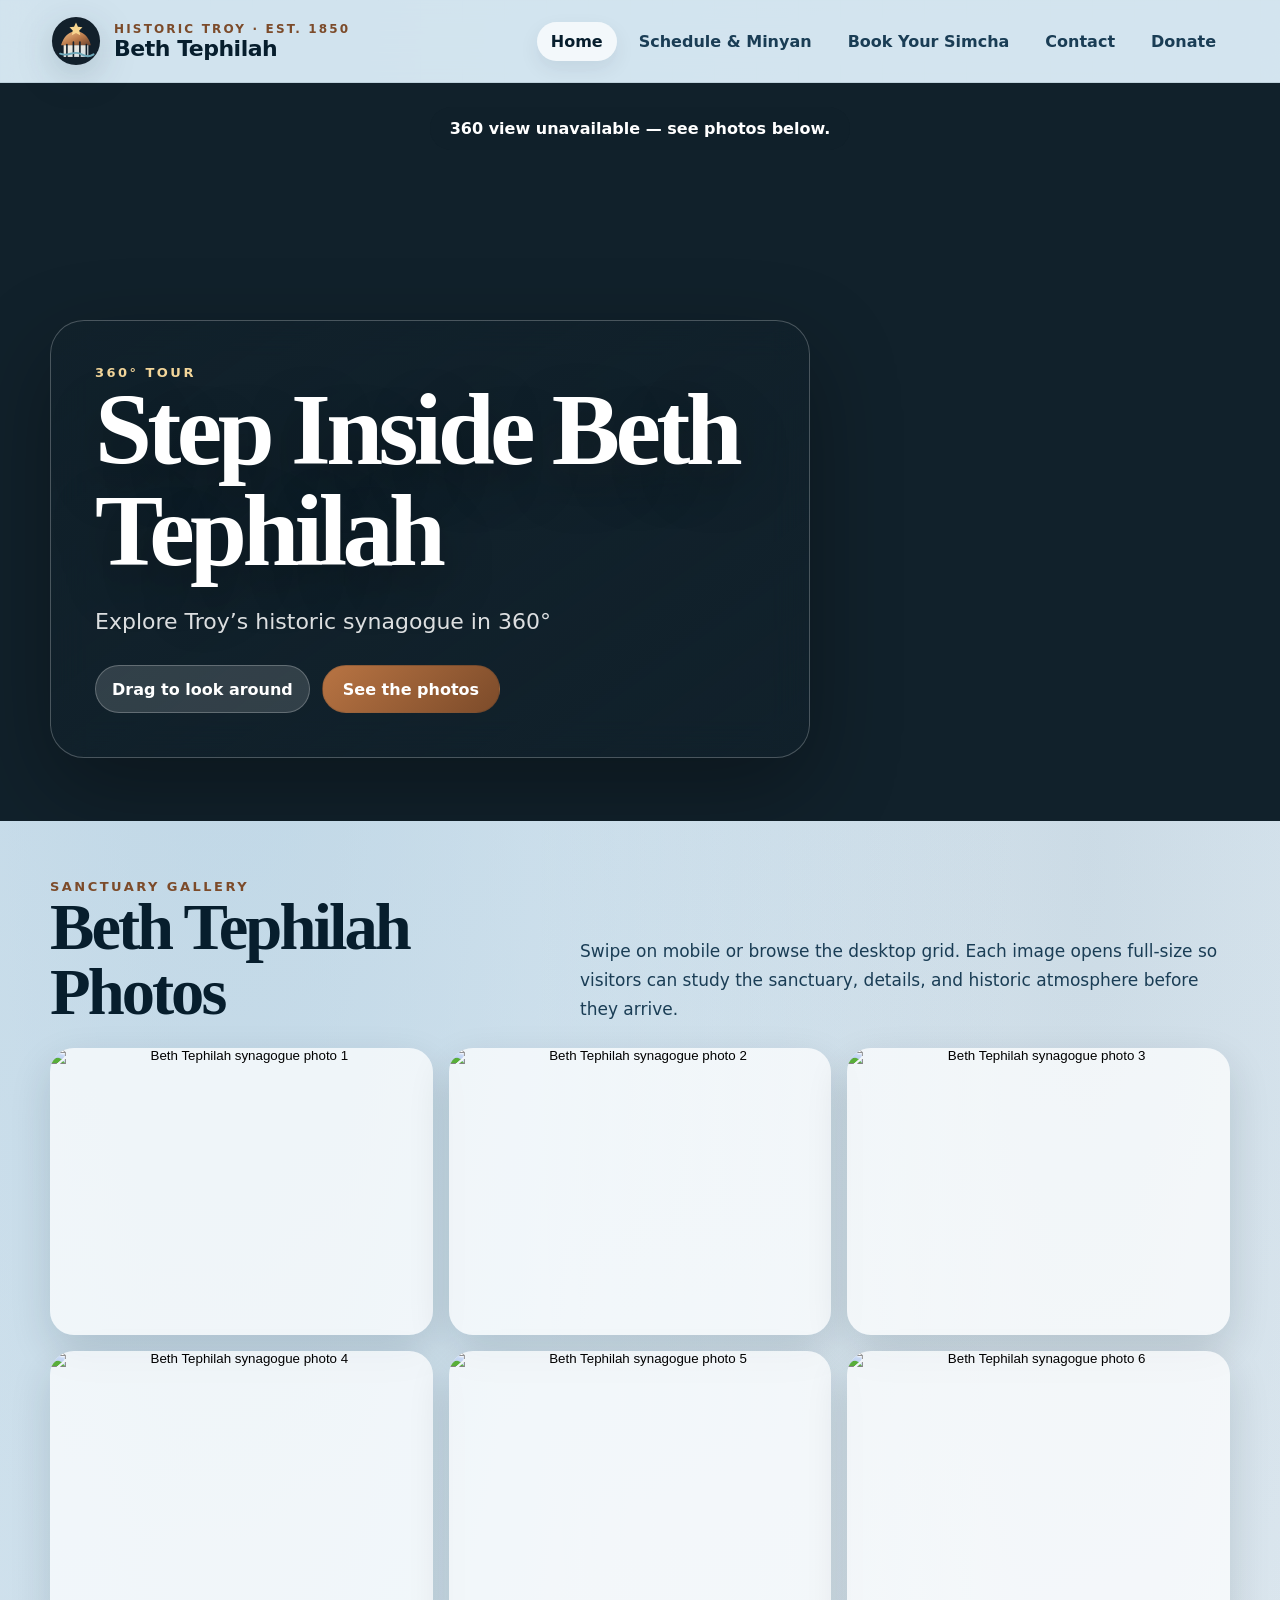
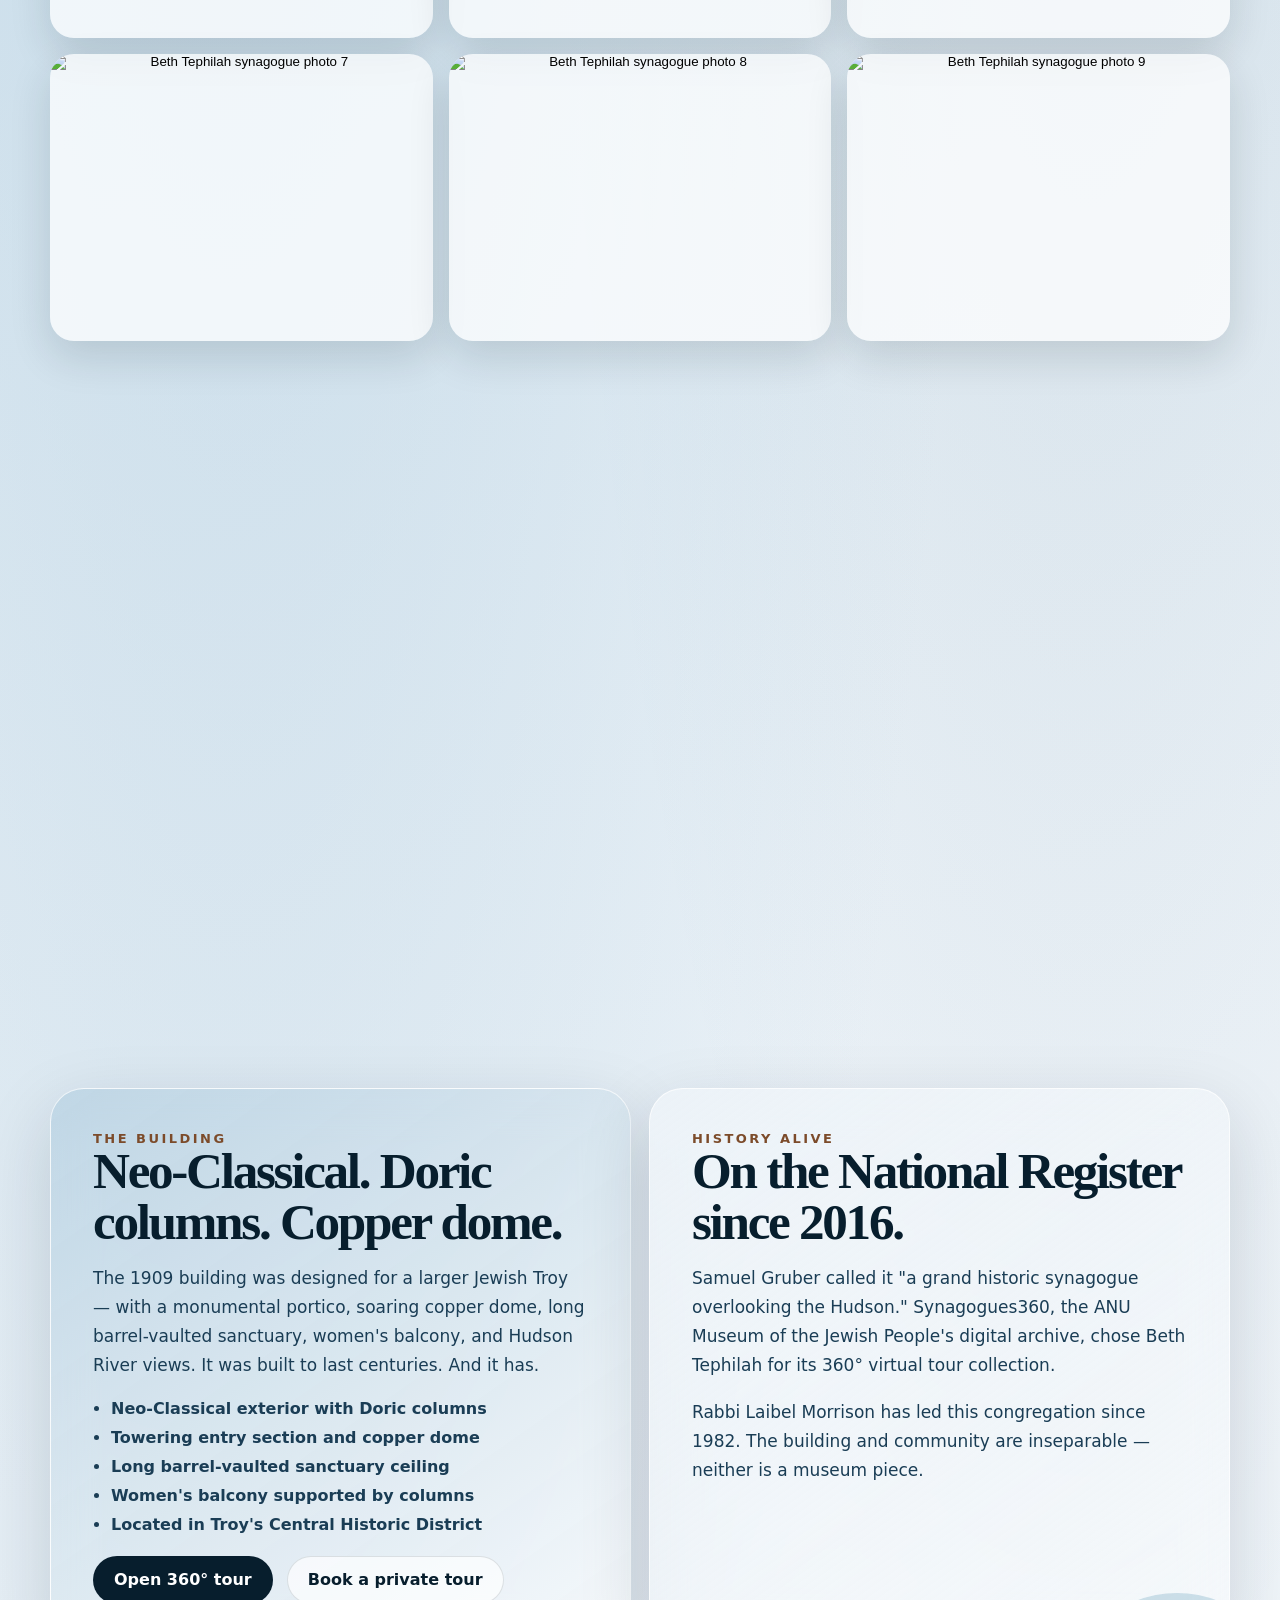
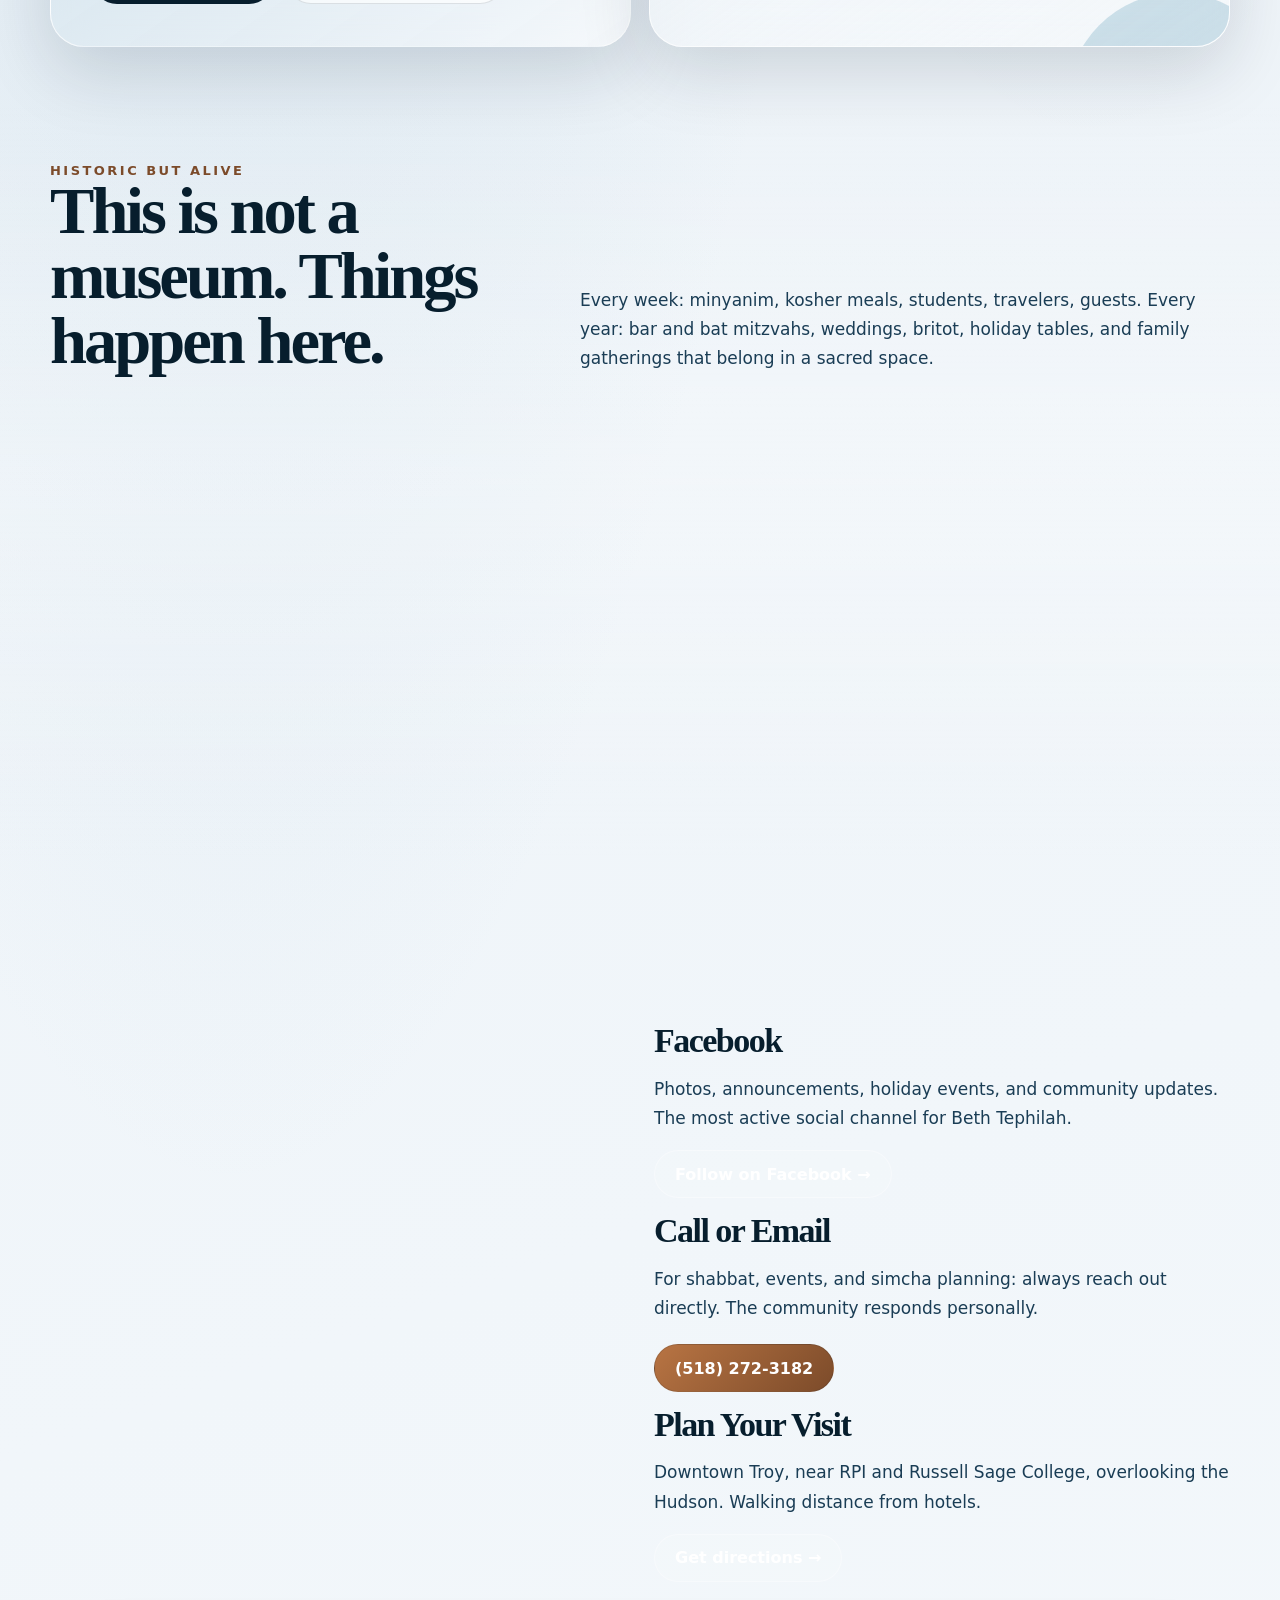
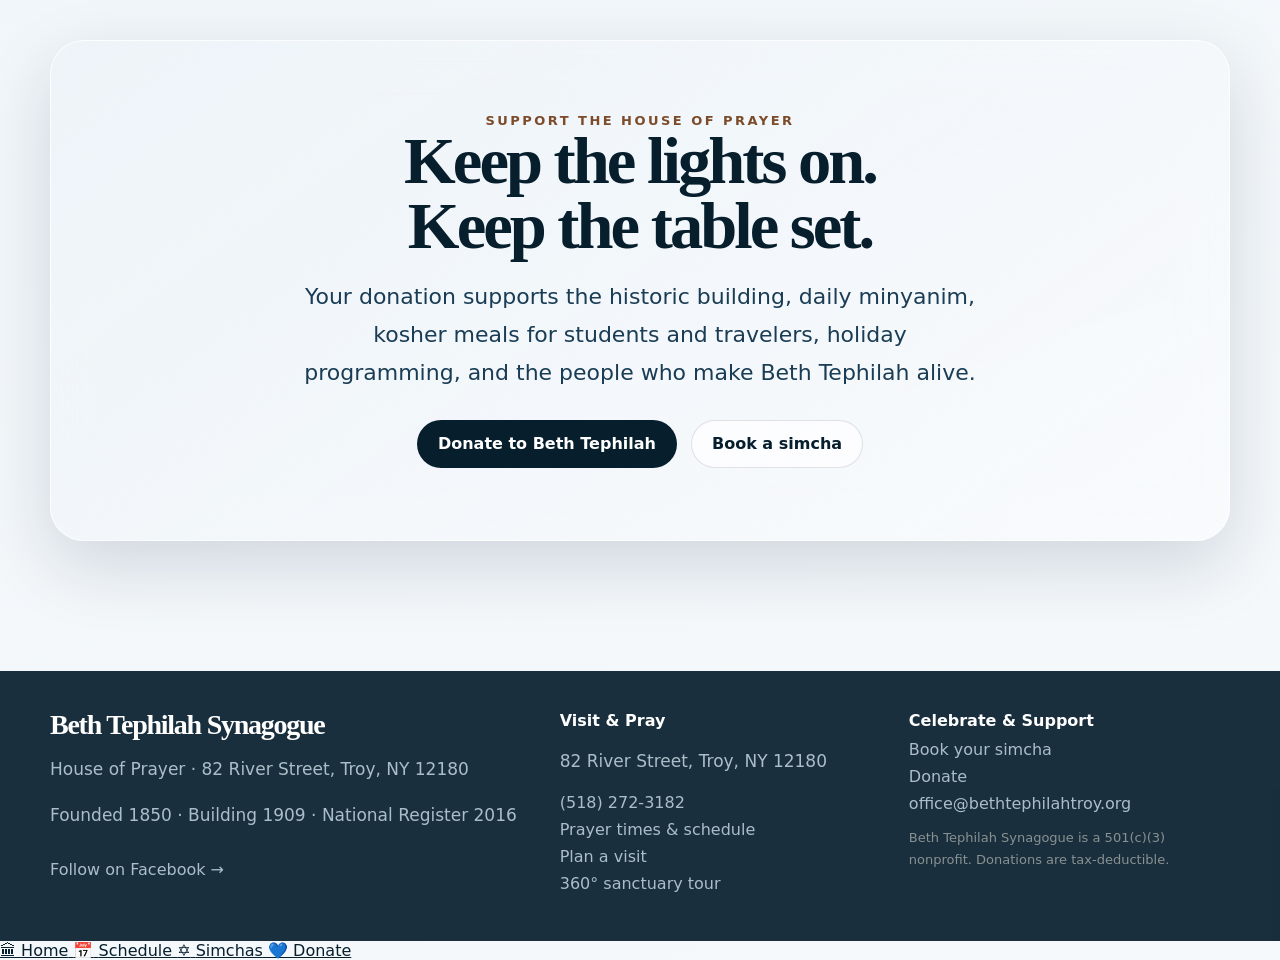
==== bet-tefila-troy/index.html @ 1eb2919d "Merge branch 'main' into codex/redesign-synagogue-website-with-relevant-features-db7kmh" ====
<!doctype html>
<html lang="en">
<head>
  <meta charset="utf-8" />
  <meta name="viewport" content="width=device-width, initial-scale=1" />
  <title>Beth Tephilah Synagogue — Historic Troy, Living Jewish Community</title>
  <meta name="description" content="Beth Tephilah Synagogue in Troy, NY: a landmark 1909 synagogue on the Hudson River, on the National Register of Historic Places, with active minyanim, kosher hospitality, simcha celebrations, and Jewish community life." />
  <link rel="stylesheet" href="assets/css/styles.css" />
</head>
<body>
  <a class="skip-link" href="#main">Skip to content</a>
  <div class="site-shell">
    <div data-shared-header></div>
    <main id="main">
      <section class="beth-tephilah-360-hero" aria-label="Interactive 360 degree tour of Beth Tephilah synagogue">
        <div class="beth-tephilah-pano-wrap">
          <div id="beth-tephilah-pano" class="beth-tephilah-pano" role="application" aria-label="Interactive 360 degree tour of Beth Tephilah synagogue"></div>
          <div class="beth-tephilah-pano-poster" data-pano-poster>
            <span>Loading 360° view…</span>
          </div>
          <div class="beth-tephilah-pano-fallback" data-pano-fallback hidden>360 view unavailable — see photos below.</div>
          <div class="beth-tephilah-hero-scrim" aria-hidden="true"></div>
        </div>
        <div class="beth-tephilah-hero-content reveal">
          <div class="eyebrow">360° TOUR</div>
          <h1>Step Inside Beth Tephilah</h1>
          <p class="lede">Explore Troy’s historic synagogue in 360°</p>
          <div class="beth-tephilah-hero-actions">
            <span class="instruction-badge">Drag to look around</span>
            <a class="button copper" href="#beth-tephilah-photos" data-scroll-to-photos>See the photos</a>
          </div>
        </div>
      </section>

      <section class="section beth-tephilah-photo-section" id="beth-tephilah-photos" aria-labelledby="beth-tephilah-photos-title">
        <div class="container section-header reveal">
          <div>
            <div class="eyebrow">Sanctuary gallery</div>
            <h2 id="beth-tephilah-photos-title">Beth Tephilah Photos</h2>
          </div>
          <p>Swipe on mobile or browse the desktop grid. Each image opens full-size so visitors can study the sanctuary, details, and historic atmosphere before they arrive.</p>
        </div>
        <div class="container beth-tephilah-photo-grid" data-beth-tephilah-gallery></div>
      </section>
      <button class="btn-exit-tour" id="exitTourBtn" type="button" hidden>✕ Exit Tour</button>

      <!-- HISTORY: The Troy Story -->
      <section class="section history-feature" style="padding-top:90px">
        <div class="container section-header reveal">
          <div>
            <div class="eyebrow">The Troy story</div>
            <h2>Built for a grand Jewish Troy. Ready for today.</h2>
          </div>
          <p style="max-width:500px">Beth Tephilah means "House of Prayer." Founded in 1850, housed in this magnificent 1909 building, and placed on the National Register of Historic Places in 2016 — this is not a relic. It is a living shul.</p>
        </div>
        <div class="container heritage-ribbon reveal">
          <div><strong>1850</strong><span>Congregation roots in Troy's Jewish community</span></div>
          <div><strong>1909</strong><span>Grand River Street synagogue built near the Hudson</span></div>
          <div><strong>2016</strong><span>National Register of Historic Places</span></div>
          <div><strong>Now</strong><span>Daily prayer, meals, milestones, and community</span></div>
        </div>
      </section>

      <!-- ARCHITECTURE: What You See -->
      <section class="section">
        <div class="container">
          <div class="section-header reveal">
            <div>
              <div class="eyebrow">Architecture & space</div>
              <h2>A synagogue that takes your breath away.</h2>
            </div>
          </div>
          <div class="grid two reveal">
            <div class="glass-card form-card wall-card">
              <div class="eyebrow">The building</div>
              <h2 style="font-size:clamp(30px,4vw,52px)">Neo-Classical. Doric columns. Copper dome.</h2>
              <p>The 1909 building was designed for a larger Jewish Troy — with a monumental portico, soaring copper dome, long barrel-vaulted sanctuary, women's balcony, and Hudson River views. It was built to last centuries. And it has.</p>
              <ul class="detail-list" style="margin-top:18px">
                <li>Neo-Classical exterior with Doric columns</li>
                <li>Towering entry section and copper dome</li>
                <li>Long barrel-vaulted sanctuary ceiling</li>
                <li>Women's balcony supported by columns</li>
                <li>Located in Troy's Central Historic District</li>
              </ul>
              <div class="actions" style="margin-top:22px">
                <a class="button primary" href="https://synagogues-360.anumuseum.org.il/gallery/beth-tephilah/" target="_blank" rel="noopener">Open 360° tour</a>
                <a class="button secondary" href="book.html">Book a private tour</a>
              </div>
            </div>
            <div class="glass-card form-card deep-history-card">
              <div class="eyebrow">History alive</div>
              <h2 style="font-size:clamp(30px,4vw,52px)">On the National Register since 2016.</h2>
              <p>Samuel Gruber called it "a grand historic synagogue overlooking the Hudson." Synagogues360, the ANU Museum of the Jewish People's digital archive, chose Beth Tephilah for its 360° virtual tour collection.</p>
              <p style="margin-top:14px">Rabbi Laibel Morrison has led this congregation since 1982. The building and community are inseparable — neither is a museum piece.</p>
            </div>
          </div>
        </div>
      </section>

      <!-- ALIVE: What Happens Inside -->
      <section class="section section-live">
        <div class="container">
          <div class="section-header reveal">
            <div>
              <div class="eyebrow">Historic but alive</div>
              <h2>This is not a museum. Things happen here.</h2>
            </div>
            <p>Every week: minyanim, kosher meals, students, travelers, guests. Every year: bar and bat mitzvahs, weddings, britot, holiday tables, and family gatherings that belong in a sacred space.</p>
          </div>
          <div class="grid four fact-grid reveal">
            <article class="card">
              <span class="tag">Prayer</span>
              <h3>Daily Minyanim</h3>
              <p>Shacharit every morning. Mincha and Maariv daily. Shabbat services Friday night through Saturday night. Call to confirm times.</p>
              <a class="button secondary" href="schedule.html" style="margin-top:14px;display:inline-flex">See schedule →</a>
            </article>
            <article class="card">
              <span class="tag">Kosher</span>
              <h3>Meals & Hospitality</h3>
              <p>Shabbat meals, holiday tables, student dinners, and traveler hospitality. This is a warm shul, not just a beautiful one.</p>
            </article>
            <article class="card">
              <span class="tag">Simchas</span>
              <h3>Milestones</h3>
              <p>Bar and Bat Mitzvahs, Weddings, Aufruf, Brit Milah, Upsherin, Fiançailles — celebrated in a sanctuary with memory and grandeur.</p>
              <a class="button secondary" href="book.html" style="margin-top:14px;display:inline-flex">Book your simcha →</a>
            </article>
            <article class="card">
              <span class="tag">Community</span>
              <h3>Students & Visitors</h3>
              <p>Near RPI and Russell Sage. Students, conference visitors, parents, alumni — all find a place at Beth Tephilah's table.</p>
            </article>
          </div>
        </div>
      </section>

      <!-- SOCIAL: Follow the Life -->
      <section class="social-feed-section">
        <div class="container">
          <div class="social-feed-header reveal" style="margin-bottom:40px">
            <div class="eyebrow">Follow the community</div>
            <h2>Beth Tephilah is happening now.</h2>
            <p>Chanukah menorah lightings on River Street. Shabbat tables. Holiday celebrations. Heritage visits. Follow along on Facebook.</p>
          </div>
          <div class="grid two reveal" style="gap:28px">
            <div class="social-feed-embed" id="fb-feed">
              <div id="fb-root"></div>
              <div class="fb-page"
                data-href="https://www.facebook.com/bethtephilah.synagogue/"
                data-tabs="timeline"
                data-width="500"
                data-height="500"
                data-small-header="true"
                data-adapt-container-width="true"
                data-hide-cover="false"
                data-show-facepile="false">
              </div>
            </div>
            <div style="display:grid;gap:16px;align-content:start">
              <div class="social-card">
                <h3>Facebook</h3>
                <p>Photos, announcements, holiday events, and community updates. The most active social channel for Beth Tephilah.</p>
                <a class="button secondary" href="https://www.facebook.com/bethtephilah.synagogue/" target="_blank" rel="noopener" style="color:white;border-color:rgba(255,255,255,.32);background:rgba(255,255,255,.12)">Follow on Facebook →</a>
              </div>
              <div class="social-card">
                <h3>Call or Email</h3>
                <p>For shabbat, events, and simcha planning: always reach out directly. The community responds personally.</p>
                <a class="button copper" href="tel:+15182723182" style="display:inline-flex;margin-top:4px">(518) 272-3182</a>
              </div>
              <div class="social-card">
                <h3>Plan Your Visit</h3>
                <p>Downtown Troy, near RPI and Russell Sage College, overlooking the Hudson. Walking distance from hotels.</p>
                <a class="button secondary" href="https://maps.google.com/?q=82+River+Street+Troy+NY+12180" target="_blank" rel="noopener" style="color:white;border-color:rgba(255,255,255,.32);background:rgba(255,255,255,.12)">Get directions →</a>
              </div>
            </div>
          </div>
        </div>
      </section>

      <!-- CTA: Donate -->
      <section class="section">
        <div class="container glass-card form-card reveal" style="text-align:center;padding:clamp(36px,6vw,72px)">
          <div class="eyebrow">Support the house of prayer</div>
          <h2>Keep the lights on.<br>Keep the table set.</h2>
          <p class="lede" style="margin:20px auto;max-width:680px">Your donation supports the historic building, daily minyanim, kosher meals for students and travelers, holiday programming, and the people who make Beth Tephilah alive.</p>
          <div class="actions" style="justify-content:center">
            <a class="button primary" href="donate.html">Donate to Beth Tephilah</a>
            <a class="button secondary" href="book.html">Book a simcha</a>
          </div>
        </div>
      </section>

    </main>
    <div data-shared-footer></div>
  </div>
  <script src="config.js"></script>
  <script src="shared/content.js"></script>
  <script src="assets/js/site.js"></script>
  <script>
    // 360 hero interaction
    const hero = document.getElementById('hero360');
    const exitBtn = document.getElementById('exitTourBtn');
    document.getElementById('enterTourBtn').addEventListener('click', function() {
      hero.classList.add('tour-active');
      exitBtn.removeAttribute('hidden');
    });
    exitBtn.addEventListener('click', function() {
      hero.classList.remove('tour-active');
      exitBtn.setAttribute('hidden', '');
    });
    document.addEventListener('keydown', function(e) {
      if (e.key === 'Escape') {
        hero.classList.remove('tour-active');
        exitBtn.setAttribute('hidden', '');
      }
    });

    // Facebook SDK
    window.fbAsyncInit = function() {
      FB.init({ xfbml: true, version: 'v19.0' });
    };
    (function(d, s, id) {
      var js, fjs = d.getElementsByTagName(s)[0];
      if (d.getElementById(id)) return;
      js = d.createElement(s); js.id = id;
      js.src = 'https://connect.facebook.net/en_US/sdk.js';
      js.async = true; js.defer = true; js.crossOrigin = 'anonymous';
      fjs.parentNode.insertBefore(js, fjs);
    }(document, 'script', 'facebook-jssdk'));
  </script>
</body>
</html>
---- bet-tefila-troy/assets/css/styles.css ----
:root {
  /* Sky blues — primary palette */
  --sky-wash: #edf3f8;
  --sky-light: #d4e5f0;
  --sky: #a3c4d9;
  --sky-mid: #5f9ab8;
  --sky-accent: #2a6d99;
  --sky-deep: #0f3d5c;
  --navy: #071e2d;
  --navy-soft: #1a3d55;

  /* Warm accents */
  --gold: #c9992b;
  --gold-light: #f0d67a;
  --copper: #b87443;
  --copper-dark: #7c4b2a;

  /* Glass */
  --glass: rgba(212, 229, 240, 0.72);
  --glass-strong: rgba(237, 243, 248, 0.90);
  --glass-dark: rgba(7, 30, 45, 0.78);

  --shadow: 0 24px 70px rgba(7, 30, 45, 0.15);
  --radius-xl: 34px;
  --radius-lg: 24px;
  --max: 1180px;

  /* Warm heritage */
  --oak: #b98958;
  --oak-light: #ead7bd;
  --parchment: #f7efe2;

  /* Legacy aliases used by older HTML */
  --ink: var(--navy);
  --ink-soft: var(--navy-soft);
  --paper: var(--sky-light);
  --paper-2: var(--sky-wash);
  --teal: var(--sky-mid);
  --wall-blue: var(--sky);
  --wall-blue-light: var(--sky-light);
}

* { box-sizing: border-box; }
html { scroll-behavior: smooth; }
html:not(.page-ready) body { opacity: 0; }
html.page-ready body { opacity: 1; transition: opacity .5s ease; }
body {
  margin: 0;
  color: var(--navy);
  background:
    radial-gradient(ellipse at 18% 0%, rgba(163, 196, 217, 0.55), transparent 50rem),
    radial-gradient(ellipse at 85% 15%, rgba(15, 61, 92, 0.09), transparent 35rem),
    linear-gradient(160deg, #d4e5f0 0%, #edf3f8 50%, #f5f9fc 100%);
  font-family: Inter, ui-sans-serif, system-ui, -apple-system, BlinkMacSystemFont, "Segoe UI", sans-serif;
  min-height: 100vh;
  overflow-x: hidden;
}
body::before {
  content: "";
  position: fixed;
  inset: 0;
  background-image:
    linear-gradient(rgba(7,30,45,.035) 1px, transparent 1px),
    linear-gradient(90deg, rgba(7,30,45,.035) 1px, transparent 1px);
  background-size: 42px 42px;
  pointer-events: none;
  mask-image: linear-gradient(to bottom, #000, transparent 80%);
}

a { color: inherit; }
img, svg { max-width: 100%; }

.site-shell { position: relative; z-index: 1; }
.container { width: min(var(--max), calc(100% - 32px)); margin: 0 auto; }

.skip-link {
  position: absolute;
  top: -48px;
  left: 16px;
  background: var(--navy);
  color: var(--sky-light);
  padding: 12px 16px;
  border-radius: 12px;
  z-index: 10;
}
.skip-link:focus { top: 12px; }

.scroll-progress {
  position: fixed;
  top: 0;
  left: 0;
  right: 0;
  height: 4px;
  z-index: 30;
  transform-origin: left center;
  transform: scaleX(0);
  background: linear-gradient(90deg, var(--copper), var(--gold), var(--sky-accent));
  box-shadow: 0 0 22px rgba(42,109,153,.42);
}

.site-header {
  position: sticky;
  top: 0;
  z-index: 20;
  backdrop-filter: blur(18px);
  background: rgba(212, 229, 240, .88);
  border-bottom: 1px solid rgba(7, 30, 45, .1);
}
.navbar {
  min-height: 82px;
  display: flex;
  align-items: center;
  justify-content: space-between;
  gap: 24px;
}
.brand-link {
  display: inline-flex;
  align-items: center;
  gap: 12px;
  text-decoration: none;
  font-weight: 850;
  letter-spacing: -.03em;
}
.brand-link img { width: 52px; height: 52px; filter: drop-shadow(0 10px 18px rgba(7,30,45,.18)); }
.brand-kicker { display: block; font-size: 12px; letter-spacing: .18em; color: var(--copper-dark); text-transform: uppercase; }
.brand-name { display: block; font-size: 22px; }
.nav-links { display: flex; align-items: center; gap: 8px; }
.nav-links a {
  text-decoration: none;
  padding: 10px 14px;
  border-radius: 999px;
  font-weight: 720;
  color: var(--navy-soft);
}
.nav-links a:hover, .nav-links a[aria-current="page"] { background: rgba(255,255,255,.72); color: var(--navy); box-shadow: 0 8px 20px rgba(7,30,45,.08); }
.menu-toggle { display: none; border: 0; background: var(--navy); color: white; border-radius: 999px; padding: 10px 14px; font-weight: 800; }

.hero { padding: 74px 0 42px; }
.hero-immersive { padding-top: 42px; }
.hero-360-grid { display: grid; grid-template-columns: minmax(320px, .82fr) minmax(0, 1.18fr); gap: 28px; align-items: stretch; }
.hero-copy { align-self: center; }
.tour-shell { min-height: 620px; border-radius: var(--radius-xl); overflow: hidden; position: relative; border: 1px solid rgba(255,255,255,.78); box-shadow: var(--shadow); background: rgba(7,30,45,.12); }
.tour-shell iframe { width: 100%; height: 100%; min-height: 620px; border: 0; display: block; background: var(--sky); }
.tour-caption { position: absolute; left: 18px; right: 18px; bottom: 18px; display: grid; gap: 5px; padding: 14px 16px; border-radius: 20px; background: rgba(7,30,45,.76); color: white; backdrop-filter: blur(14px); }
.tour-caption span { color: rgba(255,255,255,.78); font-size: 13px; }
.tour-caption a { color: var(--gold-light); font-weight: 900; }
.hero-proof { display: flex; flex-wrap: wrap; gap: 10px; margin-top: 24px; }
.hero-proof span { padding: 9px 12px; border-radius: 999px; background: rgba(255,255,255,.72); border: 1px solid rgba(7,30,45,.09); font-weight: 850; color: var(--navy-soft); }
.hero-grid { display: grid; grid-template-columns: minmax(0, 1.1fr) minmax(330px, .9fr); gap: 36px; align-items: center; }
.eyebrow { color: var(--copper-dark); text-transform: uppercase; letter-spacing: .19em; font-weight: 850; font-size: 13px; }
h1, h2, h3 { font-family: Georgia, 'Times New Roman', serif; letter-spacing: -.045em; line-height: .98; margin: 0; }
h1 { font-size: clamp(48px, 8vw, 104px); }
h2 { font-size: clamp(36px, 5.2vw, 68px); }
h3 { font-size: clamp(25px, 3vw, 34px); }
p { line-height: 1.72; color: var(--navy-soft); font-size: 17px; }
.lede { font-size: clamp(18px, 2vw, 22px); max-width: 760px; }

.glass-card {
  background: linear-gradient(145deg, var(--glass-strong), rgba(255,255,255,.42));
  border: 1px solid rgba(255,255,255,.7);
  box-shadow: var(--shadow);
  border-radius: var(--radius-xl);
  backdrop-filter: blur(22px);
}
.hero-card { padding: 26px; position: relative; overflow: hidden; }
.hero-card::after { content: ""; position: absolute; inset: auto -10% -2px; height: 115px; background: url('../img/river-pattern.svg') center/cover no-repeat; opacity: .92; }
.dome-window { aspect-ratio: 4 / 5; border-radius: 28px; background:
  linear-gradient(rgba(7,30,45,.2), rgba(7,30,45,.4)),
  radial-gradient(circle at 50% 18%, #f0bd82 0 14%, transparent 15%),
  linear-gradient(90deg, transparent 0 12%, rgba(255,255,255,.18) 13% 14%, transparent 15% 26%, rgba(255,255,255,.16) 27% 28%, transparent 29%),
  linear-gradient(160deg, #143140, #2f7481 52%, #e8cfa3);
  display: grid;
  place-items: center;
  overflow: hidden;
}
.dome-window img { width: 42%; animation: float 5.6s ease-in-out infinite; }
@keyframes float { 0%,100% { transform: translateY(0) rotate(-1deg); } 50% { transform: translateY(-10px) rotate(1deg); } }

.actions { display: flex; flex-wrap: wrap; gap: 14px; margin-top: 28px; }
.button {
  display: inline-flex;
  align-items: center;
  justify-content: center;
  gap: 10px;
  min-height: 48px;
  padding: 13px 20px;
  border-radius: 999px;
  text-decoration: none;
  font-weight: 850;
  border: 1px solid rgba(7,30,45,.12);
  transition: transform .2s ease, box-shadow .2s ease;
}
.button:hover { transform: translateY(-2px); box-shadow: 0 14px 32px rgba(7,30,45,.14); }
.button.primary { background: var(--navy); color: white; }
.button.secondary { background: rgba(255,255,255,.68); color: var(--navy); }
.button.copper { background: linear-gradient(135deg, var(--copper), var(--copper-dark)); color: white; }

.section { padding: 58px 0; }
.section-header { display: flex; justify-content: space-between; gap: 24px; align-items: end; margin-bottom: 24px; }
.section-header p { max-width: 650px; margin: 0; }
.grid { display: grid; gap: 18px; }
.grid.three { grid-template-columns: repeat(3, minmax(0, 1fr)); }
.grid.four { grid-template-columns: repeat(4, minmax(0, 1fr)); }
.grid.two { grid-template-columns: repeat(2, minmax(0, 1fr)); }
.card { padding: 26px; border-radius: var(--radius-lg); background: rgba(255,255,255,.62); border: 1px solid rgba(255,255,255,.78); box-shadow: 0 14px 38px rgba(7,30,45,.1); transition: transform .25s ease, box-shadow .25s ease, background .25s ease; }
.card:hover { transform: translateY(-5px); box-shadow: 0 22px 52px rgba(7,30,45,.14); background: rgba(255,255,255,.78); }
.card .tag { display: inline-flex; color: var(--copper-dark); background: rgba(201,153,43,.22); border: 1px solid rgba(184,116,67,.18); border-radius: 999px; padding: 7px 10px; font-weight: 850; font-size: 12px; letter-spacing: .09em; text-transform: uppercase; margin-bottom: 14px; }

.detail-list { display: grid; gap: 10px; padding-left: 18px; color: var(--navy-soft); font-weight: 750; }
.wall-card { background: linear-gradient(145deg, rgba(163,196,217,.5), rgba(255,255,255,.56)); }
.section-live { background: linear-gradient(180deg, transparent, rgba(255,255,255,.24), transparent); }
.timeline { display: grid; gap: 16px; counter-reset: step; }
.timeline-item { display: grid; grid-template-columns: 58px 1fr; gap: 18px; align-items: start; }
.timeline-item::before { counter-increment: step; content: counter(step); width: 48px; height: 48px; display: grid; place-items: center; border-radius: 50%; background: var(--navy); color: white; font-weight: 900; box-shadow: 0 12px 24px rgba(7,30,45,.18); }

.form-card { padding: clamp(22px, 4vw, 42px); }
.form-grid { display: grid; grid-template-columns: repeat(2, minmax(0, 1fr)); gap: 18px; }
.field { display: grid; gap: 8px; }
.field.full { grid-column: 1 / -1; }
label { font-weight: 850; color: var(--navy); }
input, select, textarea {
  width: 100%;
  min-height: 48px;
  border: 1px solid rgba(7,30,45,.16);
  border-radius: 16px;
  padding: 12px 14px;
  font: inherit;
  background: rgba(255,255,255,.76);
  color: var(--navy);
  outline: none;
}
textarea { min-height: 130px; resize: vertical; }
input:focus, select:focus, textarea:focus { border-color: var(--sky-accent); box-shadow: 0 0 0 4px rgba(42,109,153,.12); }
.form-note { font-size: 14px; color: var(--navy-soft); }
.form-status { margin-top: 16px; font-weight: 800; color: var(--sky-accent); }

.donation-options { display: grid; grid-template-columns: repeat(5, 1fr); gap: 12px; margin: 22px 0; }
.donation-chip { border: 1px solid rgba(7,30,45,.13); border-radius: 18px; padding: 18px; background: rgba(255,255,255,.65); font-weight: 900; text-align: center; cursor: pointer; }
.donation-chip:hover, .donation-chip.active { background: var(--navy); color: white; }

.site-footer { margin-top: 72px; padding: 40px 0; background: rgba(7,30,45,.92); color: var(--sky-light); }
.footer-grid { display: grid; grid-template-columns: 1.2fr .8fr .8fr; gap: 28px; }
.site-footer p, .site-footer a { color: rgba(212,229,240,.78); }
.site-footer a { text-decoration: none; display: block; margin: 8px 0; }

.reveal { opacity: 0; transform: translateY(18px); transition: opacity .7s ease, transform .7s ease; }
.reveal:nth-child(2) { transition-delay: .08s; }
.reveal:nth-child(3) { transition-delay: .16s; }
.reveal.visible { opacity: 1; transform: translateY(0); }

@media (max-width: 860px) {
  .hero-grid, .hero-360-grid, .grid.two, .grid.three, .grid.four, .footer-grid { grid-template-columns: 1fr; }
  .tour-shell, .tour-shell iframe { min-height: 460px; }
  .section-header { display: block; }
  .menu-toggle { display: inline-flex; }
  .nav-links { position: absolute; left: 16px; right: 16px; top: 78px; display: none; flex-direction: column; align-items: stretch; padding: 14px; border-radius: 22px; background: rgba(212,229,240,.96); box-shadow: var(--shadow); }
  .nav-links.open { display: flex; }
  .form-grid, .donation-options { grid-template-columns: 1fr; }
}

/* Immersive 360 hero: the tour is the visual background, not a side widget. */
.hero-tour-background {
  min-height: calc(100vh - 82px);
  padding: clamp(92px, 14vh, 150px) 0 clamp(76px, 10vh, 110px);
  position: relative;
  display: grid;
  align-items: end;
  overflow: hidden;
  isolation: isolate;
}
.tour-background {
  position: absolute;
  inset: 0;
  z-index: -2;
  background: var(--sky);
}
.tour-background iframe {
  width: 100%;
  height: 100%;
  min-height: 100vh;
  border: 0;
  display: block;
  transform: scale(1.08);
  filter: saturate(.92) contrast(.92) brightness(.78);
}
.tour-scrim {
  position: absolute;
  inset: 0;
  z-index: 1;
  background:
    linear-gradient(90deg, rgba(7,30,45,.86) 0%, rgba(7,30,45,.62) 42%, rgba(7,30,45,.16) 100%),
    linear-gradient(0deg, rgba(7,30,45,.7) 0%, transparent 48%, rgba(95,154,184,.32) 100%);
  pointer-events: none;
}
.hero-overlay-grid {
  display: grid;
  grid-template-columns: minmax(0, .98fr) minmax(280px, .52fr);
  gap: 28px;
  align-items: end;
}
.hero-panel, .hero-history-card {
  color: white;
  border: 1px solid rgba(255,255,255,.24);
  background: linear-gradient(145deg, rgba(7,30,45,.76), rgba(7,30,45,.44));
  border-radius: var(--radius-xl);
  box-shadow: 0 32px 90px rgba(0,0,0,.32);
  backdrop-filter: blur(18px);
}
.hero-panel { padding: clamp(28px, 5vw, 54px); }
.hero-history-card { padding: clamp(24px, 3vw, 34px); }
.hero-panel .eyebrow, .hero-history-card .tag { color: var(--gold-light); }
.hero-panel p, .hero-history-card p { color: rgba(255,255,255,.84); }
.hero-panel h1 { text-shadow: 0 18px 50px rgba(0,0,0,.36); }
.hero-panel .hero-proof span {
  color: white;
  background: rgba(255,255,255,.14);
  border-color: rgba(255,255,255,.22);
}
.hero-history-card h2 { font-size: clamp(32px, 4vw, 54px); }
.history-feature { padding-top: 82px; }
.heritage-ribbon {
  display: grid;
  grid-template-columns: repeat(4, minmax(0, 1fr));
  overflow: hidden;
  border-radius: var(--radius-xl);
  border: 1px solid rgba(255,255,255,.66);
  background: linear-gradient(135deg, rgba(7,30,45,.95), rgba(42,109,153,.88));
  box-shadow: var(--shadow);
}
.heritage-ribbon div { padding: clamp(20px, 3vw, 32px); border-right: 1px solid rgba(255,255,255,.16); }
.heritage-ribbon div:last-child { border-right: 0; }
.heritage-ribbon strong { display: block; color: var(--gold-light); font-family: Georgia, 'Times New Roman', serif; font-size: clamp(34px, 5vw, 62px); line-height: .95; }
.heritage-ribbon span { display: block; color: rgba(255,255,255,.84); margin-top: 10px; line-height: 1.55; }
.event-note-card { align-self: end; }
.event-note-card .tag { margin-bottom: 14px; }
.deep-history-card { position: relative; overflow: hidden; }
.deep-history-card::after {
  content: "";
  position: absolute;
  inset: auto -10% -30% auto;
  width: 220px;
  height: 220px;
  border-radius: 50%;
  background: rgba(95,154,184,.28);
}
@media (max-width: 860px) {
  .hero-tour-background { min-height: auto; padding-top: 70px; }
  .hero-overlay-grid, .heritage-ribbon { grid-template-columns: 1fr; }
  .tour-background iframe { transform: scale(1.18); }
  .tour-scrim { background: linear-gradient(0deg, rgba(7,30,45,.86), rgba(7,30,45,.48)); }
  .heritage-ribbon div { border-right: 0; border-bottom: 1px solid rgba(255,255,255,.16); }
}

/* Beth Tephilah KRPano hero + photo gallery */
.beth-tephilah-360-hero {
  position: relative;
  min-height: 78vh;
  min-height: 78svh;
  overflow: hidden;
  isolation: isolate;
  display: flex;
  align-items: flex-end;
  background: #11212b;
}
.beth-tephilah-pano-wrap,
.beth-tephilah-pano,
.beth-tephilah-pano-poster,
.beth-tephilah-hero-scrim {
  position: absolute;
  inset: 0;
}
.beth-tephilah-pano-wrap { z-index: 0; }
.beth-tephilah-pano { min-height: 100%; touch-action: none; background: #11212b; }
.beth-tephilah-pano-poster {
  display: grid;
  place-items: center;
  color: white;
  font-weight: 900;
  letter-spacing: .04em;
  text-shadow: 0 10px 30px rgba(0,0,0,.56);
  background:
    linear-gradient(rgba(17,33,43,.24), rgba(17,33,43,.34)),
    url('https://synagogues-360.anumuseum.org.il/wp-content/uploads/2017/12/united_states_276_01.jpg') center/cover no-repeat;
  transition: opacity .45s ease, visibility .45s ease;
  pointer-events: none;
}
.beth-tephilah-360-hero.is-pano-ready .beth-tephilah-pano-poster { opacity: 0; visibility: hidden; }
.beth-tephilah-pano-fallback {
  position: absolute;
  left: 50%;
  top: 24px;
  transform: translateX(-50%);
  z-index: 3;
  width: min(92%, 420px);
  padding: 12px 16px;
  border-radius: 999px;
  color: white;
  text-align: center;
  font-weight: 850;
  background: rgba(17,33,43,.78);
  backdrop-filter: blur(12px);
  pointer-events: none;
}
.beth-tephilah-hero-scrim {
  z-index: 1;
  background:
    linear-gradient(90deg, rgba(17,33,43,.82) 0%, rgba(17,33,43,.52) 42%, rgba(17,33,43,.12) 100%),
    linear-gradient(0deg, rgba(17,33,43,.74) 0%, rgba(17,33,43,.22) 50%, rgba(17,33,43,.24) 100%);
  pointer-events: none;
}
.beth-tephilah-hero-content {
  position: relative;
  z-index: 2;
  width: min(760px, calc(100% - 32px));
  margin: 0 auto clamp(26px, 7vh, 74px);
  padding: clamp(22px, 4vw, 44px);
  color: white;
  border: 1px solid rgba(255,255,255,.24);
  border-radius: var(--radius-xl);
  background: linear-gradient(145deg, rgba(17,33,43,.76), rgba(17,33,43,.42));
  box-shadow: 0 32px 90px rgba(0,0,0,.32);
  backdrop-filter: blur(18px);
  pointer-events: auto;
}
.beth-tephilah-hero-content .eyebrow { color: #f3d69a; }
.beth-tephilah-hero-content h1 { font-size: clamp(44px, 8vw, 104px); text-shadow: 0 18px 50px rgba(0,0,0,.36); }
.beth-tephilah-hero-content .lede { color: rgba(255,255,255,.86); margin-bottom: 0; }
.beth-tephilah-hero-actions { display: flex; flex-wrap: wrap; gap: 12px; align-items: center; margin-top: 24px; }
.instruction-badge {
  display: inline-flex;
  align-items: center;
  min-height: 48px;
  padding: 12px 16px;
  border-radius: 999px;
  color: white;
  background: rgba(255,255,255,.14);
  border: 1px solid rgba(255,255,255,.24);
  font-weight: 900;
}
.beth-tephilah-photo-section { scroll-margin-top: 96px; }
.beth-tephilah-photo-grid {
  display: grid;
  grid-template-columns: repeat(3, minmax(0, 1fr));
  gap: 16px;
}
.beth-tephilah-photo-card {
  border: 0;
  padding: 0;
  border-radius: 24px;
  overflow: hidden;
  background: rgba(255,255,255,.72);
  box-shadow: 0 16px 42px rgba(17,33,43,.14);
  cursor: pointer;
}
.beth-tephilah-photo-card img { width: 100%; aspect-ratio: 4 / 3; object-fit: cover; display: block; transition: transform .28s ease; }
.beth-tephilah-photo-card:hover img,
.beth-tephilah-photo-card:focus-visible img { transform: scale(1.045); }
.beth-tephilah-lightbox {
  position: fixed;
  inset: 0;
  z-index: 100;
  display: none;
  align-items: center;
  justify-content: center;
  padding: 22px;
  background: rgba(17,33,43,.86);
  backdrop-filter: blur(12px);
}
.beth-tephilah-lightbox.open { display: flex; }
.beth-tephilah-lightbox figure { margin: 0; width: min(1080px, 100%); color: white; }
.beth-tephilah-lightbox img { width: 100%; max-height: 82vh; object-fit: contain; border-radius: 24px; box-shadow: 0 24px 80px rgba(0,0,0,.45); background: rgba(255,255,255,.08); }
.beth-tephilah-lightbox figcaption { margin-top: 12px; font-weight: 800; color: rgba(255,255,255,.86); }
.beth-tephilah-lightbox-close {
  position: absolute;
  top: 18px;
  right: 18px;
  width: 48px;
  height: 48px;
  border: 0;
  border-radius: 999px;
  color: var(--ink);
  background: white;
  font-size: 28px;
  line-height: 1;
  cursor: pointer;
}
@media (min-width: 861px) {
  .beth-tephilah-360-hero { min-height: 82vh; min-height: 82svh; }
  .beth-tephilah-hero-content { margin-left: max(32px, calc((100vw - var(--max)) / 2)); margin-right: auto; }
}
@media (max-width: 860px) {
  .beth-tephilah-360-hero { min-height: max(540px, 78vh); min-height: max(540px, 78svh); }
  .beth-tephilah-hero-scrim { background: linear-gradient(0deg, rgba(17,33,43,.84), rgba(17,33,43,.34)); }
  .beth-tephilah-hero-content { padding: 20px; border-radius: 26px; }
  .beth-tephilah-hero-content h1 { font-size: clamp(40px, 13vw, 64px); }
  .beth-tephilah-hero-actions .button,
  .instruction-badge { width: 100%; justify-content: center; }
  .beth-tephilah-photo-grid {
    display: flex;
    overflow-x: auto;
    scroll-snap-type: x mandatory;
    padding-bottom: 12px;
    -webkit-overflow-scrolling: touch;
  }
  .beth-tephilah-photo-card { flex: 0 0 82%; scroll-snap-align: start; }
}
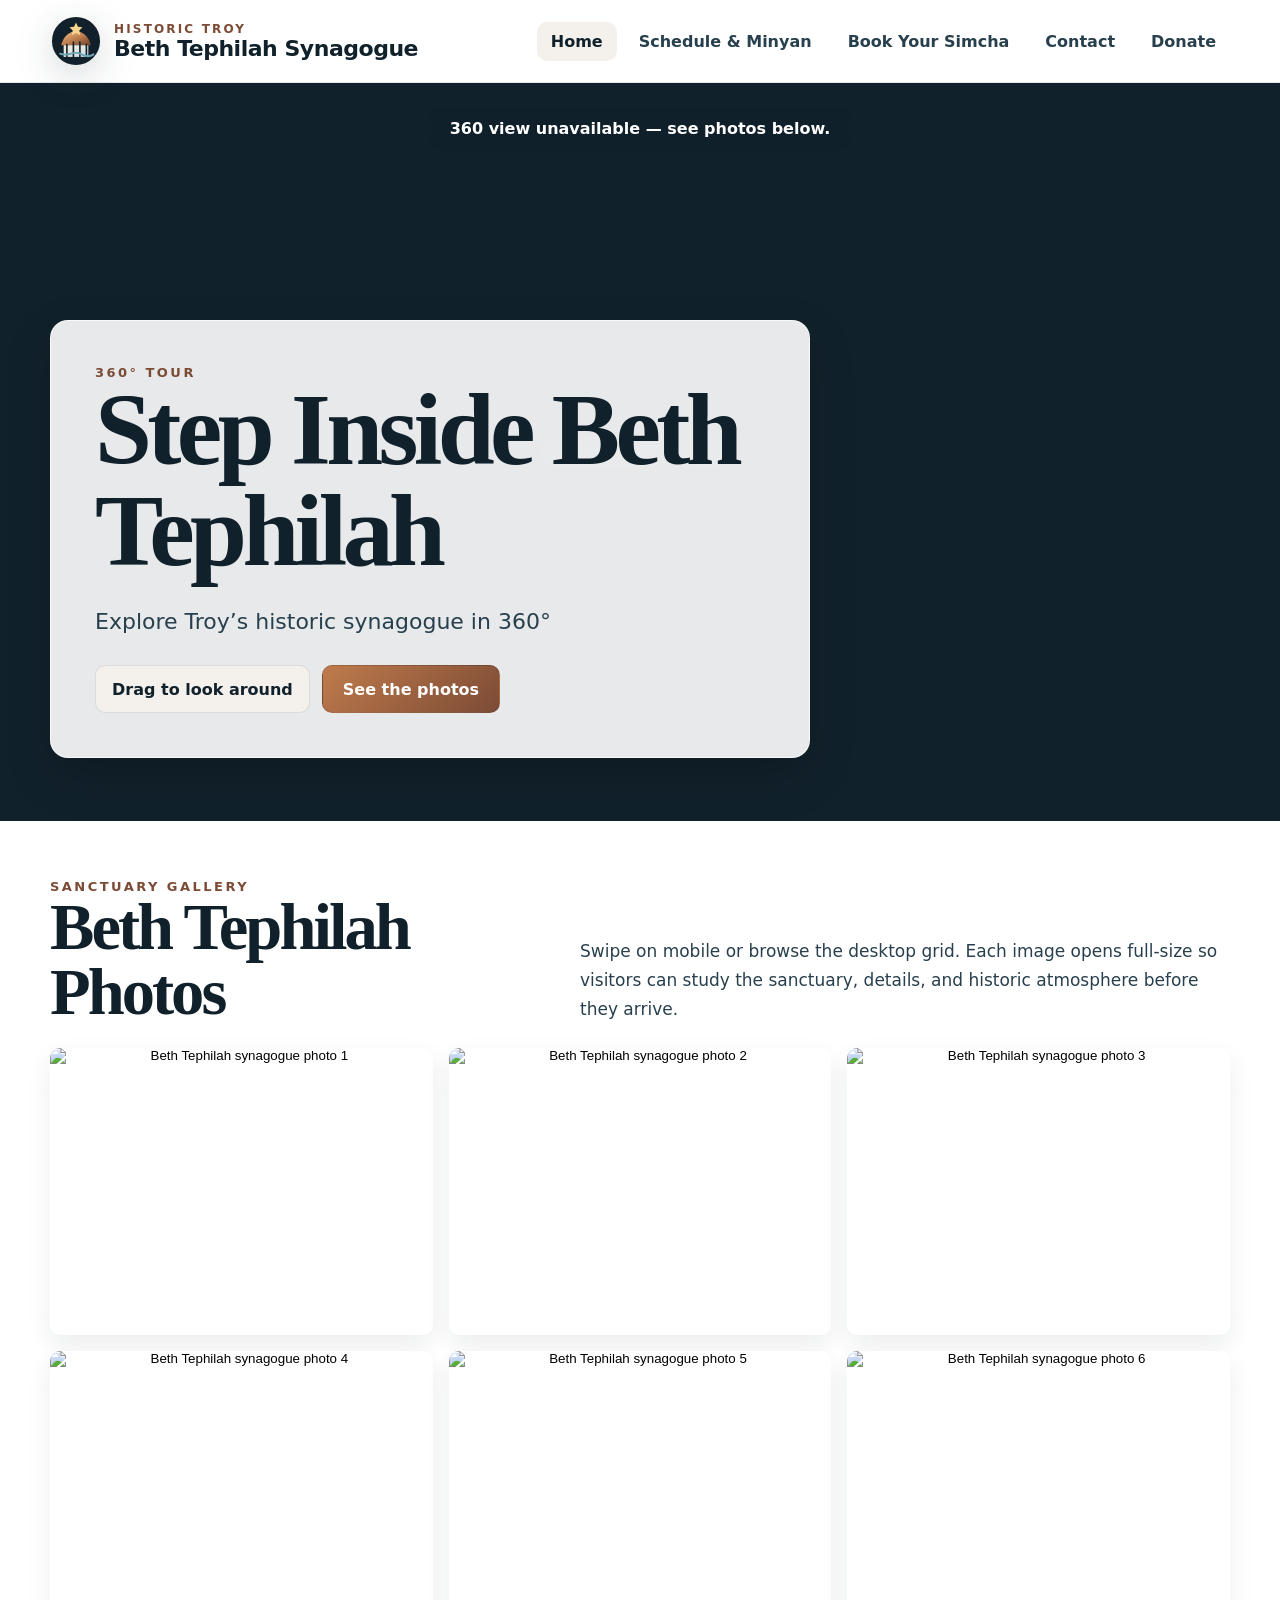
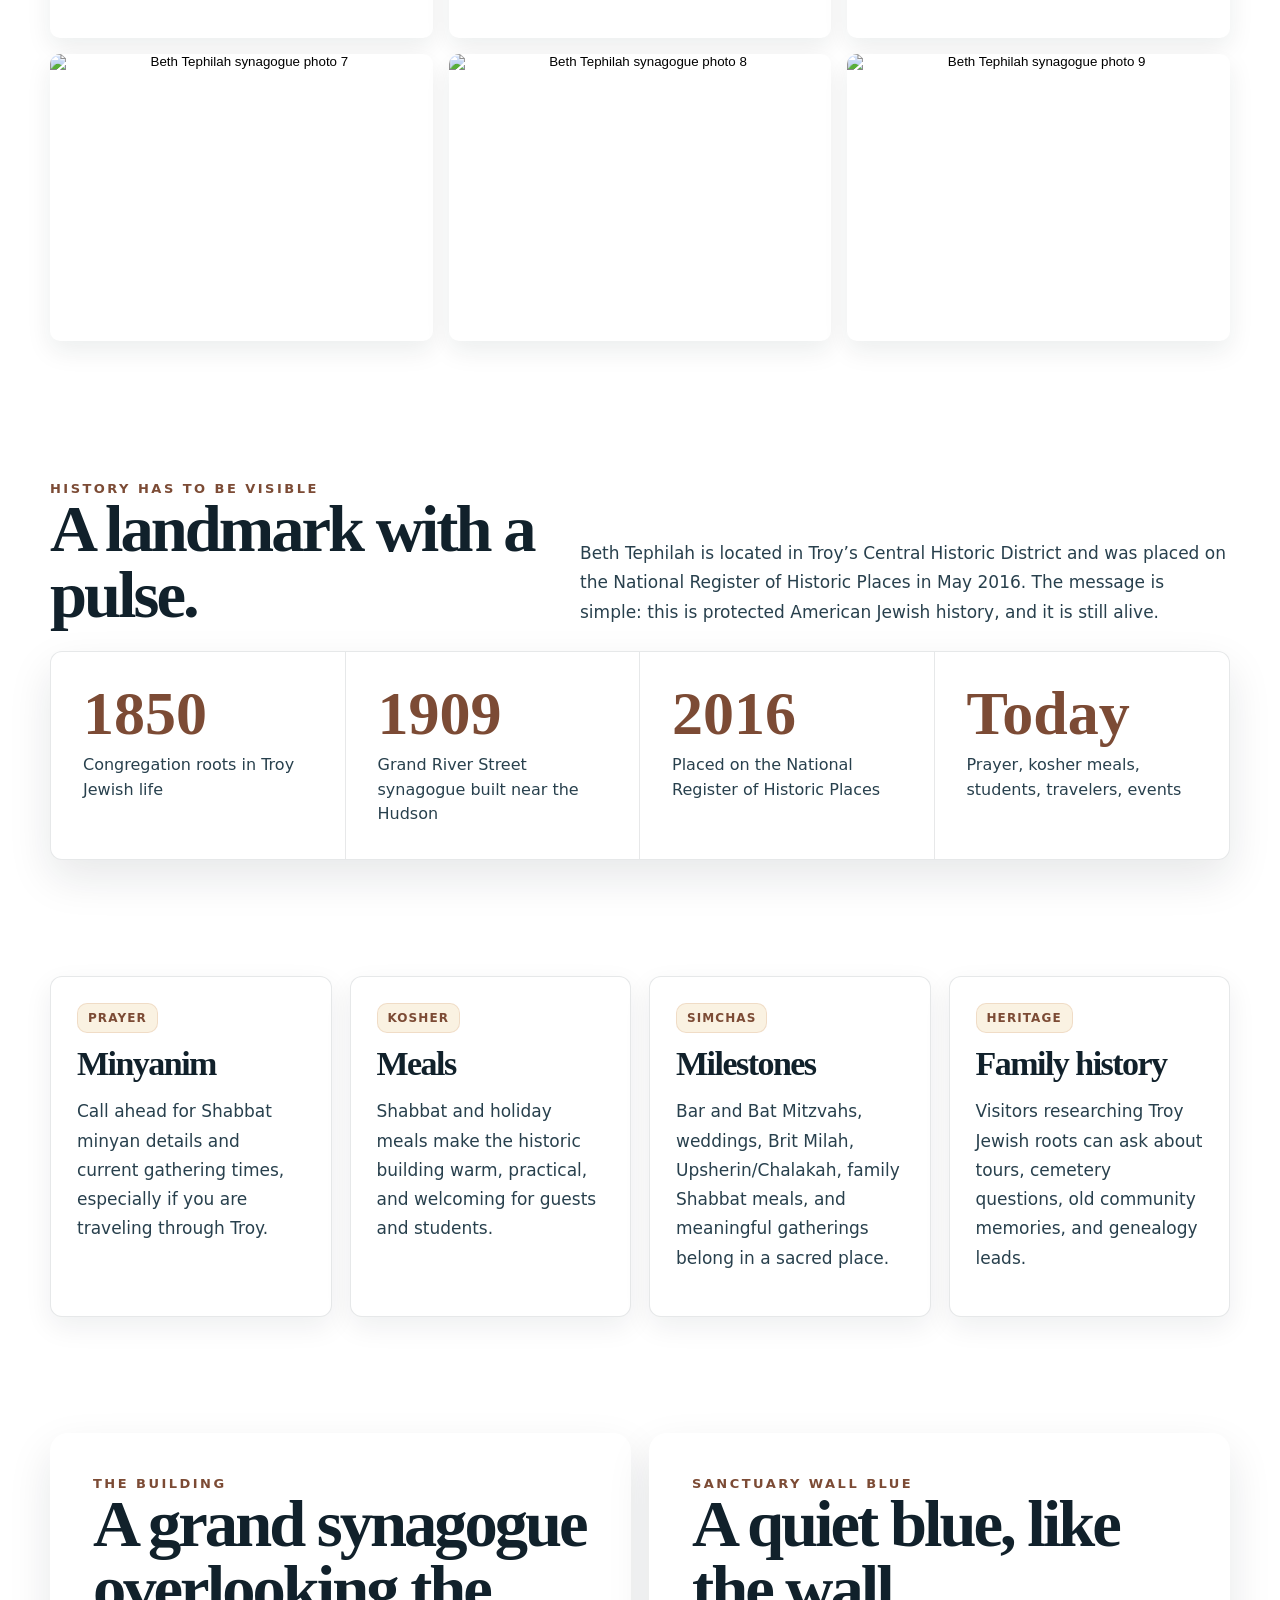
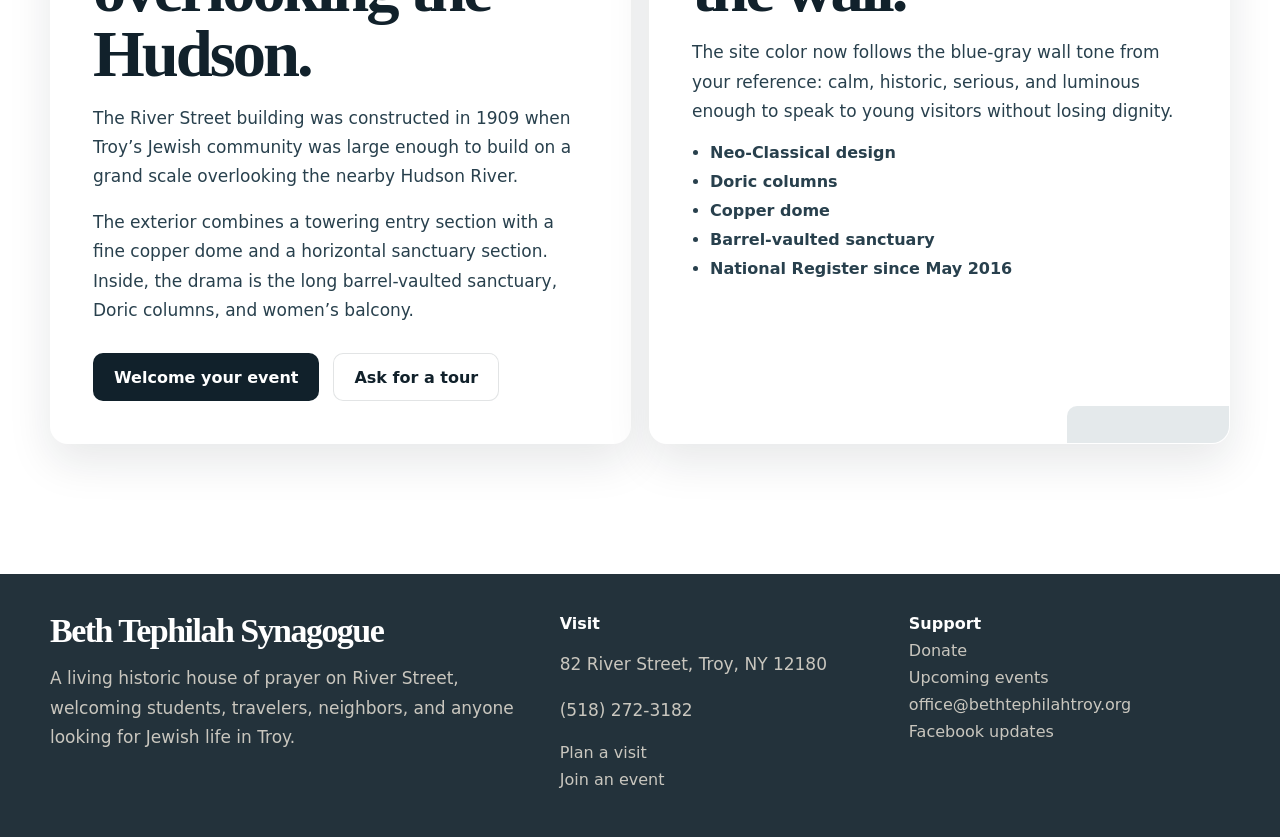
==== commit 7848c481: "Clean Beth Tephilah styling" ====
--- a/bet-tefila-troy/index.html
+++ b/bet-tefila-troy/index.html
@@ -4,7 +4,7 @@
   <meta charset="utf-8" />
   <meta name="viewport" content="width=device-width, initial-scale=1" />
   <title>Beth Tephilah Synagogue — Historic Troy, Living Jewish Community</title>
-  <meta name="description" content="Beth Tephilah Synagogue in Troy, NY: a landmark 1909 synagogue on the Hudson River, on the National Register of Historic Places, with active minyanim, kosher hospitality, simcha celebrations, and Jewish community life." />
+  <meta name="description" content="Beth Tephilah Synagogue in Troy, NY: a National Register historic synagogue with a 360 sanctuary tour, kosher meals, student programs, Shabbat minyanim, travelers' support, lifecycle events, and community gatherings." />
   <link rel="stylesheet" href="assets/css/styles.css" />
 </head>
 <body>
@@ -42,191 +42,59 @@
         </div>
         <div class="container beth-tephilah-photo-grid" data-beth-tephilah-gallery></div>
       </section>
-      <button class="btn-exit-tour" id="exitTourBtn" type="button" hidden>✕ Exit Tour</button>
 
-      <!-- HISTORY: The Troy Story -->
-      <section class="section history-feature" style="padding-top:90px">
+      <section class="section history-feature">
         <div class="container section-header reveal">
           <div>
-            <div class="eyebrow">The Troy story</div>
-            <h2>Built for a grand Jewish Troy. Ready for today.</h2>
+            <div class="eyebrow">History has to be visible</div>
+            <h2>A landmark with a pulse.</h2>
           </div>
-          <p style="max-width:500px">Beth Tephilah means "House of Prayer." Founded in 1850, housed in this magnificent 1909 building, and placed on the National Register of Historic Places in 2016 — this is not a relic. It is a living shul.</p>
+          <p>Beth Tephilah is located in Troy’s Central Historic District and was placed on the National Register of Historic Places in May 2016. The message is simple: this is protected American Jewish history, and it is still alive.</p>
         </div>
-        <div class="container heritage-ribbon reveal">
-          <div><strong>1850</strong><span>Congregation roots in Troy's Jewish community</span></div>
+        <div class="container heritage-ribbon reveal" aria-label="Historic timeline highlights">
+          <div><strong>1850</strong><span>Congregation roots in Troy Jewish life</span></div>
           <div><strong>1909</strong><span>Grand River Street synagogue built near the Hudson</span></div>
-          <div><strong>2016</strong><span>National Register of Historic Places</span></div>
-          <div><strong>Now</strong><span>Daily prayer, meals, milestones, and community</span></div>
+          <div><strong>2016</strong><span>Placed on the National Register of Historic Places</span></div>
+          <div><strong>Today</strong><span>Prayer, kosher meals, students, travelers, events</span></div>
         </div>
       </section>
 
-      <!-- ARCHITECTURE: What You See -->
-      <section class="section">
-        <div class="container">
-          <div class="section-header reveal">
-            <div>
-              <div class="eyebrow">Architecture & space</div>
-              <h2>A synagogue that takes your breath away.</h2>
-            </div>
+      <section class="section section-live">
+        <div class="container grid four fact-grid">
+          <article class="card reveal"><span class="tag">Prayer</span><h3>Minyanim</h3><p>Call ahead for Shabbat minyan details and current gathering times, especially if you are traveling through Troy.</p></article>
+          <article class="card reveal"><span class="tag">Kosher</span><h3>Meals</h3><p>Shabbat and holiday meals make the historic building warm, practical, and welcoming for guests and students.</p></article>
+          <article class="card reveal"><span class="tag">Simchas</span><h3>Milestones</h3><p>Bar and Bat Mitzvahs, weddings, Brit Milah, Upsherin/Chalakah, family Shabbat meals, and meaningful gatherings belong in a sacred place.</p></article>
+          <article class="card reveal"><span class="tag">Heritage</span><h3>Family history</h3><p>Visitors researching Troy Jewish roots can ask about tours, cemetery questions, old community memories, and genealogy leads.</p></article>
+        </div>
+      </section>
+
+      <section class="section heritage-section">
+        <div class="container grid two">
+          <div class="glass-card form-card reveal wall-card">
+            <div class="eyebrow">The building</div>
+            <h2>A grand synagogue overlooking the Hudson.</h2>
+            <p>The River Street building was constructed in 1909 when Troy’s Jewish community was large enough to build on a grand scale overlooking the nearby Hudson River.</p>
+            <p>The exterior combines a towering entry section with a fine copper dome and a horizontal sanctuary section. Inside, the drama is the long barrel-vaulted sanctuary, Doric columns, and women’s balcony.</p>
+            <div class="actions"><a class="button primary" href="events.html">Welcome your event</a><a class="button secondary" href="contact.html">Ask for a tour</a></div>
           </div>
-          <div class="grid two reveal">
-            <div class="glass-card form-card wall-card">
-              <div class="eyebrow">The building</div>
-              <h2 style="font-size:clamp(30px,4vw,52px)">Neo-Classical. Doric columns. Copper dome.</h2>
-              <p>The 1909 building was designed for a larger Jewish Troy — with a monumental portico, soaring copper dome, long barrel-vaulted sanctuary, women's balcony, and Hudson River views. It was built to last centuries. And it has.</p>
-              <ul class="detail-list" style="margin-top:18px">
-                <li>Neo-Classical exterior with Doric columns</li>
-                <li>Towering entry section and copper dome</li>
-                <li>Long barrel-vaulted sanctuary ceiling</li>
-                <li>Women's balcony supported by columns</li>
-                <li>Located in Troy's Central Historic District</li>
-              </ul>
-              <div class="actions" style="margin-top:22px">
-                <a class="button primary" href="https://synagogues-360.anumuseum.org.il/gallery/beth-tephilah/" target="_blank" rel="noopener">Open 360° tour</a>
-                <a class="button secondary" href="book.html">Book a private tour</a>
-              </div>
-            </div>
-            <div class="glass-card form-card deep-history-card">
-              <div class="eyebrow">History alive</div>
-              <h2 style="font-size:clamp(30px,4vw,52px)">On the National Register since 2016.</h2>
-              <p>Samuel Gruber called it "a grand historic synagogue overlooking the Hudson." Synagogues360, the ANU Museum of the Jewish People's digital archive, chose Beth Tephilah for its 360° virtual tour collection.</p>
-              <p style="margin-top:14px">Rabbi Laibel Morrison has led this congregation since 1982. The building and community are inseparable — neither is a museum piece.</p>
-            </div>
+          <div class="glass-card form-card reveal wall-card deep-history-card">
+            <div class="eyebrow">Sanctuary wall blue</div>
+            <h2>A quiet blue, like the wall.</h2>
+            <p>The site color now follows the blue-gray wall tone from your reference: calm, historic, serious, and luminous enough to speak to young visitors without losing dignity.</p>
+            <ul class="detail-list">
+              <li>Neo-Classical design</li>
+              <li>Doric columns</li>
+              <li>Copper dome</li>
+              <li>Barrel-vaulted sanctuary</li>
+              <li>National Register since May 2016</li>
+            </ul>
           </div>
         </div>
       </section>
-
-      <!-- ALIVE: What Happens Inside -->
-      <section class="section section-live">
-        <div class="container">
-          <div class="section-header reveal">
-            <div>
-              <div class="eyebrow">Historic but alive</div>
-              <h2>This is not a museum. Things happen here.</h2>
-            </div>
-            <p>Every week: minyanim, kosher meals, students, travelers, guests. Every year: bar and bat mitzvahs, weddings, britot, holiday tables, and family gatherings that belong in a sacred space.</p>
-          </div>
-          <div class="grid four fact-grid reveal">
-            <article class="card">
-              <span class="tag">Prayer</span>
-              <h3>Daily Minyanim</h3>
-              <p>Shacharit every morning. Mincha and Maariv daily. Shabbat services Friday night through Saturday night. Call to confirm times.</p>
-              <a class="button secondary" href="schedule.html" style="margin-top:14px;display:inline-flex">See schedule →</a>
-            </article>
-            <article class="card">
-              <span class="tag">Kosher</span>
-              <h3>Meals & Hospitality</h3>
-              <p>Shabbat meals, holiday tables, student dinners, and traveler hospitality. This is a warm shul, not just a beautiful one.</p>
-            </article>
-            <article class="card">
-              <span class="tag">Simchas</span>
-              <h3>Milestones</h3>
-              <p>Bar and Bat Mitzvahs, Weddings, Aufruf, Brit Milah, Upsherin, Fiançailles — celebrated in a sanctuary with memory and grandeur.</p>
-              <a class="button secondary" href="book.html" style="margin-top:14px;display:inline-flex">Book your simcha →</a>
-            </article>
-            <article class="card">
-              <span class="tag">Community</span>
-              <h3>Students & Visitors</h3>
-              <p>Near RPI and Russell Sage. Students, conference visitors, parents, alumni — all find a place at Beth Tephilah's table.</p>
-            </article>
-          </div>
-        </div>
-      </section>
-
-      <!-- SOCIAL: Follow the Life -->
-      <section class="social-feed-section">
-        <div class="container">
-          <div class="social-feed-header reveal" style="margin-bottom:40px">
-            <div class="eyebrow">Follow the community</div>
-            <h2>Beth Tephilah is happening now.</h2>
-            <p>Chanukah menorah lightings on River Street. Shabbat tables. Holiday celebrations. Heritage visits. Follow along on Facebook.</p>
-          </div>
-          <div class="grid two reveal" style="gap:28px">
-            <div class="social-feed-embed" id="fb-feed">
-              <div id="fb-root"></div>
-              <div class="fb-page"
-                data-href="https://www.facebook.com/bethtephilah.synagogue/"
-                data-tabs="timeline"
-                data-width="500"
-                data-height="500"
-                data-small-header="true"
-                data-adapt-container-width="true"
-                data-hide-cover="false"
-                data-show-facepile="false">
-              </div>
-            </div>
-            <div style="display:grid;gap:16px;align-content:start">
-              <div class="social-card">
-                <h3>Facebook</h3>
-                <p>Photos, announcements, holiday events, and community updates. The most active social channel for Beth Tephilah.</p>
-                <a class="button secondary" href="https://www.facebook.com/bethtephilah.synagogue/" target="_blank" rel="noopener" style="color:white;border-color:rgba(255,255,255,.32);background:rgba(255,255,255,.12)">Follow on Facebook →</a>
-              </div>
-              <div class="social-card">
-                <h3>Call or Email</h3>
-                <p>For shabbat, events, and simcha planning: always reach out directly. The community responds personally.</p>
-                <a class="button copper" href="tel:+15182723182" style="display:inline-flex;margin-top:4px">(518) 272-3182</a>
-              </div>
-              <div class="social-card">
-                <h3>Plan Your Visit</h3>
-                <p>Downtown Troy, near RPI and Russell Sage College, overlooking the Hudson. Walking distance from hotels.</p>
-                <a class="button secondary" href="https://maps.google.com/?q=82+River+Street+Troy+NY+12180" target="_blank" rel="noopener" style="color:white;border-color:rgba(255,255,255,.32);background:rgba(255,255,255,.12)">Get directions →</a>
-              </div>
-            </div>
-          </div>
-        </div>
-      </section>
-
-      <!-- CTA: Donate -->
-      <section class="section">
-        <div class="container glass-card form-card reveal" style="text-align:center;padding:clamp(36px,6vw,72px)">
-          <div class="eyebrow">Support the house of prayer</div>
-          <h2>Keep the lights on.<br>Keep the table set.</h2>
-          <p class="lede" style="margin:20px auto;max-width:680px">Your donation supports the historic building, daily minyanim, kosher meals for students and travelers, holiday programming, and the people who make Beth Tephilah alive.</p>
-          <div class="actions" style="justify-content:center">
-            <a class="button primary" href="donate.html">Donate to Beth Tephilah</a>
-            <a class="button secondary" href="book.html">Book a simcha</a>
-          </div>
-        </div>
-      </section>
-
     </main>
     <div data-shared-footer></div>
   </div>
-  <script src="config.js"></script>
   <script src="shared/content.js"></script>
   <script src="assets/js/site.js"></script>
-  <script>
-    // 360 hero interaction
-    const hero = document.getElementById('hero360');
-    const exitBtn = document.getElementById('exitTourBtn');
-    document.getElementById('enterTourBtn').addEventListener('click', function() {
-      hero.classList.add('tour-active');
-      exitBtn.removeAttribute('hidden');
-    });
-    exitBtn.addEventListener('click', function() {
-      hero.classList.remove('tour-active');
-      exitBtn.setAttribute('hidden', '');
-    });
-    document.addEventListener('keydown', function(e) {
-      if (e.key === 'Escape') {
-        hero.classList.remove('tour-active');
-        exitBtn.setAttribute('hidden', '');
-      }
-    });
-
-    // Facebook SDK
-    window.fbAsyncInit = function() {
-      FB.init({ xfbml: true, version: 'v19.0' });
-    };
-    (function(d, s, id) {
-      var js, fjs = d.getElementsByTagName(s)[0];
-      if (d.getElementById(id)) return;
-      js = d.createElement(s); js.id = id;
-      js.src = 'https://connect.facebook.net/en_US/sdk.js';
-      js.async = true; js.defer = true; js.crossOrigin = 'anonymous';
-      fjs.parentNode.insertBefore(js, fjs);
-    }(document, 'script', 'facebook-jssdk'));
-  </script>
 </body>
 </html>
--- a/bet-tefila-troy/assets/css/styles.css
+++ b/bet-tefila-troy/assets/css/styles.css
@@ -1,43 +1,21 @@
 :root {
-  /* Sky blues — primary palette */
-  --sky-wash: #edf3f8;
-  --sky-light: #d4e5f0;
-  --sky: #a3c4d9;
-  --sky-mid: #5f9ab8;
-  --sky-accent: #2a6d99;
-  --sky-deep: #0f3d5c;
-  --navy: #071e2d;
-  --navy-soft: #1a3d55;
-
-  /* Warm accents */
-  --gold: #c9992b;
-  --gold-light: #f0d67a;
-  --copper: #b87443;
-  --copper-dark: #7c4b2a;
-
-  /* Glass */
-  --glass: rgba(212, 229, 240, 0.72);
-  --glass-strong: rgba(237, 243, 248, 0.90);
-  --glass-dark: rgba(7, 30, 45, 0.78);
-
-  --shadow: 0 24px 70px rgba(7, 30, 45, 0.15);
-  --radius-xl: 34px;
-  --radius-lg: 24px;
+  --ink: #11212b;
+  --ink-soft: #28404d;
+  --paper: #ffffff;
+  --paper-2: #f7f7f4;
+  --copper: #bf7b4c;
+  --copper-dark: #7c4b35;
+  --teal: #526f7a;
+  --wall-blue: #9fb0b8;
+  --wall-blue-light: #d7e4e9;
+  --sky: #b9ccd4;
+  --gold: #e7c37a;
+  --glass: rgba(255, 255, 255, 0.82);
+  --glass-strong: rgba(255, 255, 255, 0.94);
+  --shadow: 0 18px 44px rgba(17, 33, 43, 0.10);
+  --radius-xl: 18px;
+  --radius-lg: 12px;
   --max: 1180px;
-
-  /* Warm heritage */
-  --oak: #b98958;
-  --oak-light: #ead7bd;
-  --parchment: #f7efe2;
-
-  /* Legacy aliases used by older HTML */
-  --ink: var(--navy);
-  --ink-soft: var(--navy-soft);
-  --paper: var(--sky-light);
-  --paper-2: var(--sky-wash);
-  --teal: var(--sky-mid);
-  --wall-blue: var(--sky);
-  --wall-blue-light: var(--sky-light);
 }
 
 * { box-sizing: border-box; }
@@ -46,11 +24,8 @@
 html.page-ready body { opacity: 1; transition: opacity .5s ease; }
 body {
   margin: 0;
-  color: var(--navy);
-  background:
-    radial-gradient(ellipse at 18% 0%, rgba(163, 196, 217, 0.55), transparent 50rem),
-    radial-gradient(ellipse at 85% 15%, rgba(15, 61, 92, 0.09), transparent 35rem),
-    linear-gradient(160deg, #d4e5f0 0%, #edf3f8 50%, #f5f9fc 100%);
+  color: var(--ink);
+  background: #ffffff;
   font-family: Inter, ui-sans-serif, system-ui, -apple-system, BlinkMacSystemFont, "Segoe UI", sans-serif;
   min-height: 100vh;
   overflow-x: hidden;
@@ -59,10 +34,7 @@
   content: "";
   position: fixed;
   inset: 0;
-  background-image:
-    linear-gradient(rgba(7,30,45,.035) 1px, transparent 1px),
-    linear-gradient(90deg, rgba(7,30,45,.035) 1px, transparent 1px);
-  background-size: 42px 42px;
+  background: none;
   pointer-events: none;
   mask-image: linear-gradient(to bottom, #000, transparent 80%);
 }
@@ -77,8 +49,8 @@
   position: absolute;
   top: -48px;
   left: 16px;
-  background: var(--navy);
-  color: var(--sky-light);
+  background: var(--ink);
+  color: var(--paper);
   padding: 12px 16px;
   border-radius: 12px;
   z-index: 10;
@@ -94,8 +66,8 @@
   z-index: 30;
   transform-origin: left center;
   transform: scaleX(0);
-  background: linear-gradient(90deg, var(--copper), var(--gold), var(--sky-accent));
-  box-shadow: 0 0 22px rgba(42,109,153,.42);
+  background: linear-gradient(90deg, var(--copper), var(--gold), var(--teal));
+  box-shadow: 0 0 22px rgba(191,123,76,.42);
 }
 
 .site-header {
@@ -103,8 +75,8 @@
   top: 0;
   z-index: 20;
   backdrop-filter: blur(18px);
-  background: rgba(212, 229, 240, .88);
-  border-bottom: 1px solid rgba(7, 30, 45, .1);
+  background: rgba(255, 255, 255, .94);
+  border-bottom: 1px solid rgba(17, 33, 43, .1);
 }
 .navbar {
   min-height: 82px;
@@ -121,38 +93,38 @@
   font-weight: 850;
   letter-spacing: -.03em;
 }
-.brand-link img { width: 52px; height: 52px; filter: drop-shadow(0 10px 18px rgba(7,30,45,.18)); }
+.brand-link img { width: 52px; height: 52px; filter: drop-shadow(0 10px 18px rgba(17,33,43,.18)); }
 .brand-kicker { display: block; font-size: 12px; letter-spacing: .18em; color: var(--copper-dark); text-transform: uppercase; }
 .brand-name { display: block; font-size: 22px; }
 .nav-links { display: flex; align-items: center; gap: 8px; }
 .nav-links a {
   text-decoration: none;
   padding: 10px 14px;
-  border-radius: 999px;
+  border-radius: 10px;
   font-weight: 720;
-  color: var(--navy-soft);
-}
-.nav-links a:hover, .nav-links a[aria-current="page"] { background: rgba(255,255,255,.72); color: var(--navy); box-shadow: 0 8px 20px rgba(7,30,45,.08); }
-.menu-toggle { display: none; border: 0; background: var(--navy); color: white; border-radius: 999px; padding: 10px 14px; font-weight: 800; }
+  color: var(--ink-soft);
+}
+.nav-links a:hover, .nav-links a[aria-current="page"] { background: #f4f1ec; color: var(--ink); box-shadow: none; }
+.menu-toggle { display: none; border: 0; background: var(--ink); color: white; border-radius: 10px; padding: 10px 14px; font-weight: 800; }
 
 .hero { padding: 74px 0 42px; }
 .hero-immersive { padding-top: 42px; }
 .hero-360-grid { display: grid; grid-template-columns: minmax(320px, .82fr) minmax(0, 1.18fr); gap: 28px; align-items: stretch; }
 .hero-copy { align-self: center; }
-.tour-shell { min-height: 620px; border-radius: var(--radius-xl); overflow: hidden; position: relative; border: 1px solid rgba(255,255,255,.78); box-shadow: var(--shadow); background: rgba(7,30,45,.12); }
+.tour-shell { min-height: 620px; border-radius: var(--radius-xl); overflow: hidden; position: relative; border: 1px solid rgba(255,255,255,.78); box-shadow: var(--shadow); background: rgba(17,33,43,.12); }
 .tour-shell iframe { width: 100%; height: 100%; min-height: 620px; border: 0; display: block; background: var(--sky); }
-.tour-caption { position: absolute; left: 18px; right: 18px; bottom: 18px; display: grid; gap: 5px; padding: 14px 16px; border-radius: 20px; background: rgba(7,30,45,.76); color: white; backdrop-filter: blur(14px); }
+.tour-caption { position: absolute; left: 18px; right: 18px; bottom: 18px; display: grid; gap: 5px; padding: 14px 16px; border-radius: 10px; background: rgba(17,33,43,.76); color: white; backdrop-filter: blur(14px); }
 .tour-caption span { color: rgba(255,255,255,.78); font-size: 13px; }
-.tour-caption a { color: var(--gold-light); font-weight: 900; }
+.tour-caption a { color: var(--gold); font-weight: 900; }
 .hero-proof { display: flex; flex-wrap: wrap; gap: 10px; margin-top: 24px; }
-.hero-proof span { padding: 9px 12px; border-radius: 999px; background: rgba(255,255,255,.72); border: 1px solid rgba(7,30,45,.09); font-weight: 850; color: var(--navy-soft); }
+.hero-proof span { padding: 9px 12px; border-radius: 10px; background: rgba(255,255,255,.72); border: 1px solid rgba(17,33,43,.09); font-weight: 850; color: var(--ink-soft); }
 .hero-grid { display: grid; grid-template-columns: minmax(0, 1.1fr) minmax(330px, .9fr); gap: 36px; align-items: center; }
 .eyebrow { color: var(--copper-dark); text-transform: uppercase; letter-spacing: .19em; font-weight: 850; font-size: 13px; }
 h1, h2, h3 { font-family: Georgia, 'Times New Roman', serif; letter-spacing: -.045em; line-height: .98; margin: 0; }
 h1 { font-size: clamp(48px, 8vw, 104px); }
 h2 { font-size: clamp(36px, 5.2vw, 68px); }
 h3 { font-size: clamp(25px, 3vw, 34px); }
-p { line-height: 1.72; color: var(--navy-soft); font-size: 17px; }
+p { line-height: 1.72; color: var(--ink-soft); font-size: 17px; }
 .lede { font-size: clamp(18px, 2vw, 22px); max-width: 760px; }
 
 .glass-card {
@@ -165,7 +137,7 @@
 .hero-card { padding: 26px; position: relative; overflow: hidden; }
 .hero-card::after { content: ""; position: absolute; inset: auto -10% -2px; height: 115px; background: url('../img/river-pattern.svg') center/cover no-repeat; opacity: .92; }
 .dome-window { aspect-ratio: 4 / 5; border-radius: 28px; background:
-  linear-gradient(rgba(7,30,45,.2), rgba(7,30,45,.4)),
+  linear-gradient(rgba(17,33,43,.2), rgba(17,33,43,.4)),
   radial-gradient(circle at 50% 18%, #f0bd82 0 14%, transparent 15%),
   linear-gradient(90deg, transparent 0 12%, rgba(255,255,255,.18) 13% 14%, transparent 15% 26%, rgba(255,255,255,.16) 27% 28%, transparent 29%),
   linear-gradient(160deg, #143140, #2f7481 52%, #e8cfa3);
@@ -184,15 +156,15 @@
   gap: 10px;
   min-height: 48px;
   padding: 13px 20px;
-  border-radius: 999px;
+  border-radius: 10px;
   text-decoration: none;
   font-weight: 850;
-  border: 1px solid rgba(7,30,45,.12);
+  border: 1px solid rgba(17,33,43,.12);
   transition: transform .2s ease, box-shadow .2s ease;
 }
-.button:hover { transform: translateY(-2px); box-shadow: 0 14px 32px rgba(7,30,45,.14); }
-.button.primary { background: var(--navy); color: white; }
-.button.secondary { background: rgba(255,255,255,.68); color: var(--navy); }
+.button:hover { transform: translateY(-2px); box-shadow: 0 14px 32px rgba(17,33,43,.14); }
+.button.primary { background: var(--ink); color: white; }
+.button.secondary { background: rgba(255,255,255,.68); color: var(--ink); }
 .button.copper { background: linear-gradient(135deg, var(--copper), var(--copper-dark)); color: white; }
 
 .section { padding: 58px 0; }
@@ -202,45 +174,45 @@
 .grid.three { grid-template-columns: repeat(3, minmax(0, 1fr)); }
 .grid.four { grid-template-columns: repeat(4, minmax(0, 1fr)); }
 .grid.two { grid-template-columns: repeat(2, minmax(0, 1fr)); }
-.card { padding: 26px; border-radius: var(--radius-lg); background: rgba(255,255,255,.62); border: 1px solid rgba(255,255,255,.78); box-shadow: 0 14px 38px rgba(7,30,45,.1); transition: transform .25s ease, box-shadow .25s ease, background .25s ease; }
-.card:hover { transform: translateY(-5px); box-shadow: 0 22px 52px rgba(7,30,45,.14); background: rgba(255,255,255,.78); }
-.card .tag { display: inline-flex; color: var(--copper-dark); background: rgba(201,153,43,.22); border: 1px solid rgba(184,116,67,.18); border-radius: 999px; padding: 7px 10px; font-weight: 850; font-size: 12px; letter-spacing: .09em; text-transform: uppercase; margin-bottom: 14px; }
-
-.detail-list { display: grid; gap: 10px; padding-left: 18px; color: var(--navy-soft); font-weight: 750; }
-.wall-card { background: linear-gradient(145deg, rgba(163,196,217,.5), rgba(255,255,255,.56)); }
-.section-live { background: linear-gradient(180deg, transparent, rgba(255,255,255,.24), transparent); }
+.card { padding: 26px; border-radius: var(--radius-lg); background: #ffffff; border: 1px solid rgba(17,33,43,.10); box-shadow: 0 10px 28px rgba(17,33,43,.07); transition: transform .25s ease, box-shadow .25s ease, background .25s ease; }
+.card:hover { transform: translateY(-3px); box-shadow: 0 16px 34px rgba(17,33,43,.10); background: #ffffff; }
+.card .tag { display: inline-flex; color: var(--copper-dark); background: rgba(231,195,122,.22); border: 1px solid rgba(191,123,76,.18); border-radius: 10px; padding: 7px 10px; font-weight: 850; font-size: 12px; letter-spacing: .09em; text-transform: uppercase; margin-bottom: 14px; }
+
+.detail-list { display: grid; gap: 10px; padding-left: 18px; color: var(--ink-soft); font-weight: 750; }
+.wall-card { background: #ffffff; }
+.section-live { background: #ffffff; }
 .timeline { display: grid; gap: 16px; counter-reset: step; }
 .timeline-item { display: grid; grid-template-columns: 58px 1fr; gap: 18px; align-items: start; }
-.timeline-item::before { counter-increment: step; content: counter(step); width: 48px; height: 48px; display: grid; place-items: center; border-radius: 50%; background: var(--navy); color: white; font-weight: 900; box-shadow: 0 12px 24px rgba(7,30,45,.18); }
+.timeline-item::before { counter-increment: step; content: counter(step); width: 48px; height: 48px; display: grid; place-items: center; border-radius: 10px; background: var(--ink); color: white; font-weight: 900; box-shadow: 0 12px 24px rgba(17,33,43,.18); }
 
 .form-card { padding: clamp(22px, 4vw, 42px); }
 .form-grid { display: grid; grid-template-columns: repeat(2, minmax(0, 1fr)); gap: 18px; }
 .field { display: grid; gap: 8px; }
 .field.full { grid-column: 1 / -1; }
-label { font-weight: 850; color: var(--navy); }
+label { font-weight: 850; color: var(--ink); }
 input, select, textarea {
   width: 100%;
   min-height: 48px;
-  border: 1px solid rgba(7,30,45,.16);
-  border-radius: 16px;
+  border: 1px solid rgba(17,33,43,.16);
+  border-radius: 8px;
   padding: 12px 14px;
   font: inherit;
   background: rgba(255,255,255,.76);
-  color: var(--navy);
+  color: var(--ink);
   outline: none;
 }
 textarea { min-height: 130px; resize: vertical; }
-input:focus, select:focus, textarea:focus { border-color: var(--sky-accent); box-shadow: 0 0 0 4px rgba(42,109,153,.12); }
-.form-note { font-size: 14px; color: var(--navy-soft); }
-.form-status { margin-top: 16px; font-weight: 800; color: var(--sky-accent); }
-
-.donation-options { display: grid; grid-template-columns: repeat(5, 1fr); gap: 12px; margin: 22px 0; }
-.donation-chip { border: 1px solid rgba(7,30,45,.13); border-radius: 18px; padding: 18px; background: rgba(255,255,255,.65); font-weight: 900; text-align: center; cursor: pointer; }
-.donation-chip:hover, .donation-chip.active { background: var(--navy); color: white; }
-
-.site-footer { margin-top: 72px; padding: 40px 0; background: rgba(7,30,45,.92); color: var(--sky-light); }
+input:focus, select:focus, textarea:focus { border-color: var(--teal); box-shadow: 0 0 0 4px rgba(53,111,125,.12); }
+.form-note { font-size: 14px; color: var(--ink-soft); }
+.form-status { margin-top: 16px; font-weight: 800; color: var(--teal); }
+
+.donation-options { display: grid; grid-template-columns: repeat(4, 1fr); gap: 12px; margin: 22px 0; }
+.donation-chip { border: 1px solid rgba(17,33,43,.13); border-radius: 10px; padding: 18px; background: rgba(255,255,255,.65); font-weight: 900; text-align: center; cursor: pointer; }
+.donation-chip:hover, .donation-chip.active { background: var(--ink); color: white; }
+
+.site-footer { margin-top: 72px; padding: 40px 0; background: rgba(17,33,43,.92); color: var(--paper); }
 .footer-grid { display: grid; grid-template-columns: 1.2fr .8fr .8fr; gap: 28px; }
-.site-footer p, .site-footer a { color: rgba(212,229,240,.78); }
+.site-footer p, .site-footer a { color: rgba(248,241,228,.78); }
 .site-footer a { text-decoration: none; display: block; margin: 8px 0; }
 
 .reveal { opacity: 0; transform: translateY(18px); transition: opacity .7s ease, transform .7s ease; }
@@ -253,10 +225,11 @@
   .tour-shell, .tour-shell iframe { min-height: 460px; }
   .section-header { display: block; }
   .menu-toggle { display: inline-flex; }
-  .nav-links { position: absolute; left: 16px; right: 16px; top: 78px; display: none; flex-direction: column; align-items: stretch; padding: 14px; border-radius: 22px; background: rgba(212,229,240,.96); box-shadow: var(--shadow); }
+  .nav-links { position: absolute; left: 16px; right: 16px; top: 78px; display: none; flex-direction: column; align-items: stretch; padding: 14px; border-radius: 12px; background: rgba(255,255,255,.98); box-shadow: var(--shadow); }
   .nav-links.open { display: flex; }
   .form-grid, .donation-options { grid-template-columns: 1fr; }
 }
+
 
 /* Immersive 360 hero: the tour is the visual background, not a side widget. */
 .hero-tour-background {
@@ -272,7 +245,7 @@
   position: absolute;
   inset: 0;
   z-index: -2;
-  background: var(--sky);
+  background: var(--wall-blue);
 }
 .tour-background iframe {
   width: 100%;
@@ -288,8 +261,8 @@
   inset: 0;
   z-index: 1;
   background:
-    linear-gradient(90deg, rgba(7,30,45,.86) 0%, rgba(7,30,45,.62) 42%, rgba(7,30,45,.16) 100%),
-    linear-gradient(0deg, rgba(7,30,45,.7) 0%, transparent 48%, rgba(95,154,184,.32) 100%);
+    linear-gradient(90deg, rgba(17,33,43,.86) 0%, rgba(17,33,43,.62) 42%, rgba(17,33,43,.16) 100%),
+    linear-gradient(0deg, rgba(17,33,43,.7) 0%, transparent 48%, rgba(159,176,184,.32) 100%);
   pointer-events: none;
 }
 .hero-overlay-grid {
@@ -301,14 +274,14 @@
 .hero-panel, .hero-history-card {
   color: white;
   border: 1px solid rgba(255,255,255,.24);
-  background: linear-gradient(145deg, rgba(7,30,45,.76), rgba(7,30,45,.44));
+  background: linear-gradient(145deg, rgba(17,33,43,.74), rgba(17,33,43,.42));
   border-radius: var(--radius-xl);
   box-shadow: 0 32px 90px rgba(0,0,0,.32);
   backdrop-filter: blur(18px);
 }
 .hero-panel { padding: clamp(28px, 5vw, 54px); }
 .hero-history-card { padding: clamp(24px, 3vw, 34px); }
-.hero-panel .eyebrow, .hero-history-card .tag { color: var(--gold-light); }
+.hero-panel .eyebrow, .hero-history-card .tag { color: #f3d69a; }
 .hero-panel p, .hero-history-card p { color: rgba(255,255,255,.84); }
 .hero-panel h1 { text-shadow: 0 18px 50px rgba(0,0,0,.36); }
 .hero-panel .hero-proof span {
@@ -322,15 +295,15 @@
   display: grid;
   grid-template-columns: repeat(4, minmax(0, 1fr));
   overflow: hidden;
-  border-radius: var(--radius-xl);
-  border: 1px solid rgba(255,255,255,.66);
-  background: linear-gradient(135deg, rgba(7,30,45,.95), rgba(42,109,153,.88));
+  border-radius: var(--radius-lg);
+  border: 1px solid rgba(17,33,43,.10);
+  background: #ffffff;
   box-shadow: var(--shadow);
 }
-.heritage-ribbon div { padding: clamp(20px, 3vw, 32px); border-right: 1px solid rgba(255,255,255,.16); }
+.heritage-ribbon div { padding: clamp(20px, 3vw, 32px); border-right: 1px solid rgba(17,33,43,.10); }
 .heritage-ribbon div:last-child { border-right: 0; }
-.heritage-ribbon strong { display: block; color: var(--gold-light); font-family: Georgia, 'Times New Roman', serif; font-size: clamp(34px, 5vw, 62px); line-height: .95; }
-.heritage-ribbon span { display: block; color: rgba(255,255,255,.84); margin-top: 10px; line-height: 1.55; }
+.heritage-ribbon strong { display: block; color: var(--copper-dark); font-family: Georgia, 'Times New Roman', serif; font-size: clamp(34px, 5vw, 62px); line-height: .95; }
+.heritage-ribbon span { display: block; color: var(--ink-soft); margin-top: 10px; line-height: 1.55; }
 .event-note-card { align-self: end; }
 .event-note-card .tag { margin-bottom: 14px; }
 .deep-history-card { position: relative; overflow: hidden; }
@@ -340,14 +313,14 @@
   inset: auto -10% -30% auto;
   width: 220px;
   height: 220px;
-  border-radius: 50%;
-  background: rgba(95,154,184,.28);
+  border-radius: 10px;
+  background: rgba(159,176,184,.28);
 }
 @media (max-width: 860px) {
   .hero-tour-background { min-height: auto; padding-top: 70px; }
   .hero-overlay-grid, .heritage-ribbon { grid-template-columns: 1fr; }
   .tour-background iframe { transform: scale(1.18); }
-  .tour-scrim { background: linear-gradient(0deg, rgba(7,30,45,.86), rgba(7,30,45,.48)); }
+  .tour-scrim { background: linear-gradient(0deg, rgba(17,33,43,.86), rgba(17,33,43,.48)); }
   .heritage-ribbon div { border-right: 0; border-bottom: 1px solid rgba(255,255,255,.16); }
 }
 
@@ -393,7 +366,7 @@
   z-index: 3;
   width: min(92%, 420px);
   padding: 12px 16px;
-  border-radius: 999px;
+  border-radius: 10px;
   color: white;
   text-align: center;
   font-weight: 850;
@@ -404,8 +377,8 @@
 .beth-tephilah-hero-scrim {
   z-index: 1;
   background:
-    linear-gradient(90deg, rgba(17,33,43,.82) 0%, rgba(17,33,43,.52) 42%, rgba(17,33,43,.12) 100%),
-    linear-gradient(0deg, rgba(17,33,43,.74) 0%, rgba(17,33,43,.22) 50%, rgba(17,33,43,.24) 100%);
+    linear-gradient(90deg, rgba(17,33,43,.56) 0%, rgba(17,33,43,.30) 42%, rgba(17,33,43,.06) 100%),
+    linear-gradient(0deg, rgba(17,33,43,.48) 0%, rgba(17,33,43,.12) 54%, rgba(17,33,43,.12) 100%);
   pointer-events: none;
 }
 .beth-tephilah-hero-content {
@@ -414,27 +387,27 @@
   width: min(760px, calc(100% - 32px));
   margin: 0 auto clamp(26px, 7vh, 74px);
   padding: clamp(22px, 4vw, 44px);
-  color: white;
-  border: 1px solid rgba(255,255,255,.24);
+  color: var(--ink);
+  border: 1px solid rgba(255,255,255,.72);
   border-radius: var(--radius-xl);
-  background: linear-gradient(145deg, rgba(17,33,43,.76), rgba(17,33,43,.42));
-  box-shadow: 0 32px 90px rgba(0,0,0,.32);
-  backdrop-filter: blur(18px);
+  background: rgba(255,255,255,.90);
+  box-shadow: 0 18px 46px rgba(0,0,0,.18);
+  backdrop-filter: blur(12px);
   pointer-events: auto;
 }
-.beth-tephilah-hero-content .eyebrow { color: #f3d69a; }
-.beth-tephilah-hero-content h1 { font-size: clamp(44px, 8vw, 104px); text-shadow: 0 18px 50px rgba(0,0,0,.36); }
-.beth-tephilah-hero-content .lede { color: rgba(255,255,255,.86); margin-bottom: 0; }
+.beth-tephilah-hero-content .eyebrow { color: var(--copper-dark); }
+.beth-tephilah-hero-content h1 { font-size: clamp(44px, 8vw, 104px); text-shadow: none; }
+.beth-tephilah-hero-content .lede { color: var(--ink-soft); margin-bottom: 0; }
 .beth-tephilah-hero-actions { display: flex; flex-wrap: wrap; gap: 12px; align-items: center; margin-top: 24px; }
 .instruction-badge {
   display: inline-flex;
   align-items: center;
   min-height: 48px;
   padding: 12px 16px;
-  border-radius: 999px;
-  color: white;
-  background: rgba(255,255,255,.14);
-  border: 1px solid rgba(255,255,255,.24);
+  border-radius: 10px;
+  color: var(--ink);
+  background: #f4f1ec;
+  border: 1px solid rgba(17,33,43,.10);
   font-weight: 900;
 }
 .beth-tephilah-photo-section { scroll-margin-top: 96px; }
@@ -446,10 +419,10 @@
 .beth-tephilah-photo-card {
   border: 0;
   padding: 0;
-  border-radius: 24px;
+  border-radius: 10px;
   overflow: hidden;
-  background: rgba(255,255,255,.72);
-  box-shadow: 0 16px 42px rgba(17,33,43,.14);
+  background: #ffffff;
+  box-shadow: 0 10px 26px rgba(17,33,43,.08);
   cursor: pointer;
 }
 .beth-tephilah-photo-card img { width: 100%; aspect-ratio: 4 / 3; object-fit: cover; display: block; transition: transform .28s ease; }
@@ -468,7 +441,7 @@
 }
 .beth-tephilah-lightbox.open { display: flex; }
 .beth-tephilah-lightbox figure { margin: 0; width: min(1080px, 100%); color: white; }
-.beth-tephilah-lightbox img { width: 100%; max-height: 82vh; object-fit: contain; border-radius: 24px; box-shadow: 0 24px 80px rgba(0,0,0,.45); background: rgba(255,255,255,.08); }
+.beth-tephilah-lightbox img { width: 100%; max-height: 82vh; object-fit: contain; border-radius: 10px; box-shadow: 0 20px 60px rgba(0,0,0,.38); background: rgba(255,255,255,.08); }
 .beth-tephilah-lightbox figcaption { margin-top: 12px; font-weight: 800; color: rgba(255,255,255,.86); }
 .beth-tephilah-lightbox-close {
   position: absolute;
@@ -477,7 +450,7 @@
   width: 48px;
   height: 48px;
   border: 0;
-  border-radius: 999px;
+  border-radius: 10px;
   color: var(--ink);
   background: white;
   font-size: 28px;
@@ -490,8 +463,8 @@
 }
 @media (max-width: 860px) {
   .beth-tephilah-360-hero { min-height: max(540px, 78vh); min-height: max(540px, 78svh); }
-  .beth-tephilah-hero-scrim { background: linear-gradient(0deg, rgba(17,33,43,.84), rgba(17,33,43,.34)); }
-  .beth-tephilah-hero-content { padding: 20px; border-radius: 26px; }
+  .beth-tephilah-hero-scrim { background: linear-gradient(0deg, rgba(17,33,43,.52), rgba(17,33,43,.16)); }
+  .beth-tephilah-hero-content { padding: 20px; border-radius: 14px; }
   .beth-tephilah-hero-content h1 { font-size: clamp(40px, 13vw, 64px); }
   .beth-tephilah-hero-actions .button,
   .instruction-badge { width: 100%; justify-content: center; }
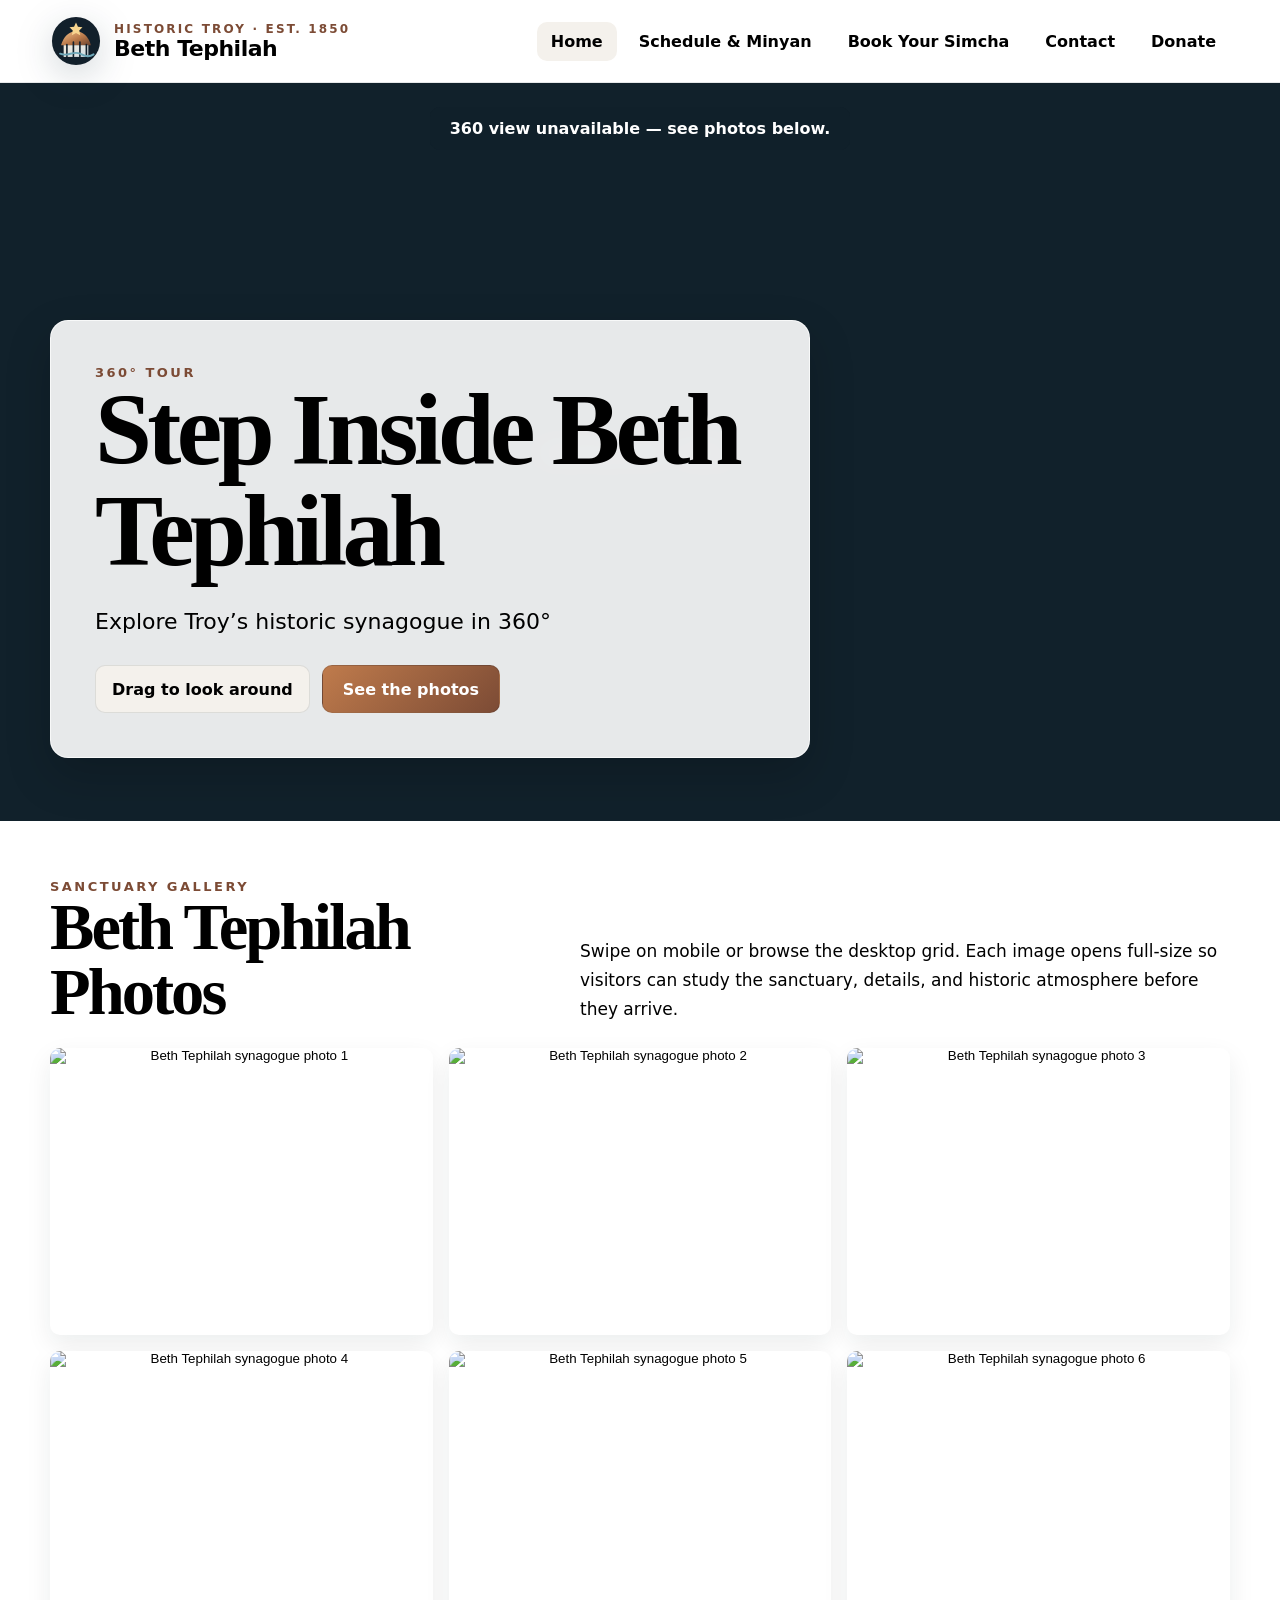
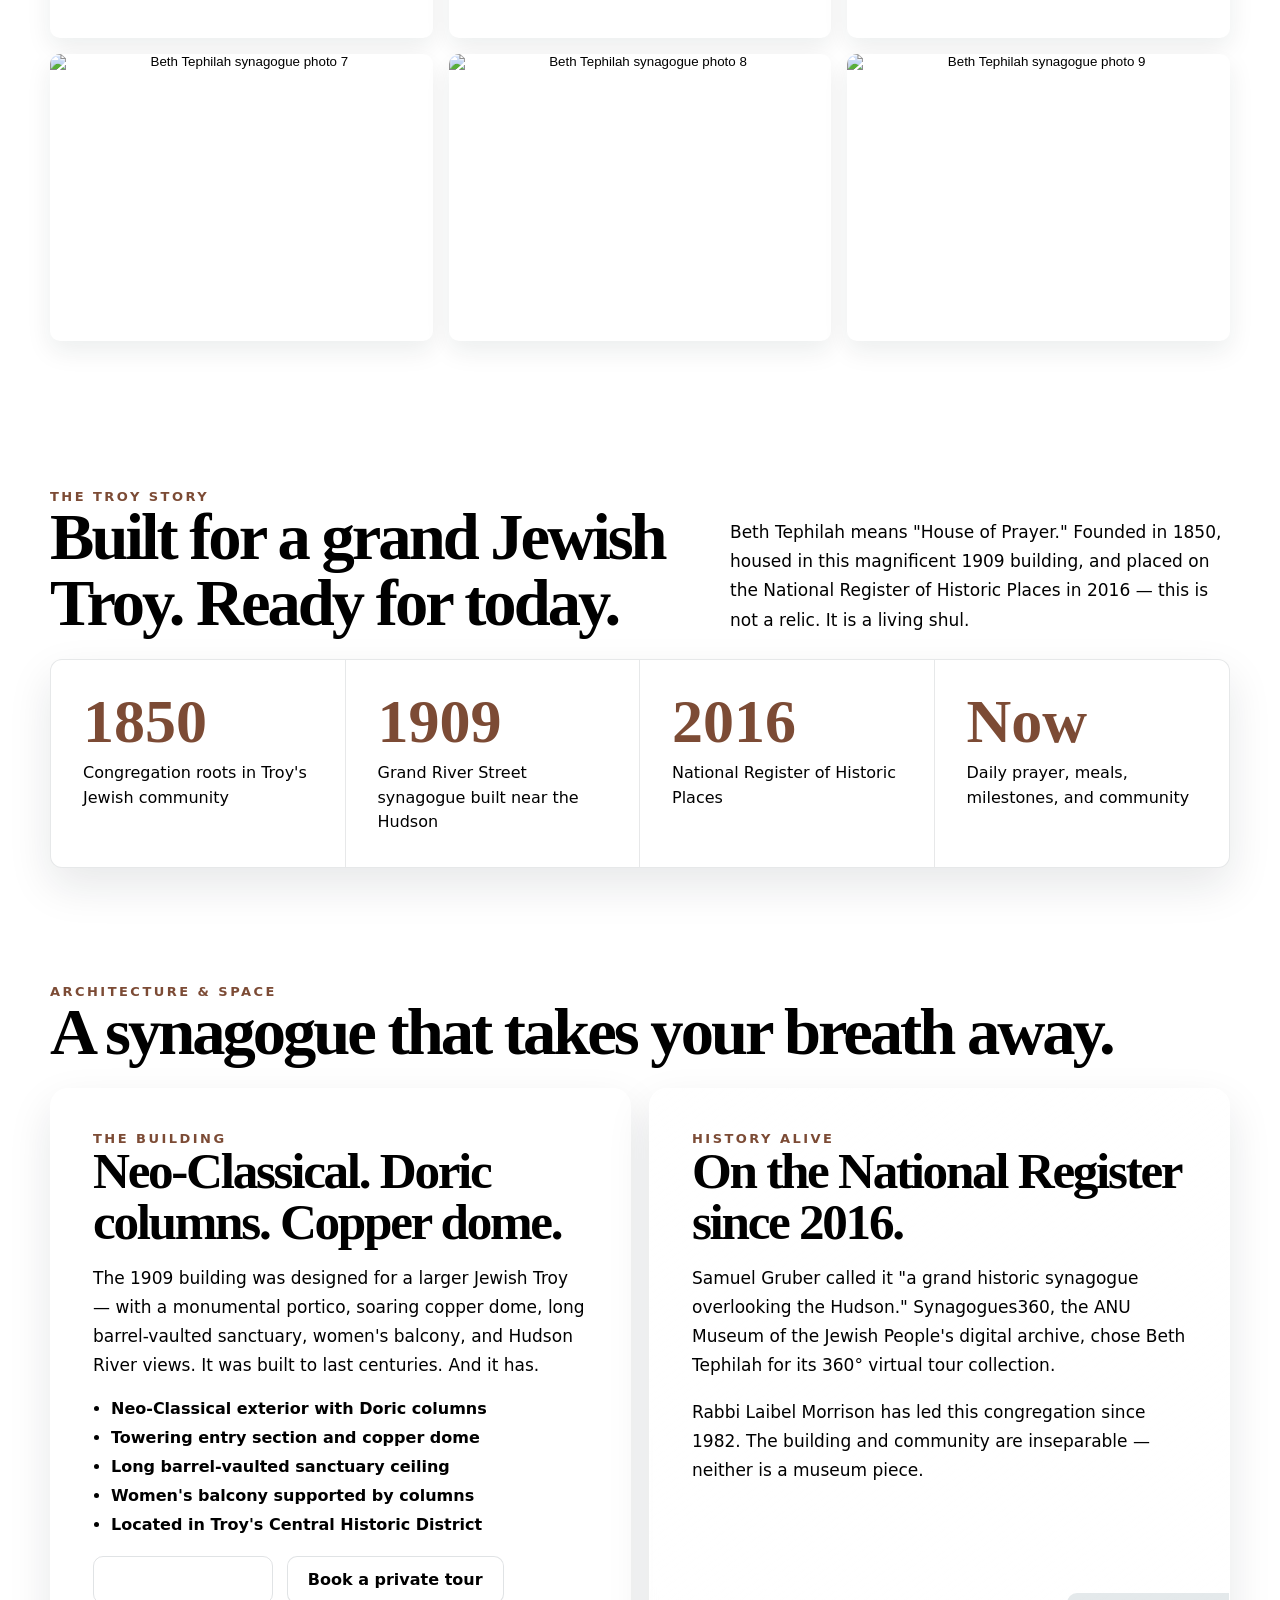
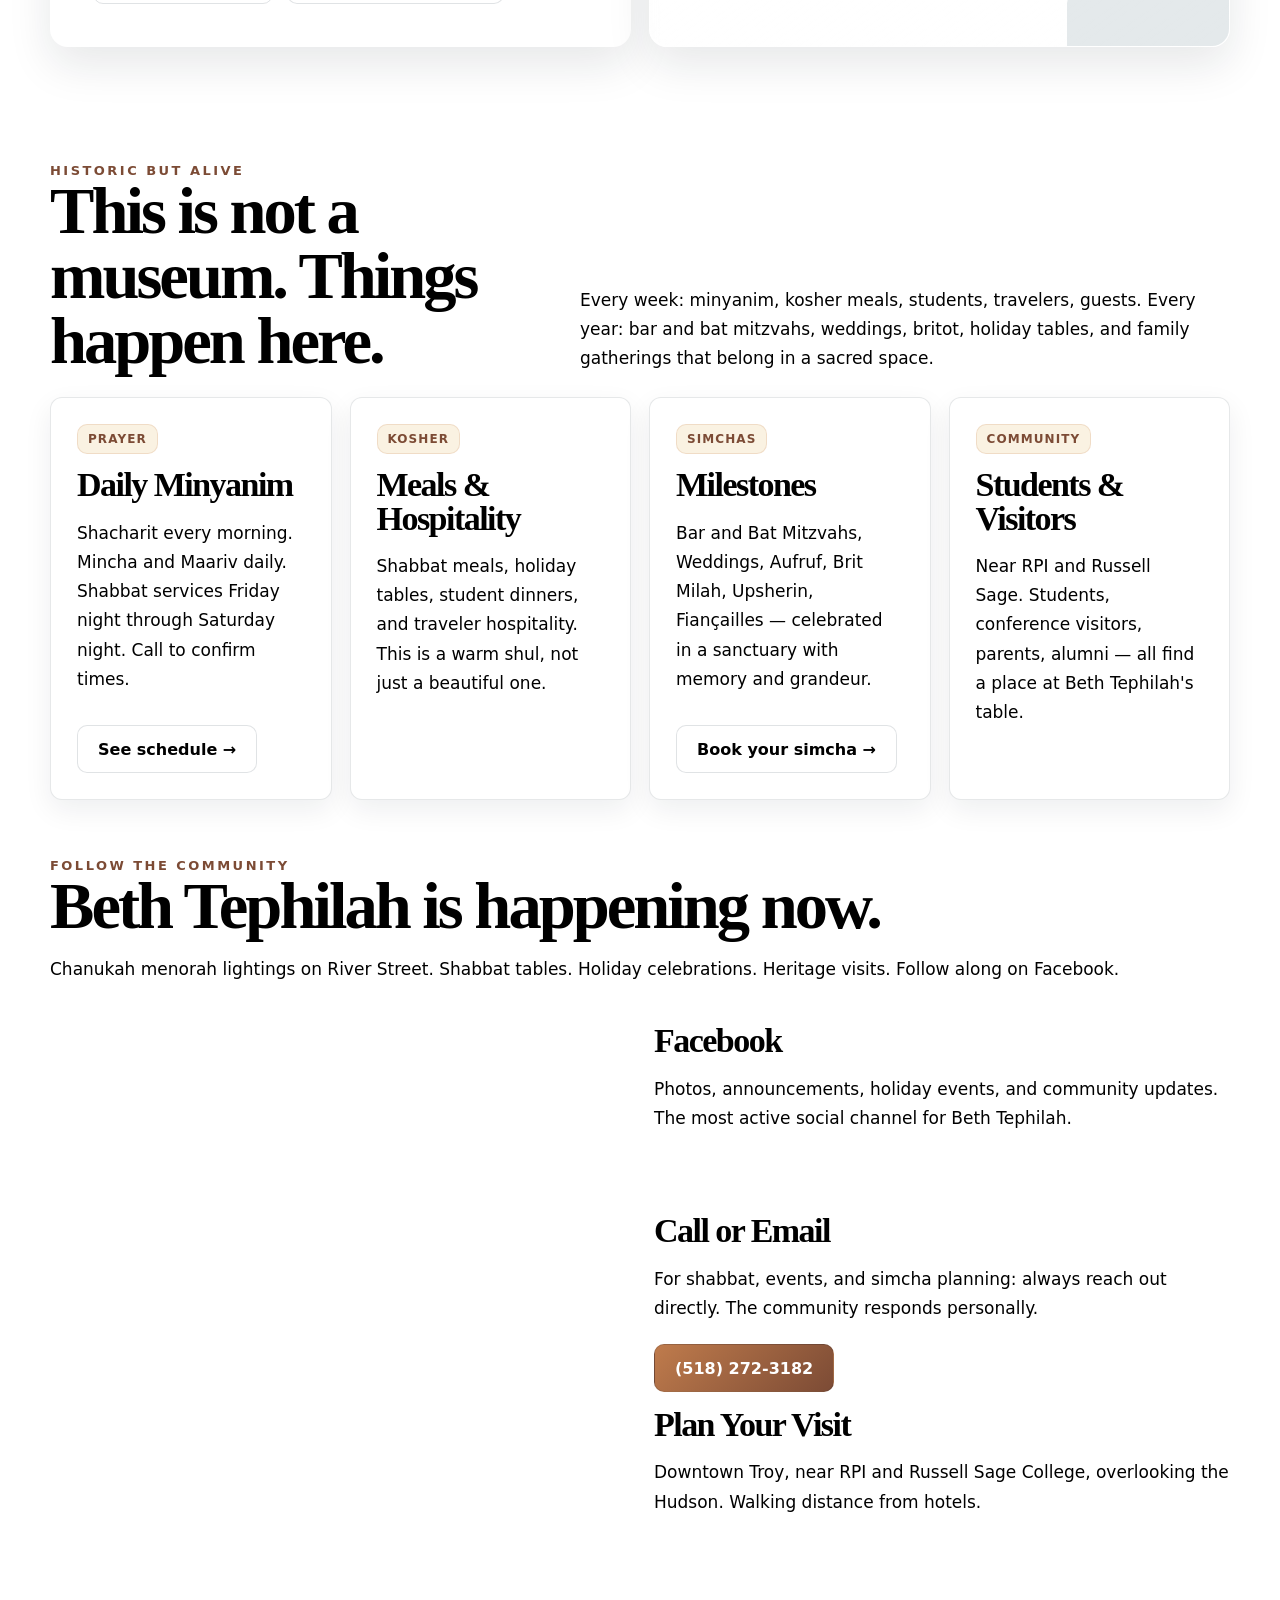
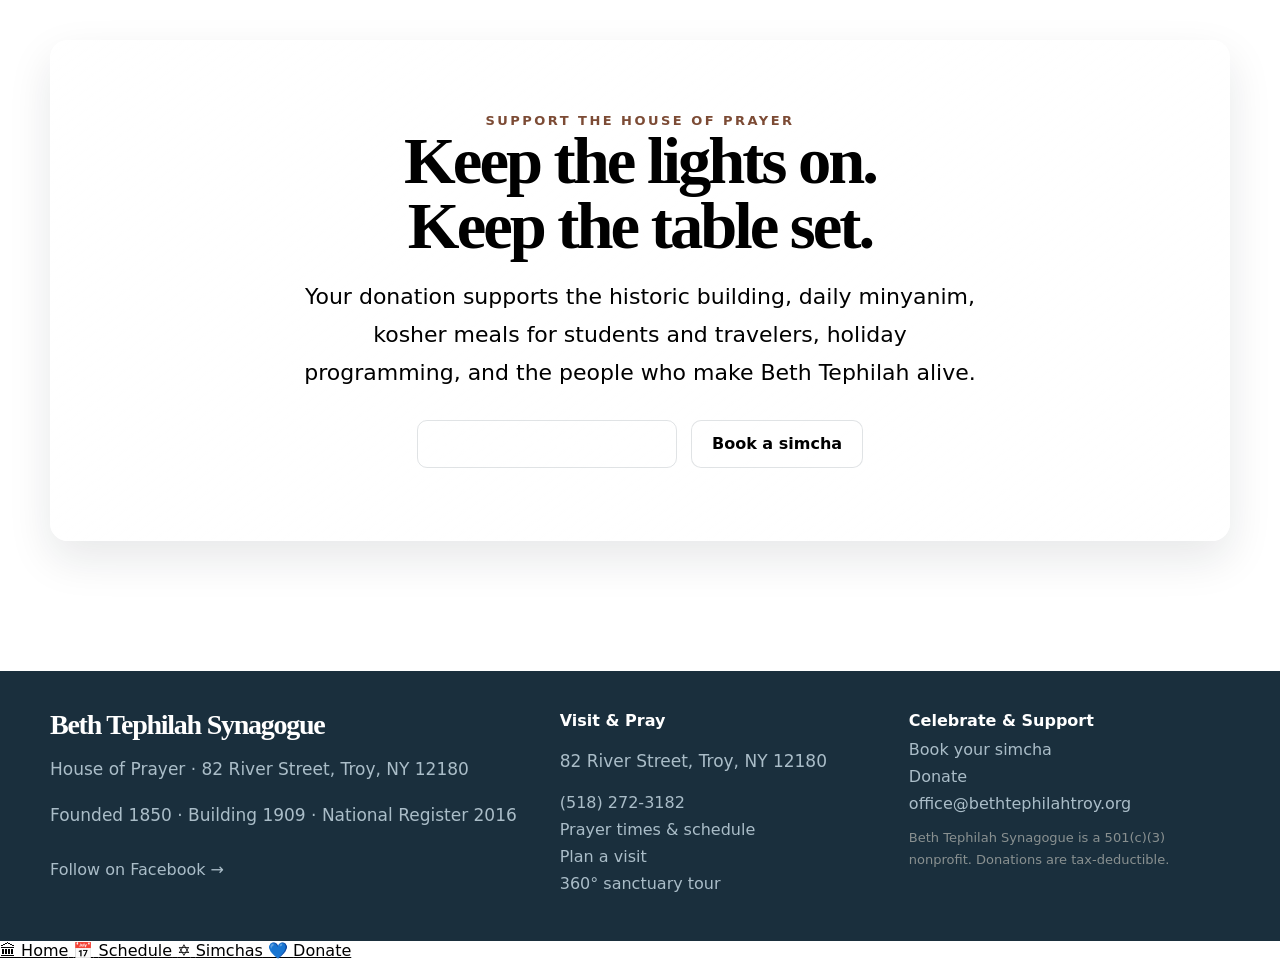
==== commit aa0a7b2b: "Merge branch 'main' into codex/redesign-synagogue-website-with-relevant-features-mzmsrl" ====
--- a/bet-tefila-troy/index.html
+++ b/bet-tefila-troy/index.html
@@ -4,7 +4,7 @@
   <meta charset="utf-8" />
   <meta name="viewport" content="width=device-width, initial-scale=1" />
   <title>Beth Tephilah Synagogue — Historic Troy, Living Jewish Community</title>
-  <meta name="description" content="Beth Tephilah Synagogue in Troy, NY: a National Register historic synagogue with a 360 sanctuary tour, kosher meals, student programs, Shabbat minyanim, travelers' support, lifecycle events, and community gatherings." />
+  <meta name="description" content="Beth Tephilah Synagogue in Troy, NY: a landmark 1909 synagogue on the Hudson River, on the National Register of Historic Places, with active minyanim, kosher hospitality, simcha celebrations, and Jewish community life." />
   <link rel="stylesheet" href="assets/css/styles.css" />
 </head>
 <body>
@@ -42,59 +42,191 @@
         </div>
         <div class="container beth-tephilah-photo-grid" data-beth-tephilah-gallery></div>
       </section>
-
-      <section class="section history-feature">
+      <button class="btn-exit-tour" id="exitTourBtn" type="button" hidden>✕ Exit Tour</button>
+
+      <!-- HISTORY: The Troy Story -->
+      <section class="section history-feature" style="padding-top:90px">
         <div class="container section-header reveal">
           <div>
-            <div class="eyebrow">History has to be visible</div>
-            <h2>A landmark with a pulse.</h2>
-          </div>
-          <p>Beth Tephilah is located in Troy’s Central Historic District and was placed on the National Register of Historic Places in May 2016. The message is simple: this is protected American Jewish history, and it is still alive.</p>
-        </div>
-        <div class="container heritage-ribbon reveal" aria-label="Historic timeline highlights">
-          <div><strong>1850</strong><span>Congregation roots in Troy Jewish life</span></div>
+            <div class="eyebrow">The Troy story</div>
+            <h2>Built for a grand Jewish Troy. Ready for today.</h2>
+          </div>
+          <p style="max-width:500px">Beth Tephilah means "House of Prayer." Founded in 1850, housed in this magnificent 1909 building, and placed on the National Register of Historic Places in 2016 — this is not a relic. It is a living shul.</p>
+        </div>
+        <div class="container heritage-ribbon reveal">
+          <div><strong>1850</strong><span>Congregation roots in Troy's Jewish community</span></div>
           <div><strong>1909</strong><span>Grand River Street synagogue built near the Hudson</span></div>
-          <div><strong>2016</strong><span>Placed on the National Register of Historic Places</span></div>
-          <div><strong>Today</strong><span>Prayer, kosher meals, students, travelers, events</span></div>
-        </div>
-      </section>
-
+          <div><strong>2016</strong><span>National Register of Historic Places</span></div>
+          <div><strong>Now</strong><span>Daily prayer, meals, milestones, and community</span></div>
+        </div>
+      </section>
+
+      <!-- ARCHITECTURE: What You See -->
+      <section class="section">
+        <div class="container">
+          <div class="section-header reveal">
+            <div>
+              <div class="eyebrow">Architecture & space</div>
+              <h2>A synagogue that takes your breath away.</h2>
+            </div>
+          </div>
+          <div class="grid two reveal">
+            <div class="glass-card form-card wall-card">
+              <div class="eyebrow">The building</div>
+              <h2 style="font-size:clamp(30px,4vw,52px)">Neo-Classical. Doric columns. Copper dome.</h2>
+              <p>The 1909 building was designed for a larger Jewish Troy — with a monumental portico, soaring copper dome, long barrel-vaulted sanctuary, women's balcony, and Hudson River views. It was built to last centuries. And it has.</p>
+              <ul class="detail-list" style="margin-top:18px">
+                <li>Neo-Classical exterior with Doric columns</li>
+                <li>Towering entry section and copper dome</li>
+                <li>Long barrel-vaulted sanctuary ceiling</li>
+                <li>Women's balcony supported by columns</li>
+                <li>Located in Troy's Central Historic District</li>
+              </ul>
+              <div class="actions" style="margin-top:22px">
+                <a class="button primary" href="https://synagogues-360.anumuseum.org.il/gallery/beth-tephilah/" target="_blank" rel="noopener">Open 360° tour</a>
+                <a class="button secondary" href="book.html">Book a private tour</a>
+              </div>
+            </div>
+            <div class="glass-card form-card deep-history-card">
+              <div class="eyebrow">History alive</div>
+              <h2 style="font-size:clamp(30px,4vw,52px)">On the National Register since 2016.</h2>
+              <p>Samuel Gruber called it "a grand historic synagogue overlooking the Hudson." Synagogues360, the ANU Museum of the Jewish People's digital archive, chose Beth Tephilah for its 360° virtual tour collection.</p>
+              <p style="margin-top:14px">Rabbi Laibel Morrison has led this congregation since 1982. The building and community are inseparable — neither is a museum piece.</p>
+            </div>
+          </div>
+        </div>
+      </section>
+
+      <!-- ALIVE: What Happens Inside -->
       <section class="section section-live">
-        <div class="container grid four fact-grid">
-          <article class="card reveal"><span class="tag">Prayer</span><h3>Minyanim</h3><p>Call ahead for Shabbat minyan details and current gathering times, especially if you are traveling through Troy.</p></article>
-          <article class="card reveal"><span class="tag">Kosher</span><h3>Meals</h3><p>Shabbat and holiday meals make the historic building warm, practical, and welcoming for guests and students.</p></article>
-          <article class="card reveal"><span class="tag">Simchas</span><h3>Milestones</h3><p>Bar and Bat Mitzvahs, weddings, Brit Milah, Upsherin/Chalakah, family Shabbat meals, and meaningful gatherings belong in a sacred place.</p></article>
-          <article class="card reveal"><span class="tag">Heritage</span><h3>Family history</h3><p>Visitors researching Troy Jewish roots can ask about tours, cemetery questions, old community memories, and genealogy leads.</p></article>
-        </div>
-      </section>
-
-      <section class="section heritage-section">
-        <div class="container grid two">
-          <div class="glass-card form-card reveal wall-card">
-            <div class="eyebrow">The building</div>
-            <h2>A grand synagogue overlooking the Hudson.</h2>
-            <p>The River Street building was constructed in 1909 when Troy’s Jewish community was large enough to build on a grand scale overlooking the nearby Hudson River.</p>
-            <p>The exterior combines a towering entry section with a fine copper dome and a horizontal sanctuary section. Inside, the drama is the long barrel-vaulted sanctuary, Doric columns, and women’s balcony.</p>
-            <div class="actions"><a class="button primary" href="events.html">Welcome your event</a><a class="button secondary" href="contact.html">Ask for a tour</a></div>
-          </div>
-          <div class="glass-card form-card reveal wall-card deep-history-card">
-            <div class="eyebrow">Sanctuary wall blue</div>
-            <h2>A quiet blue, like the wall.</h2>
-            <p>The site color now follows the blue-gray wall tone from your reference: calm, historic, serious, and luminous enough to speak to young visitors without losing dignity.</p>
-            <ul class="detail-list">
-              <li>Neo-Classical design</li>
-              <li>Doric columns</li>
-              <li>Copper dome</li>
-              <li>Barrel-vaulted sanctuary</li>
-              <li>National Register since May 2016</li>
-            </ul>
-          </div>
-        </div>
-      </section>
+        <div class="container">
+          <div class="section-header reveal">
+            <div>
+              <div class="eyebrow">Historic but alive</div>
+              <h2>This is not a museum. Things happen here.</h2>
+            </div>
+            <p>Every week: minyanim, kosher meals, students, travelers, guests. Every year: bar and bat mitzvahs, weddings, britot, holiday tables, and family gatherings that belong in a sacred space.</p>
+          </div>
+          <div class="grid four fact-grid reveal">
+            <article class="card">
+              <span class="tag">Prayer</span>
+              <h3>Daily Minyanim</h3>
+              <p>Shacharit every morning. Mincha and Maariv daily. Shabbat services Friday night through Saturday night. Call to confirm times.</p>
+              <a class="button secondary" href="schedule.html" style="margin-top:14px;display:inline-flex">See schedule →</a>
+            </article>
+            <article class="card">
+              <span class="tag">Kosher</span>
+              <h3>Meals & Hospitality</h3>
+              <p>Shabbat meals, holiday tables, student dinners, and traveler hospitality. This is a warm shul, not just a beautiful one.</p>
+            </article>
+            <article class="card">
+              <span class="tag">Simchas</span>
+              <h3>Milestones</h3>
+              <p>Bar and Bat Mitzvahs, Weddings, Aufruf, Brit Milah, Upsherin, Fiançailles — celebrated in a sanctuary with memory and grandeur.</p>
+              <a class="button secondary" href="book.html" style="margin-top:14px;display:inline-flex">Book your simcha →</a>
+            </article>
+            <article class="card">
+              <span class="tag">Community</span>
+              <h3>Students & Visitors</h3>
+              <p>Near RPI and Russell Sage. Students, conference visitors, parents, alumni — all find a place at Beth Tephilah's table.</p>
+            </article>
+          </div>
+        </div>
+      </section>
+
+      <!-- SOCIAL: Follow the Life -->
+      <section class="social-feed-section">
+        <div class="container">
+          <div class="social-feed-header reveal" style="margin-bottom:40px">
+            <div class="eyebrow">Follow the community</div>
+            <h2>Beth Tephilah is happening now.</h2>
+            <p>Chanukah menorah lightings on River Street. Shabbat tables. Holiday celebrations. Heritage visits. Follow along on Facebook.</p>
+          </div>
+          <div class="grid two reveal" style="gap:28px">
+            <div class="social-feed-embed" id="fb-feed">
+              <div id="fb-root"></div>
+              <div class="fb-page"
+                data-href="https://www.facebook.com/bethtephilah.synagogue/"
+                data-tabs="timeline"
+                data-width="500"
+                data-height="500"
+                data-small-header="true"
+                data-adapt-container-width="true"
+                data-hide-cover="false"
+                data-show-facepile="false">
+              </div>
+            </div>
+            <div style="display:grid;gap:16px;align-content:start">
+              <div class="social-card">
+                <h3>Facebook</h3>
+                <p>Photos, announcements, holiday events, and community updates. The most active social channel for Beth Tephilah.</p>
+                <a class="button secondary" href="https://www.facebook.com/bethtephilah.synagogue/" target="_blank" rel="noopener" style="color:white;border-color:rgba(255,255,255,.32);background:rgba(255,255,255,.12)">Follow on Facebook →</a>
+              </div>
+              <div class="social-card">
+                <h3>Call or Email</h3>
+                <p>For shabbat, events, and simcha planning: always reach out directly. The community responds personally.</p>
+                <a class="button copper" href="tel:+15182723182" style="display:inline-flex;margin-top:4px">(518) 272-3182</a>
+              </div>
+              <div class="social-card">
+                <h3>Plan Your Visit</h3>
+                <p>Downtown Troy, near RPI and Russell Sage College, overlooking the Hudson. Walking distance from hotels.</p>
+                <a class="button secondary" href="https://maps.google.com/?q=82+River+Street+Troy+NY+12180" target="_blank" rel="noopener" style="color:white;border-color:rgba(255,255,255,.32);background:rgba(255,255,255,.12)">Get directions →</a>
+              </div>
+            </div>
+          </div>
+        </div>
+      </section>
+
+      <!-- CTA: Donate -->
+      <section class="section">
+        <div class="container glass-card form-card reveal" style="text-align:center;padding:clamp(36px,6vw,72px)">
+          <div class="eyebrow">Support the house of prayer</div>
+          <h2>Keep the lights on.<br>Keep the table set.</h2>
+          <p class="lede" style="margin:20px auto;max-width:680px">Your donation supports the historic building, daily minyanim, kosher meals for students and travelers, holiday programming, and the people who make Beth Tephilah alive.</p>
+          <div class="actions" style="justify-content:center">
+            <a class="button primary" href="donate.html">Donate to Beth Tephilah</a>
+            <a class="button secondary" href="book.html">Book a simcha</a>
+          </div>
+        </div>
+      </section>
+
     </main>
     <div data-shared-footer></div>
   </div>
+  <script src="config.js"></script>
   <script src="shared/content.js"></script>
   <script src="assets/js/site.js"></script>
+  <script>
+    // 360 hero interaction
+    const hero = document.getElementById('hero360');
+    const exitBtn = document.getElementById('exitTourBtn');
+    document.getElementById('enterTourBtn').addEventListener('click', function() {
+      hero.classList.add('tour-active');
+      exitBtn.removeAttribute('hidden');
+    });
+    exitBtn.addEventListener('click', function() {
+      hero.classList.remove('tour-active');
+      exitBtn.setAttribute('hidden', '');
+    });
+    document.addEventListener('keydown', function(e) {
+      if (e.key === 'Escape') {
+        hero.classList.remove('tour-active');
+        exitBtn.setAttribute('hidden', '');
+      }
+    });
+
+    // Facebook SDK
+    window.fbAsyncInit = function() {
+      FB.init({ xfbml: true, version: 'v19.0' });
+    };
+    (function(d, s, id) {
+      var js, fjs = d.getElementsByTagName(s)[0];
+      if (d.getElementById(id)) return;
+      js = d.createElement(s); js.id = id;
+      js.src = 'https://connect.facebook.net/en_US/sdk.js';
+      js.async = true; js.defer = true; js.crossOrigin = 'anonymous';
+      fjs.parentNode.insertBefore(js, fjs);
+    }(document, 'script', 'facebook-jssdk'));
+  </script>
 </body>
 </html>
--- a/bet-tefila-troy/assets/css/styles.css
+++ b/bet-tefila-troy/assets/css/styles.css
@@ -16,6 +16,20 @@
   --radius-xl: 18px;
   --radius-lg: 12px;
   --max: 1180px;
+
+  /* Warm heritage */
+  --oak: #b98958;
+  --oak-light: #ead7bd;
+  --parchment: #f7efe2;
+
+  /* Legacy aliases used by older HTML */
+  --ink: var(--navy);
+  --ink-soft: var(--navy-soft);
+  --paper: var(--sky-light);
+  --paper-2: var(--sky-wash);
+  --teal: var(--sky-mid);
+  --wall-blue: var(--sky);
+  --wall-blue-light: var(--sky-light);
 }
 
 * { box-sizing: border-box; }
@@ -49,8 +63,8 @@
   position: absolute;
   top: -48px;
   left: 16px;
-  background: var(--ink);
-  color: var(--paper);
+  background: var(--navy);
+  color: var(--sky-light);
   padding: 12px 16px;
   border-radius: 12px;
   z-index: 10;
@@ -66,8 +80,8 @@
   z-index: 30;
   transform-origin: left center;
   transform: scaleX(0);
-  background: linear-gradient(90deg, var(--copper), var(--gold), var(--teal));
-  box-shadow: 0 0 22px rgba(191,123,76,.42);
+  background: linear-gradient(90deg, var(--copper), var(--gold), var(--sky-accent));
+  box-shadow: 0 0 22px rgba(42,109,153,.42);
 }
 
 .site-header {
@@ -93,7 +107,7 @@
   font-weight: 850;
   letter-spacing: -.03em;
 }
-.brand-link img { width: 52px; height: 52px; filter: drop-shadow(0 10px 18px rgba(17,33,43,.18)); }
+.brand-link img { width: 52px; height: 52px; filter: drop-shadow(0 10px 18px rgba(7,30,45,.18)); }
 .brand-kicker { display: block; font-size: 12px; letter-spacing: .18em; color: var(--copper-dark); text-transform: uppercase; }
 .brand-name { display: block; font-size: 22px; }
 .nav-links { display: flex; align-items: center; gap: 8px; }
@@ -102,7 +116,7 @@
   padding: 10px 14px;
   border-radius: 10px;
   font-weight: 720;
-  color: var(--ink-soft);
+  color: var(--navy-soft);
 }
 .nav-links a:hover, .nav-links a[aria-current="page"] { background: #f4f1ec; color: var(--ink); box-shadow: none; }
 .menu-toggle { display: none; border: 0; background: var(--ink); color: white; border-radius: 10px; padding: 10px 14px; font-weight: 800; }
@@ -111,11 +125,11 @@
 .hero-immersive { padding-top: 42px; }
 .hero-360-grid { display: grid; grid-template-columns: minmax(320px, .82fr) minmax(0, 1.18fr); gap: 28px; align-items: stretch; }
 .hero-copy { align-self: center; }
-.tour-shell { min-height: 620px; border-radius: var(--radius-xl); overflow: hidden; position: relative; border: 1px solid rgba(255,255,255,.78); box-shadow: var(--shadow); background: rgba(17,33,43,.12); }
+.tour-shell { min-height: 620px; border-radius: var(--radius-xl); overflow: hidden; position: relative; border: 1px solid rgba(255,255,255,.78); box-shadow: var(--shadow); background: rgba(7,30,45,.12); }
 .tour-shell iframe { width: 100%; height: 100%; min-height: 620px; border: 0; display: block; background: var(--sky); }
 .tour-caption { position: absolute; left: 18px; right: 18px; bottom: 18px; display: grid; gap: 5px; padding: 14px 16px; border-radius: 10px; background: rgba(17,33,43,.76); color: white; backdrop-filter: blur(14px); }
 .tour-caption span { color: rgba(255,255,255,.78); font-size: 13px; }
-.tour-caption a { color: var(--gold); font-weight: 900; }
+.tour-caption a { color: var(--gold-light); font-weight: 900; }
 .hero-proof { display: flex; flex-wrap: wrap; gap: 10px; margin-top: 24px; }
 .hero-proof span { padding: 9px 12px; border-radius: 10px; background: rgba(255,255,255,.72); border: 1px solid rgba(17,33,43,.09); font-weight: 850; color: var(--ink-soft); }
 .hero-grid { display: grid; grid-template-columns: minmax(0, 1.1fr) minmax(330px, .9fr); gap: 36px; align-items: center; }
@@ -124,7 +138,7 @@
 h1 { font-size: clamp(48px, 8vw, 104px); }
 h2 { font-size: clamp(36px, 5.2vw, 68px); }
 h3 { font-size: clamp(25px, 3vw, 34px); }
-p { line-height: 1.72; color: var(--ink-soft); font-size: 17px; }
+p { line-height: 1.72; color: var(--navy-soft); font-size: 17px; }
 .lede { font-size: clamp(18px, 2vw, 22px); max-width: 760px; }
 
 .glass-card {
@@ -137,7 +151,7 @@
 .hero-card { padding: 26px; position: relative; overflow: hidden; }
 .hero-card::after { content: ""; position: absolute; inset: auto -10% -2px; height: 115px; background: url('../img/river-pattern.svg') center/cover no-repeat; opacity: .92; }
 .dome-window { aspect-ratio: 4 / 5; border-radius: 28px; background:
-  linear-gradient(rgba(17,33,43,.2), rgba(17,33,43,.4)),
+  linear-gradient(rgba(7,30,45,.2), rgba(7,30,45,.4)),
   radial-gradient(circle at 50% 18%, #f0bd82 0 14%, transparent 15%),
   linear-gradient(90deg, transparent 0 12%, rgba(255,255,255,.18) 13% 14%, transparent 15% 26%, rgba(255,255,255,.16) 27% 28%, transparent 29%),
   linear-gradient(160deg, #143140, #2f7481 52%, #e8cfa3);
@@ -159,12 +173,12 @@
   border-radius: 10px;
   text-decoration: none;
   font-weight: 850;
-  border: 1px solid rgba(17,33,43,.12);
+  border: 1px solid rgba(7,30,45,.12);
   transition: transform .2s ease, box-shadow .2s ease;
 }
-.button:hover { transform: translateY(-2px); box-shadow: 0 14px 32px rgba(17,33,43,.14); }
-.button.primary { background: var(--ink); color: white; }
-.button.secondary { background: rgba(255,255,255,.68); color: var(--ink); }
+.button:hover { transform: translateY(-2px); box-shadow: 0 14px 32px rgba(7,30,45,.14); }
+.button.primary { background: var(--navy); color: white; }
+.button.secondary { background: rgba(255,255,255,.68); color: var(--navy); }
 .button.copper { background: linear-gradient(135deg, var(--copper), var(--copper-dark)); color: white; }
 
 .section { padding: 58px 0; }
@@ -189,7 +203,7 @@
 .form-grid { display: grid; grid-template-columns: repeat(2, minmax(0, 1fr)); gap: 18px; }
 .field { display: grid; gap: 8px; }
 .field.full { grid-column: 1 / -1; }
-label { font-weight: 850; color: var(--ink); }
+label { font-weight: 850; color: var(--navy); }
 input, select, textarea {
   width: 100%;
   min-height: 48px;
@@ -198,21 +212,21 @@
   padding: 12px 14px;
   font: inherit;
   background: rgba(255,255,255,.76);
-  color: var(--ink);
+  color: var(--navy);
   outline: none;
 }
 textarea { min-height: 130px; resize: vertical; }
-input:focus, select:focus, textarea:focus { border-color: var(--teal); box-shadow: 0 0 0 4px rgba(53,111,125,.12); }
-.form-note { font-size: 14px; color: var(--ink-soft); }
-.form-status { margin-top: 16px; font-weight: 800; color: var(--teal); }
+input:focus, select:focus, textarea:focus { border-color: var(--sky-accent); box-shadow: 0 0 0 4px rgba(42,109,153,.12); }
+.form-note { font-size: 14px; color: var(--navy-soft); }
+.form-status { margin-top: 16px; font-weight: 800; color: var(--sky-accent); }
 
 .donation-options { display: grid; grid-template-columns: repeat(4, 1fr); gap: 12px; margin: 22px 0; }
 .donation-chip { border: 1px solid rgba(17,33,43,.13); border-radius: 10px; padding: 18px; background: rgba(255,255,255,.65); font-weight: 900; text-align: center; cursor: pointer; }
 .donation-chip:hover, .donation-chip.active { background: var(--ink); color: white; }
 
-.site-footer { margin-top: 72px; padding: 40px 0; background: rgba(17,33,43,.92); color: var(--paper); }
+.site-footer { margin-top: 72px; padding: 40px 0; background: rgba(7,30,45,.92); color: var(--sky-light); }
 .footer-grid { display: grid; grid-template-columns: 1.2fr .8fr .8fr; gap: 28px; }
-.site-footer p, .site-footer a { color: rgba(248,241,228,.78); }
+.site-footer p, .site-footer a { color: rgba(212,229,240,.78); }
 .site-footer a { text-decoration: none; display: block; margin: 8px 0; }
 
 .reveal { opacity: 0; transform: translateY(18px); transition: opacity .7s ease, transform .7s ease; }
@@ -230,7 +244,6 @@
   .form-grid, .donation-options { grid-template-columns: 1fr; }
 }
 
-
 /* Immersive 360 hero: the tour is the visual background, not a side widget. */
 .hero-tour-background {
   min-height: calc(100vh - 82px);
@@ -245,7 +258,7 @@
   position: absolute;
   inset: 0;
   z-index: -2;
-  background: var(--wall-blue);
+  background: var(--sky);
 }
 .tour-background iframe {
   width: 100%;
@@ -261,8 +274,8 @@
   inset: 0;
   z-index: 1;
   background:
-    linear-gradient(90deg, rgba(17,33,43,.86) 0%, rgba(17,33,43,.62) 42%, rgba(17,33,43,.16) 100%),
-    linear-gradient(0deg, rgba(17,33,43,.7) 0%, transparent 48%, rgba(159,176,184,.32) 100%);
+    linear-gradient(90deg, rgba(7,30,45,.86) 0%, rgba(7,30,45,.62) 42%, rgba(7,30,45,.16) 100%),
+    linear-gradient(0deg, rgba(7,30,45,.7) 0%, transparent 48%, rgba(95,154,184,.32) 100%);
   pointer-events: none;
 }
 .hero-overlay-grid {
@@ -274,14 +287,14 @@
 .hero-panel, .hero-history-card {
   color: white;
   border: 1px solid rgba(255,255,255,.24);
-  background: linear-gradient(145deg, rgba(17,33,43,.74), rgba(17,33,43,.42));
+  background: linear-gradient(145deg, rgba(7,30,45,.76), rgba(7,30,45,.44));
   border-radius: var(--radius-xl);
   box-shadow: 0 32px 90px rgba(0,0,0,.32);
   backdrop-filter: blur(18px);
 }
 .hero-panel { padding: clamp(28px, 5vw, 54px); }
 .hero-history-card { padding: clamp(24px, 3vw, 34px); }
-.hero-panel .eyebrow, .hero-history-card .tag { color: #f3d69a; }
+.hero-panel .eyebrow, .hero-history-card .tag { color: var(--gold-light); }
 .hero-panel p, .hero-history-card p { color: rgba(255,255,255,.84); }
 .hero-panel h1 { text-shadow: 0 18px 50px rgba(0,0,0,.36); }
 .hero-panel .hero-proof span {
@@ -320,7 +333,7 @@
   .hero-tour-background { min-height: auto; padding-top: 70px; }
   .hero-overlay-grid, .heritage-ribbon { grid-template-columns: 1fr; }
   .tour-background iframe { transform: scale(1.18); }
-  .tour-scrim { background: linear-gradient(0deg, rgba(17,33,43,.86), rgba(17,33,43,.48)); }
+  .tour-scrim { background: linear-gradient(0deg, rgba(7,30,45,.86), rgba(7,30,45,.48)); }
   .heritage-ribbon div { border-right: 0; border-bottom: 1px solid rgba(255,255,255,.16); }
 }
 
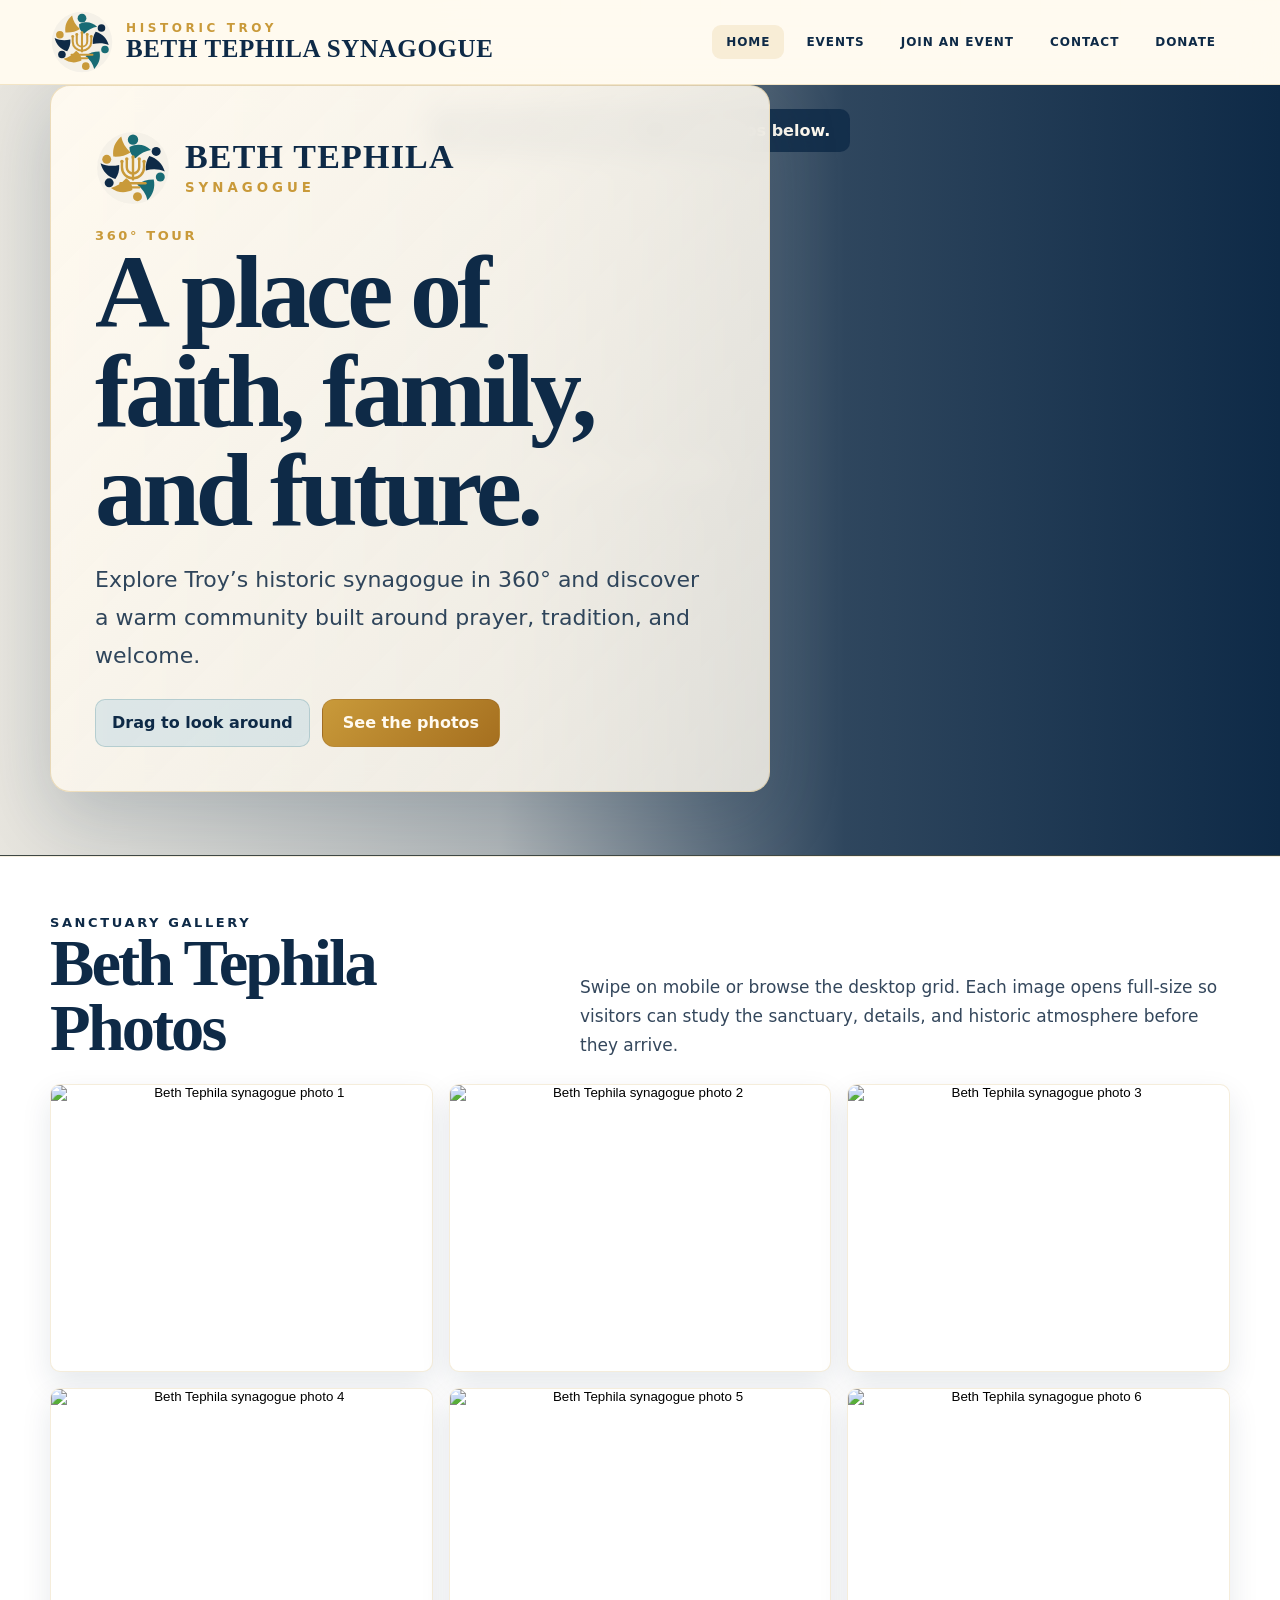
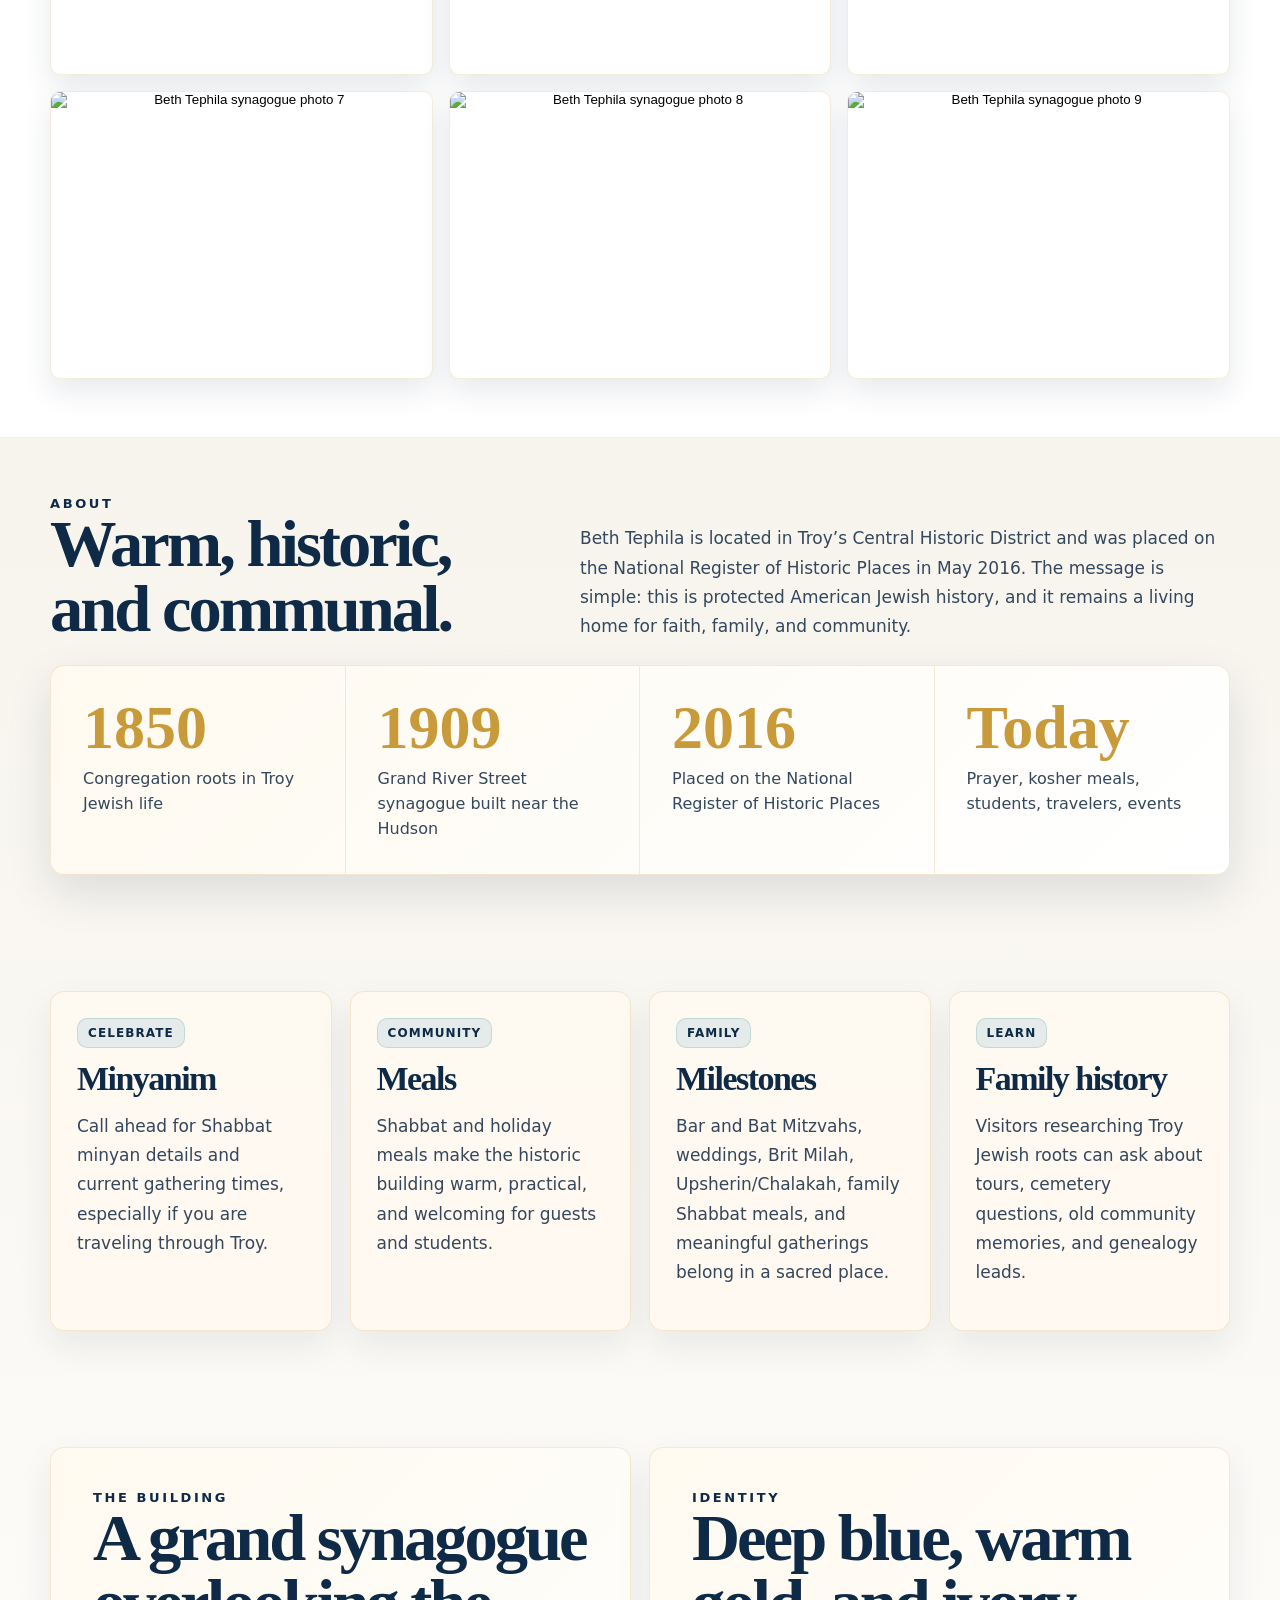
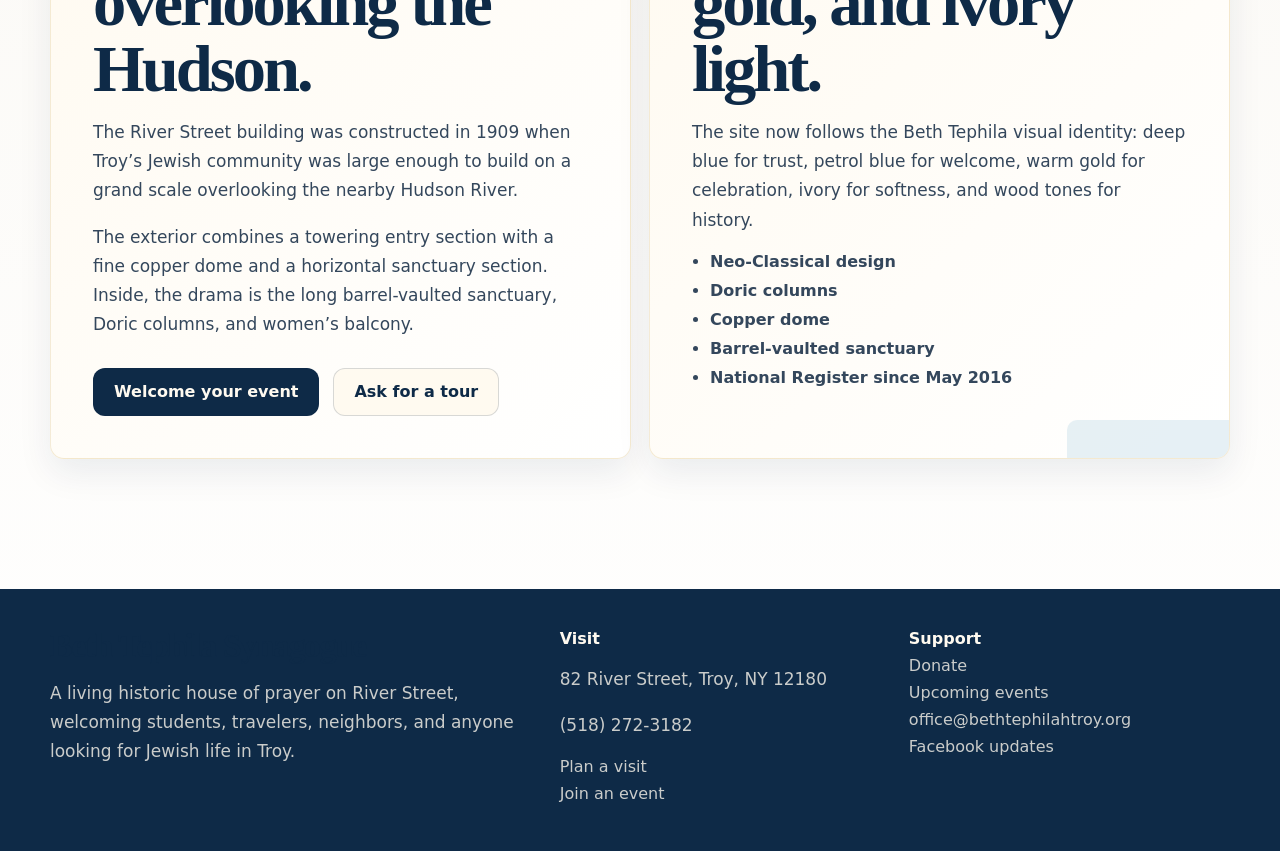
==== commit d20852df: "Apply Beth Tephila visual identity" ====
--- a/bet-tefila-troy/index.html
+++ b/bet-tefila-troy/index.html
@@ -3,8 +3,8 @@
 <head>
   <meta charset="utf-8" />
   <meta name="viewport" content="width=device-width, initial-scale=1" />
-  <title>Beth Tephilah Synagogue — Historic Troy, Living Jewish Community</title>
-  <meta name="description" content="Beth Tephilah Synagogue in Troy, NY: a landmark 1909 synagogue on the Hudson River, on the National Register of Historic Places, with active minyanim, kosher hospitality, simcha celebrations, and Jewish community life." />
+  <title>Beth Tephila Synagogue — Faith, Family, and Future</title>
+  <meta name="description" content="Beth Tephila Synagogue in Troy, NY: a warm, historic, and welcoming Jewish community with a 360 sanctuary tour, photos, events, prayer, and hospitality." />
   <link rel="stylesheet" href="assets/css/styles.css" />
 </head>
 <body>
@@ -12,9 +12,9 @@
   <div class="site-shell">
     <div data-shared-header></div>
     <main id="main">
-      <section class="beth-tephilah-360-hero" aria-label="Interactive 360 degree tour of Beth Tephilah synagogue">
+      <section class="beth-tephilah-360-hero" aria-label="Interactive 360 degree tour of Beth Tephila synagogue">
         <div class="beth-tephilah-pano-wrap">
-          <div id="beth-tephilah-pano" class="beth-tephilah-pano" role="application" aria-label="Interactive 360 degree tour of Beth Tephilah synagogue"></div>
+          <div id="beth-tephilah-pano" class="beth-tephilah-pano" role="application" aria-label="Interactive 360 degree tour of Beth Tephila synagogue"></div>
           <div class="beth-tephilah-pano-poster" data-pano-poster>
             <span>Loading 360° view…</span>
           </div>
@@ -22,9 +22,10 @@
           <div class="beth-tephilah-hero-scrim" aria-hidden="true"></div>
         </div>
         <div class="beth-tephilah-hero-content reveal">
+          <div class="hero-brand-lockup"><img src="assets/img/bet-tefila-mark.svg" alt="" /><span><strong>Beth Tephila</strong><small>Synagogue</small></span></div>
           <div class="eyebrow">360° TOUR</div>
-          <h1>Step Inside Beth Tephilah</h1>
-          <p class="lede">Explore Troy’s historic synagogue in 360°</p>
+          <h1>A place of faith, family, and future.</h1>
+          <p class="lede">Explore Troy’s historic synagogue in 360° and discover a warm community built around prayer, tradition, and welcome.</p>
           <div class="beth-tephilah-hero-actions">
             <span class="instruction-badge">Drag to look around</span>
             <a class="button copper" href="#beth-tephilah-photos" data-scroll-to-photos>See the photos</a>
@@ -36,197 +37,65 @@
         <div class="container section-header reveal">
           <div>
             <div class="eyebrow">Sanctuary gallery</div>
-            <h2 id="beth-tephilah-photos-title">Beth Tephilah Photos</h2>
+            <h2 id="beth-tephilah-photos-title">Beth Tephila Photos</h2>
           </div>
           <p>Swipe on mobile or browse the desktop grid. Each image opens full-size so visitors can study the sanctuary, details, and historic atmosphere before they arrive.</p>
         </div>
         <div class="container beth-tephilah-photo-grid" data-beth-tephilah-gallery></div>
       </section>
-      <button class="btn-exit-tour" id="exitTourBtn" type="button" hidden>✕ Exit Tour</button>
 
-      <!-- HISTORY: The Troy Story -->
-      <section class="section history-feature" style="padding-top:90px">
+      <section class="section history-feature">
         <div class="container section-header reveal">
           <div>
-            <div class="eyebrow">The Troy story</div>
-            <h2>Built for a grand Jewish Troy. Ready for today.</h2>
+            <div class="eyebrow">About</div>
+            <h2>Warm, historic, and communal.</h2>
           </div>
-          <p style="max-width:500px">Beth Tephilah means "House of Prayer." Founded in 1850, housed in this magnificent 1909 building, and placed on the National Register of Historic Places in 2016 — this is not a relic. It is a living shul.</p>
+          <p>Beth Tephila is located in Troy’s Central Historic District and was placed on the National Register of Historic Places in May 2016. The message is simple: this is protected American Jewish history, and it remains a living home for faith, family, and community.</p>
         </div>
-        <div class="container heritage-ribbon reveal">
-          <div><strong>1850</strong><span>Congregation roots in Troy's Jewish community</span></div>
+        <div class="container heritage-ribbon reveal" aria-label="Historic timeline highlights">
+          <div><strong>1850</strong><span>Congregation roots in Troy Jewish life</span></div>
           <div><strong>1909</strong><span>Grand River Street synagogue built near the Hudson</span></div>
-          <div><strong>2016</strong><span>National Register of Historic Places</span></div>
-          <div><strong>Now</strong><span>Daily prayer, meals, milestones, and community</span></div>
+          <div><strong>2016</strong><span>Placed on the National Register of Historic Places</span></div>
+          <div><strong>Today</strong><span>Prayer, kosher meals, students, travelers, events</span></div>
         </div>
       </section>
 
-      <!-- ARCHITECTURE: What You See -->
-      <section class="section">
-        <div class="container">
-          <div class="section-header reveal">
-            <div>
-              <div class="eyebrow">Architecture & space</div>
-              <h2>A synagogue that takes your breath away.</h2>
-            </div>
+      <section class="section section-live">
+        <div class="container grid four fact-grid">
+          <article class="card reveal"><span class="tag">Celebrate</span><h3>Minyanim</h3><p>Call ahead for Shabbat minyan details and current gathering times, especially if you are traveling through Troy.</p></article>
+          <article class="card reveal"><span class="tag">Community</span><h3>Meals</h3><p>Shabbat and holiday meals make the historic building warm, practical, and welcoming for guests and students.</p></article>
+          <article class="card reveal"><span class="tag">Family</span><h3>Milestones</h3><p>Bar and Bat Mitzvahs, weddings, Brit Milah, Upsherin/Chalakah, family Shabbat meals, and meaningful gatherings belong in a sacred place.</p></article>
+          <article class="card reveal"><span class="tag">Learn</span><h3>Family history</h3><p>Visitors researching Troy Jewish roots can ask about tours, cemetery questions, old community memories, and genealogy leads.</p></article>
+        </div>
+      </section>
+
+      <section class="section heritage-section">
+        <div class="container grid two">
+          <div class="glass-card form-card reveal wall-card">
+            <div class="eyebrow">The building</div>
+            <h2>A grand synagogue overlooking the Hudson.</h2>
+            <p>The River Street building was constructed in 1909 when Troy’s Jewish community was large enough to build on a grand scale overlooking the nearby Hudson River.</p>
+            <p>The exterior combines a towering entry section with a fine copper dome and a horizontal sanctuary section. Inside, the drama is the long barrel-vaulted sanctuary, Doric columns, and women’s balcony.</p>
+            <div class="actions"><a class="button primary" href="events.html">Welcome your event</a><a class="button secondary" href="contact.html">Ask for a tour</a></div>
           </div>
-          <div class="grid two reveal">
-            <div class="glass-card form-card wall-card">
-              <div class="eyebrow">The building</div>
-              <h2 style="font-size:clamp(30px,4vw,52px)">Neo-Classical. Doric columns. Copper dome.</h2>
-              <p>The 1909 building was designed for a larger Jewish Troy — with a monumental portico, soaring copper dome, long barrel-vaulted sanctuary, women's balcony, and Hudson River views. It was built to last centuries. And it has.</p>
-              <ul class="detail-list" style="margin-top:18px">
-                <li>Neo-Classical exterior with Doric columns</li>
-                <li>Towering entry section and copper dome</li>
-                <li>Long barrel-vaulted sanctuary ceiling</li>
-                <li>Women's balcony supported by columns</li>
-                <li>Located in Troy's Central Historic District</li>
-              </ul>
-              <div class="actions" style="margin-top:22px">
-                <a class="button primary" href="https://synagogues-360.anumuseum.org.il/gallery/beth-tephilah/" target="_blank" rel="noopener">Open 360° tour</a>
-                <a class="button secondary" href="book.html">Book a private tour</a>
-              </div>
-            </div>
-            <div class="glass-card form-card deep-history-card">
-              <div class="eyebrow">History alive</div>
-              <h2 style="font-size:clamp(30px,4vw,52px)">On the National Register since 2016.</h2>
-              <p>Samuel Gruber called it "a grand historic synagogue overlooking the Hudson." Synagogues360, the ANU Museum of the Jewish People's digital archive, chose Beth Tephilah for its 360° virtual tour collection.</p>
-              <p style="margin-top:14px">Rabbi Laibel Morrison has led this congregation since 1982. The building and community are inseparable — neither is a museum piece.</p>
-            </div>
+          <div class="glass-card form-card reveal wall-card deep-history-card">
+            <div class="eyebrow">Identity</div>
+            <h2>Deep blue, warm gold, and ivory light.</h2>
+            <p>The site now follows the Beth Tephila visual identity: deep blue for trust, petrol blue for welcome, warm gold for celebration, ivory for softness, and wood tones for history.</p>
+            <ul class="detail-list">
+              <li>Neo-Classical design</li>
+              <li>Doric columns</li>
+              <li>Copper dome</li>
+              <li>Barrel-vaulted sanctuary</li>
+              <li>National Register since May 2016</li>
+            </ul>
           </div>
         </div>
       </section>
-
-      <!-- ALIVE: What Happens Inside -->
-      <section class="section section-live">
-        <div class="container">
-          <div class="section-header reveal">
-            <div>
-              <div class="eyebrow">Historic but alive</div>
-              <h2>This is not a museum. Things happen here.</h2>
-            </div>
-            <p>Every week: minyanim, kosher meals, students, travelers, guests. Every year: bar and bat mitzvahs, weddings, britot, holiday tables, and family gatherings that belong in a sacred space.</p>
-          </div>
-          <div class="grid four fact-grid reveal">
-            <article class="card">
-              <span class="tag">Prayer</span>
-              <h3>Daily Minyanim</h3>
-              <p>Shacharit every morning. Mincha and Maariv daily. Shabbat services Friday night through Saturday night. Call to confirm times.</p>
-              <a class="button secondary" href="schedule.html" style="margin-top:14px;display:inline-flex">See schedule →</a>
-            </article>
-            <article class="card">
-              <span class="tag">Kosher</span>
-              <h3>Meals & Hospitality</h3>
-              <p>Shabbat meals, holiday tables, student dinners, and traveler hospitality. This is a warm shul, not just a beautiful one.</p>
-            </article>
-            <article class="card">
-              <span class="tag">Simchas</span>
-              <h3>Milestones</h3>
-              <p>Bar and Bat Mitzvahs, Weddings, Aufruf, Brit Milah, Upsherin, Fiançailles — celebrated in a sanctuary with memory and grandeur.</p>
-              <a class="button secondary" href="book.html" style="margin-top:14px;display:inline-flex">Book your simcha →</a>
-            </article>
-            <article class="card">
-              <span class="tag">Community</span>
-              <h3>Students & Visitors</h3>
-              <p>Near RPI and Russell Sage. Students, conference visitors, parents, alumni — all find a place at Beth Tephilah's table.</p>
-            </article>
-          </div>
-        </div>
-      </section>
-
-      <!-- SOCIAL: Follow the Life -->
-      <section class="social-feed-section">
-        <div class="container">
-          <div class="social-feed-header reveal" style="margin-bottom:40px">
-            <div class="eyebrow">Follow the community</div>
-            <h2>Beth Tephilah is happening now.</h2>
-            <p>Chanukah menorah lightings on River Street. Shabbat tables. Holiday celebrations. Heritage visits. Follow along on Facebook.</p>
-          </div>
-          <div class="grid two reveal" style="gap:28px">
-            <div class="social-feed-embed" id="fb-feed">
-              <div id="fb-root"></div>
-              <div class="fb-page"
-                data-href="https://www.facebook.com/bethtephilah.synagogue/"
-                data-tabs="timeline"
-                data-width="500"
-                data-height="500"
-                data-small-header="true"
-                data-adapt-container-width="true"
-                data-hide-cover="false"
-                data-show-facepile="false">
-              </div>
-            </div>
-            <div style="display:grid;gap:16px;align-content:start">
-              <div class="social-card">
-                <h3>Facebook</h3>
-                <p>Photos, announcements, holiday events, and community updates. The most active social channel for Beth Tephilah.</p>
-                <a class="button secondary" href="https://www.facebook.com/bethtephilah.synagogue/" target="_blank" rel="noopener" style="color:white;border-color:rgba(255,255,255,.32);background:rgba(255,255,255,.12)">Follow on Facebook →</a>
-              </div>
-              <div class="social-card">
-                <h3>Call or Email</h3>
-                <p>For shabbat, events, and simcha planning: always reach out directly. The community responds personally.</p>
-                <a class="button copper" href="tel:+15182723182" style="display:inline-flex;margin-top:4px">(518) 272-3182</a>
-              </div>
-              <div class="social-card">
-                <h3>Plan Your Visit</h3>
-                <p>Downtown Troy, near RPI and Russell Sage College, overlooking the Hudson. Walking distance from hotels.</p>
-                <a class="button secondary" href="https://maps.google.com/?q=82+River+Street+Troy+NY+12180" target="_blank" rel="noopener" style="color:white;border-color:rgba(255,255,255,.32);background:rgba(255,255,255,.12)">Get directions →</a>
-              </div>
-            </div>
-          </div>
-        </div>
-      </section>
-
-      <!-- CTA: Donate -->
-      <section class="section">
-        <div class="container glass-card form-card reveal" style="text-align:center;padding:clamp(36px,6vw,72px)">
-          <div class="eyebrow">Support the house of prayer</div>
-          <h2>Keep the lights on.<br>Keep the table set.</h2>
-          <p class="lede" style="margin:20px auto;max-width:680px">Your donation supports the historic building, daily minyanim, kosher meals for students and travelers, holiday programming, and the people who make Beth Tephilah alive.</p>
-          <div class="actions" style="justify-content:center">
-            <a class="button primary" href="donate.html">Donate to Beth Tephilah</a>
-            <a class="button secondary" href="book.html">Book a simcha</a>
-          </div>
-        </div>
-      </section>
-
     </main>
     <div data-shared-footer></div>
   </div>
-  <script src="config.js"></script>
   <script src="shared/content.js"></script>
   <script src="assets/js/site.js"></script>
-  <script>
-    // 360 hero interaction
-    const hero = document.getElementById('hero360');
-    const exitBtn = document.getElementById('exitTourBtn');
-    document.getElementById('enterTourBtn').addEventListener('click', function() {
-      hero.classList.add('tour-active');
-      exitBtn.removeAttribute('hidden');
-    });
-    exitBtn.addEventListener('click', function() {
-      hero.classList.remove('tour-active');
-      exitBtn.setAttribute('hidden', '');
-    });
-    document.addEventListener('keydown', function(e) {
-      if (e.key === 'Escape') {
-        hero.classList.remove('tour-active');
-        exitBtn.setAttribute('hidden', '');
-      }
-    });
-
-    // Facebook SDK
-    window.fbAsyncInit = function() {
-      FB.init({ xfbml: true, version: 'v19.0' });
-    };
-    (function(d, s, id) {
-      var js, fjs = d.getElementsByTagName(s)[0];
-      if (d.getElementById(id)) return;
-      js = d.createElement(s); js.id = id;
-      js.src = 'https://connect.facebook.net/en_US/sdk.js';
-      js.async = true; js.defer = true; js.crossOrigin = 'anonymous';
-      fjs.parentNode.insertBefore(js, fjs);
-    }(document, 'script', 'facebook-jssdk'));
-  </script>
 </body>
 </html>
--- a/bet-tefila-troy/assets/css/styles.css
+++ b/bet-tefila-troy/assets/css/styles.css
@@ -1,35 +1,26 @@
 :root {
-  --ink: #11212b;
-  --ink-soft: #28404d;
-  --paper: #ffffff;
-  --paper-2: #f7f7f4;
-  --copper: #bf7b4c;
-  --copper-dark: #7c4b35;
-  --teal: #526f7a;
-  --wall-blue: #9fb0b8;
-  --wall-blue-light: #d7e4e9;
-  --sky: #b9ccd4;
-  --gold: #e7c37a;
-  --glass: rgba(255, 255, 255, 0.82);
-  --glass-strong: rgba(255, 255, 255, 0.94);
-  --shadow: 0 18px 44px rgba(17, 33, 43, 0.10);
-  --radius-xl: 18px;
-  --radius-lg: 12px;
+  --bt-blue-deep: #0E2A47;
+  --bt-blue-petrol: #186B74;
+  --bt-blue-powder: #B8D4E2;
+  --bt-gold: #C99A3A;
+  --bt-ivory: #F5F1E8;
+  --bt-wood: #7A4E2D;
+  --bt-white: #fffaf0;
+  --ink: var(--bt-blue-deep);
+  --ink-soft: #34475c;
+  --paper: var(--bt-ivory);
+  --paper-2: #ffffff;
+  --copper: var(--bt-gold);
+  --copper-dark: var(--bt-wood);
+  --teal: var(--bt-blue-petrol);
+  --gold: var(--bt-gold);
+  --glass: rgba(245, 241, 232, .78);
+  --glass-strong: rgba(255, 255, 255, .92);
+  --line: rgba(201, 154, 58, .22);
+  --shadow: 0 18px 46px rgba(14, 42, 71, .12);
+  --radius-xl: 20px;
+  --radius-lg: 14px;
   --max: 1180px;
-
-  /* Warm heritage */
-  --oak: #b98958;
-  --oak-light: #ead7bd;
-  --parchment: #f7efe2;
-
-  /* Legacy aliases used by older HTML */
-  --ink: var(--navy);
-  --ink-soft: var(--navy-soft);
-  --paper: var(--sky-light);
-  --paper-2: var(--sky-wash);
-  --teal: var(--sky-mid);
-  --wall-blue: var(--sky);
-  --wall-blue-light: var(--sky-light);
 }
 
 * { box-sizing: border-box; }
@@ -38,455 +29,159 @@
 html.page-ready body { opacity: 1; transition: opacity .5s ease; }
 body {
   margin: 0;
-  color: var(--ink);
-  background: #ffffff;
-  font-family: Inter, ui-sans-serif, system-ui, -apple-system, BlinkMacSystemFont, "Segoe UI", sans-serif;
   min-height: 100vh;
   overflow-x: hidden;
+  color: var(--ink);
+  background:
+    radial-gradient(circle at 8% 4%, rgba(201, 154, 58, .10), transparent 24rem),
+    linear-gradient(180deg, var(--bt-white) 0%, var(--bt-ivory) 36%, #ffffff 100%);
+  font-family: Manrope, Inter, ui-sans-serif, system-ui, -apple-system, BlinkMacSystemFont, "Segoe UI", sans-serif;
 }
 body::before {
   content: "";
   position: fixed;
   inset: 0;
-  background: none;
   pointer-events: none;
-  mask-image: linear-gradient(to bottom, #000, transparent 80%);
+  opacity: .14;
+  background:
+    linear-gradient(90deg, rgba(201,154,58,.12) 1px, transparent 1px),
+    linear-gradient(rgba(201,154,58,.08) 1px, transparent 1px);
+  background-size: 80px 80px;
+  mask-image: linear-gradient(to bottom, #000, transparent 78%);
 }
-
 a { color: inherit; }
 img, svg { max-width: 100%; }
-
-.site-shell { position: relative; z-index: 1; }
-.container { width: min(var(--max), calc(100% - 32px)); margin: 0 auto; }
-
-.skip-link {
-  position: absolute;
-  top: -48px;
-  left: 16px;
-  background: var(--navy);
-  color: var(--sky-light);
-  padding: 12px 16px;
-  border-radius: 12px;
-  z-index: 10;
-}
-.skip-link:focus { top: 12px; }
-
-.scroll-progress {
-  position: fixed;
-  top: 0;
-  left: 0;
-  right: 0;
-  height: 4px;
-  z-index: 30;
-  transform-origin: left center;
-  transform: scaleX(0);
-  background: linear-gradient(90deg, var(--copper), var(--gold), var(--sky-accent));
-  box-shadow: 0 0 22px rgba(42,109,153,.42);
-}
-
-.site-header {
-  position: sticky;
-  top: 0;
-  z-index: 20;
-  backdrop-filter: blur(18px);
-  background: rgba(255, 255, 255, .94);
-  border-bottom: 1px solid rgba(17, 33, 43, .1);
-}
-.navbar {
-  min-height: 82px;
-  display: flex;
-  align-items: center;
-  justify-content: space-between;
-  gap: 24px;
-}
-.brand-link {
-  display: inline-flex;
-  align-items: center;
-  gap: 12px;
-  text-decoration: none;
-  font-weight: 850;
-  letter-spacing: -.03em;
-}
-.brand-link img { width: 52px; height: 52px; filter: drop-shadow(0 10px 18px rgba(7,30,45,.18)); }
-.brand-kicker { display: block; font-size: 12px; letter-spacing: .18em; color: var(--copper-dark); text-transform: uppercase; }
-.brand-name { display: block; font-size: 22px; }
-.nav-links { display: flex; align-items: center; gap: 8px; }
-.nav-links a {
-  text-decoration: none;
-  padding: 10px 14px;
-  border-radius: 10px;
-  font-weight: 720;
-  color: var(--navy-soft);
-}
-.nav-links a:hover, .nav-links a[aria-current="page"] { background: #f4f1ec; color: var(--ink); box-shadow: none; }
-.menu-toggle { display: none; border: 0; background: var(--ink); color: white; border-radius: 10px; padding: 10px 14px; font-weight: 800; }
-
-.hero { padding: 74px 0 42px; }
-.hero-immersive { padding-top: 42px; }
-.hero-360-grid { display: grid; grid-template-columns: minmax(320px, .82fr) minmax(0, 1.18fr); gap: 28px; align-items: stretch; }
-.hero-copy { align-self: center; }
-.tour-shell { min-height: 620px; border-radius: var(--radius-xl); overflow: hidden; position: relative; border: 1px solid rgba(255,255,255,.78); box-shadow: var(--shadow); background: rgba(7,30,45,.12); }
-.tour-shell iframe { width: 100%; height: 100%; min-height: 620px; border: 0; display: block; background: var(--sky); }
-.tour-caption { position: absolute; left: 18px; right: 18px; bottom: 18px; display: grid; gap: 5px; padding: 14px 16px; border-radius: 10px; background: rgba(17,33,43,.76); color: white; backdrop-filter: blur(14px); }
-.tour-caption span { color: rgba(255,255,255,.78); font-size: 13px; }
-.tour-caption a { color: var(--gold-light); font-weight: 900; }
-.hero-proof { display: flex; flex-wrap: wrap; gap: 10px; margin-top: 24px; }
-.hero-proof span { padding: 9px 12px; border-radius: 10px; background: rgba(255,255,255,.72); border: 1px solid rgba(17,33,43,.09); font-weight: 850; color: var(--ink-soft); }
-.hero-grid { display: grid; grid-template-columns: minmax(0, 1.1fr) minmax(330px, .9fr); gap: 36px; align-items: center; }
-.eyebrow { color: var(--copper-dark); text-transform: uppercase; letter-spacing: .19em; font-weight: 850; font-size: 13px; }
-h1, h2, h3 { font-family: Georgia, 'Times New Roman', serif; letter-spacing: -.045em; line-height: .98; margin: 0; }
+h1, h2, h3 { margin: 0; color: var(--bt-blue-deep); font-family: Georgia, 'Times New Roman', serif; letter-spacing: -.045em; line-height: .98; }
 h1 { font-size: clamp(48px, 8vw, 104px); }
 h2 { font-size: clamp(36px, 5.2vw, 68px); }
 h3 { font-size: clamp(25px, 3vw, 34px); }
-p { line-height: 1.72; color: var(--navy-soft); font-size: 17px; }
+p { line-height: 1.72; color: var(--ink-soft); font-size: 17px; }
 .lede { font-size: clamp(18px, 2vw, 22px); max-width: 760px; }
+.eyebrow { color: var(--bt-blue-deep); text-transform: uppercase; letter-spacing: .20em; font-weight: 850; font-size: 13px; }
+.site-shell { position: relative; z-index: 1; }
+.container { width: min(var(--max), calc(100% - 32px)); margin: 0 auto; }
+.skip-link { position: absolute; top: -48px; left: 16px; z-index: 10; padding: 12px 16px; border-radius: 12px; background: var(--ink); color: var(--bt-white); }
+.skip-link:focus { top: 12px; }
+.scroll-progress { position: fixed; top: 0; left: 0; right: 0; z-index: 30; height: 4px; transform-origin: left center; transform: scaleX(0); background: linear-gradient(90deg, var(--bt-gold), var(--bt-blue-petrol)); }
 
-.glass-card {
-  background: linear-gradient(145deg, var(--glass-strong), rgba(255,255,255,.42));
-  border: 1px solid rgba(255,255,255,.7);
-  box-shadow: var(--shadow);
-  border-radius: var(--radius-xl);
-  backdrop-filter: blur(22px);
-}
-.hero-card { padding: 26px; position: relative; overflow: hidden; }
-.hero-card::after { content: ""; position: absolute; inset: auto -10% -2px; height: 115px; background: url('../img/river-pattern.svg') center/cover no-repeat; opacity: .92; }
-.dome-window { aspect-ratio: 4 / 5; border-radius: 28px; background:
-  linear-gradient(rgba(7,30,45,.2), rgba(7,30,45,.4)),
-  radial-gradient(circle at 50% 18%, #f0bd82 0 14%, transparent 15%),
-  linear-gradient(90deg, transparent 0 12%, rgba(255,255,255,.18) 13% 14%, transparent 15% 26%, rgba(255,255,255,.16) 27% 28%, transparent 29%),
-  linear-gradient(160deg, #143140, #2f7481 52%, #e8cfa3);
-  display: grid;
-  place-items: center;
-  overflow: hidden;
-}
-.dome-window img { width: 42%; animation: float 5.6s ease-in-out infinite; }
-@keyframes float { 0%,100% { transform: translateY(0) rotate(-1deg); } 50% { transform: translateY(-10px) rotate(1deg); } }
+.site-header { position: sticky; top: 0; z-index: 20; background: rgba(255,250,240,.94); border-bottom: 1px solid var(--line); backdrop-filter: blur(18px); }
+.navbar { min-height: 84px; display: flex; align-items: center; justify-content: space-between; gap: 24px; }
+.brand-link { display: inline-flex; align-items: center; gap: 12px; text-decoration: none; font-weight: 850; }
+.brand-link img { width: 64px; height: 64px; }
+.brand-kicker { display: block; color: var(--bt-gold); font-size: 12px; letter-spacing: .30em; text-transform: uppercase; }
+.brand-name { display: block; color: var(--bt-blue-deep); font-family: Georgia, 'Times New Roman', serif; font-size: 25px; letter-spacing: .025em; text-transform: uppercase; }
+.nav-links { display: flex; align-items: center; gap: 8px; }
+.nav-links a { padding: 10px 14px; border-radius: 9px; color: var(--bt-blue-deep); text-decoration: none; font-size: 12px; font-weight: 800; letter-spacing: .08em; text-transform: uppercase; }
+.nav-links a:hover, .nav-links a[aria-current="page"] { background: rgba(201,154,58,.14); }
+.menu-toggle { display: none; border: 0; border-radius: 10px; padding: 10px 14px; background: var(--bt-blue-deep); color: var(--bt-white); font-weight: 800; }
 
+.hero { padding: 74px 0 42px; }
+.hero-grid { display: grid; grid-template-columns: minmax(0, 1.1fr) minmax(330px, .9fr); gap: 36px; align-items: center; }
 .actions { display: flex; flex-wrap: wrap; gap: 14px; margin-top: 28px; }
-.button {
-  display: inline-flex;
-  align-items: center;
-  justify-content: center;
-  gap: 10px;
-  min-height: 48px;
-  padding: 13px 20px;
-  border-radius: 10px;
-  text-decoration: none;
-  font-weight: 850;
-  border: 1px solid rgba(7,30,45,.12);
-  transition: transform .2s ease, box-shadow .2s ease;
-}
-.button:hover { transform: translateY(-2px); box-shadow: 0 14px 32px rgba(7,30,45,.14); }
-.button.primary { background: var(--navy); color: white; }
-.button.secondary { background: rgba(255,255,255,.68); color: var(--navy); }
-.button.copper { background: linear-gradient(135deg, var(--copper), var(--copper-dark)); color: white; }
+.button { display: inline-flex; align-items: center; justify-content: center; min-height: 48px; padding: 13px 20px; border: 1px solid rgba(14,42,71,.16); border-radius: 12px; text-decoration: none; font-weight: 850; transition: transform .2s ease, box-shadow .2s ease; }
+.button:hover { transform: translateY(-2px); box-shadow: 0 14px 30px rgba(14,42,71,.12); }
+.button.primary { background: var(--bt-blue-deep); color: var(--bt-white); }
+.button.secondary { background: var(--bt-white); color: var(--bt-blue-deep); }
+.button.copper { background: linear-gradient(135deg, var(--bt-gold), #a56f1f); color: var(--bt-white); border-color: rgba(122,78,45,.18); }
+
+.beth-tephilah-360-hero { position: relative; min-height: 78vh; min-height: 78svh; overflow: hidden; isolation: isolate; display: flex; align-items: flex-end; background: var(--bt-blue-deep); border-bottom: 1px solid rgba(201,154,58,.26); }
+.beth-tephilah-pano-wrap, .beth-tephilah-pano, .beth-tephilah-pano-poster, .beth-tephilah-hero-scrim { position: absolute; inset: 0; }
+.beth-tephilah-pano-wrap { z-index: 0; }
+.beth-tephilah-pano { min-height: 100%; touch-action: none; background: var(--bt-blue-deep); }
+.beth-tephilah-pano-poster { display: grid; place-items: center; color: var(--bt-white); font-weight: 900; letter-spacing: .04em; text-shadow: 0 10px 30px rgba(0,0,0,.56); background: linear-gradient(rgba(14,42,71,.20), rgba(14,42,71,.28)), url('https://synagogues-360.anumuseum.org.il/wp-content/uploads/2017/12/united_states_276_01.jpg') center/cover no-repeat; transition: opacity .45s ease, visibility .45s ease; pointer-events: none; }
+.beth-tephilah-360-hero.is-pano-ready .beth-tephilah-pano-poster { opacity: 0; visibility: hidden; }
+.beth-tephilah-pano-fallback { position: absolute; left: 50%; top: 24px; transform: translateX(-50%); z-index: 3; width: min(92%, 420px); padding: 12px 16px; border-radius: 10px; color: var(--bt-white); text-align: center; font-weight: 850; background: rgba(14,42,71,.82); backdrop-filter: blur(12px); pointer-events: none; }
+.beth-tephilah-hero-scrim { z-index: 1; pointer-events: none; background: linear-gradient(90deg, rgba(245,241,232,.94) 0%, rgba(245,241,232,.70) 39%, rgba(245,241,232,.14) 66%, rgba(14,42,71,.12) 100%), linear-gradient(0deg, rgba(14,42,71,.30), rgba(14,42,71,.05)); }
+.beth-tephilah-hero-content { position: relative; z-index: 2; width: min(720px, calc(100% - 32px)); margin: 0 auto clamp(26px, 7vh, 74px); padding: clamp(22px, 4vw, 44px); color: var(--bt-blue-deep); border: 1px solid rgba(201,154,58,.28); border-radius: var(--radius-xl); background: linear-gradient(135deg, rgba(255,250,240,.96), rgba(245,241,232,.86)); box-shadow: 0 24px 70px rgba(14,42,71,.18); backdrop-filter: blur(12px); pointer-events: auto; }
+.hero-brand-lockup { display: inline-flex; align-items: center; gap: 14px; margin-bottom: 22px; }
+.hero-brand-lockup img { width: 76px; height: 76px; }
+.hero-brand-lockup strong, .hero-brand-lockup small { display: block; }
+.hero-brand-lockup strong { font-family: Georgia, 'Times New Roman', serif; color: var(--bt-blue-deep); font-size: clamp(24px, 3vw, 34px); text-transform: uppercase; letter-spacing: .035em; line-height: .95; }
+.hero-brand-lockup small { margin-top: 6px; color: var(--bt-gold); font-weight: 850; letter-spacing: .30em; text-transform: uppercase; }
+.beth-tephilah-hero-content .eyebrow { color: var(--bt-gold); }
+.beth-tephilah-hero-content h1 { max-width: 10ch; color: var(--bt-blue-deep); font-size: clamp(52px, 8.4vw, 104px); line-height: .95; text-shadow: none; }
+.beth-tephilah-hero-content .lede { max-width: 620px; color: #2f455b; }
+.beth-tephilah-hero-actions { display: flex; flex-wrap: wrap; gap: 12px; align-items: center; margin-top: 24px; }
+.instruction-badge { display: inline-flex; align-items: center; min-height: 48px; padding: 12px 16px; border-radius: 10px; color: var(--bt-blue-deep); background: rgba(184,212,226,.42); border: 1px solid rgba(24,107,116,.20); font-weight: 900; }
 
 .section { padding: 58px 0; }
 .section-header { display: flex; justify-content: space-between; gap: 24px; align-items: end; margin-bottom: 24px; }
 .section-header p { max-width: 650px; margin: 0; }
 .grid { display: grid; gap: 18px; }
+.grid.two { grid-template-columns: repeat(2, minmax(0, 1fr)); }
 .grid.three { grid-template-columns: repeat(3, minmax(0, 1fr)); }
 .grid.four { grid-template-columns: repeat(4, minmax(0, 1fr)); }
-.grid.two { grid-template-columns: repeat(2, minmax(0, 1fr)); }
-.card { padding: 26px; border-radius: var(--radius-lg); background: #ffffff; border: 1px solid rgba(17,33,43,.10); box-shadow: 0 10px 28px rgba(17,33,43,.07); transition: transform .25s ease, box-shadow .25s ease, background .25s ease; }
-.card:hover { transform: translateY(-3px); box-shadow: 0 16px 34px rgba(17,33,43,.10); background: #ffffff; }
-.card .tag { display: inline-flex; color: var(--copper-dark); background: rgba(231,195,122,.22); border: 1px solid rgba(191,123,76,.18); border-radius: 10px; padding: 7px 10px; font-weight: 850; font-size: 12px; letter-spacing: .09em; text-transform: uppercase; margin-bottom: 14px; }
+.card, .glass-card, .form-card { background: rgba(255,250,240,.86); border: 1px solid rgba(201,154,58,.20); border-radius: var(--radius-lg); box-shadow: 0 14px 34px rgba(14,42,71,.08); }
+.card { padding: 26px; transition: transform .25s ease, box-shadow .25s ease; }
+.card:hover { transform: translateY(-3px); box-shadow: 0 16px 34px rgba(14,42,71,.12); }
+.card .tag { display: inline-flex; margin-bottom: 14px; padding: 7px 10px; border-radius: 10px; color: var(--bt-blue-deep); background: rgba(184,212,226,.38); border: 1px solid rgba(24,107,116,.16); font-weight: 850; font-size: 12px; letter-spacing: .09em; text-transform: uppercase; }
+.form-card { padding: clamp(22px, 4vw, 42px); }
+.wall-card { background: linear-gradient(135deg, var(--bt-white), #ffffff); }
+.section-live { background: transparent; }
+.detail-list { display: grid; gap: 10px; padding-left: 18px; color: var(--ink-soft); font-weight: 750; }
 
-.detail-list { display: grid; gap: 10px; padding-left: 18px; color: var(--ink-soft); font-weight: 750; }
-.wall-card { background: #ffffff; }
-.section-live { background: #ffffff; }
-.timeline { display: grid; gap: 16px; counter-reset: step; }
-.timeline-item { display: grid; grid-template-columns: 58px 1fr; gap: 18px; align-items: start; }
-.timeline-item::before { counter-increment: step; content: counter(step); width: 48px; height: 48px; display: grid; place-items: center; border-radius: 10px; background: var(--ink); color: white; font-weight: 900; box-shadow: 0 12px 24px rgba(17,33,43,.18); }
+.beth-tephilah-photo-section { scroll-margin-top: 96px; background: #ffffff; border-top: 1px solid rgba(201,154,58,.16); border-bottom: 1px solid rgba(201,154,58,.16); }
+.beth-tephilah-photo-grid { display: grid; grid-template-columns: repeat(3, minmax(0, 1fr)); gap: 16px; }
+.beth-tephilah-photo-card { border: 1px solid rgba(201,154,58,.18); padding: 0; border-radius: 10px; overflow: hidden; background: #ffffff; box-shadow: 0 12px 30px rgba(14,42,71,.10); cursor: pointer; }
+.beth-tephilah-photo-card img { width: 100%; aspect-ratio: 4 / 3; object-fit: cover; display: block; transition: transform .28s ease; }
+.beth-tephilah-photo-card:hover img, .beth-tephilah-photo-card:focus-visible img { transform: scale(1.045); }
+.beth-tephilah-lightbox { position: fixed; inset: 0; z-index: 100; display: none; align-items: center; justify-content: center; padding: 22px; background: rgba(14,42,71,.88); backdrop-filter: blur(12px); }
+.beth-tephilah-lightbox.open { display: flex; }
+.beth-tephilah-lightbox figure { margin: 0; width: min(1080px, 100%); color: var(--bt-white); }
+.beth-tephilah-lightbox img { width: 100%; max-height: 82vh; object-fit: contain; border-radius: 10px; box-shadow: 0 20px 60px rgba(0,0,0,.38); background: rgba(255,255,255,.08); }
+.beth-tephilah-lightbox figcaption { margin-top: 12px; font-weight: 800; color: rgba(255,250,240,.86); }
+.beth-tephilah-lightbox-close { position: absolute; top: 18px; right: 18px; width: 48px; height: 48px; border: 0; border-radius: 10px; color: var(--bt-blue-deep); background: var(--bt-white); font-size: 28px; line-height: 1; cursor: pointer; }
 
-.form-card { padding: clamp(22px, 4vw, 42px); }
+.heritage-ribbon { display: grid; grid-template-columns: repeat(4, minmax(0, 1fr)); overflow: hidden; border-radius: var(--radius-lg); border: 1px solid rgba(201,154,58,.22); background: linear-gradient(135deg, var(--bt-white), #ffffff); box-shadow: var(--shadow); }
+.heritage-ribbon div { padding: clamp(20px, 3vw, 32px); border-right: 1px solid rgba(201,154,58,.20); }
+.heritage-ribbon div:last-child { border-right: 0; }
+.heritage-ribbon strong { display: block; color: var(--bt-gold); font-family: Georgia, 'Times New Roman', serif; font-size: clamp(34px, 5vw, 62px); line-height: .95; }
+.heritage-ribbon span { display: block; color: var(--ink-soft); margin-top: 10px; line-height: 1.55; }
+.deep-history-card { position: relative; overflow: hidden; }
+.deep-history-card::after { content: ""; position: absolute; inset: auto -10% -30% auto; width: 220px; height: 220px; border-radius: 10px; background: rgba(184,212,226,.35); }
+
 .form-grid { display: grid; grid-template-columns: repeat(2, minmax(0, 1fr)); gap: 18px; }
 .field { display: grid; gap: 8px; }
 .field.full { grid-column: 1 / -1; }
-label { font-weight: 850; color: var(--navy); }
-input, select, textarea {
-  width: 100%;
-  min-height: 48px;
-  border: 1px solid rgba(17,33,43,.16);
-  border-radius: 8px;
-  padding: 12px 14px;
-  font: inherit;
-  background: rgba(255,255,255,.76);
-  color: var(--navy);
-  outline: none;
-}
+label { font-weight: 850; color: var(--ink); }
+input, select, textarea { width: 100%; min-height: 48px; border: 1px solid rgba(14,42,71,.16); border-radius: 8px; padding: 12px 14px; font: inherit; background: rgba(255,255,255,.82); color: var(--ink); outline: none; }
 textarea { min-height: 130px; resize: vertical; }
-input:focus, select:focus, textarea:focus { border-color: var(--sky-accent); box-shadow: 0 0 0 4px rgba(42,109,153,.12); }
-.form-note { font-size: 14px; color: var(--navy-soft); }
-.form-status { margin-top: 16px; font-weight: 800; color: var(--sky-accent); }
-
+input:focus, select:focus, textarea:focus { border-color: var(--bt-blue-petrol); box-shadow: 0 0 0 4px rgba(24,107,116,.12); }
+.form-note { font-size: 14px; color: var(--ink-soft); }
+.form-status { margin-top: 16px; font-weight: 800; color: var(--bt-blue-petrol); }
 .donation-options { display: grid; grid-template-columns: repeat(4, 1fr); gap: 12px; margin: 22px 0; }
-.donation-chip { border: 1px solid rgba(17,33,43,.13); border-radius: 10px; padding: 18px; background: rgba(255,255,255,.65); font-weight: 900; text-align: center; cursor: pointer; }
-.donation-chip:hover, .donation-chip.active { background: var(--ink); color: white; }
-
-.site-footer { margin-top: 72px; padding: 40px 0; background: rgba(7,30,45,.92); color: var(--sky-light); }
+.donation-chip { border: 1px solid rgba(14,42,71,.13); border-radius: 10px; padding: 18px; background: rgba(255,250,240,.75); font-weight: 900; text-align: center; cursor: pointer; }
+.donation-chip:hover, .donation-chip.active { background: var(--bt-blue-deep); color: var(--bt-white); }
+.site-footer { margin-top: 72px; padding: 40px 0; background: var(--bt-blue-deep); color: var(--bt-white); }
 .footer-grid { display: grid; grid-template-columns: 1.2fr .8fr .8fr; gap: 28px; }
-.site-footer p, .site-footer a { color: rgba(212,229,240,.78); }
+.site-footer p, .site-footer a { color: rgba(255,250,240,.78); }
 .site-footer a { text-decoration: none; display: block; margin: 8px 0; }
-
 .reveal { opacity: 0; transform: translateY(18px); transition: opacity .7s ease, transform .7s ease; }
 .reveal:nth-child(2) { transition-delay: .08s; }
 .reveal:nth-child(3) { transition-delay: .16s; }
 .reveal.visible { opacity: 1; transform: translateY(0); }
 
-@media (max-width: 860px) {
-  .hero-grid, .hero-360-grid, .grid.two, .grid.three, .grid.four, .footer-grid { grid-template-columns: 1fr; }
-  .tour-shell, .tour-shell iframe { min-height: 460px; }
-  .section-header { display: block; }
-  .menu-toggle { display: inline-flex; }
-  .nav-links { position: absolute; left: 16px; right: 16px; top: 78px; display: none; flex-direction: column; align-items: stretch; padding: 14px; border-radius: 12px; background: rgba(255,255,255,.98); box-shadow: var(--shadow); }
-  .nav-links.open { display: flex; }
-  .form-grid, .donation-options { grid-template-columns: 1fr; }
-}
-
-/* Immersive 360 hero: the tour is the visual background, not a side widget. */
-.hero-tour-background {
-  min-height: calc(100vh - 82px);
-  padding: clamp(92px, 14vh, 150px) 0 clamp(76px, 10vh, 110px);
-  position: relative;
-  display: grid;
-  align-items: end;
-  overflow: hidden;
-  isolation: isolate;
-}
-.tour-background {
-  position: absolute;
-  inset: 0;
-  z-index: -2;
-  background: var(--sky);
-}
-.tour-background iframe {
-  width: 100%;
-  height: 100%;
-  min-height: 100vh;
-  border: 0;
-  display: block;
-  transform: scale(1.08);
-  filter: saturate(.92) contrast(.92) brightness(.78);
-}
-.tour-scrim {
-  position: absolute;
-  inset: 0;
-  z-index: 1;
-  background:
-    linear-gradient(90deg, rgba(7,30,45,.86) 0%, rgba(7,30,45,.62) 42%, rgba(7,30,45,.16) 100%),
-    linear-gradient(0deg, rgba(7,30,45,.7) 0%, transparent 48%, rgba(95,154,184,.32) 100%);
-  pointer-events: none;
-}
-.hero-overlay-grid {
-  display: grid;
-  grid-template-columns: minmax(0, .98fr) minmax(280px, .52fr);
-  gap: 28px;
-  align-items: end;
-}
-.hero-panel, .hero-history-card {
-  color: white;
-  border: 1px solid rgba(255,255,255,.24);
-  background: linear-gradient(145deg, rgba(7,30,45,.76), rgba(7,30,45,.44));
-  border-radius: var(--radius-xl);
-  box-shadow: 0 32px 90px rgba(0,0,0,.32);
-  backdrop-filter: blur(18px);
-}
-.hero-panel { padding: clamp(28px, 5vw, 54px); }
-.hero-history-card { padding: clamp(24px, 3vw, 34px); }
-.hero-panel .eyebrow, .hero-history-card .tag { color: var(--gold-light); }
-.hero-panel p, .hero-history-card p { color: rgba(255,255,255,.84); }
-.hero-panel h1 { text-shadow: 0 18px 50px rgba(0,0,0,.36); }
-.hero-panel .hero-proof span {
-  color: white;
-  background: rgba(255,255,255,.14);
-  border-color: rgba(255,255,255,.22);
-}
-.hero-history-card h2 { font-size: clamp(32px, 4vw, 54px); }
-.history-feature { padding-top: 82px; }
-.heritage-ribbon {
-  display: grid;
-  grid-template-columns: repeat(4, minmax(0, 1fr));
-  overflow: hidden;
-  border-radius: var(--radius-lg);
-  border: 1px solid rgba(17,33,43,.10);
-  background: #ffffff;
-  box-shadow: var(--shadow);
-}
-.heritage-ribbon div { padding: clamp(20px, 3vw, 32px); border-right: 1px solid rgba(17,33,43,.10); }
-.heritage-ribbon div:last-child { border-right: 0; }
-.heritage-ribbon strong { display: block; color: var(--copper-dark); font-family: Georgia, 'Times New Roman', serif; font-size: clamp(34px, 5vw, 62px); line-height: .95; }
-.heritage-ribbon span { display: block; color: var(--ink-soft); margin-top: 10px; line-height: 1.55; }
-.event-note-card { align-self: end; }
-.event-note-card .tag { margin-bottom: 14px; }
-.deep-history-card { position: relative; overflow: hidden; }
-.deep-history-card::after {
-  content: "";
-  position: absolute;
-  inset: auto -10% -30% auto;
-  width: 220px;
-  height: 220px;
-  border-radius: 10px;
-  background: rgba(159,176,184,.28);
-}
-@media (max-width: 860px) {
-  .hero-tour-background { min-height: auto; padding-top: 70px; }
-  .hero-overlay-grid, .heritage-ribbon { grid-template-columns: 1fr; }
-  .tour-background iframe { transform: scale(1.18); }
-  .tour-scrim { background: linear-gradient(0deg, rgba(7,30,45,.86), rgba(7,30,45,.48)); }
-  .heritage-ribbon div { border-right: 0; border-bottom: 1px solid rgba(255,255,255,.16); }
-}
-
-/* Beth Tephilah KRPano hero + photo gallery */
-.beth-tephilah-360-hero {
-  position: relative;
-  min-height: 78vh;
-  min-height: 78svh;
-  overflow: hidden;
-  isolation: isolate;
-  display: flex;
-  align-items: flex-end;
-  background: #11212b;
-}
-.beth-tephilah-pano-wrap,
-.beth-tephilah-pano,
-.beth-tephilah-pano-poster,
-.beth-tephilah-hero-scrim {
-  position: absolute;
-  inset: 0;
-}
-.beth-tephilah-pano-wrap { z-index: 0; }
-.beth-tephilah-pano { min-height: 100%; touch-action: none; background: #11212b; }
-.beth-tephilah-pano-poster {
-  display: grid;
-  place-items: center;
-  color: white;
-  font-weight: 900;
-  letter-spacing: .04em;
-  text-shadow: 0 10px 30px rgba(0,0,0,.56);
-  background:
-    linear-gradient(rgba(17,33,43,.24), rgba(17,33,43,.34)),
-    url('https://synagogues-360.anumuseum.org.il/wp-content/uploads/2017/12/united_states_276_01.jpg') center/cover no-repeat;
-  transition: opacity .45s ease, visibility .45s ease;
-  pointer-events: none;
-}
-.beth-tephilah-360-hero.is-pano-ready .beth-tephilah-pano-poster { opacity: 0; visibility: hidden; }
-.beth-tephilah-pano-fallback {
-  position: absolute;
-  left: 50%;
-  top: 24px;
-  transform: translateX(-50%);
-  z-index: 3;
-  width: min(92%, 420px);
-  padding: 12px 16px;
-  border-radius: 10px;
-  color: white;
-  text-align: center;
-  font-weight: 850;
-  background: rgba(17,33,43,.78);
-  backdrop-filter: blur(12px);
-  pointer-events: none;
-}
-.beth-tephilah-hero-scrim {
-  z-index: 1;
-  background:
-    linear-gradient(90deg, rgba(17,33,43,.56) 0%, rgba(17,33,43,.30) 42%, rgba(17,33,43,.06) 100%),
-    linear-gradient(0deg, rgba(17,33,43,.48) 0%, rgba(17,33,43,.12) 54%, rgba(17,33,43,.12) 100%);
-  pointer-events: none;
-}
-.beth-tephilah-hero-content {
-  position: relative;
-  z-index: 2;
-  width: min(760px, calc(100% - 32px));
-  margin: 0 auto clamp(26px, 7vh, 74px);
-  padding: clamp(22px, 4vw, 44px);
-  color: var(--ink);
-  border: 1px solid rgba(255,255,255,.72);
-  border-radius: var(--radius-xl);
-  background: rgba(255,255,255,.90);
-  box-shadow: 0 18px 46px rgba(0,0,0,.18);
-  backdrop-filter: blur(12px);
-  pointer-events: auto;
-}
-.beth-tephilah-hero-content .eyebrow { color: var(--copper-dark); }
-.beth-tephilah-hero-content h1 { font-size: clamp(44px, 8vw, 104px); text-shadow: none; }
-.beth-tephilah-hero-content .lede { color: var(--ink-soft); margin-bottom: 0; }
-.beth-tephilah-hero-actions { display: flex; flex-wrap: wrap; gap: 12px; align-items: center; margin-top: 24px; }
-.instruction-badge {
-  display: inline-flex;
-  align-items: center;
-  min-height: 48px;
-  padding: 12px 16px;
-  border-radius: 10px;
-  color: var(--ink);
-  background: #f4f1ec;
-  border: 1px solid rgba(17,33,43,.10);
-  font-weight: 900;
-}
-.beth-tephilah-photo-section { scroll-margin-top: 96px; }
-.beth-tephilah-photo-grid {
-  display: grid;
-  grid-template-columns: repeat(3, minmax(0, 1fr));
-  gap: 16px;
-}
-.beth-tephilah-photo-card {
-  border: 0;
-  padding: 0;
-  border-radius: 10px;
-  overflow: hidden;
-  background: #ffffff;
-  box-shadow: 0 10px 26px rgba(17,33,43,.08);
-  cursor: pointer;
-}
-.beth-tephilah-photo-card img { width: 100%; aspect-ratio: 4 / 3; object-fit: cover; display: block; transition: transform .28s ease; }
-.beth-tephilah-photo-card:hover img,
-.beth-tephilah-photo-card:focus-visible img { transform: scale(1.045); }
-.beth-tephilah-lightbox {
-  position: fixed;
-  inset: 0;
-  z-index: 100;
-  display: none;
-  align-items: center;
-  justify-content: center;
-  padding: 22px;
-  background: rgba(17,33,43,.86);
-  backdrop-filter: blur(12px);
-}
-.beth-tephilah-lightbox.open { display: flex; }
-.beth-tephilah-lightbox figure { margin: 0; width: min(1080px, 100%); color: white; }
-.beth-tephilah-lightbox img { width: 100%; max-height: 82vh; object-fit: contain; border-radius: 10px; box-shadow: 0 20px 60px rgba(0,0,0,.38); background: rgba(255,255,255,.08); }
-.beth-tephilah-lightbox figcaption { margin-top: 12px; font-weight: 800; color: rgba(255,255,255,.86); }
-.beth-tephilah-lightbox-close {
-  position: absolute;
-  top: 18px;
-  right: 18px;
-  width: 48px;
-  height: 48px;
-  border: 0;
-  border-radius: 10px;
-  color: var(--ink);
-  background: white;
-  font-size: 28px;
-  line-height: 1;
-  cursor: pointer;
-}
 @media (min-width: 861px) {
   .beth-tephilah-360-hero { min-height: 82vh; min-height: 82svh; }
   .beth-tephilah-hero-content { margin-left: max(32px, calc((100vw - var(--max)) / 2)); margin-right: auto; }
 }
 @media (max-width: 860px) {
+  .hero-grid, .grid.two, .grid.three, .grid.four, .footer-grid { grid-template-columns: 1fr; }
+  .section-header { display: block; }
+  .menu-toggle { display: inline-flex; }
+  .nav-links { position: absolute; left: 16px; right: 16px; top: 78px; display: none; flex-direction: column; align-items: stretch; padding: 14px; border-radius: 12px; background: rgba(255,250,240,.98); box-shadow: var(--shadow); }
+  .nav-links.open { display: flex; }
+  .brand-link img { width: 54px; height: 54px; }
+  .brand-name { font-size: 19px; }
+  .form-grid, .donation-options { grid-template-columns: 1fr; }
   .beth-tephilah-360-hero { min-height: max(540px, 78vh); min-height: max(540px, 78svh); }
-  .beth-tephilah-hero-scrim { background: linear-gradient(0deg, rgba(17,33,43,.52), rgba(17,33,43,.16)); }
+  .beth-tephilah-hero-scrim { background: linear-gradient(0deg, rgba(245,241,232,.92), rgba(245,241,232,.26)); }
   .beth-tephilah-hero-content { padding: 20px; border-radius: 14px; }
-  .beth-tephilah-hero-content h1 { font-size: clamp(40px, 13vw, 64px); }
-  .beth-tephilah-hero-actions .button,
-  .instruction-badge { width: 100%; justify-content: center; }
-  .beth-tephilah-photo-grid {
-    display: flex;
-    overflow-x: auto;
-    scroll-snap-type: x mandatory;
-    padding-bottom: 12px;
-    -webkit-overflow-scrolling: touch;
-  }
+  .hero-brand-lockup img { width: 58px; height: 58px; }
+  .beth-tephilah-hero-content h1 { max-width: 11ch; font-size: clamp(40px, 13vw, 64px); }
+  .beth-tephilah-hero-actions .button, .instruction-badge { width: 100%; justify-content: center; }
+  .beth-tephilah-photo-grid { display: flex; overflow-x: auto; scroll-snap-type: x mandatory; padding-bottom: 12px; -webkit-overflow-scrolling: touch; }
   .beth-tephilah-photo-card { flex: 0 0 82%; scroll-snap-align: start; }
+  .heritage-ribbon { grid-template-columns: 1fr; }
+  .heritage-ribbon div { border-right: 0; border-bottom: 1px solid rgba(201,154,58,.20); }
 }
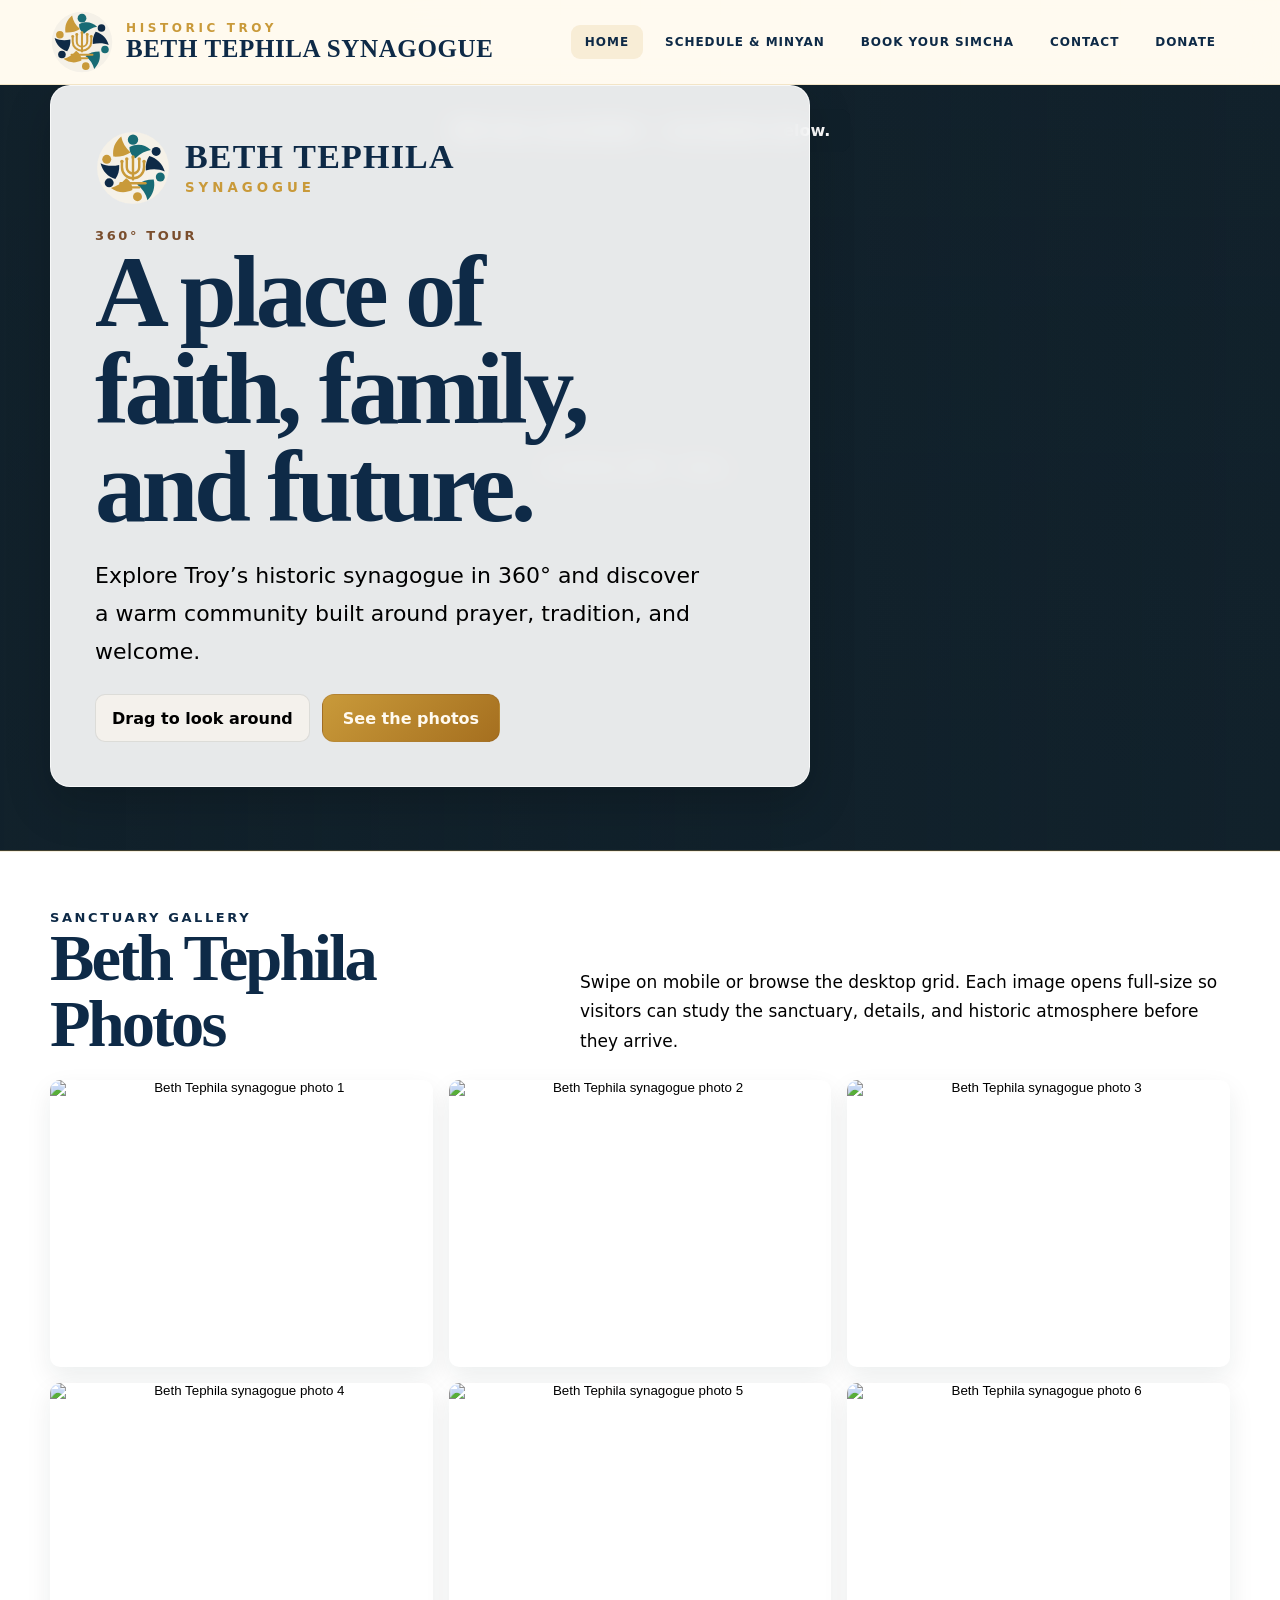
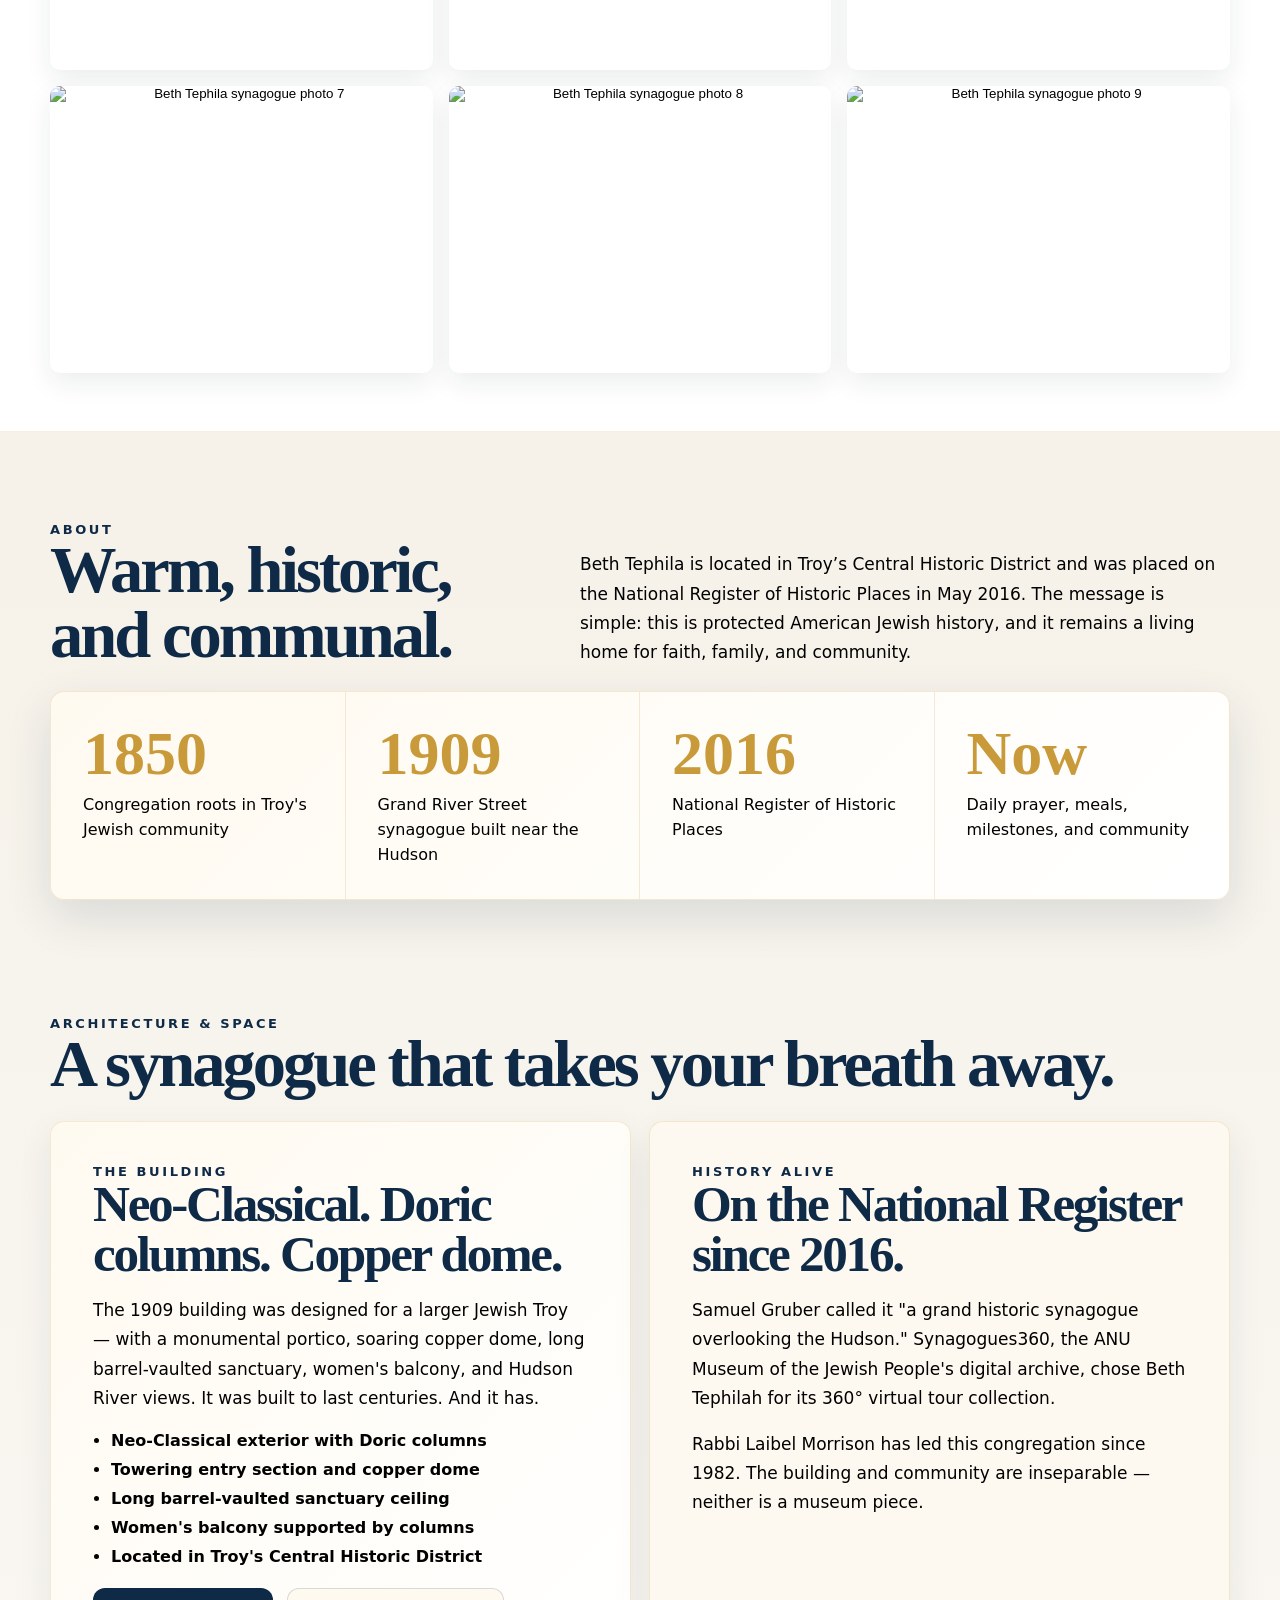
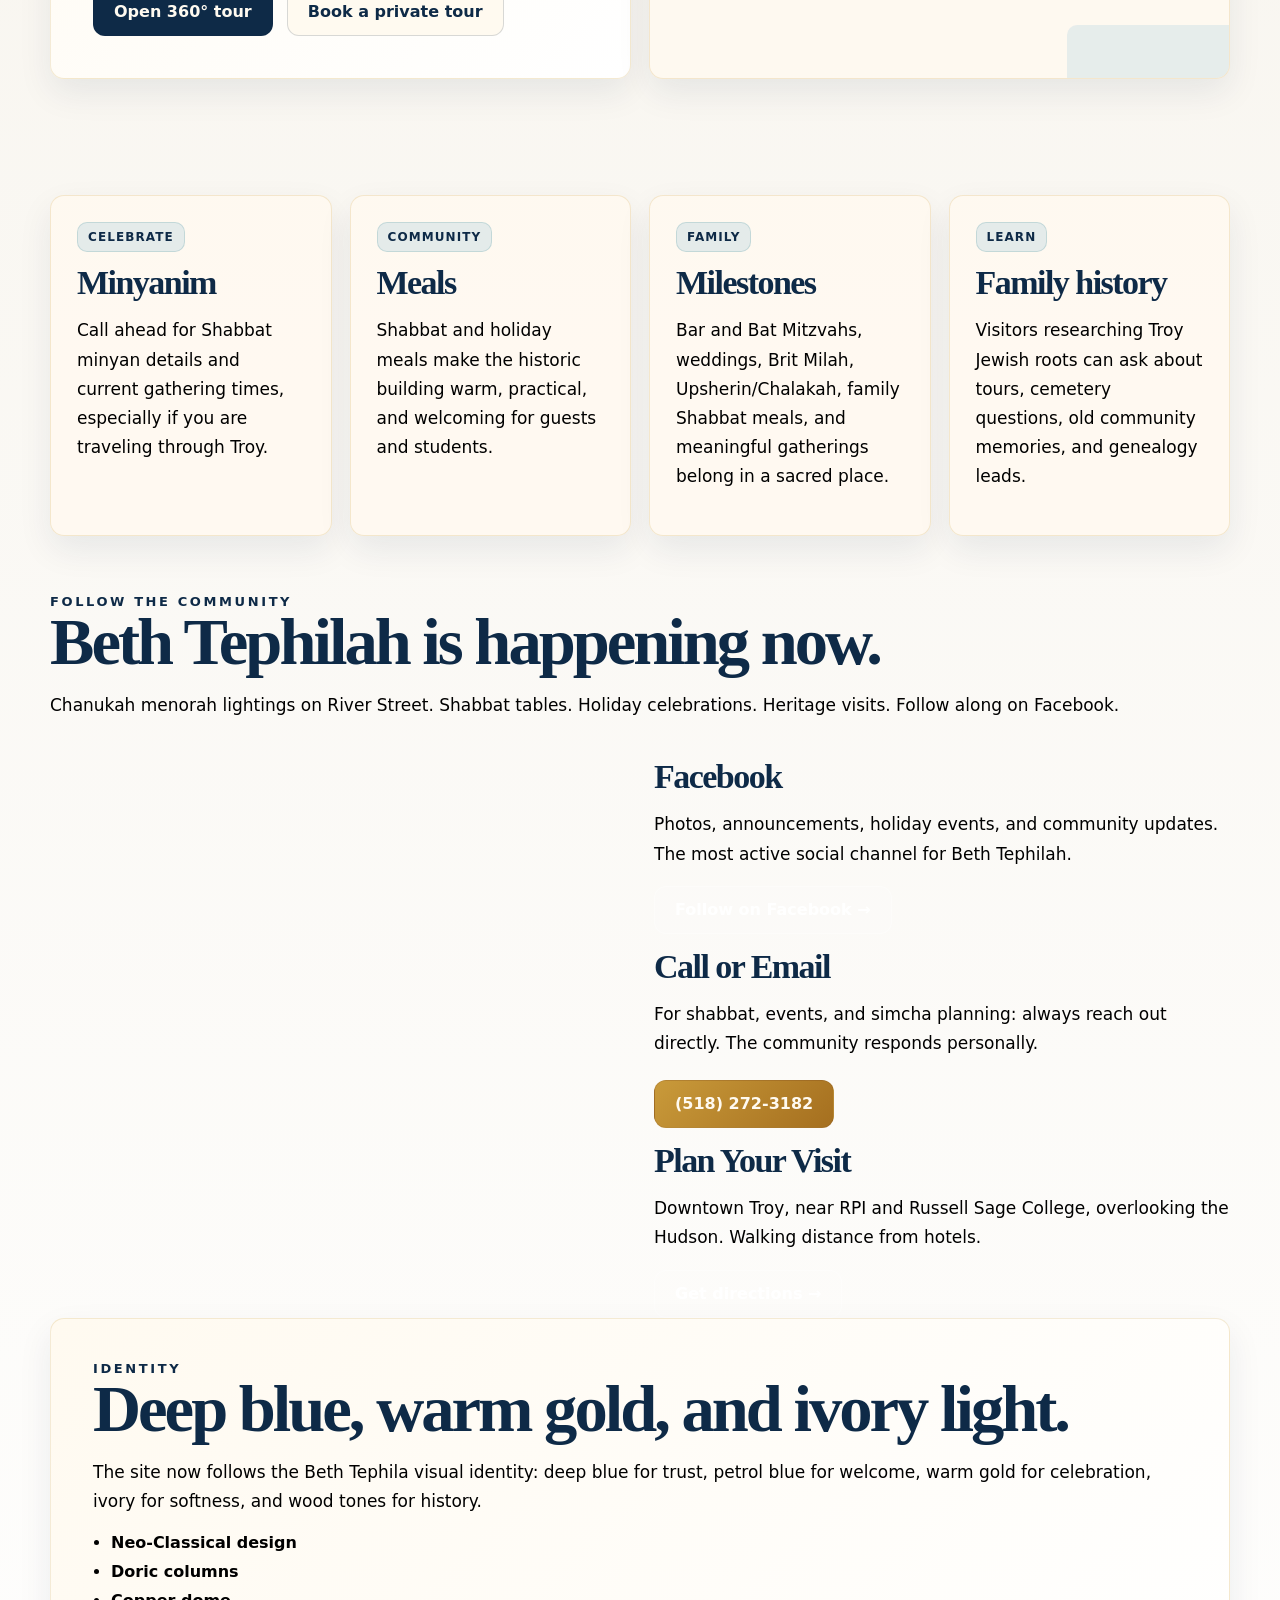
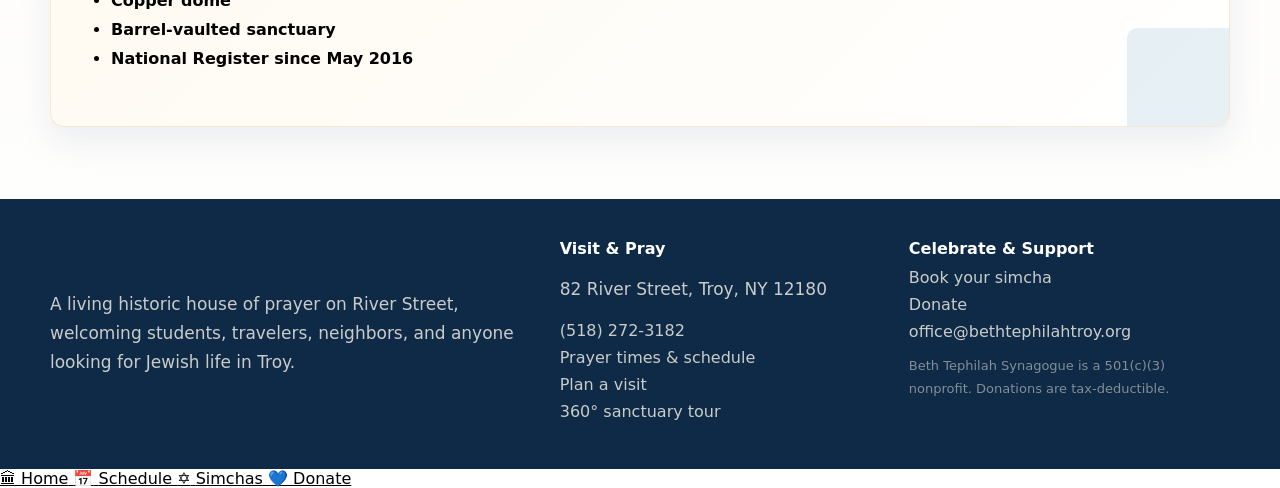
==== commit 23b585aa: "Merge branch 'main' into codex/redesign-synagogue-website-with-relevant-features-m4xcwj" ====
--- a/bet-tefila-troy/index.html
+++ b/bet-tefila-troy/index.html
@@ -43,8 +43,10 @@
         </div>
         <div class="container beth-tephilah-photo-grid" data-beth-tephilah-gallery></div>
       </section>
-
-      <section class="section history-feature">
+      <button class="btn-exit-tour" id="exitTourBtn" type="button" hidden>✕ Exit Tour</button>
+
+      <!-- HISTORY: The Troy Story -->
+      <section class="section history-feature" style="padding-top:90px">
         <div class="container section-header reveal">
           <div>
             <div class="eyebrow">About</div>
@@ -52,14 +54,51 @@
           </div>
           <p>Beth Tephila is located in Troy’s Central Historic District and was placed on the National Register of Historic Places in May 2016. The message is simple: this is protected American Jewish history, and it remains a living home for faith, family, and community.</p>
         </div>
-        <div class="container heritage-ribbon reveal" aria-label="Historic timeline highlights">
-          <div><strong>1850</strong><span>Congregation roots in Troy Jewish life</span></div>
+        <div class="container heritage-ribbon reveal">
+          <div><strong>1850</strong><span>Congregation roots in Troy's Jewish community</span></div>
           <div><strong>1909</strong><span>Grand River Street synagogue built near the Hudson</span></div>
-          <div><strong>2016</strong><span>Placed on the National Register of Historic Places</span></div>
-          <div><strong>Today</strong><span>Prayer, kosher meals, students, travelers, events</span></div>
-        </div>
-      </section>
-
+          <div><strong>2016</strong><span>National Register of Historic Places</span></div>
+          <div><strong>Now</strong><span>Daily prayer, meals, milestones, and community</span></div>
+        </div>
+      </section>
+
+      <!-- ARCHITECTURE: What You See -->
+      <section class="section">
+        <div class="container">
+          <div class="section-header reveal">
+            <div>
+              <div class="eyebrow">Architecture & space</div>
+              <h2>A synagogue that takes your breath away.</h2>
+            </div>
+          </div>
+          <div class="grid two reveal">
+            <div class="glass-card form-card wall-card">
+              <div class="eyebrow">The building</div>
+              <h2 style="font-size:clamp(30px,4vw,52px)">Neo-Classical. Doric columns. Copper dome.</h2>
+              <p>The 1909 building was designed for a larger Jewish Troy — with a monumental portico, soaring copper dome, long barrel-vaulted sanctuary, women's balcony, and Hudson River views. It was built to last centuries. And it has.</p>
+              <ul class="detail-list" style="margin-top:18px">
+                <li>Neo-Classical exterior with Doric columns</li>
+                <li>Towering entry section and copper dome</li>
+                <li>Long barrel-vaulted sanctuary ceiling</li>
+                <li>Women's balcony supported by columns</li>
+                <li>Located in Troy's Central Historic District</li>
+              </ul>
+              <div class="actions" style="margin-top:22px">
+                <a class="button primary" href="https://synagogues-360.anumuseum.org.il/gallery/beth-tephilah/" target="_blank" rel="noopener">Open 360° tour</a>
+                <a class="button secondary" href="book.html">Book a private tour</a>
+              </div>
+            </div>
+            <div class="glass-card form-card deep-history-card">
+              <div class="eyebrow">History alive</div>
+              <h2 style="font-size:clamp(30px,4vw,52px)">On the National Register since 2016.</h2>
+              <p>Samuel Gruber called it "a grand historic synagogue overlooking the Hudson." Synagogues360, the ANU Museum of the Jewish People's digital archive, chose Beth Tephilah for its 360° virtual tour collection.</p>
+              <p style="margin-top:14px">Rabbi Laibel Morrison has led this congregation since 1982. The building and community are inseparable — neither is a museum piece.</p>
+            </div>
+          </div>
+        </div>
+      </section>
+
+      <!-- ALIVE: What Happens Inside -->
       <section class="section section-live">
         <div class="container grid four fact-grid">
           <article class="card reveal"><span class="tag">Celebrate</span><h3>Minyanim</h3><p>Call ahead for Shabbat minyan details and current gathering times, especially if you are traveling through Troy.</p></article>
@@ -69,14 +108,45 @@
         </div>
       </section>
 
-      <section class="section heritage-section">
-        <div class="container grid two">
-          <div class="glass-card form-card reveal wall-card">
-            <div class="eyebrow">The building</div>
-            <h2>A grand synagogue overlooking the Hudson.</h2>
-            <p>The River Street building was constructed in 1909 when Troy’s Jewish community was large enough to build on a grand scale overlooking the nearby Hudson River.</p>
-            <p>The exterior combines a towering entry section with a fine copper dome and a horizontal sanctuary section. Inside, the drama is the long barrel-vaulted sanctuary, Doric columns, and women’s balcony.</p>
-            <div class="actions"><a class="button primary" href="events.html">Welcome your event</a><a class="button secondary" href="contact.html">Ask for a tour</a></div>
+      <!-- SOCIAL: Follow the Life -->
+      <section class="social-feed-section">
+        <div class="container">
+          <div class="social-feed-header reveal" style="margin-bottom:40px">
+            <div class="eyebrow">Follow the community</div>
+            <h2>Beth Tephilah is happening now.</h2>
+            <p>Chanukah menorah lightings on River Street. Shabbat tables. Holiday celebrations. Heritage visits. Follow along on Facebook.</p>
+          </div>
+          <div class="grid two reveal" style="gap:28px">
+            <div class="social-feed-embed" id="fb-feed">
+              <div id="fb-root"></div>
+              <div class="fb-page"
+                data-href="https://www.facebook.com/bethtephilah.synagogue/"
+                data-tabs="timeline"
+                data-width="500"
+                data-height="500"
+                data-small-header="true"
+                data-adapt-container-width="true"
+                data-hide-cover="false"
+                data-show-facepile="false">
+              </div>
+            </div>
+            <div style="display:grid;gap:16px;align-content:start">
+              <div class="social-card">
+                <h3>Facebook</h3>
+                <p>Photos, announcements, holiday events, and community updates. The most active social channel for Beth Tephilah.</p>
+                <a class="button secondary" href="https://www.facebook.com/bethtephilah.synagogue/" target="_blank" rel="noopener" style="color:white;border-color:rgba(255,255,255,.32);background:rgba(255,255,255,.12)">Follow on Facebook →</a>
+              </div>
+              <div class="social-card">
+                <h3>Call or Email</h3>
+                <p>For shabbat, events, and simcha planning: always reach out directly. The community responds personally.</p>
+                <a class="button copper" href="tel:+15182723182" style="display:inline-flex;margin-top:4px">(518) 272-3182</a>
+              </div>
+              <div class="social-card">
+                <h3>Plan Your Visit</h3>
+                <p>Downtown Troy, near RPI and Russell Sage College, overlooking the Hudson. Walking distance from hotels.</p>
+                <a class="button secondary" href="https://maps.google.com/?q=82+River+Street+Troy+NY+12180" target="_blank" rel="noopener" style="color:white;border-color:rgba(255,255,255,.32);background:rgba(255,255,255,.12)">Get directions →</a>
+              </div>
+            </div>
           </div>
           <div class="glass-card form-card reveal wall-card deep-history-card">
             <div class="eyebrow">Identity</div>
@@ -92,10 +162,44 @@
           </div>
         </div>
       </section>
+
     </main>
     <div data-shared-footer></div>
   </div>
+  <script src="config.js"></script>
   <script src="shared/content.js"></script>
   <script src="assets/js/site.js"></script>
+  <script>
+    // 360 hero interaction
+    const hero = document.getElementById('hero360');
+    const exitBtn = document.getElementById('exitTourBtn');
+    document.getElementById('enterTourBtn').addEventListener('click', function() {
+      hero.classList.add('tour-active');
+      exitBtn.removeAttribute('hidden');
+    });
+    exitBtn.addEventListener('click', function() {
+      hero.classList.remove('tour-active');
+      exitBtn.setAttribute('hidden', '');
+    });
+    document.addEventListener('keydown', function(e) {
+      if (e.key === 'Escape') {
+        hero.classList.remove('tour-active');
+        exitBtn.setAttribute('hidden', '');
+      }
+    });
+
+    // Facebook SDK
+    window.fbAsyncInit = function() {
+      FB.init({ xfbml: true, version: 'v19.0' });
+    };
+    (function(d, s, id) {
+      var js, fjs = d.getElementsByTagName(s)[0];
+      if (d.getElementById(id)) return;
+      js = d.createElement(s); js.id = id;
+      js.src = 'https://connect.facebook.net/en_US/sdk.js';
+      js.async = true; js.defer = true; js.crossOrigin = 'anonymous';
+      fjs.parentNode.insertBefore(js, fjs);
+    }(document, 'script', 'facebook-jssdk'));
+  </script>
 </body>
 </html>
--- a/bet-tefila-troy/assets/css/styles.css
+++ b/bet-tefila-troy/assets/css/styles.css
@@ -21,6 +21,20 @@
   --radius-xl: 20px;
   --radius-lg: 14px;
   --max: 1180px;
+
+  /* Warm heritage */
+  --oak: #b98958;
+  --oak-light: #ead7bd;
+  --parchment: #f7efe2;
+
+  /* Legacy aliases used by older HTML */
+  --ink: var(--navy);
+  --ink-soft: var(--navy-soft);
+  --paper: var(--sky-light);
+  --paper-2: var(--sky-wash);
+  --teal: var(--sky-mid);
+  --wall-blue: var(--sky);
+  --wall-blue-light: var(--sky-light);
 }
 
 * { box-sizing: border-box; }
@@ -185,3 +199,157 @@
   .heritage-ribbon { grid-template-columns: 1fr; }
   .heritage-ribbon div { border-right: 0; border-bottom: 1px solid rgba(201,154,58,.20); }
 }
+
+/* Beth Tephilah KRPano hero + photo gallery */
+.beth-tephilah-360-hero {
+  position: relative;
+  min-height: 78vh;
+  min-height: 78svh;
+  overflow: hidden;
+  isolation: isolate;
+  display: flex;
+  align-items: flex-end;
+  background: #11212b;
+}
+.beth-tephilah-pano-wrap,
+.beth-tephilah-pano,
+.beth-tephilah-pano-poster,
+.beth-tephilah-hero-scrim {
+  position: absolute;
+  inset: 0;
+}
+.beth-tephilah-pano-wrap { z-index: 0; }
+.beth-tephilah-pano { min-height: 100%; touch-action: none; background: #11212b; }
+.beth-tephilah-pano-poster {
+  display: grid;
+  place-items: center;
+  color: white;
+  font-weight: 900;
+  letter-spacing: .04em;
+  text-shadow: 0 10px 30px rgba(0,0,0,.56);
+  background:
+    linear-gradient(rgba(17,33,43,.24), rgba(17,33,43,.34)),
+    url('https://synagogues-360.anumuseum.org.il/wp-content/uploads/2017/12/united_states_276_01.jpg') center/cover no-repeat;
+  transition: opacity .45s ease, visibility .45s ease;
+  pointer-events: none;
+}
+.beth-tephilah-360-hero.is-pano-ready .beth-tephilah-pano-poster { opacity: 0; visibility: hidden; }
+.beth-tephilah-pano-fallback {
+  position: absolute;
+  left: 50%;
+  top: 24px;
+  transform: translateX(-50%);
+  z-index: 3;
+  width: min(92%, 420px);
+  padding: 12px 16px;
+  border-radius: 10px;
+  color: white;
+  text-align: center;
+  font-weight: 850;
+  background: rgba(17,33,43,.78);
+  backdrop-filter: blur(12px);
+  pointer-events: none;
+}
+.beth-tephilah-hero-scrim {
+  z-index: 1;
+  background:
+    linear-gradient(90deg, rgba(17,33,43,.56) 0%, rgba(17,33,43,.30) 42%, rgba(17,33,43,.06) 100%),
+    linear-gradient(0deg, rgba(17,33,43,.48) 0%, rgba(17,33,43,.12) 54%, rgba(17,33,43,.12) 100%);
+  pointer-events: none;
+}
+.beth-tephilah-hero-content {
+  position: relative;
+  z-index: 2;
+  width: min(760px, calc(100% - 32px));
+  margin: 0 auto clamp(26px, 7vh, 74px);
+  padding: clamp(22px, 4vw, 44px);
+  color: var(--ink);
+  border: 1px solid rgba(255,255,255,.72);
+  border-radius: var(--radius-xl);
+  background: rgba(255,255,255,.90);
+  box-shadow: 0 18px 46px rgba(0,0,0,.18);
+  backdrop-filter: blur(12px);
+  pointer-events: auto;
+}
+.beth-tephilah-hero-content .eyebrow { color: var(--copper-dark); }
+.beth-tephilah-hero-content h1 { font-size: clamp(44px, 8vw, 104px); text-shadow: none; }
+.beth-tephilah-hero-content .lede { color: var(--ink-soft); margin-bottom: 0; }
+.beth-tephilah-hero-actions { display: flex; flex-wrap: wrap; gap: 12px; align-items: center; margin-top: 24px; }
+.instruction-badge {
+  display: inline-flex;
+  align-items: center;
+  min-height: 48px;
+  padding: 12px 16px;
+  border-radius: 10px;
+  color: var(--ink);
+  background: #f4f1ec;
+  border: 1px solid rgba(17,33,43,.10);
+  font-weight: 900;
+}
+.beth-tephilah-photo-section { scroll-margin-top: 96px; }
+.beth-tephilah-photo-grid {
+  display: grid;
+  grid-template-columns: repeat(3, minmax(0, 1fr));
+  gap: 16px;
+}
+.beth-tephilah-photo-card {
+  border: 0;
+  padding: 0;
+  border-radius: 10px;
+  overflow: hidden;
+  background: #ffffff;
+  box-shadow: 0 10px 26px rgba(17,33,43,.08);
+  cursor: pointer;
+}
+.beth-tephilah-photo-card img { width: 100%; aspect-ratio: 4 / 3; object-fit: cover; display: block; transition: transform .28s ease; }
+.beth-tephilah-photo-card:hover img,
+.beth-tephilah-photo-card:focus-visible img { transform: scale(1.045); }
+.beth-tephilah-lightbox {
+  position: fixed;
+  inset: 0;
+  z-index: 100;
+  display: none;
+  align-items: center;
+  justify-content: center;
+  padding: 22px;
+  background: rgba(17,33,43,.86);
+  backdrop-filter: blur(12px);
+}
+.beth-tephilah-lightbox.open { display: flex; }
+.beth-tephilah-lightbox figure { margin: 0; width: min(1080px, 100%); color: white; }
+.beth-tephilah-lightbox img { width: 100%; max-height: 82vh; object-fit: contain; border-radius: 10px; box-shadow: 0 20px 60px rgba(0,0,0,.38); background: rgba(255,255,255,.08); }
+.beth-tephilah-lightbox figcaption { margin-top: 12px; font-weight: 800; color: rgba(255,255,255,.86); }
+.beth-tephilah-lightbox-close {
+  position: absolute;
+  top: 18px;
+  right: 18px;
+  width: 48px;
+  height: 48px;
+  border: 0;
+  border-radius: 10px;
+  color: var(--ink);
+  background: white;
+  font-size: 28px;
+  line-height: 1;
+  cursor: pointer;
+}
+@media (min-width: 861px) {
+  .beth-tephilah-360-hero { min-height: 82vh; min-height: 82svh; }
+  .beth-tephilah-hero-content { margin-left: max(32px, calc((100vw - var(--max)) / 2)); margin-right: auto; }
+}
+@media (max-width: 860px) {
+  .beth-tephilah-360-hero { min-height: max(540px, 78vh); min-height: max(540px, 78svh); }
+  .beth-tephilah-hero-scrim { background: linear-gradient(0deg, rgba(17,33,43,.52), rgba(17,33,43,.16)); }
+  .beth-tephilah-hero-content { padding: 20px; border-radius: 14px; }
+  .beth-tephilah-hero-content h1 { font-size: clamp(40px, 13vw, 64px); }
+  .beth-tephilah-hero-actions .button,
+  .instruction-badge { width: 100%; justify-content: center; }
+  .beth-tephilah-photo-grid {
+    display: flex;
+    overflow-x: auto;
+    scroll-snap-type: x mandatory;
+    padding-bottom: 12px;
+    -webkit-overflow-scrolling: touch;
+  }
+  .beth-tephilah-photo-card { flex: 0 0 82%; scroll-snap-align: start; }
+}
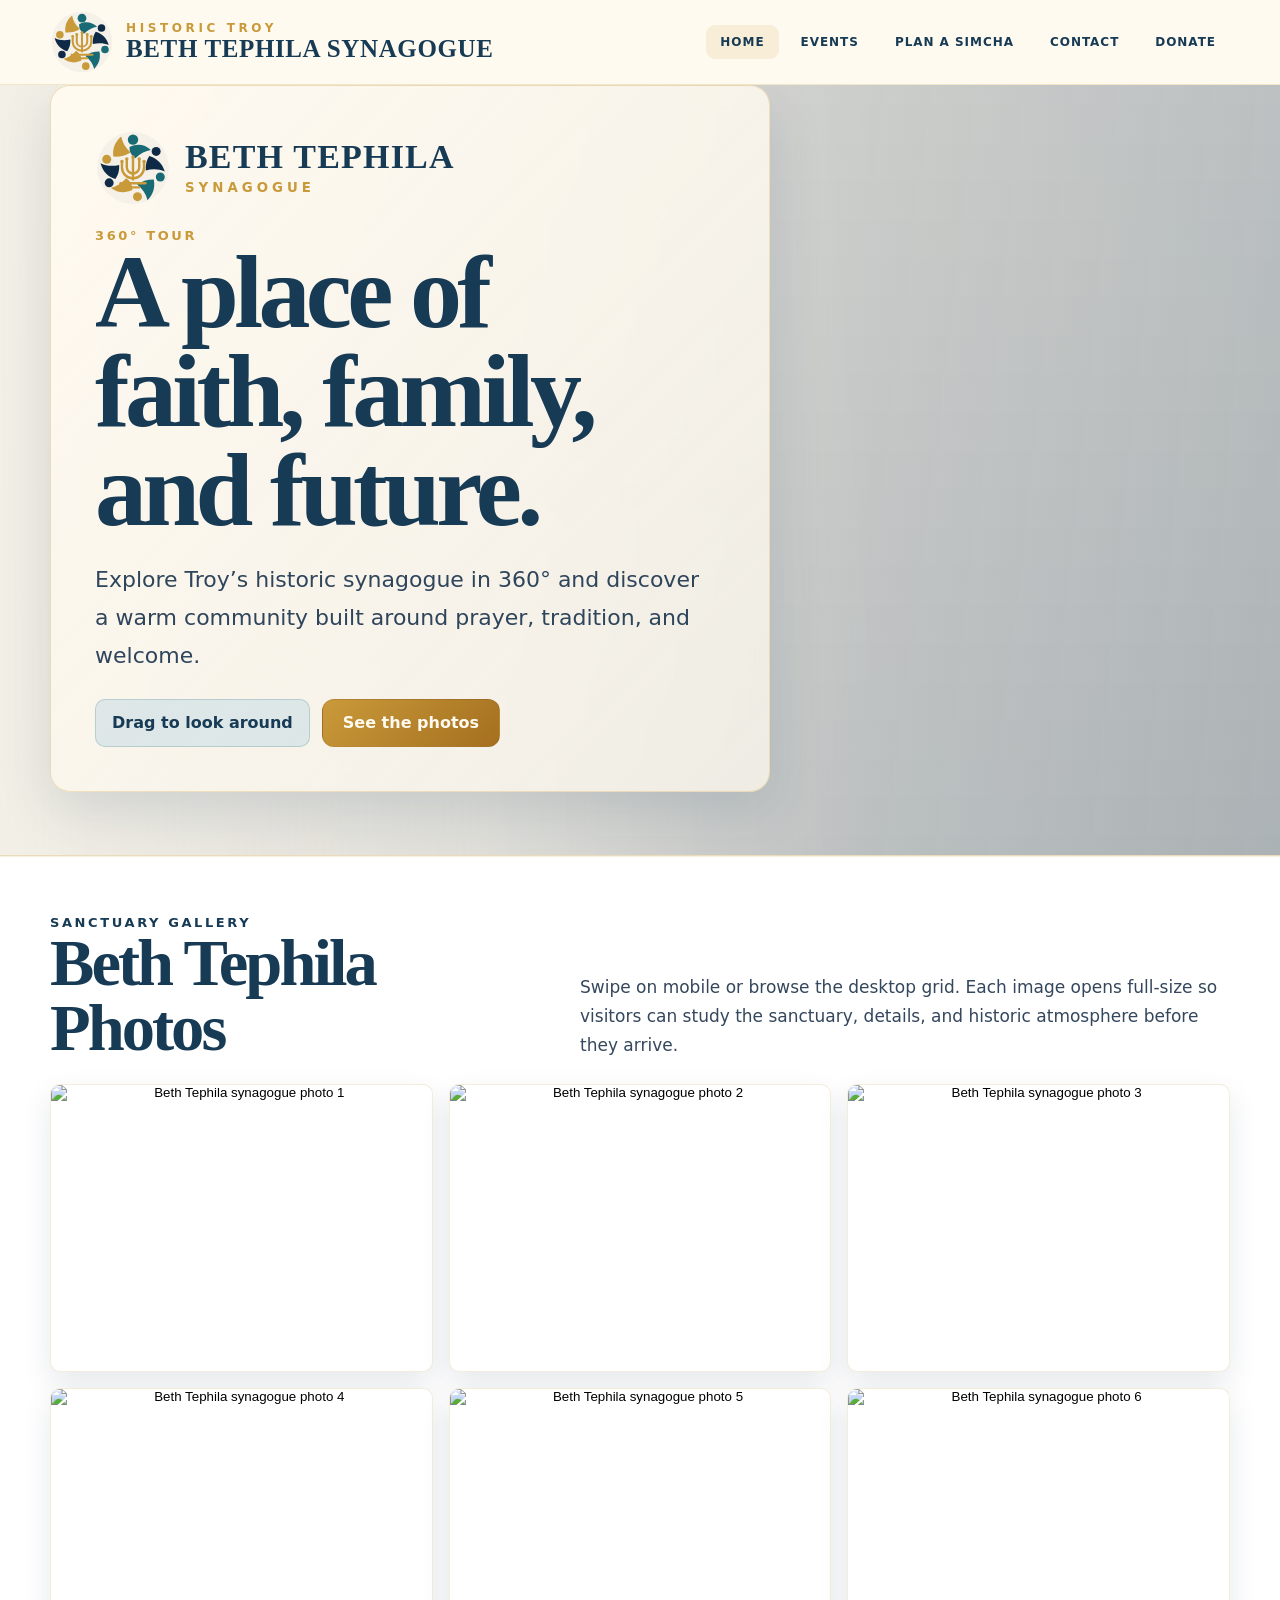
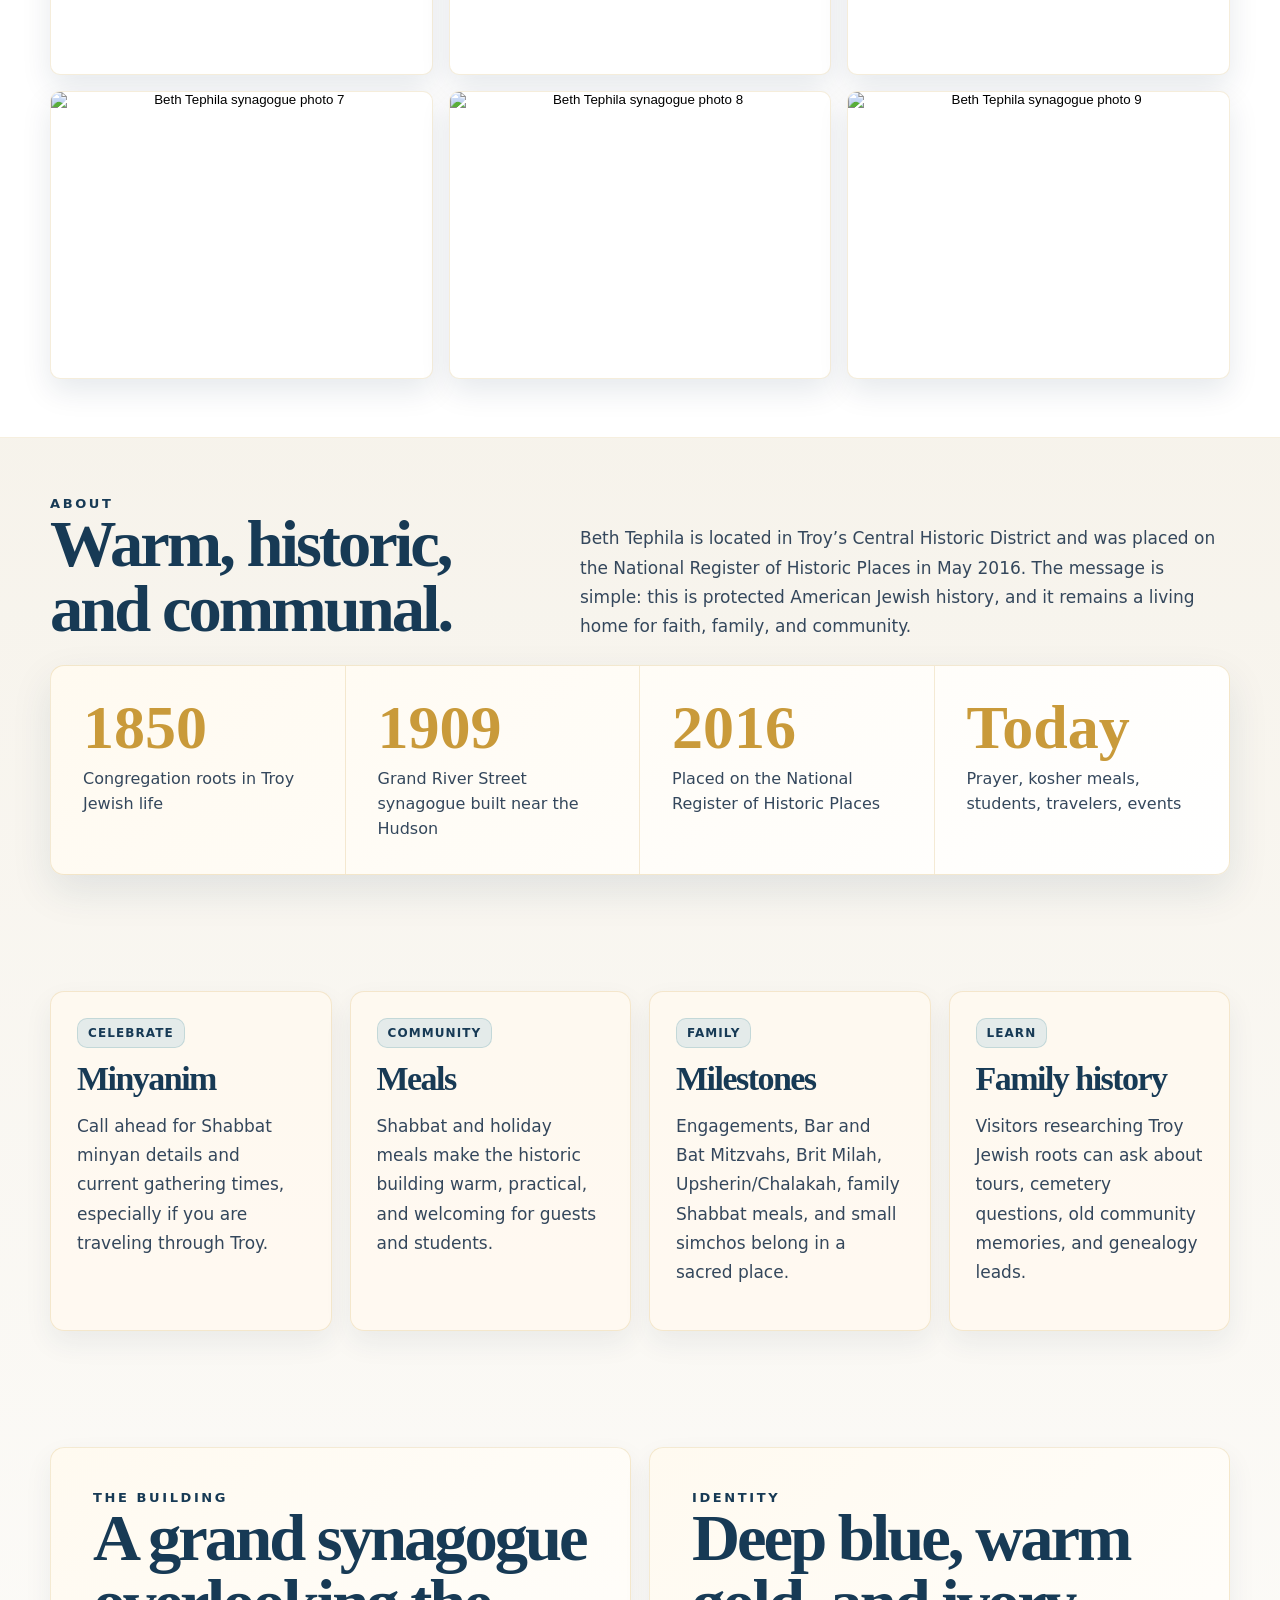
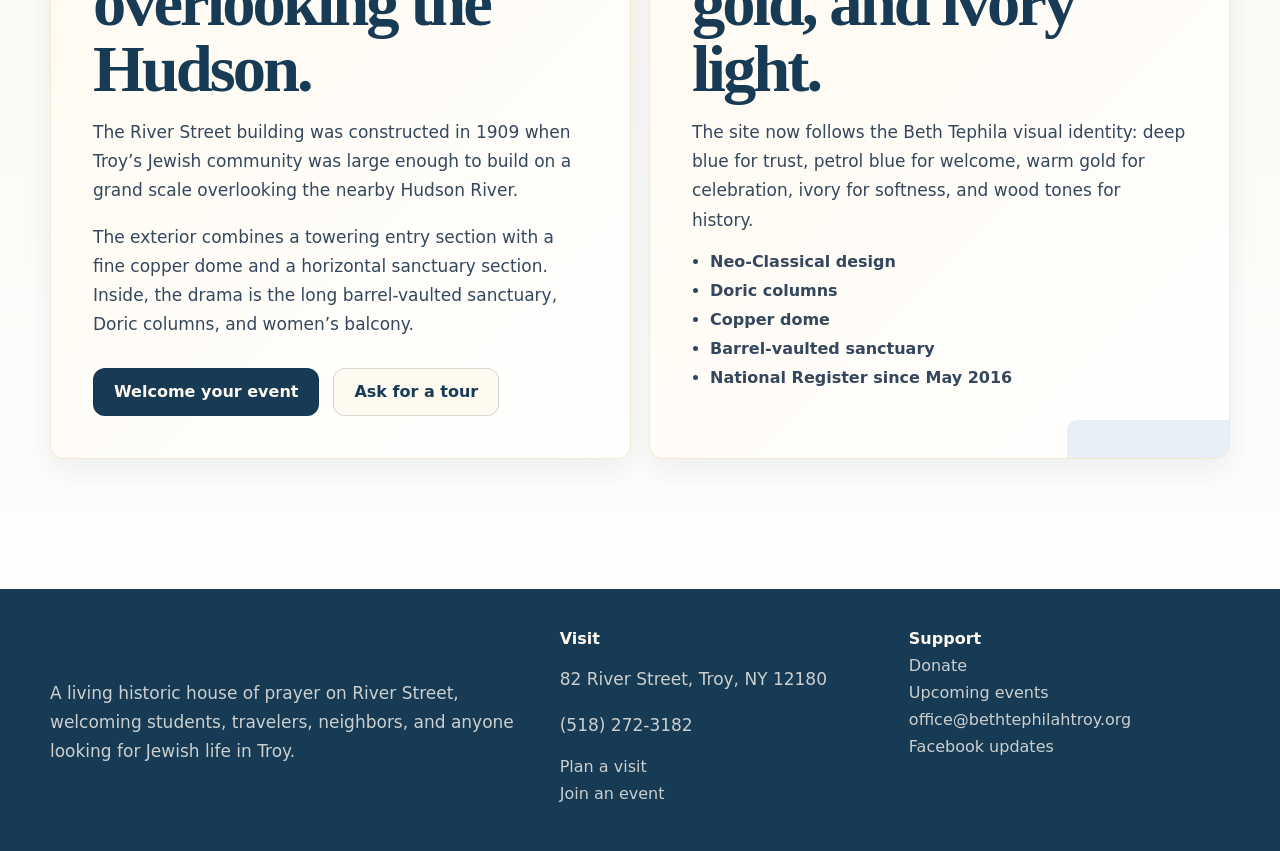
==== commit 58101b42: "Stabilize tour and refine simcha content" ====
--- a/bet-tefila-troy/index.html
+++ b/bet-tefila-troy/index.html
@@ -14,11 +14,10 @@
     <main id="main">
       <section class="beth-tephilah-360-hero" aria-label="Interactive 360 degree tour of Beth Tephila synagogue">
         <div class="beth-tephilah-pano-wrap">
-          <div id="beth-tephilah-pano" class="beth-tephilah-pano" role="application" aria-label="Interactive 360 degree tour of Beth Tephila synagogue"></div>
+          <iframe id="beth-tephilah-pano" class="beth-tephilah-pano beth-tephilah-hosted-tour" src="https://synagogues-360.anumuseum.org.il/gallery/beth-tephilah/" title="Interactive 360 degree tour of Beth Tephila synagogue" loading="eager" allowfullscreen></iframe>
           <div class="beth-tephilah-pano-poster" data-pano-poster>
             <span>Loading 360° view…</span>
           </div>
-          <div class="beth-tephilah-pano-fallback" data-pano-fallback hidden>360 view unavailable — see photos below.</div>
           <div class="beth-tephilah-hero-scrim" aria-hidden="true"></div>
         </div>
         <div class="beth-tephilah-hero-content reveal">
@@ -43,10 +42,8 @@
         </div>
         <div class="container beth-tephilah-photo-grid" data-beth-tephilah-gallery></div>
       </section>
-      <button class="btn-exit-tour" id="exitTourBtn" type="button" hidden>✕ Exit Tour</button>
 
-      <!-- HISTORY: The Troy Story -->
-      <section class="section history-feature" style="padding-top:90px">
+      <section class="section history-feature">
         <div class="container section-header reveal">
           <div>
             <div class="eyebrow">About</div>
@@ -54,99 +51,31 @@
           </div>
           <p>Beth Tephila is located in Troy’s Central Historic District and was placed on the National Register of Historic Places in May 2016. The message is simple: this is protected American Jewish history, and it remains a living home for faith, family, and community.</p>
         </div>
-        <div class="container heritage-ribbon reveal">
-          <div><strong>1850</strong><span>Congregation roots in Troy's Jewish community</span></div>
+        <div class="container heritage-ribbon reveal" aria-label="Historic timeline highlights">
+          <div><strong>1850</strong><span>Congregation roots in Troy Jewish life</span></div>
           <div><strong>1909</strong><span>Grand River Street synagogue built near the Hudson</span></div>
-          <div><strong>2016</strong><span>National Register of Historic Places</span></div>
-          <div><strong>Now</strong><span>Daily prayer, meals, milestones, and community</span></div>
+          <div><strong>2016</strong><span>Placed on the National Register of Historic Places</span></div>
+          <div><strong>Today</strong><span>Prayer, kosher meals, students, travelers, events</span></div>
         </div>
       </section>
 
-      <!-- ARCHITECTURE: What You See -->
-      <section class="section">
-        <div class="container">
-          <div class="section-header reveal">
-            <div>
-              <div class="eyebrow">Architecture & space</div>
-              <h2>A synagogue that takes your breath away.</h2>
-            </div>
-          </div>
-          <div class="grid two reveal">
-            <div class="glass-card form-card wall-card">
-              <div class="eyebrow">The building</div>
-              <h2 style="font-size:clamp(30px,4vw,52px)">Neo-Classical. Doric columns. Copper dome.</h2>
-              <p>The 1909 building was designed for a larger Jewish Troy — with a monumental portico, soaring copper dome, long barrel-vaulted sanctuary, women's balcony, and Hudson River views. It was built to last centuries. And it has.</p>
-              <ul class="detail-list" style="margin-top:18px">
-                <li>Neo-Classical exterior with Doric columns</li>
-                <li>Towering entry section and copper dome</li>
-                <li>Long barrel-vaulted sanctuary ceiling</li>
-                <li>Women's balcony supported by columns</li>
-                <li>Located in Troy's Central Historic District</li>
-              </ul>
-              <div class="actions" style="margin-top:22px">
-                <a class="button primary" href="https://synagogues-360.anumuseum.org.il/gallery/beth-tephilah/" target="_blank" rel="noopener">Open 360° tour</a>
-                <a class="button secondary" href="book.html">Book a private tour</a>
-              </div>
-            </div>
-            <div class="glass-card form-card deep-history-card">
-              <div class="eyebrow">History alive</div>
-              <h2 style="font-size:clamp(30px,4vw,52px)">On the National Register since 2016.</h2>
-              <p>Samuel Gruber called it "a grand historic synagogue overlooking the Hudson." Synagogues360, the ANU Museum of the Jewish People's digital archive, chose Beth Tephilah for its 360° virtual tour collection.</p>
-              <p style="margin-top:14px">Rabbi Laibel Morrison has led this congregation since 1982. The building and community are inseparable — neither is a museum piece.</p>
-            </div>
-          </div>
-        </div>
-      </section>
-
-      <!-- ALIVE: What Happens Inside -->
       <section class="section section-live">
         <div class="container grid four fact-grid">
           <article class="card reveal"><span class="tag">Celebrate</span><h3>Minyanim</h3><p>Call ahead for Shabbat minyan details and current gathering times, especially if you are traveling through Troy.</p></article>
           <article class="card reveal"><span class="tag">Community</span><h3>Meals</h3><p>Shabbat and holiday meals make the historic building warm, practical, and welcoming for guests and students.</p></article>
-          <article class="card reveal"><span class="tag">Family</span><h3>Milestones</h3><p>Bar and Bat Mitzvahs, weddings, Brit Milah, Upsherin/Chalakah, family Shabbat meals, and meaningful gatherings belong in a sacred place.</p></article>
+          <article class="card reveal"><span class="tag">Family</span><h3>Milestones</h3><p>Engagements, Bar and Bat Mitzvahs, Brit Milah, Upsherin/Chalakah, family Shabbat meals, and small simchos belong in a sacred place.</p></article>
           <article class="card reveal"><span class="tag">Learn</span><h3>Family history</h3><p>Visitors researching Troy Jewish roots can ask about tours, cemetery questions, old community memories, and genealogy leads.</p></article>
         </div>
       </section>
 
-      <!-- SOCIAL: Follow the Life -->
-      <section class="social-feed-section">
-        <div class="container">
-          <div class="social-feed-header reveal" style="margin-bottom:40px">
-            <div class="eyebrow">Follow the community</div>
-            <h2>Beth Tephilah is happening now.</h2>
-            <p>Chanukah menorah lightings on River Street. Shabbat tables. Holiday celebrations. Heritage visits. Follow along on Facebook.</p>
-          </div>
-          <div class="grid two reveal" style="gap:28px">
-            <div class="social-feed-embed" id="fb-feed">
-              <div id="fb-root"></div>
-              <div class="fb-page"
-                data-href="https://www.facebook.com/bethtephilah.synagogue/"
-                data-tabs="timeline"
-                data-width="500"
-                data-height="500"
-                data-small-header="true"
-                data-adapt-container-width="true"
-                data-hide-cover="false"
-                data-show-facepile="false">
-              </div>
-            </div>
-            <div style="display:grid;gap:16px;align-content:start">
-              <div class="social-card">
-                <h3>Facebook</h3>
-                <p>Photos, announcements, holiday events, and community updates. The most active social channel for Beth Tephilah.</p>
-                <a class="button secondary" href="https://www.facebook.com/bethtephilah.synagogue/" target="_blank" rel="noopener" style="color:white;border-color:rgba(255,255,255,.32);background:rgba(255,255,255,.12)">Follow on Facebook →</a>
-              </div>
-              <div class="social-card">
-                <h3>Call or Email</h3>
-                <p>For shabbat, events, and simcha planning: always reach out directly. The community responds personally.</p>
-                <a class="button copper" href="tel:+15182723182" style="display:inline-flex;margin-top:4px">(518) 272-3182</a>
-              </div>
-              <div class="social-card">
-                <h3>Plan Your Visit</h3>
-                <p>Downtown Troy, near RPI and Russell Sage College, overlooking the Hudson. Walking distance from hotels.</p>
-                <a class="button secondary" href="https://maps.google.com/?q=82+River+Street+Troy+NY+12180" target="_blank" rel="noopener" style="color:white;border-color:rgba(255,255,255,.32);background:rgba(255,255,255,.12)">Get directions →</a>
-              </div>
-            </div>
+      <section class="section heritage-section">
+        <div class="container grid two">
+          <div class="glass-card form-card reveal wall-card">
+            <div class="eyebrow">The building</div>
+            <h2>A grand synagogue overlooking the Hudson.</h2>
+            <p>The River Street building was constructed in 1909 when Troy’s Jewish community was large enough to build on a grand scale overlooking the nearby Hudson River.</p>
+            <p>The exterior combines a towering entry section with a fine copper dome and a horizontal sanctuary section. Inside, the drama is the long barrel-vaulted sanctuary, Doric columns, and women’s balcony.</p>
+            <div class="actions"><a class="button primary" href="events.html">Welcome your event</a><a class="button secondary" href="contact.html">Ask for a tour</a></div>
           </div>
           <div class="glass-card form-card reveal wall-card deep-history-card">
             <div class="eyebrow">Identity</div>
@@ -162,44 +91,10 @@
           </div>
         </div>
       </section>
-
     </main>
     <div data-shared-footer></div>
   </div>
-  <script src="config.js"></script>
   <script src="shared/content.js"></script>
   <script src="assets/js/site.js"></script>
-  <script>
-    // 360 hero interaction
-    const hero = document.getElementById('hero360');
-    const exitBtn = document.getElementById('exitTourBtn');
-    document.getElementById('enterTourBtn').addEventListener('click', function() {
-      hero.classList.add('tour-active');
-      exitBtn.removeAttribute('hidden');
-    });
-    exitBtn.addEventListener('click', function() {
-      hero.classList.remove('tour-active');
-      exitBtn.setAttribute('hidden', '');
-    });
-    document.addEventListener('keydown', function(e) {
-      if (e.key === 'Escape') {
-        hero.classList.remove('tour-active');
-        exitBtn.setAttribute('hidden', '');
-      }
-    });
-
-    // Facebook SDK
-    window.fbAsyncInit = function() {
-      FB.init({ xfbml: true, version: 'v19.0' });
-    };
-    (function(d, s, id) {
-      var js, fjs = d.getElementsByTagName(s)[0];
-      if (d.getElementById(id)) return;
-      js = d.createElement(s); js.id = id;
-      js.src = 'https://connect.facebook.net/en_US/sdk.js';
-      js.async = true; js.defer = true; js.crossOrigin = 'anonymous';
-      fjs.parentNode.insertBefore(js, fjs);
-    }(document, 'script', 'facebook-jssdk'));
-  </script>
 </body>
 </html>
--- a/bet-tefila-troy/assets/css/styles.css
+++ b/bet-tefila-troy/assets/css/styles.css
@@ -1,5 +1,5 @@
 :root {
-  --bt-blue-deep: #0E2A47;
+  --bt-blue-deep: #173A55;
   --bt-blue-petrol: #186B74;
   --bt-blue-powder: #B8D4E2;
   --bt-gold: #C99A3A;
@@ -17,24 +17,10 @@
   --glass: rgba(245, 241, 232, .78);
   --glass-strong: rgba(255, 255, 255, .92);
   --line: rgba(201, 154, 58, .22);
-  --shadow: 0 18px 46px rgba(14, 42, 71, .12);
+  --shadow: 0 16px 40px rgba(23, 58, 85, .10);
   --radius-xl: 20px;
   --radius-lg: 14px;
   --max: 1180px;
-
-  /* Warm heritage */
-  --oak: #b98958;
-  --oak-light: #ead7bd;
-  --parchment: #f7efe2;
-
-  /* Legacy aliases used by older HTML */
-  --ink: var(--navy);
-  --ink-soft: var(--navy-soft);
-  --paper: var(--sky-light);
-  --paper-2: var(--sky-wash);
-  --teal: var(--sky-mid);
-  --wall-blue: var(--sky);
-  --wall-blue-light: var(--sky-light);
 }
 
 * { box-sizing: border-box; }
@@ -47,8 +33,8 @@
   overflow-x: hidden;
   color: var(--ink);
   background:
-    radial-gradient(circle at 8% 4%, rgba(201, 154, 58, .10), transparent 24rem),
-    linear-gradient(180deg, var(--bt-white) 0%, var(--bt-ivory) 36%, #ffffff 100%);
+    radial-gradient(circle at 8% 4%, rgba(201, 154, 58, .08), transparent 24rem),
+    linear-gradient(180deg, #fffdfa 0%, var(--bt-ivory) 42%, #ffffff 100%);
   font-family: Manrope, Inter, ui-sans-serif, system-ui, -apple-system, BlinkMacSystemFont, "Segoe UI", sans-serif;
 }
 body::before {
@@ -76,7 +62,7 @@
 .container { width: min(var(--max), calc(100% - 32px)); margin: 0 auto; }
 .skip-link { position: absolute; top: -48px; left: 16px; z-index: 10; padding: 12px 16px; border-radius: 12px; background: var(--ink); color: var(--bt-white); }
 .skip-link:focus { top: 12px; }
-.scroll-progress { position: fixed; top: 0; left: 0; right: 0; z-index: 30; height: 4px; transform-origin: left center; transform: scaleX(0); background: linear-gradient(90deg, var(--bt-gold), var(--bt-blue-petrol)); }
+.scroll-progress { position: fixed; top: 0; left: 0; right: 0; z-index: 30; height: 4px; transform-origin: left center; transform: scaleX(0); background: var(--bt-gold); }
 
 .site-header { position: sticky; top: 0; z-index: 20; background: rgba(255,250,240,.94); border-bottom: 1px solid var(--line); backdrop-filter: blur(18px); }
 .navbar { min-height: 84px; display: flex; align-items: center; justify-content: space-between; gap: 24px; }
@@ -98,15 +84,15 @@
 .button.secondary { background: var(--bt-white); color: var(--bt-blue-deep); }
 .button.copper { background: linear-gradient(135deg, var(--bt-gold), #a56f1f); color: var(--bt-white); border-color: rgba(122,78,45,.18); }
 
-.beth-tephilah-360-hero { position: relative; min-height: 78vh; min-height: 78svh; overflow: hidden; isolation: isolate; display: flex; align-items: flex-end; background: var(--bt-blue-deep); border-bottom: 1px solid rgba(201,154,58,.26); }
+.beth-tephilah-360-hero { position: relative; min-height: 78vh; min-height: 78svh; overflow: hidden; isolation: isolate; display: flex; align-items: flex-end; background: var(--bt-ivory); border-bottom: 1px solid rgba(201,154,58,.26); }
 .beth-tephilah-pano-wrap, .beth-tephilah-pano, .beth-tephilah-pano-poster, .beth-tephilah-hero-scrim { position: absolute; inset: 0; }
 .beth-tephilah-pano-wrap { z-index: 0; }
 .beth-tephilah-pano { min-height: 100%; touch-action: none; background: var(--bt-blue-deep); }
 .beth-tephilah-pano-poster { display: grid; place-items: center; color: var(--bt-white); font-weight: 900; letter-spacing: .04em; text-shadow: 0 10px 30px rgba(0,0,0,.56); background: linear-gradient(rgba(14,42,71,.20), rgba(14,42,71,.28)), url('https://synagogues-360.anumuseum.org.il/wp-content/uploads/2017/12/united_states_276_01.jpg') center/cover no-repeat; transition: opacity .45s ease, visibility .45s ease; pointer-events: none; }
 .beth-tephilah-360-hero.is-pano-ready .beth-tephilah-pano-poster { opacity: 0; visibility: hidden; }
 .beth-tephilah-pano-fallback { position: absolute; left: 50%; top: 24px; transform: translateX(-50%); z-index: 3; width: min(92%, 420px); padding: 12px 16px; border-radius: 10px; color: var(--bt-white); text-align: center; font-weight: 850; background: rgba(14,42,71,.82); backdrop-filter: blur(12px); pointer-events: none; }
-.beth-tephilah-hero-scrim { z-index: 1; pointer-events: none; background: linear-gradient(90deg, rgba(245,241,232,.94) 0%, rgba(245,241,232,.70) 39%, rgba(245,241,232,.14) 66%, rgba(14,42,71,.12) 100%), linear-gradient(0deg, rgba(14,42,71,.30), rgba(14,42,71,.05)); }
-.beth-tephilah-hero-content { position: relative; z-index: 2; width: min(720px, calc(100% - 32px)); margin: 0 auto clamp(26px, 7vh, 74px); padding: clamp(22px, 4vw, 44px); color: var(--bt-blue-deep); border: 1px solid rgba(201,154,58,.28); border-radius: var(--radius-xl); background: linear-gradient(135deg, rgba(255,250,240,.96), rgba(245,241,232,.86)); box-shadow: 0 24px 70px rgba(14,42,71,.18); backdrop-filter: blur(12px); pointer-events: auto; }
+.beth-tephilah-hero-scrim { z-index: 1; pointer-events: none; background: linear-gradient(90deg, rgba(245,241,232,.96) 0%, rgba(245,241,232,.66) 38%, rgba(245,241,232,.10) 68%, rgba(23,58,85,.06) 100%); }
+.beth-tephilah-hero-content { position: relative; z-index: 2; width: min(720px, calc(100% - 32px)); margin: 0 auto clamp(26px, 7vh, 74px); padding: clamp(22px, 4vw, 44px); color: var(--bt-blue-deep); border: 1px solid rgba(201,154,58,.28); border-radius: var(--radius-xl); background: linear-gradient(135deg, rgba(255,250,240,.96), rgba(245,241,232,.86)); box-shadow: 0 18px 54px rgba(23,58,85,.14); backdrop-filter: blur(12px); pointer-events: auto; }
 .hero-brand-lockup { display: inline-flex; align-items: center; gap: 14px; margin-bottom: 22px; }
 .hero-brand-lockup img { width: 76px; height: 76px; }
 .hero-brand-lockup strong, .hero-brand-lockup small { display: block; }
@@ -125,9 +111,9 @@
 .grid.two { grid-template-columns: repeat(2, minmax(0, 1fr)); }
 .grid.three { grid-template-columns: repeat(3, minmax(0, 1fr)); }
 .grid.four { grid-template-columns: repeat(4, minmax(0, 1fr)); }
-.card, .glass-card, .form-card { background: rgba(255,250,240,.86); border: 1px solid rgba(201,154,58,.20); border-radius: var(--radius-lg); box-shadow: 0 14px 34px rgba(14,42,71,.08); }
+.card, .glass-card, .form-card { background: rgba(255,250,240,.86); border: 1px solid rgba(201,154,58,.20); border-radius: var(--radius-lg); box-shadow: 0 12px 28px rgba(23,58,85,.07); }
 .card { padding: 26px; transition: transform .25s ease, box-shadow .25s ease; }
-.card:hover { transform: translateY(-3px); box-shadow: 0 16px 34px rgba(14,42,71,.12); }
+.card:hover { transform: translateY(-3px); box-shadow: 0 14px 30px rgba(23,58,85,.09); }
 .card .tag { display: inline-flex; margin-bottom: 14px; padding: 7px 10px; border-radius: 10px; color: var(--bt-blue-deep); background: rgba(184,212,226,.38); border: 1px solid rgba(24,107,116,.16); font-weight: 850; font-size: 12px; letter-spacing: .09em; text-transform: uppercase; }
 .form-card { padding: clamp(22px, 4vw, 42px); }
 .wall-card { background: linear-gradient(135deg, var(--bt-white), #ffffff); }
@@ -139,7 +125,7 @@
 .beth-tephilah-photo-card { border: 1px solid rgba(201,154,58,.18); padding: 0; border-radius: 10px; overflow: hidden; background: #ffffff; box-shadow: 0 12px 30px rgba(14,42,71,.10); cursor: pointer; }
 .beth-tephilah-photo-card img { width: 100%; aspect-ratio: 4 / 3; object-fit: cover; display: block; transition: transform .28s ease; }
 .beth-tephilah-photo-card:hover img, .beth-tephilah-photo-card:focus-visible img { transform: scale(1.045); }
-.beth-tephilah-lightbox { position: fixed; inset: 0; z-index: 100; display: none; align-items: center; justify-content: center; padding: 22px; background: rgba(14,42,71,.88); backdrop-filter: blur(12px); }
+.beth-tephilah-lightbox { position: fixed; inset: 0; z-index: 100; display: none; align-items: center; justify-content: center; padding: 22px; background: rgba(23,58,85,.82); backdrop-filter: blur(12px); }
 .beth-tephilah-lightbox.open { display: flex; }
 .beth-tephilah-lightbox figure { margin: 0; width: min(1080px, 100%); color: var(--bt-white); }
 .beth-tephilah-lightbox img { width: 100%; max-height: 82vh; object-fit: contain; border-radius: 10px; box-shadow: 0 20px 60px rgba(0,0,0,.38); background: rgba(255,255,255,.08); }
@@ -189,7 +175,7 @@
   .brand-name { font-size: 19px; }
   .form-grid, .donation-options { grid-template-columns: 1fr; }
   .beth-tephilah-360-hero { min-height: max(540px, 78vh); min-height: max(540px, 78svh); }
-  .beth-tephilah-hero-scrim { background: linear-gradient(0deg, rgba(245,241,232,.92), rgba(245,241,232,.26)); }
+  .beth-tephilah-hero-scrim { background: linear-gradient(0deg, rgba(245,241,232,.92), rgba(245,241,232,.18)); }
   .beth-tephilah-hero-content { padding: 20px; border-radius: 14px; }
   .hero-brand-lockup img { width: 58px; height: 58px; }
   .beth-tephilah-hero-content h1 { max-width: 11ch; font-size: clamp(40px, 13vw, 64px); }
@@ -199,157 +185,4 @@
   .heritage-ribbon { grid-template-columns: 1fr; }
   .heritage-ribbon div { border-right: 0; border-bottom: 1px solid rgba(201,154,58,.20); }
 }
-
-/* Beth Tephilah KRPano hero + photo gallery */
-.beth-tephilah-360-hero {
-  position: relative;
-  min-height: 78vh;
-  min-height: 78svh;
-  overflow: hidden;
-  isolation: isolate;
-  display: flex;
-  align-items: flex-end;
-  background: #11212b;
-}
-.beth-tephilah-pano-wrap,
-.beth-tephilah-pano,
-.beth-tephilah-pano-poster,
-.beth-tephilah-hero-scrim {
-  position: absolute;
-  inset: 0;
-}
-.beth-tephilah-pano-wrap { z-index: 0; }
-.beth-tephilah-pano { min-height: 100%; touch-action: none; background: #11212b; }
-.beth-tephilah-pano-poster {
-  display: grid;
-  place-items: center;
-  color: white;
-  font-weight: 900;
-  letter-spacing: .04em;
-  text-shadow: 0 10px 30px rgba(0,0,0,.56);
-  background:
-    linear-gradient(rgba(17,33,43,.24), rgba(17,33,43,.34)),
-    url('https://synagogues-360.anumuseum.org.il/wp-content/uploads/2017/12/united_states_276_01.jpg') center/cover no-repeat;
-  transition: opacity .45s ease, visibility .45s ease;
-  pointer-events: none;
-}
-.beth-tephilah-360-hero.is-pano-ready .beth-tephilah-pano-poster { opacity: 0; visibility: hidden; }
-.beth-tephilah-pano-fallback {
-  position: absolute;
-  left: 50%;
-  top: 24px;
-  transform: translateX(-50%);
-  z-index: 3;
-  width: min(92%, 420px);
-  padding: 12px 16px;
-  border-radius: 10px;
-  color: white;
-  text-align: center;
-  font-weight: 850;
-  background: rgba(17,33,43,.78);
-  backdrop-filter: blur(12px);
-  pointer-events: none;
-}
-.beth-tephilah-hero-scrim {
-  z-index: 1;
-  background:
-    linear-gradient(90deg, rgba(17,33,43,.56) 0%, rgba(17,33,43,.30) 42%, rgba(17,33,43,.06) 100%),
-    linear-gradient(0deg, rgba(17,33,43,.48) 0%, rgba(17,33,43,.12) 54%, rgba(17,33,43,.12) 100%);
-  pointer-events: none;
-}
-.beth-tephilah-hero-content {
-  position: relative;
-  z-index: 2;
-  width: min(760px, calc(100% - 32px));
-  margin: 0 auto clamp(26px, 7vh, 74px);
-  padding: clamp(22px, 4vw, 44px);
-  color: var(--ink);
-  border: 1px solid rgba(255,255,255,.72);
-  border-radius: var(--radius-xl);
-  background: rgba(255,255,255,.90);
-  box-shadow: 0 18px 46px rgba(0,0,0,.18);
-  backdrop-filter: blur(12px);
-  pointer-events: auto;
-}
-.beth-tephilah-hero-content .eyebrow { color: var(--copper-dark); }
-.beth-tephilah-hero-content h1 { font-size: clamp(44px, 8vw, 104px); text-shadow: none; }
-.beth-tephilah-hero-content .lede { color: var(--ink-soft); margin-bottom: 0; }
-.beth-tephilah-hero-actions { display: flex; flex-wrap: wrap; gap: 12px; align-items: center; margin-top: 24px; }
-.instruction-badge {
-  display: inline-flex;
-  align-items: center;
-  min-height: 48px;
-  padding: 12px 16px;
-  border-radius: 10px;
-  color: var(--ink);
-  background: #f4f1ec;
-  border: 1px solid rgba(17,33,43,.10);
-  font-weight: 900;
-}
-.beth-tephilah-photo-section { scroll-margin-top: 96px; }
-.beth-tephilah-photo-grid {
-  display: grid;
-  grid-template-columns: repeat(3, minmax(0, 1fr));
-  gap: 16px;
-}
-.beth-tephilah-photo-card {
-  border: 0;
-  padding: 0;
-  border-radius: 10px;
-  overflow: hidden;
-  background: #ffffff;
-  box-shadow: 0 10px 26px rgba(17,33,43,.08);
-  cursor: pointer;
-}
-.beth-tephilah-photo-card img { width: 100%; aspect-ratio: 4 / 3; object-fit: cover; display: block; transition: transform .28s ease; }
-.beth-tephilah-photo-card:hover img,
-.beth-tephilah-photo-card:focus-visible img { transform: scale(1.045); }
-.beth-tephilah-lightbox {
-  position: fixed;
-  inset: 0;
-  z-index: 100;
-  display: none;
-  align-items: center;
-  justify-content: center;
-  padding: 22px;
-  background: rgba(17,33,43,.86);
-  backdrop-filter: blur(12px);
-}
-.beth-tephilah-lightbox.open { display: flex; }
-.beth-tephilah-lightbox figure { margin: 0; width: min(1080px, 100%); color: white; }
-.beth-tephilah-lightbox img { width: 100%; max-height: 82vh; object-fit: contain; border-radius: 10px; box-shadow: 0 20px 60px rgba(0,0,0,.38); background: rgba(255,255,255,.08); }
-.beth-tephilah-lightbox figcaption { margin-top: 12px; font-weight: 800; color: rgba(255,255,255,.86); }
-.beth-tephilah-lightbox-close {
-  position: absolute;
-  top: 18px;
-  right: 18px;
-  width: 48px;
-  height: 48px;
-  border: 0;
-  border-radius: 10px;
-  color: var(--ink);
-  background: white;
-  font-size: 28px;
-  line-height: 1;
-  cursor: pointer;
-}
-@media (min-width: 861px) {
-  .beth-tephilah-360-hero { min-height: 82vh; min-height: 82svh; }
-  .beth-tephilah-hero-content { margin-left: max(32px, calc((100vw - var(--max)) / 2)); margin-right: auto; }
-}
-@media (max-width: 860px) {
-  .beth-tephilah-360-hero { min-height: max(540px, 78vh); min-height: max(540px, 78svh); }
-  .beth-tephilah-hero-scrim { background: linear-gradient(0deg, rgba(17,33,43,.52), rgba(17,33,43,.16)); }
-  .beth-tephilah-hero-content { padding: 20px; border-radius: 14px; }
-  .beth-tephilah-hero-content h1 { font-size: clamp(40px, 13vw, 64px); }
-  .beth-tephilah-hero-actions .button,
-  .instruction-badge { width: 100%; justify-content: center; }
-  .beth-tephilah-photo-grid {
-    display: flex;
-    overflow-x: auto;
-    scroll-snap-type: x mandatory;
-    padding-bottom: 12px;
-    -webkit-overflow-scrolling: touch;
-  }
-  .beth-tephilah-photo-card { flex: 0 0 82%; scroll-snap-align: start; }
-}
+.beth-tephilah-hosted-tour { width: 100%; height: 100%; min-height: 100%; border: 0; display: block; background: var(--bt-ivory); }
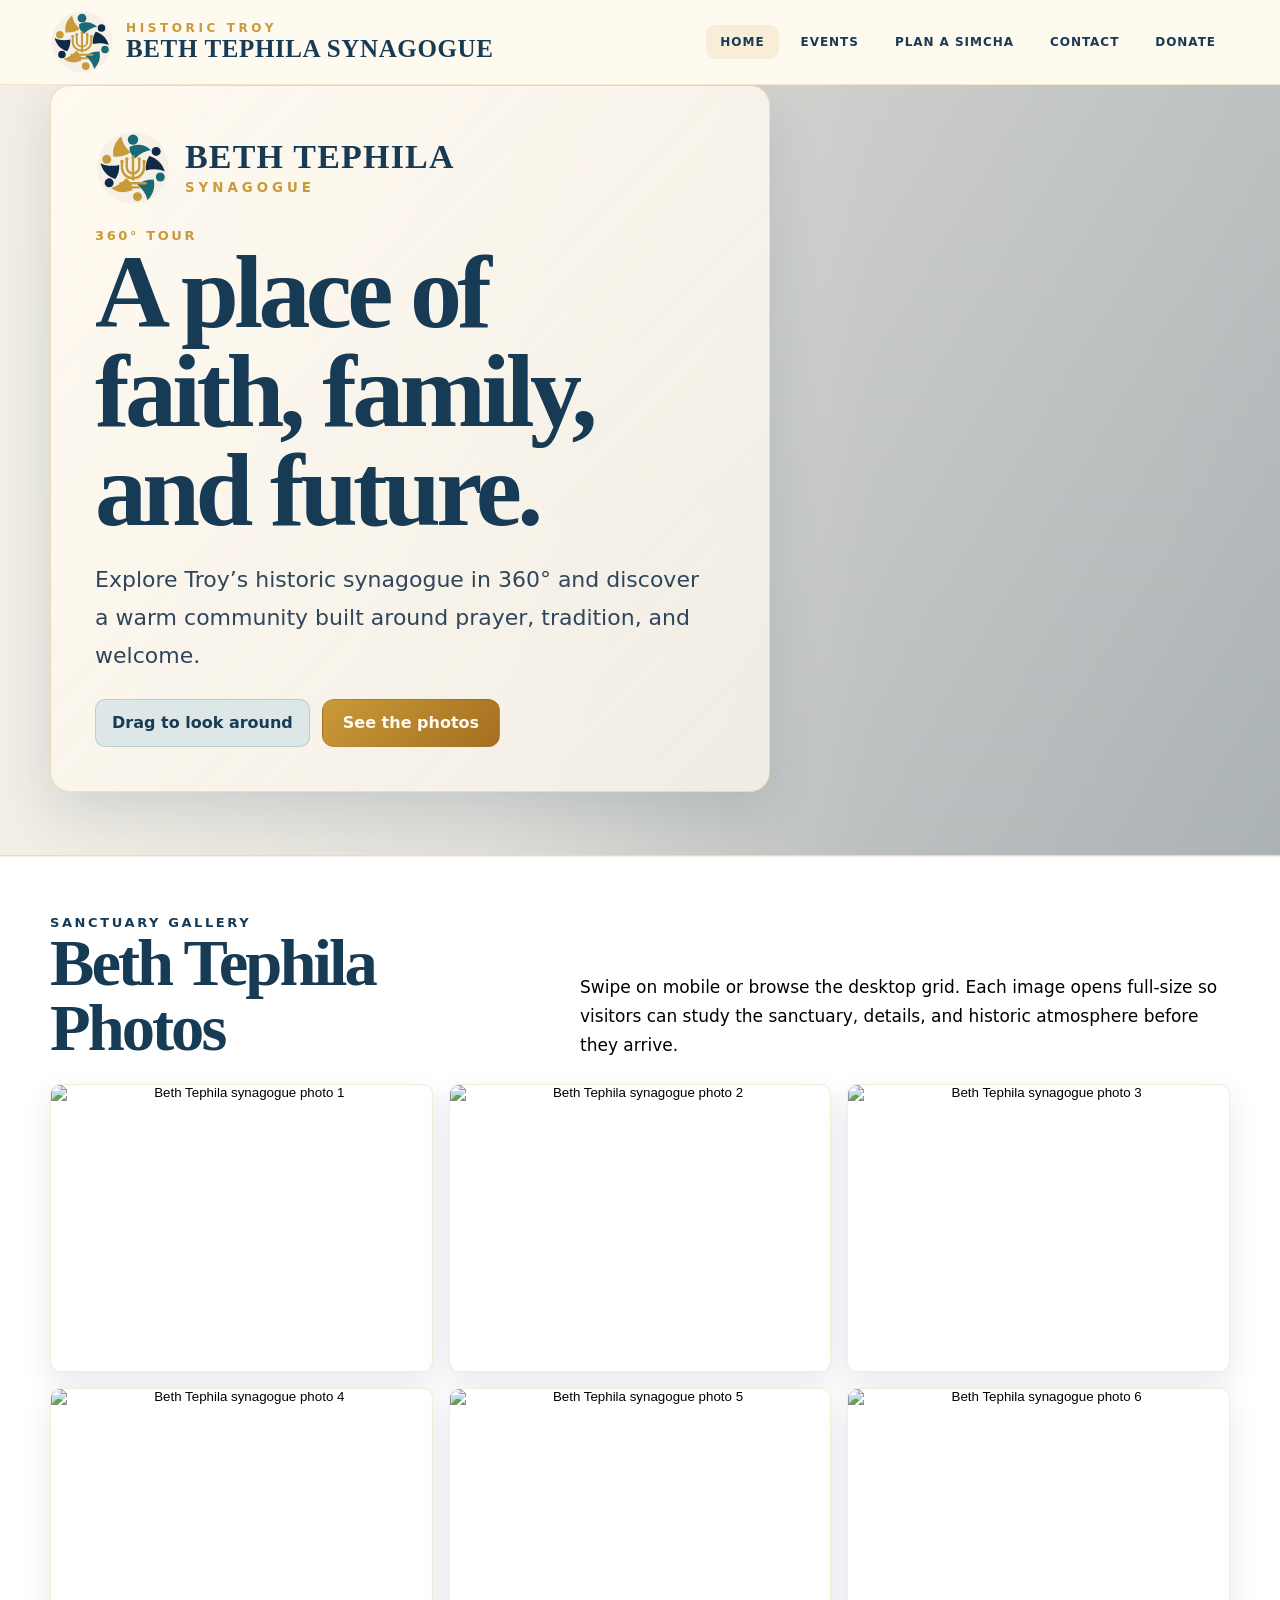
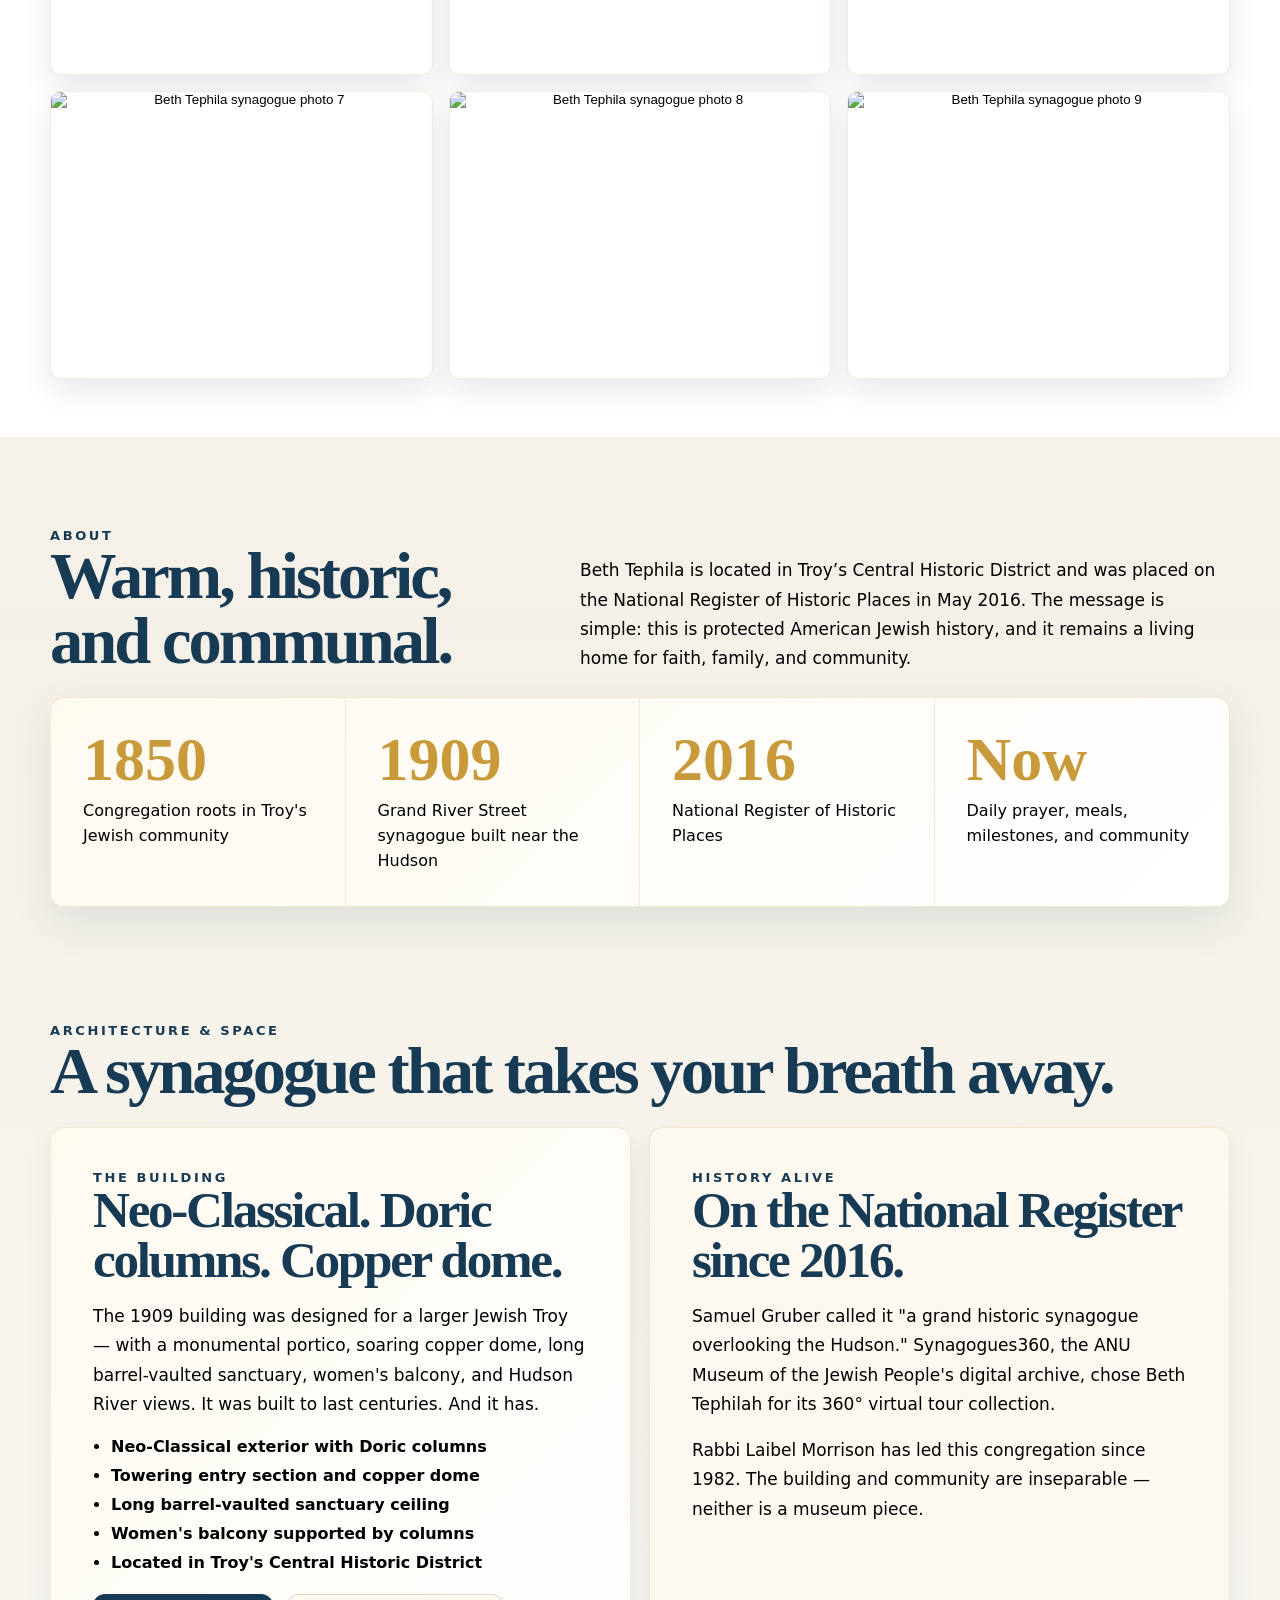
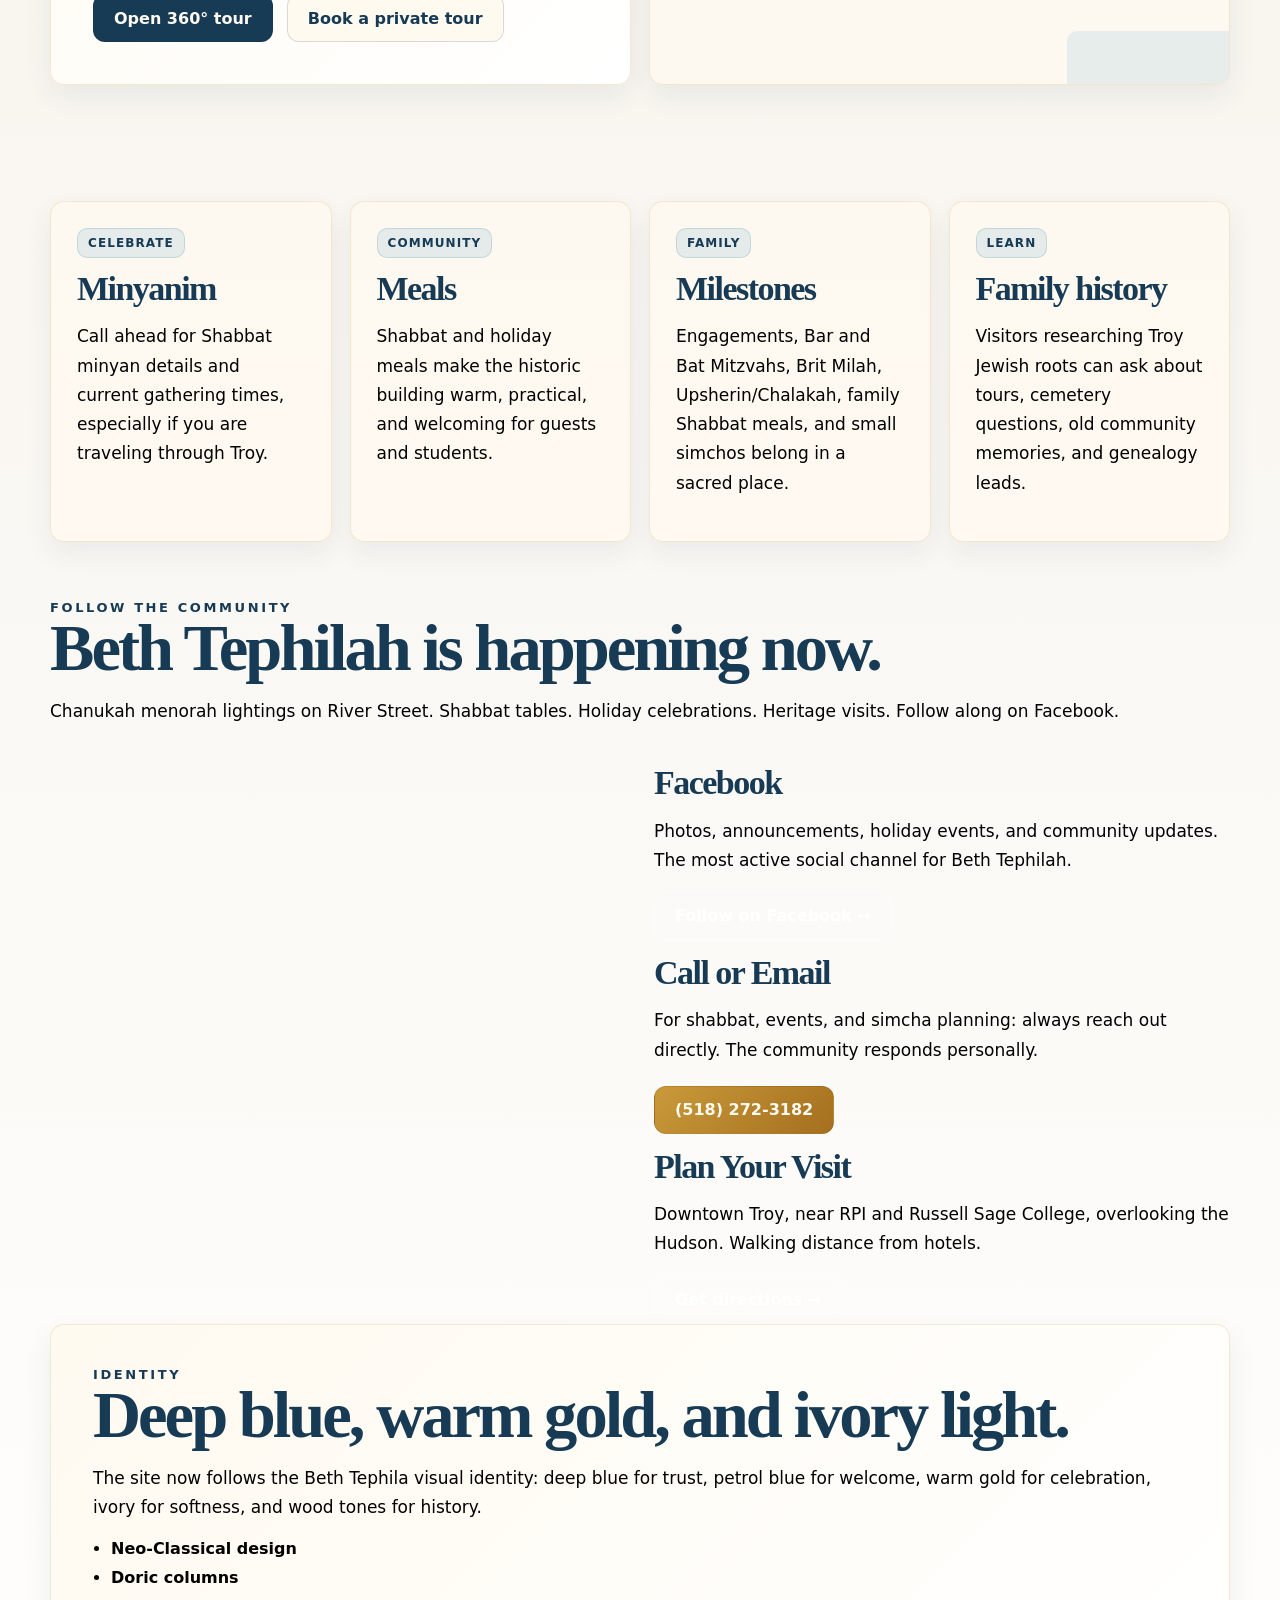
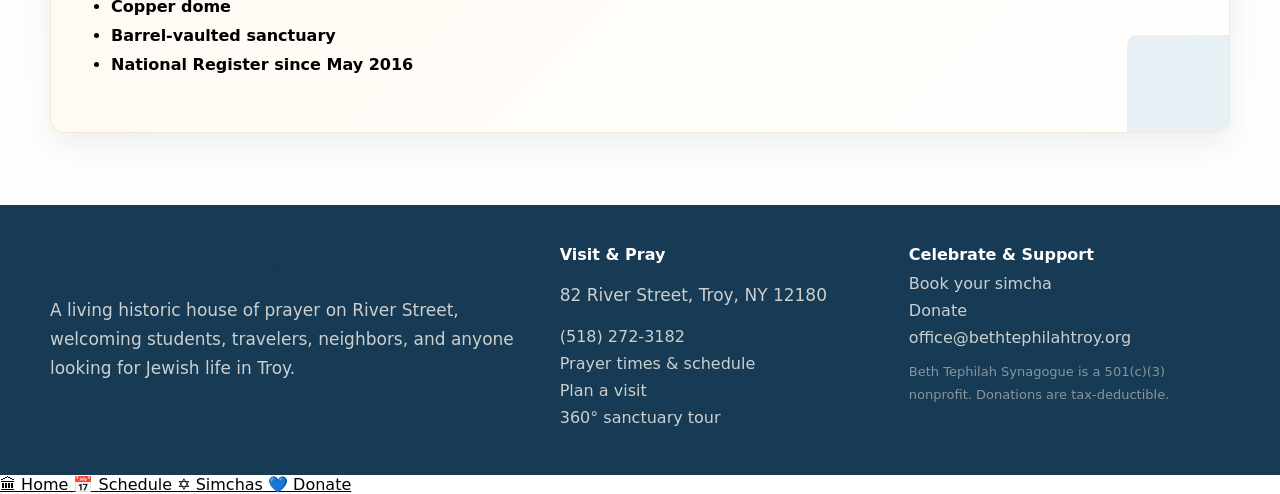
==== commit 776b8909: "Merge branch 'main' into codex/redesign-synagogue-website-with-relevant-features-bvcjbw" ====
--- a/bet-tefila-troy/index.html
+++ b/bet-tefila-troy/index.html
@@ -42,8 +42,10 @@
         </div>
         <div class="container beth-tephilah-photo-grid" data-beth-tephilah-gallery></div>
       </section>
-
-      <section class="section history-feature">
+      <button class="btn-exit-tour" id="exitTourBtn" type="button" hidden>✕ Exit Tour</button>
+
+      <!-- HISTORY: The Troy Story -->
+      <section class="section history-feature" style="padding-top:90px">
         <div class="container section-header reveal">
           <div>
             <div class="eyebrow">About</div>
@@ -51,14 +53,51 @@
           </div>
           <p>Beth Tephila is located in Troy’s Central Historic District and was placed on the National Register of Historic Places in May 2016. The message is simple: this is protected American Jewish history, and it remains a living home for faith, family, and community.</p>
         </div>
-        <div class="container heritage-ribbon reveal" aria-label="Historic timeline highlights">
-          <div><strong>1850</strong><span>Congregation roots in Troy Jewish life</span></div>
+        <div class="container heritage-ribbon reveal">
+          <div><strong>1850</strong><span>Congregation roots in Troy's Jewish community</span></div>
           <div><strong>1909</strong><span>Grand River Street synagogue built near the Hudson</span></div>
-          <div><strong>2016</strong><span>Placed on the National Register of Historic Places</span></div>
-          <div><strong>Today</strong><span>Prayer, kosher meals, students, travelers, events</span></div>
-        </div>
-      </section>
-
+          <div><strong>2016</strong><span>National Register of Historic Places</span></div>
+          <div><strong>Now</strong><span>Daily prayer, meals, milestones, and community</span></div>
+        </div>
+      </section>
+
+      <!-- ARCHITECTURE: What You See -->
+      <section class="section">
+        <div class="container">
+          <div class="section-header reveal">
+            <div>
+              <div class="eyebrow">Architecture & space</div>
+              <h2>A synagogue that takes your breath away.</h2>
+            </div>
+          </div>
+          <div class="grid two reveal">
+            <div class="glass-card form-card wall-card">
+              <div class="eyebrow">The building</div>
+              <h2 style="font-size:clamp(30px,4vw,52px)">Neo-Classical. Doric columns. Copper dome.</h2>
+              <p>The 1909 building was designed for a larger Jewish Troy — with a monumental portico, soaring copper dome, long barrel-vaulted sanctuary, women's balcony, and Hudson River views. It was built to last centuries. And it has.</p>
+              <ul class="detail-list" style="margin-top:18px">
+                <li>Neo-Classical exterior with Doric columns</li>
+                <li>Towering entry section and copper dome</li>
+                <li>Long barrel-vaulted sanctuary ceiling</li>
+                <li>Women's balcony supported by columns</li>
+                <li>Located in Troy's Central Historic District</li>
+              </ul>
+              <div class="actions" style="margin-top:22px">
+                <a class="button primary" href="https://synagogues-360.anumuseum.org.il/gallery/beth-tephilah/" target="_blank" rel="noopener">Open 360° tour</a>
+                <a class="button secondary" href="book.html">Book a private tour</a>
+              </div>
+            </div>
+            <div class="glass-card form-card deep-history-card">
+              <div class="eyebrow">History alive</div>
+              <h2 style="font-size:clamp(30px,4vw,52px)">On the National Register since 2016.</h2>
+              <p>Samuel Gruber called it "a grand historic synagogue overlooking the Hudson." Synagogues360, the ANU Museum of the Jewish People's digital archive, chose Beth Tephilah for its 360° virtual tour collection.</p>
+              <p style="margin-top:14px">Rabbi Laibel Morrison has led this congregation since 1982. The building and community are inseparable — neither is a museum piece.</p>
+            </div>
+          </div>
+        </div>
+      </section>
+
+      <!-- ALIVE: What Happens Inside -->
       <section class="section section-live">
         <div class="container grid four fact-grid">
           <article class="card reveal"><span class="tag">Celebrate</span><h3>Minyanim</h3><p>Call ahead for Shabbat minyan details and current gathering times, especially if you are traveling through Troy.</p></article>
@@ -68,14 +107,45 @@
         </div>
       </section>
 
-      <section class="section heritage-section">
-        <div class="container grid two">
-          <div class="glass-card form-card reveal wall-card">
-            <div class="eyebrow">The building</div>
-            <h2>A grand synagogue overlooking the Hudson.</h2>
-            <p>The River Street building was constructed in 1909 when Troy’s Jewish community was large enough to build on a grand scale overlooking the nearby Hudson River.</p>
-            <p>The exterior combines a towering entry section with a fine copper dome and a horizontal sanctuary section. Inside, the drama is the long barrel-vaulted sanctuary, Doric columns, and women’s balcony.</p>
-            <div class="actions"><a class="button primary" href="events.html">Welcome your event</a><a class="button secondary" href="contact.html">Ask for a tour</a></div>
+      <!-- SOCIAL: Follow the Life -->
+      <section class="social-feed-section">
+        <div class="container">
+          <div class="social-feed-header reveal" style="margin-bottom:40px">
+            <div class="eyebrow">Follow the community</div>
+            <h2>Beth Tephilah is happening now.</h2>
+            <p>Chanukah menorah lightings on River Street. Shabbat tables. Holiday celebrations. Heritage visits. Follow along on Facebook.</p>
+          </div>
+          <div class="grid two reveal" style="gap:28px">
+            <div class="social-feed-embed" id="fb-feed">
+              <div id="fb-root"></div>
+              <div class="fb-page"
+                data-href="https://www.facebook.com/bethtephilah.synagogue/"
+                data-tabs="timeline"
+                data-width="500"
+                data-height="500"
+                data-small-header="true"
+                data-adapt-container-width="true"
+                data-hide-cover="false"
+                data-show-facepile="false">
+              </div>
+            </div>
+            <div style="display:grid;gap:16px;align-content:start">
+              <div class="social-card">
+                <h3>Facebook</h3>
+                <p>Photos, announcements, holiday events, and community updates. The most active social channel for Beth Tephilah.</p>
+                <a class="button secondary" href="https://www.facebook.com/bethtephilah.synagogue/" target="_blank" rel="noopener" style="color:white;border-color:rgba(255,255,255,.32);background:rgba(255,255,255,.12)">Follow on Facebook →</a>
+              </div>
+              <div class="social-card">
+                <h3>Call or Email</h3>
+                <p>For shabbat, events, and simcha planning: always reach out directly. The community responds personally.</p>
+                <a class="button copper" href="tel:+15182723182" style="display:inline-flex;margin-top:4px">(518) 272-3182</a>
+              </div>
+              <div class="social-card">
+                <h3>Plan Your Visit</h3>
+                <p>Downtown Troy, near RPI and Russell Sage College, overlooking the Hudson. Walking distance from hotels.</p>
+                <a class="button secondary" href="https://maps.google.com/?q=82+River+Street+Troy+NY+12180" target="_blank" rel="noopener" style="color:white;border-color:rgba(255,255,255,.32);background:rgba(255,255,255,.12)">Get directions →</a>
+              </div>
+            </div>
           </div>
           <div class="glass-card form-card reveal wall-card deep-history-card">
             <div class="eyebrow">Identity</div>
@@ -91,10 +161,44 @@
           </div>
         </div>
       </section>
+
     </main>
     <div data-shared-footer></div>
   </div>
+  <script src="config.js"></script>
   <script src="shared/content.js"></script>
   <script src="assets/js/site.js"></script>
+  <script>
+    // 360 hero interaction
+    const hero = document.getElementById('hero360');
+    const exitBtn = document.getElementById('exitTourBtn');
+    document.getElementById('enterTourBtn').addEventListener('click', function() {
+      hero.classList.add('tour-active');
+      exitBtn.removeAttribute('hidden');
+    });
+    exitBtn.addEventListener('click', function() {
+      hero.classList.remove('tour-active');
+      exitBtn.setAttribute('hidden', '');
+    });
+    document.addEventListener('keydown', function(e) {
+      if (e.key === 'Escape') {
+        hero.classList.remove('tour-active');
+        exitBtn.setAttribute('hidden', '');
+      }
+    });
+
+    // Facebook SDK
+    window.fbAsyncInit = function() {
+      FB.init({ xfbml: true, version: 'v19.0' });
+    };
+    (function(d, s, id) {
+      var js, fjs = d.getElementsByTagName(s)[0];
+      if (d.getElementById(id)) return;
+      js = d.createElement(s); js.id = id;
+      js.src = 'https://connect.facebook.net/en_US/sdk.js';
+      js.async = true; js.defer = true; js.crossOrigin = 'anonymous';
+      fjs.parentNode.insertBefore(js, fjs);
+    }(document, 'script', 'facebook-jssdk'));
+  </script>
 </body>
 </html>
--- a/bet-tefila-troy/assets/css/styles.css
+++ b/bet-tefila-troy/assets/css/styles.css
@@ -21,6 +21,20 @@
   --radius-xl: 20px;
   --radius-lg: 14px;
   --max: 1180px;
+
+  /* Warm heritage */
+  --oak: #b98958;
+  --oak-light: #ead7bd;
+  --parchment: #f7efe2;
+
+  /* Legacy aliases used by older HTML */
+  --ink: var(--navy);
+  --ink-soft: var(--navy-soft);
+  --paper: var(--sky-light);
+  --paper-2: var(--sky-wash);
+  --teal: var(--sky-mid);
+  --wall-blue: var(--sky);
+  --wall-blue-light: var(--sky-light);
 }
 
 * { box-sizing: border-box; }
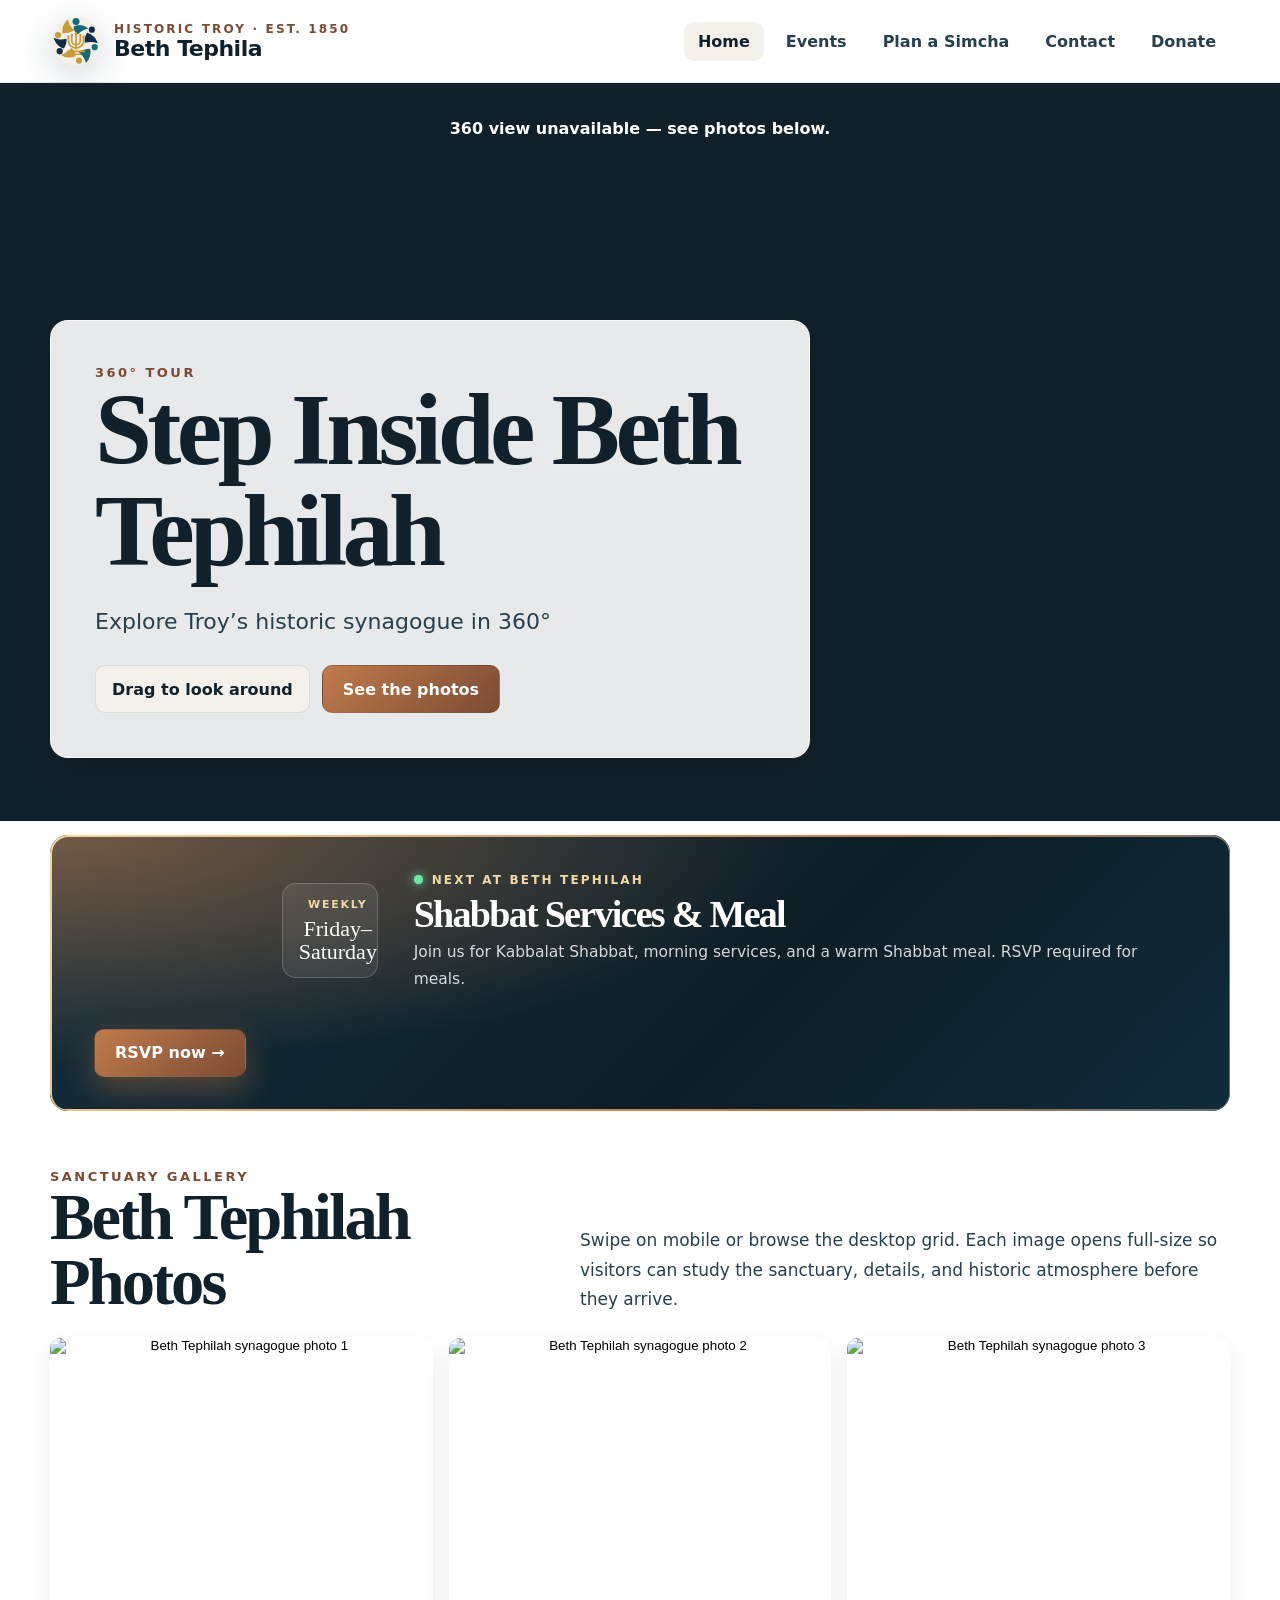
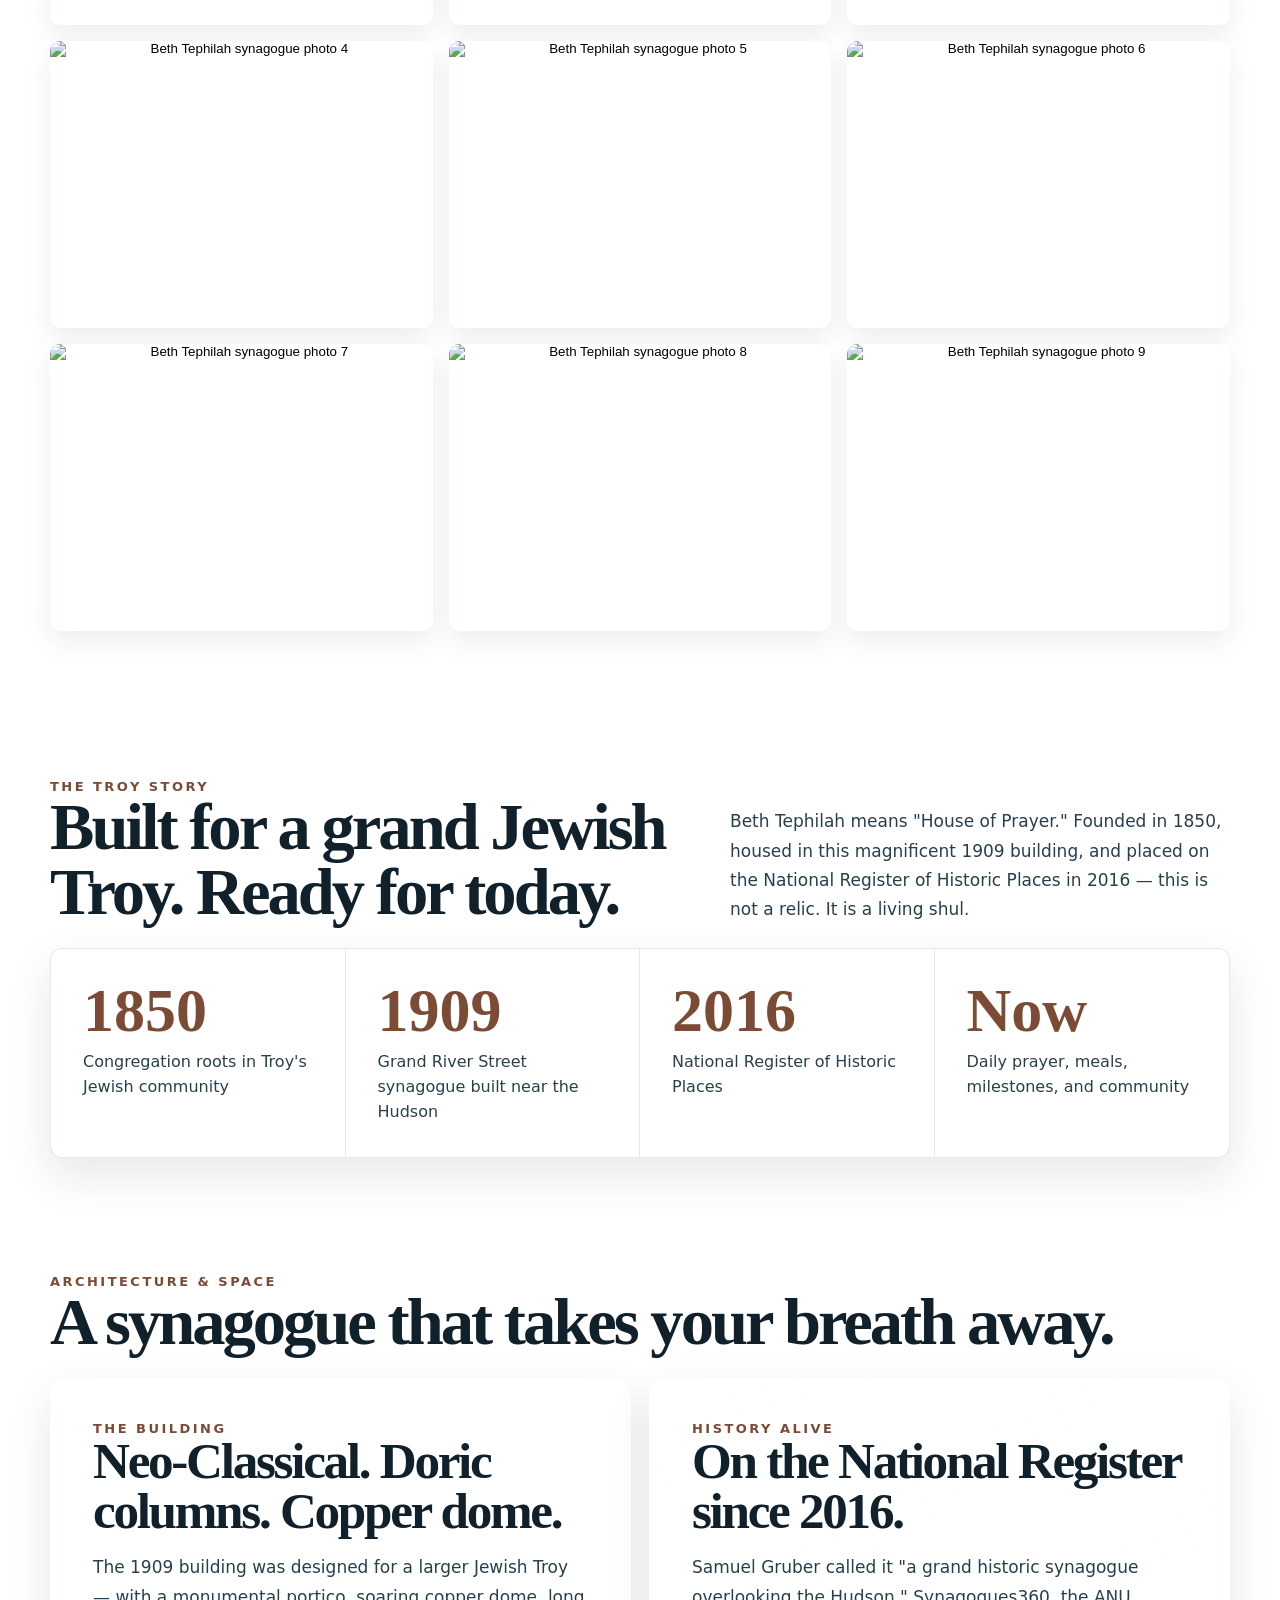
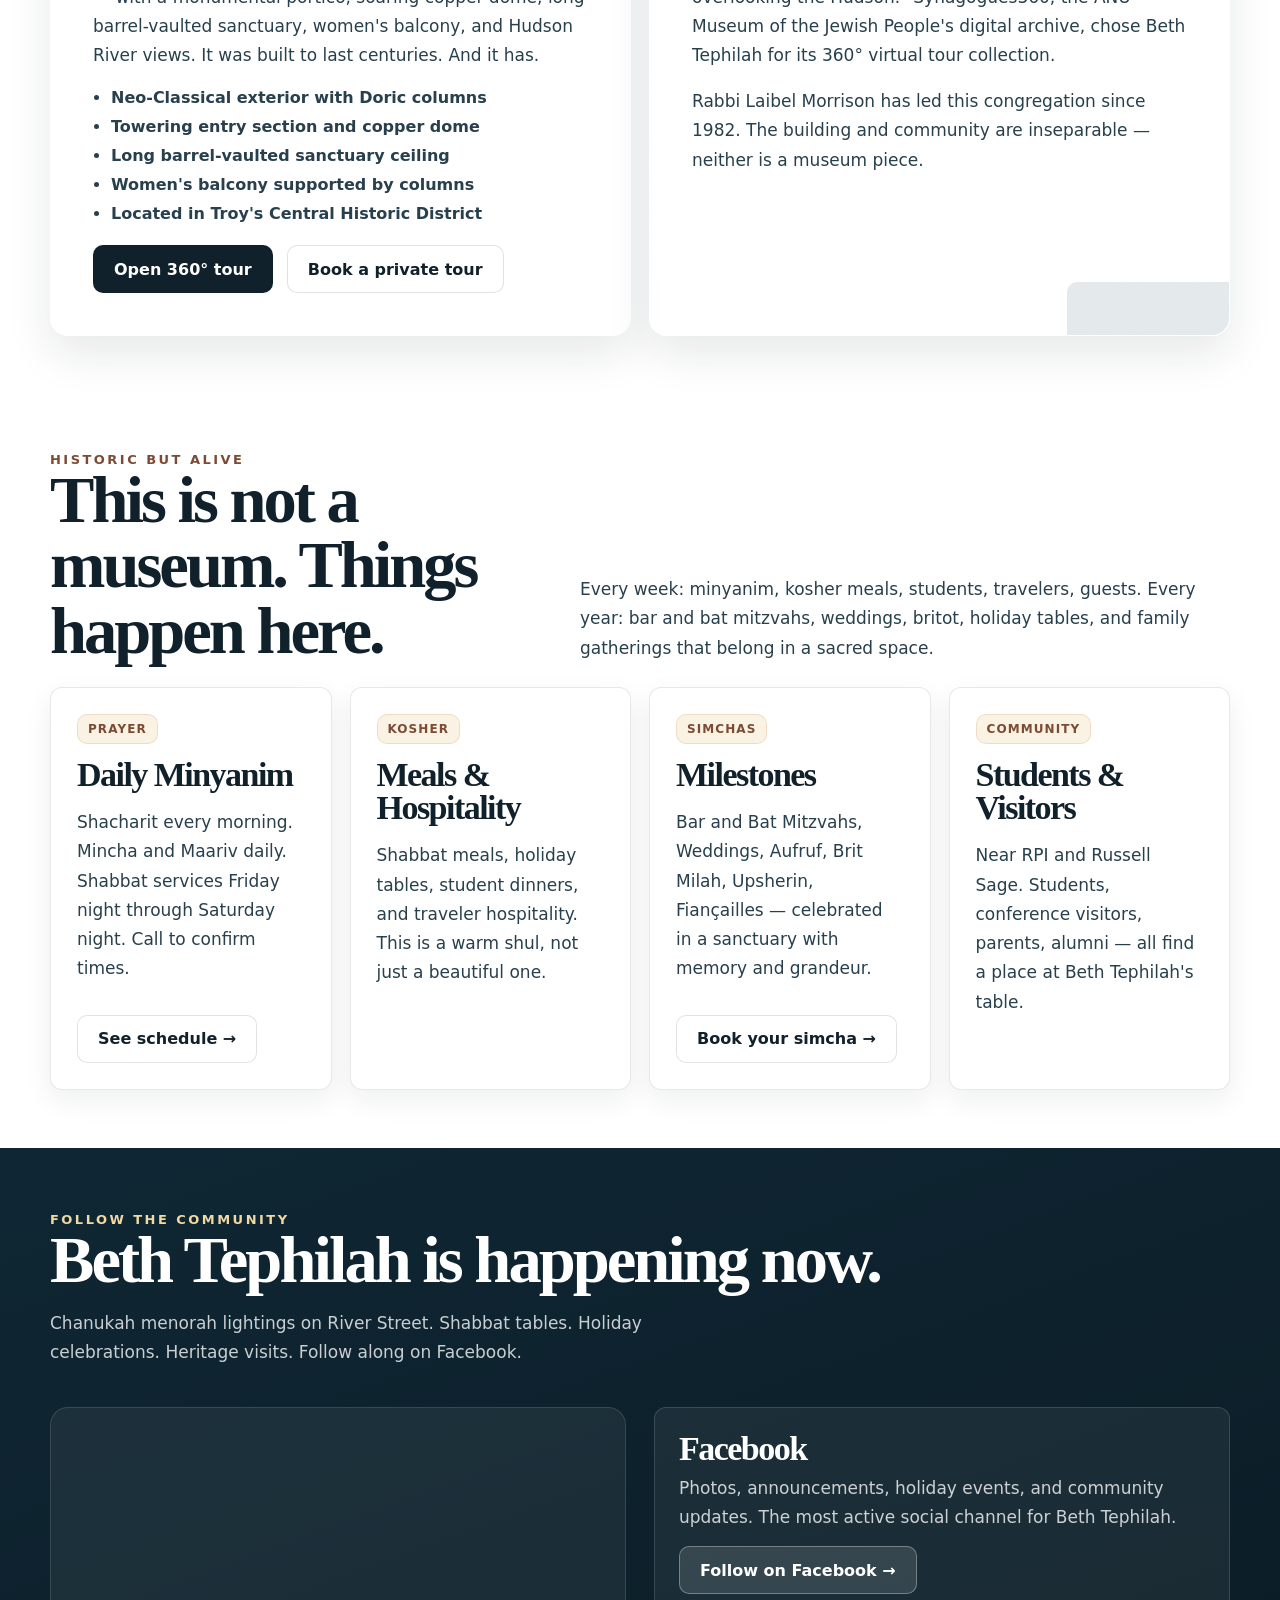
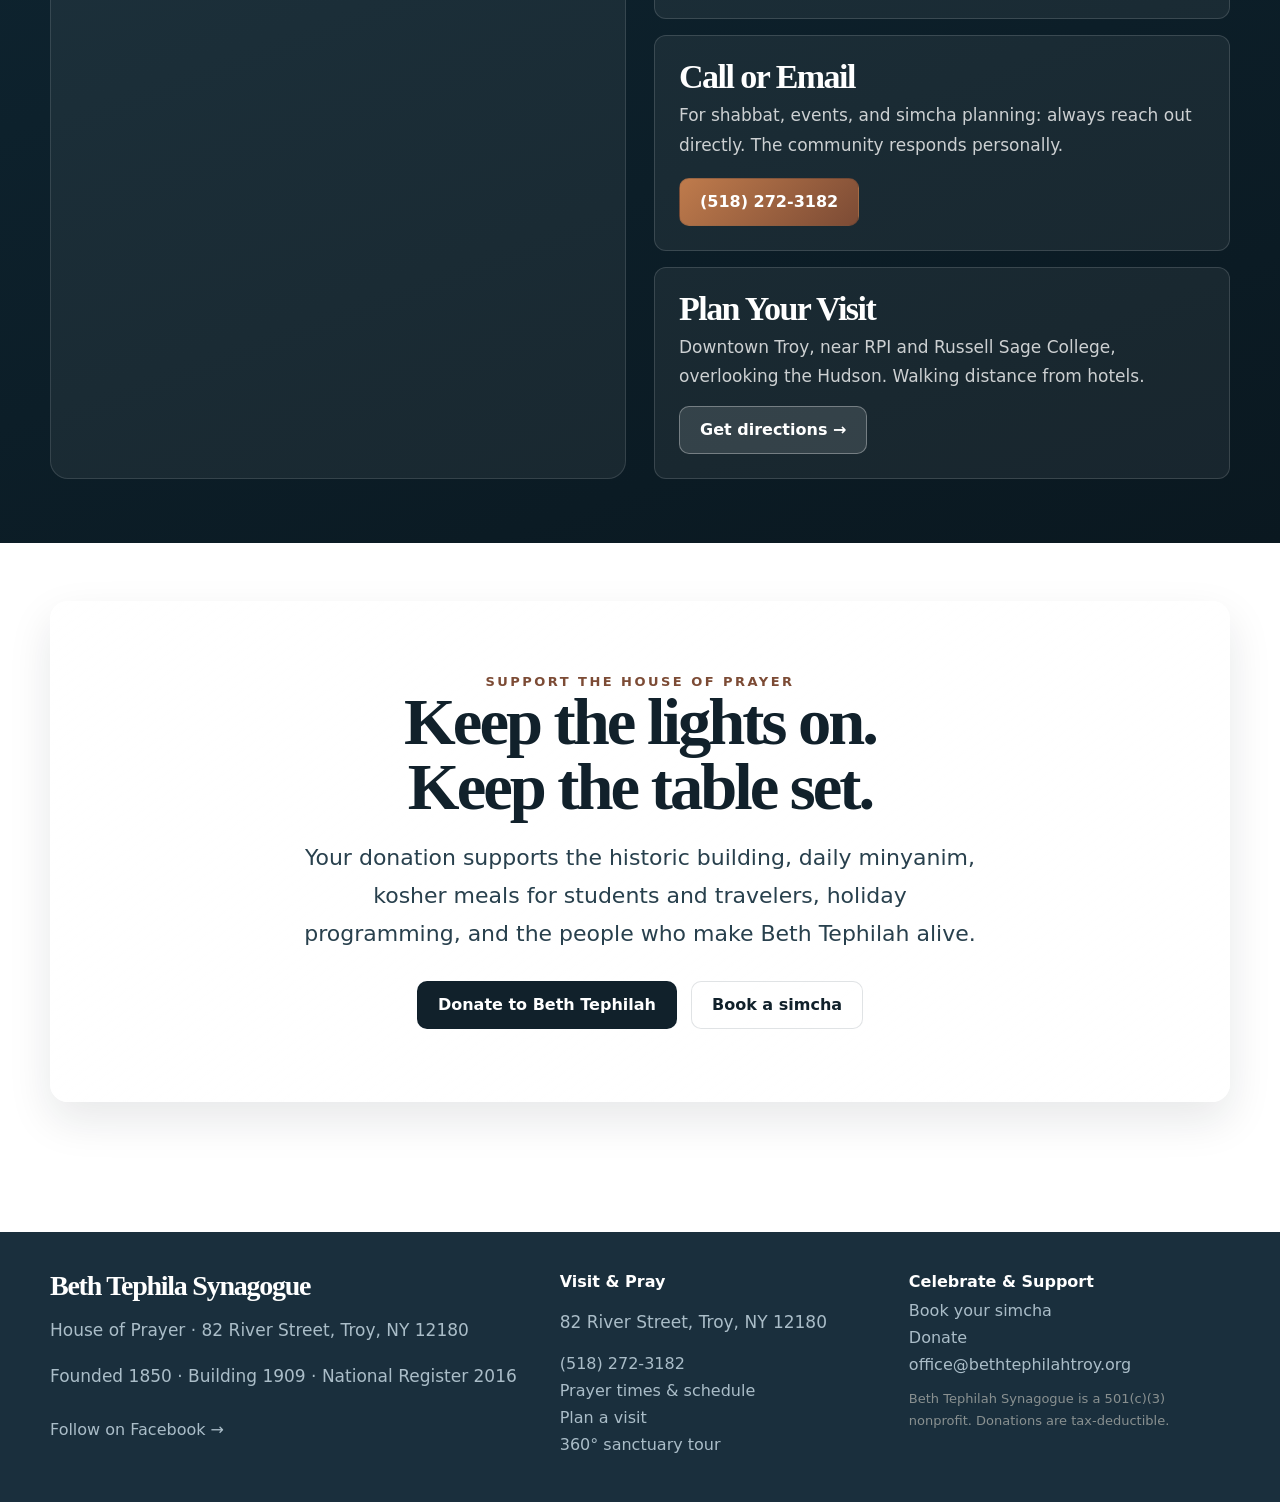
==== commit 946d62d7: "Fix old/new interface glitch: repair styles, clean 360 hero, add animated next-event glow - Repair b" ====
--- a/bet-tefila-troy/index.html
+++ b/bet-tefila-troy/index.html
@@ -3,8 +3,8 @@
 <head>
   <meta charset="utf-8" />
   <meta name="viewport" content="width=device-width, initial-scale=1" />
-  <title>Beth Tephila Synagogue — Faith, Family, and Future</title>
-  <meta name="description" content="Beth Tephila Synagogue in Troy, NY: a warm, historic, and welcoming Jewish community with a 360 sanctuary tour, photos, events, prayer, and hospitality." />
+  <title>Beth Tephilah Synagogue — Historic Troy, Living Jewish Community</title>
+  <meta name="description" content="Beth Tephilah Synagogue in Troy, NY: a landmark 1909 synagogue on the Hudson River, on the National Register of Historic Places, with active minyanim, kosher hospitality, simcha celebrations, and Jewish community life." />
   <link rel="stylesheet" href="assets/css/styles.css" />
 </head>
 <body>
@@ -12,23 +12,32 @@
   <div class="site-shell">
     <div data-shared-header></div>
     <main id="main">
-      <section class="beth-tephilah-360-hero" aria-label="Interactive 360 degree tour of Beth Tephila synagogue">
+      <section class="beth-tephilah-360-hero" aria-label="Interactive 360 degree tour of Beth Tephilah synagogue">
         <div class="beth-tephilah-pano-wrap">
-          <iframe id="beth-tephilah-pano" class="beth-tephilah-pano beth-tephilah-hosted-tour" src="https://synagogues-360.anumuseum.org.il/gallery/beth-tephilah/" title="Interactive 360 degree tour of Beth Tephila synagogue" loading="eager" allowfullscreen></iframe>
+          <div id="beth-tephilah-pano" class="beth-tephilah-pano" role="application" aria-label="Interactive 360 degree tour of Beth Tephilah synagogue"></div>
           <div class="beth-tephilah-pano-poster" data-pano-poster>
             <span>Loading 360° view…</span>
           </div>
+          <div class="beth-tephilah-pano-fallback" data-pano-fallback hidden>360 view unavailable — see photos below.</div>
           <div class="beth-tephilah-hero-scrim" aria-hidden="true"></div>
         </div>
         <div class="beth-tephilah-hero-content reveal">
-          <div class="hero-brand-lockup"><img src="assets/img/bet-tefila-mark.svg" alt="" /><span><strong>Beth Tephila</strong><small>Synagogue</small></span></div>
           <div class="eyebrow">360° TOUR</div>
-          <h1>A place of faith, family, and future.</h1>
-          <p class="lede">Explore Troy’s historic synagogue in 360° and discover a warm community built around prayer, tradition, and welcome.</p>
+          <h1>Step Inside Beth Tephilah</h1>
+          <p class="lede">Explore Troy’s historic synagogue in 360°</p>
           <div class="beth-tephilah-hero-actions">
             <span class="instruction-badge">Drag to look around</span>
             <a class="button copper" href="#beth-tephilah-photos" data-scroll-to-photos>See the photos</a>
           </div>
+        </div>
+      </section>
+
+      <!-- NEXT EVENT: animated glow + flow highlight -->
+      <section class="next-event-section" aria-label="Next event at Beth Tephilah">
+        <div class="container">
+          <article class="next-event-card reveal" data-next-event hidden>
+            <!-- populated by site.js -->
+          </article>
         </div>
       </section>
 
@@ -36,22 +45,21 @@
         <div class="container section-header reveal">
           <div>
             <div class="eyebrow">Sanctuary gallery</div>
-            <h2 id="beth-tephilah-photos-title">Beth Tephila Photos</h2>
+            <h2 id="beth-tephilah-photos-title">Beth Tephilah Photos</h2>
           </div>
           <p>Swipe on mobile or browse the desktop grid. Each image opens full-size so visitors can study the sanctuary, details, and historic atmosphere before they arrive.</p>
         </div>
         <div class="container beth-tephilah-photo-grid" data-beth-tephilah-gallery></div>
       </section>
-      <button class="btn-exit-tour" id="exitTourBtn" type="button" hidden>✕ Exit Tour</button>
 
       <!-- HISTORY: The Troy Story -->
       <section class="section history-feature" style="padding-top:90px">
         <div class="container section-header reveal">
           <div>
-            <div class="eyebrow">About</div>
-            <h2>Warm, historic, and communal.</h2>
-          </div>
-          <p>Beth Tephila is located in Troy’s Central Historic District and was placed on the National Register of Historic Places in May 2016. The message is simple: this is protected American Jewish history, and it remains a living home for faith, family, and community.</p>
+            <div class="eyebrow">The Troy story</div>
+            <h2>Built for a grand Jewish Troy. Ready for today.</h2>
+          </div>
+          <p style="max-width:500px">Beth Tephilah means "House of Prayer." Founded in 1850, housed in this magnificent 1909 building, and placed on the National Register of Historic Places in 2016 — this is not a relic. It is a living shul.</p>
         </div>
         <div class="container heritage-ribbon reveal">
           <div><strong>1850</strong><span>Congregation roots in Troy's Jewish community</span></div>
@@ -99,11 +107,38 @@
 
       <!-- ALIVE: What Happens Inside -->
       <section class="section section-live">
-        <div class="container grid four fact-grid">
-          <article class="card reveal"><span class="tag">Celebrate</span><h3>Minyanim</h3><p>Call ahead for Shabbat minyan details and current gathering times, especially if you are traveling through Troy.</p></article>
-          <article class="card reveal"><span class="tag">Community</span><h3>Meals</h3><p>Shabbat and holiday meals make the historic building warm, practical, and welcoming for guests and students.</p></article>
-          <article class="card reveal"><span class="tag">Family</span><h3>Milestones</h3><p>Engagements, Bar and Bat Mitzvahs, Brit Milah, Upsherin/Chalakah, family Shabbat meals, and small simchos belong in a sacred place.</p></article>
-          <article class="card reveal"><span class="tag">Learn</span><h3>Family history</h3><p>Visitors researching Troy Jewish roots can ask about tours, cemetery questions, old community memories, and genealogy leads.</p></article>
+        <div class="container">
+          <div class="section-header reveal">
+            <div>
+              <div class="eyebrow">Historic but alive</div>
+              <h2>This is not a museum. Things happen here.</h2>
+            </div>
+            <p>Every week: minyanim, kosher meals, students, travelers, guests. Every year: bar and bat mitzvahs, weddings, britot, holiday tables, and family gatherings that belong in a sacred space.</p>
+          </div>
+          <div class="grid four fact-grid reveal">
+            <article class="card">
+              <span class="tag">Prayer</span>
+              <h3>Daily Minyanim</h3>
+              <p>Shacharit every morning. Mincha and Maariv daily. Shabbat services Friday night through Saturday night. Call to confirm times.</p>
+              <a class="button secondary" href="schedule.html" style="margin-top:14px;display:inline-flex">See schedule →</a>
+            </article>
+            <article class="card">
+              <span class="tag">Kosher</span>
+              <h3>Meals & Hospitality</h3>
+              <p>Shabbat meals, holiday tables, student dinners, and traveler hospitality. This is a warm shul, not just a beautiful one.</p>
+            </article>
+            <article class="card">
+              <span class="tag">Simchas</span>
+              <h3>Milestones</h3>
+              <p>Bar and Bat Mitzvahs, Weddings, Aufruf, Brit Milah, Upsherin, Fiançailles — celebrated in a sanctuary with memory and grandeur.</p>
+              <a class="button secondary" href="book.html" style="margin-top:14px;display:inline-flex">Book your simcha →</a>
+            </article>
+            <article class="card">
+              <span class="tag">Community</span>
+              <h3>Students & Visitors</h3>
+              <p>Near RPI and Russell Sage. Students, conference visitors, parents, alumni — all find a place at Beth Tephilah's table.</p>
+            </article>
+          </div>
         </div>
       </section>
 
@@ -147,17 +182,18 @@
               </div>
             </div>
           </div>
-          <div class="glass-card form-card reveal wall-card deep-history-card">
-            <div class="eyebrow">Identity</div>
-            <h2>Deep blue, warm gold, and ivory light.</h2>
-            <p>The site now follows the Beth Tephila visual identity: deep blue for trust, petrol blue for welcome, warm gold for celebration, ivory for softness, and wood tones for history.</p>
-            <ul class="detail-list">
-              <li>Neo-Classical design</li>
-              <li>Doric columns</li>
-              <li>Copper dome</li>
-              <li>Barrel-vaulted sanctuary</li>
-              <li>National Register since May 2016</li>
-            </ul>
+        </div>
+      </section>
+
+      <!-- CTA: Donate -->
+      <section class="section">
+        <div class="container glass-card form-card reveal" style="text-align:center;padding:clamp(36px,6vw,72px)">
+          <div class="eyebrow">Support the house of prayer</div>
+          <h2>Keep the lights on.<br>Keep the table set.</h2>
+          <p class="lede" style="margin:20px auto;max-width:680px">Your donation supports the historic building, daily minyanim, kosher meals for students and travelers, holiday programming, and the people who make Beth Tephilah alive.</p>
+          <div class="actions" style="justify-content:center">
+            <a class="button primary" href="donate.html">Donate to Beth Tephilah</a>
+            <a class="button secondary" href="book.html">Book a simcha</a>
           </div>
         </div>
       </section>
@@ -169,24 +205,6 @@
   <script src="shared/content.js"></script>
   <script src="assets/js/site.js"></script>
   <script>
-    // 360 hero interaction
-    const hero = document.getElementById('hero360');
-    const exitBtn = document.getElementById('exitTourBtn');
-    document.getElementById('enterTourBtn').addEventListener('click', function() {
-      hero.classList.add('tour-active');
-      exitBtn.removeAttribute('hidden');
-    });
-    exitBtn.addEventListener('click', function() {
-      hero.classList.remove('tour-active');
-      exitBtn.setAttribute('hidden', '');
-    });
-    document.addEventListener('keydown', function(e) {
-      if (e.key === 'Escape') {
-        hero.classList.remove('tour-active');
-        exitBtn.setAttribute('hidden', '');
-      }
-    });
-
     // Facebook SDK
     window.fbAsyncInit = function() {
       FB.init({ xfbml: true, version: 'v19.0' });
--- a/bet-tefila-troy/assets/css/styles.css
+++ b/bet-tefila-troy/assets/css/styles.css
@@ -1,40 +1,42 @@
 :root {
-  --bt-blue-deep: #173A55;
-  --bt-blue-petrol: #186B74;
-  --bt-blue-powder: #B8D4E2;
-  --bt-gold: #C99A3A;
-  --bt-ivory: #F5F1E8;
-  --bt-wood: #7A4E2D;
-  --bt-white: #fffaf0;
-  --ink: var(--bt-blue-deep);
-  --ink-soft: #34475c;
-  --paper: var(--bt-ivory);
-  --paper-2: #ffffff;
-  --copper: var(--bt-gold);
-  --copper-dark: var(--bt-wood);
-  --teal: var(--bt-blue-petrol);
-  --gold: var(--bt-gold);
-  --glass: rgba(245, 241, 232, .78);
-  --glass-strong: rgba(255, 255, 255, .92);
-  --line: rgba(201, 154, 58, .22);
-  --shadow: 0 16px 40px rgba(23, 58, 85, .10);
-  --radius-xl: 20px;
-  --radius-lg: 14px;
-  --max: 1180px;
+  /* Core ink / navy */
+  --navy: #11212b;
+  --navy-soft: #28404d;
+  --ink: #11212b;
+  --ink-soft: #28404d;
+
+  /* Paper / surfaces */
+  --paper: #ffffff;
+  --paper-2: #f7f7f4;
+
+  /* Sky family */
+  --sky: #b9ccd4;
+  --sky-light: #d7e4e9;
+  --sky-wash: #eef4f7;
+  --sky-mid: #526f7a;
+  --sky-accent: #2a6d99;
+  --teal: #526f7a;
+  --wall-blue: #9fb0b8;
+  --wall-blue-light: #d7e4e9;
+
+  /* Copper / gold accents */
+  --copper: #bf7b4c;
+  --copper-dark: #7c4b35;
+  --gold: #e7c37a;
+  --gold-light: #f0d9a3;
 
   /* Warm heritage */
   --oak: #b98958;
   --oak-light: #ead7bd;
   --parchment: #f7efe2;
 
-  /* Legacy aliases used by older HTML */
-  --ink: var(--navy);
-  --ink-soft: var(--navy-soft);
-  --paper: var(--sky-light);
-  --paper-2: var(--sky-wash);
-  --teal: var(--sky-mid);
-  --wall-blue: var(--sky);
-  --wall-blue-light: var(--sky-light);
+  /* Effects */
+  --glass: rgba(255, 255, 255, 0.82);
+  --glass-strong: rgba(255, 255, 255, 0.94);
+  --shadow: 0 18px 44px rgba(17, 33, 43, 0.10);
+  --radius-xl: 18px;
+  --radius-lg: 12px;
+  --max: 1180px;
 }
 
 * { box-sizing: border-box; }
@@ -43,160 +45,866 @@
 html.page-ready body { opacity: 1; transition: opacity .5s ease; }
 body {
   margin: 0;
+  color: var(--ink);
+  background: #ffffff;
+  font-family: Inter, ui-sans-serif, system-ui, -apple-system, BlinkMacSystemFont, "Segoe UI", sans-serif;
   min-height: 100vh;
   overflow-x: hidden;
-  color: var(--ink);
-  background:
-    radial-gradient(circle at 8% 4%, rgba(201, 154, 58, .08), transparent 24rem),
-    linear-gradient(180deg, #fffdfa 0%, var(--bt-ivory) 42%, #ffffff 100%);
-  font-family: Manrope, Inter, ui-sans-serif, system-ui, -apple-system, BlinkMacSystemFont, "Segoe UI", sans-serif;
 }
 body::before {
   content: "";
   position: fixed;
   inset: 0;
+  background: none;
   pointer-events: none;
-  opacity: .14;
-  background:
-    linear-gradient(90deg, rgba(201,154,58,.12) 1px, transparent 1px),
-    linear-gradient(rgba(201,154,58,.08) 1px, transparent 1px);
-  background-size: 80px 80px;
-  mask-image: linear-gradient(to bottom, #000, transparent 78%);
-}
+  mask-image: linear-gradient(to bottom, #000, transparent 80%);
+}
+
 a { color: inherit; }
 img, svg { max-width: 100%; }
-h1, h2, h3 { margin: 0; color: var(--bt-blue-deep); font-family: Georgia, 'Times New Roman', serif; letter-spacing: -.045em; line-height: .98; }
+
+.site-shell { position: relative; z-index: 1; }
+.container { width: min(var(--max), calc(100% - 32px)); margin: 0 auto; }
+
+.skip-link {
+  position: absolute;
+  top: -48px;
+  left: 16px;
+  background: var(--navy);
+  color: var(--sky-light);
+  padding: 12px 16px;
+  border-radius: 12px;
+  z-index: 10;
+}
+.skip-link:focus { top: 12px; }
+
+.scroll-progress {
+  position: fixed;
+  top: 0;
+  left: 0;
+  right: 0;
+  height: 4px;
+  z-index: 30;
+  transform-origin: left center;
+  transform: scaleX(0);
+  background: linear-gradient(90deg, var(--copper), var(--gold), var(--sky-accent));
+  box-shadow: 0 0 22px rgba(42,109,153,.42);
+}
+
+.site-header {
+  position: sticky;
+  top: 0;
+  z-index: 20;
+  backdrop-filter: blur(18px);
+  background: rgba(255, 255, 255, .94);
+  border-bottom: 1px solid rgba(17, 33, 43, .1);
+}
+.navbar {
+  min-height: 82px;
+  display: flex;
+  align-items: center;
+  justify-content: space-between;
+  gap: 24px;
+}
+.brand-link {
+  display: inline-flex;
+  align-items: center;
+  gap: 12px;
+  text-decoration: none;
+  font-weight: 850;
+  letter-spacing: -.03em;
+}
+.brand-link img { width: 52px; height: 52px; filter: drop-shadow(0 10px 18px rgba(7,30,45,.18)); }
+.brand-kicker { display: block; font-size: 12px; letter-spacing: .18em; color: var(--copper-dark); text-transform: uppercase; }
+.brand-name { display: block; font-size: 22px; }
+.nav-links { display: flex; align-items: center; gap: 8px; }
+.nav-links a {
+  text-decoration: none;
+  padding: 10px 14px;
+  border-radius: 10px;
+  font-weight: 720;
+  color: var(--navy-soft);
+}
+.nav-links a:hover, .nav-links a[aria-current="page"] { background: #f4f1ec; color: var(--ink); box-shadow: none; }
+.menu-toggle { display: none; border: 0; background: var(--ink); color: white; border-radius: 10px; padding: 10px 14px; font-weight: 800; }
+
+.hero { padding: 74px 0 42px; }
+.hero-immersive { padding-top: 42px; }
+.hero-360-grid { display: grid; grid-template-columns: minmax(320px, .82fr) minmax(0, 1.18fr); gap: 28px; align-items: stretch; }
+.hero-copy { align-self: center; }
+.tour-shell { min-height: 620px; border-radius: var(--radius-xl); overflow: hidden; position: relative; border: 1px solid rgba(255,255,255,.78); box-shadow: var(--shadow); background: rgba(7,30,45,.12); }
+.tour-shell iframe { width: 100%; height: 100%; min-height: 620px; border: 0; display: block; background: var(--sky); }
+.tour-caption { position: absolute; left: 18px; right: 18px; bottom: 18px; display: grid; gap: 5px; padding: 14px 16px; border-radius: 10px; background: rgba(17,33,43,.76); color: white; backdrop-filter: blur(14px); }
+.tour-caption span { color: rgba(255,255,255,.78); font-size: 13px; }
+.tour-caption a { color: var(--gold-light); font-weight: 900; }
+.hero-proof { display: flex; flex-wrap: wrap; gap: 10px; margin-top: 24px; }
+.hero-proof span { padding: 9px 12px; border-radius: 10px; background: rgba(255,255,255,.72); border: 1px solid rgba(17,33,43,.09); font-weight: 850; color: var(--ink-soft); }
+.hero-grid { display: grid; grid-template-columns: minmax(0, 1.1fr) minmax(330px, .9fr); gap: 36px; align-items: center; }
+.eyebrow { color: var(--copper-dark); text-transform: uppercase; letter-spacing: .19em; font-weight: 850; font-size: 13px; }
+h1, h2, h3 { font-family: Georgia, 'Times New Roman', serif; letter-spacing: -.045em; line-height: .98; margin: 0; }
 h1 { font-size: clamp(48px, 8vw, 104px); }
 h2 { font-size: clamp(36px, 5.2vw, 68px); }
 h3 { font-size: clamp(25px, 3vw, 34px); }
-p { line-height: 1.72; color: var(--ink-soft); font-size: 17px; }
+p { line-height: 1.72; color: var(--navy-soft); font-size: 17px; }
 .lede { font-size: clamp(18px, 2vw, 22px); max-width: 760px; }
-.eyebrow { color: var(--bt-blue-deep); text-transform: uppercase; letter-spacing: .20em; font-weight: 850; font-size: 13px; }
-.site-shell { position: relative; z-index: 1; }
-.container { width: min(var(--max), calc(100% - 32px)); margin: 0 auto; }
-.skip-link { position: absolute; top: -48px; left: 16px; z-index: 10; padding: 12px 16px; border-radius: 12px; background: var(--ink); color: var(--bt-white); }
-.skip-link:focus { top: 12px; }
-.scroll-progress { position: fixed; top: 0; left: 0; right: 0; z-index: 30; height: 4px; transform-origin: left center; transform: scaleX(0); background: var(--bt-gold); }
-
-.site-header { position: sticky; top: 0; z-index: 20; background: rgba(255,250,240,.94); border-bottom: 1px solid var(--line); backdrop-filter: blur(18px); }
-.navbar { min-height: 84px; display: flex; align-items: center; justify-content: space-between; gap: 24px; }
-.brand-link { display: inline-flex; align-items: center; gap: 12px; text-decoration: none; font-weight: 850; }
-.brand-link img { width: 64px; height: 64px; }
-.brand-kicker { display: block; color: var(--bt-gold); font-size: 12px; letter-spacing: .30em; text-transform: uppercase; }
-.brand-name { display: block; color: var(--bt-blue-deep); font-family: Georgia, 'Times New Roman', serif; font-size: 25px; letter-spacing: .025em; text-transform: uppercase; }
-.nav-links { display: flex; align-items: center; gap: 8px; }
-.nav-links a { padding: 10px 14px; border-radius: 9px; color: var(--bt-blue-deep); text-decoration: none; font-size: 12px; font-weight: 800; letter-spacing: .08em; text-transform: uppercase; }
-.nav-links a:hover, .nav-links a[aria-current="page"] { background: rgba(201,154,58,.14); }
-.menu-toggle { display: none; border: 0; border-radius: 10px; padding: 10px 14px; background: var(--bt-blue-deep); color: var(--bt-white); font-weight: 800; }
-
-.hero { padding: 74px 0 42px; }
-.hero-grid { display: grid; grid-template-columns: minmax(0, 1.1fr) minmax(330px, .9fr); gap: 36px; align-items: center; }
+
+.glass-card {
+  background: linear-gradient(145deg, var(--glass-strong), rgba(255,255,255,.42));
+  border: 1px solid rgba(255,255,255,.7);
+  box-shadow: var(--shadow);
+  border-radius: var(--radius-xl);
+  backdrop-filter: blur(22px);
+}
+.hero-card { padding: 26px; position: relative; overflow: hidden; }
+.hero-card::after { content: ""; position: absolute; inset: auto -10% -2px; height: 115px; background: url('../img/river-pattern.svg') center/cover no-repeat; opacity: .92; }
+.dome-window { aspect-ratio: 4 / 5; border-radius: 28px; background:
+  linear-gradient(rgba(7,30,45,.2), rgba(7,30,45,.4)),
+  radial-gradient(circle at 50% 18%, #f0bd82 0 14%, transparent 15%),
+  linear-gradient(90deg, transparent 0 12%, rgba(255,255,255,.18) 13% 14%, transparent 15% 26%, rgba(255,255,255,.16) 27% 28%, transparent 29%),
+  linear-gradient(160deg, #143140, #2f7481 52%, #e8cfa3);
+  display: grid;
+  place-items: center;
+  overflow: hidden;
+}
+.dome-window img { width: 42%; animation: float 5.6s ease-in-out infinite; }
+@keyframes float { 0%,100% { transform: translateY(0) rotate(-1deg); } 50% { transform: translateY(-10px) rotate(1deg); } }
+
 .actions { display: flex; flex-wrap: wrap; gap: 14px; margin-top: 28px; }
-.button { display: inline-flex; align-items: center; justify-content: center; min-height: 48px; padding: 13px 20px; border: 1px solid rgba(14,42,71,.16); border-radius: 12px; text-decoration: none; font-weight: 850; transition: transform .2s ease, box-shadow .2s ease; }
-.button:hover { transform: translateY(-2px); box-shadow: 0 14px 30px rgba(14,42,71,.12); }
-.button.primary { background: var(--bt-blue-deep); color: var(--bt-white); }
-.button.secondary { background: var(--bt-white); color: var(--bt-blue-deep); }
-.button.copper { background: linear-gradient(135deg, var(--bt-gold), #a56f1f); color: var(--bt-white); border-color: rgba(122,78,45,.18); }
-
-.beth-tephilah-360-hero { position: relative; min-height: 78vh; min-height: 78svh; overflow: hidden; isolation: isolate; display: flex; align-items: flex-end; background: var(--bt-ivory); border-bottom: 1px solid rgba(201,154,58,.26); }
-.beth-tephilah-pano-wrap, .beth-tephilah-pano, .beth-tephilah-pano-poster, .beth-tephilah-hero-scrim { position: absolute; inset: 0; }
-.beth-tephilah-pano-wrap { z-index: 0; }
-.beth-tephilah-pano { min-height: 100%; touch-action: none; background: var(--bt-blue-deep); }
-.beth-tephilah-pano-poster { display: grid; place-items: center; color: var(--bt-white); font-weight: 900; letter-spacing: .04em; text-shadow: 0 10px 30px rgba(0,0,0,.56); background: linear-gradient(rgba(14,42,71,.20), rgba(14,42,71,.28)), url('https://synagogues-360.anumuseum.org.il/wp-content/uploads/2017/12/united_states_276_01.jpg') center/cover no-repeat; transition: opacity .45s ease, visibility .45s ease; pointer-events: none; }
-.beth-tephilah-360-hero.is-pano-ready .beth-tephilah-pano-poster { opacity: 0; visibility: hidden; }
-.beth-tephilah-pano-fallback { position: absolute; left: 50%; top: 24px; transform: translateX(-50%); z-index: 3; width: min(92%, 420px); padding: 12px 16px; border-radius: 10px; color: var(--bt-white); text-align: center; font-weight: 850; background: rgba(14,42,71,.82); backdrop-filter: blur(12px); pointer-events: none; }
-.beth-tephilah-hero-scrim { z-index: 1; pointer-events: none; background: linear-gradient(90deg, rgba(245,241,232,.96) 0%, rgba(245,241,232,.66) 38%, rgba(245,241,232,.10) 68%, rgba(23,58,85,.06) 100%); }
-.beth-tephilah-hero-content { position: relative; z-index: 2; width: min(720px, calc(100% - 32px)); margin: 0 auto clamp(26px, 7vh, 74px); padding: clamp(22px, 4vw, 44px); color: var(--bt-blue-deep); border: 1px solid rgba(201,154,58,.28); border-radius: var(--radius-xl); background: linear-gradient(135deg, rgba(255,250,240,.96), rgba(245,241,232,.86)); box-shadow: 0 18px 54px rgba(23,58,85,.14); backdrop-filter: blur(12px); pointer-events: auto; }
-.hero-brand-lockup { display: inline-flex; align-items: center; gap: 14px; margin-bottom: 22px; }
-.hero-brand-lockup img { width: 76px; height: 76px; }
-.hero-brand-lockup strong, .hero-brand-lockup small { display: block; }
-.hero-brand-lockup strong { font-family: Georgia, 'Times New Roman', serif; color: var(--bt-blue-deep); font-size: clamp(24px, 3vw, 34px); text-transform: uppercase; letter-spacing: .035em; line-height: .95; }
-.hero-brand-lockup small { margin-top: 6px; color: var(--bt-gold); font-weight: 850; letter-spacing: .30em; text-transform: uppercase; }
-.beth-tephilah-hero-content .eyebrow { color: var(--bt-gold); }
-.beth-tephilah-hero-content h1 { max-width: 10ch; color: var(--bt-blue-deep); font-size: clamp(52px, 8.4vw, 104px); line-height: .95; text-shadow: none; }
-.beth-tephilah-hero-content .lede { max-width: 620px; color: #2f455b; }
-.beth-tephilah-hero-actions { display: flex; flex-wrap: wrap; gap: 12px; align-items: center; margin-top: 24px; }
-.instruction-badge { display: inline-flex; align-items: center; min-height: 48px; padding: 12px 16px; border-radius: 10px; color: var(--bt-blue-deep); background: rgba(184,212,226,.42); border: 1px solid rgba(24,107,116,.20); font-weight: 900; }
+.button {
+  display: inline-flex;
+  align-items: center;
+  justify-content: center;
+  gap: 10px;
+  min-height: 48px;
+  padding: 13px 20px;
+  border-radius: 10px;
+  text-decoration: none;
+  font-weight: 850;
+  border: 1px solid rgba(7,30,45,.12);
+  transition: transform .2s ease, box-shadow .2s ease;
+}
+.button:hover { transform: translateY(-2px); box-shadow: 0 14px 32px rgba(7,30,45,.14); }
+.button.primary { background: var(--navy); color: white; }
+.button.secondary { background: rgba(255,255,255,.68); color: var(--navy); }
+.button.copper { background: linear-gradient(135deg, var(--copper), var(--copper-dark)); color: white; }
 
 .section { padding: 58px 0; }
 .section-header { display: flex; justify-content: space-between; gap: 24px; align-items: end; margin-bottom: 24px; }
 .section-header p { max-width: 650px; margin: 0; }
 .grid { display: grid; gap: 18px; }
-.grid.two { grid-template-columns: repeat(2, minmax(0, 1fr)); }
 .grid.three { grid-template-columns: repeat(3, minmax(0, 1fr)); }
 .grid.four { grid-template-columns: repeat(4, minmax(0, 1fr)); }
-.card, .glass-card, .form-card { background: rgba(255,250,240,.86); border: 1px solid rgba(201,154,58,.20); border-radius: var(--radius-lg); box-shadow: 0 12px 28px rgba(23,58,85,.07); }
-.card { padding: 26px; transition: transform .25s ease, box-shadow .25s ease; }
-.card:hover { transform: translateY(-3px); box-shadow: 0 14px 30px rgba(23,58,85,.09); }
-.card .tag { display: inline-flex; margin-bottom: 14px; padding: 7px 10px; border-radius: 10px; color: var(--bt-blue-deep); background: rgba(184,212,226,.38); border: 1px solid rgba(24,107,116,.16); font-weight: 850; font-size: 12px; letter-spacing: .09em; text-transform: uppercase; }
+.grid.two { grid-template-columns: repeat(2, minmax(0, 1fr)); }
+.card { padding: 26px; border-radius: var(--radius-lg); background: #ffffff; border: 1px solid rgba(17,33,43,.10); box-shadow: 0 10px 28px rgba(17,33,43,.07); transition: transform .25s ease, box-shadow .25s ease, background .25s ease; }
+.card:hover { transform: translateY(-3px); box-shadow: 0 16px 34px rgba(17,33,43,.10); background: #ffffff; }
+.card .tag { display: inline-flex; color: var(--copper-dark); background: rgba(231,195,122,.22); border: 1px solid rgba(191,123,76,.18); border-radius: 10px; padding: 7px 10px; font-weight: 850; font-size: 12px; letter-spacing: .09em; text-transform: uppercase; margin-bottom: 14px; }
+
+.detail-list { display: grid; gap: 10px; padding-left: 18px; color: var(--ink-soft); font-weight: 750; }
+.wall-card { background: #ffffff; }
+.section-live { background: #ffffff; }
+.timeline { display: grid; gap: 16px; counter-reset: step; }
+.timeline-item { display: grid; grid-template-columns: 58px 1fr; gap: 18px; align-items: start; }
+.timeline-item::before { counter-increment: step; content: counter(step); width: 48px; height: 48px; display: grid; place-items: center; border-radius: 10px; background: var(--ink); color: white; font-weight: 900; box-shadow: 0 12px 24px rgba(17,33,43,.18); }
+
 .form-card { padding: clamp(22px, 4vw, 42px); }
-.wall-card { background: linear-gradient(135deg, var(--bt-white), #ffffff); }
-.section-live { background: transparent; }
-.detail-list { display: grid; gap: 10px; padding-left: 18px; color: var(--ink-soft); font-weight: 750; }
-
-.beth-tephilah-photo-section { scroll-margin-top: 96px; background: #ffffff; border-top: 1px solid rgba(201,154,58,.16); border-bottom: 1px solid rgba(201,154,58,.16); }
-.beth-tephilah-photo-grid { display: grid; grid-template-columns: repeat(3, minmax(0, 1fr)); gap: 16px; }
-.beth-tephilah-photo-card { border: 1px solid rgba(201,154,58,.18); padding: 0; border-radius: 10px; overflow: hidden; background: #ffffff; box-shadow: 0 12px 30px rgba(14,42,71,.10); cursor: pointer; }
-.beth-tephilah-photo-card img { width: 100%; aspect-ratio: 4 / 3; object-fit: cover; display: block; transition: transform .28s ease; }
-.beth-tephilah-photo-card:hover img, .beth-tephilah-photo-card:focus-visible img { transform: scale(1.045); }
-.beth-tephilah-lightbox { position: fixed; inset: 0; z-index: 100; display: none; align-items: center; justify-content: center; padding: 22px; background: rgba(23,58,85,.82); backdrop-filter: blur(12px); }
-.beth-tephilah-lightbox.open { display: flex; }
-.beth-tephilah-lightbox figure { margin: 0; width: min(1080px, 100%); color: var(--bt-white); }
-.beth-tephilah-lightbox img { width: 100%; max-height: 82vh; object-fit: contain; border-radius: 10px; box-shadow: 0 20px 60px rgba(0,0,0,.38); background: rgba(255,255,255,.08); }
-.beth-tephilah-lightbox figcaption { margin-top: 12px; font-weight: 800; color: rgba(255,250,240,.86); }
-.beth-tephilah-lightbox-close { position: absolute; top: 18px; right: 18px; width: 48px; height: 48px; border: 0; border-radius: 10px; color: var(--bt-blue-deep); background: var(--bt-white); font-size: 28px; line-height: 1; cursor: pointer; }
-
-.heritage-ribbon { display: grid; grid-template-columns: repeat(4, minmax(0, 1fr)); overflow: hidden; border-radius: var(--radius-lg); border: 1px solid rgba(201,154,58,.22); background: linear-gradient(135deg, var(--bt-white), #ffffff); box-shadow: var(--shadow); }
-.heritage-ribbon div { padding: clamp(20px, 3vw, 32px); border-right: 1px solid rgba(201,154,58,.20); }
-.heritage-ribbon div:last-child { border-right: 0; }
-.heritage-ribbon strong { display: block; color: var(--bt-gold); font-family: Georgia, 'Times New Roman', serif; font-size: clamp(34px, 5vw, 62px); line-height: .95; }
-.heritage-ribbon span { display: block; color: var(--ink-soft); margin-top: 10px; line-height: 1.55; }
-.deep-history-card { position: relative; overflow: hidden; }
-.deep-history-card::after { content: ""; position: absolute; inset: auto -10% -30% auto; width: 220px; height: 220px; border-radius: 10px; background: rgba(184,212,226,.35); }
-
 .form-grid { display: grid; grid-template-columns: repeat(2, minmax(0, 1fr)); gap: 18px; }
 .field { display: grid; gap: 8px; }
 .field.full { grid-column: 1 / -1; }
-label { font-weight: 850; color: var(--ink); }
-input, select, textarea { width: 100%; min-height: 48px; border: 1px solid rgba(14,42,71,.16); border-radius: 8px; padding: 12px 14px; font: inherit; background: rgba(255,255,255,.82); color: var(--ink); outline: none; }
+label { font-weight: 850; color: var(--navy); }
+input, select, textarea {
+  width: 100%;
+  min-height: 48px;
+  border: 1px solid rgba(17,33,43,.16);
+  border-radius: 8px;
+  padding: 12px 14px;
+  font: inherit;
+  background: rgba(255,255,255,.76);
+  color: var(--navy);
+  outline: none;
+}
 textarea { min-height: 130px; resize: vertical; }
-input:focus, select:focus, textarea:focus { border-color: var(--bt-blue-petrol); box-shadow: 0 0 0 4px rgba(24,107,116,.12); }
-.form-note { font-size: 14px; color: var(--ink-soft); }
-.form-status { margin-top: 16px; font-weight: 800; color: var(--bt-blue-petrol); }
+input:focus, select:focus, textarea:focus { border-color: var(--sky-accent); box-shadow: 0 0 0 4px rgba(42,109,153,.12); }
+.form-note { font-size: 14px; color: var(--navy-soft); }
+.form-status { margin-top: 16px; font-weight: 800; color: var(--sky-accent); }
+
 .donation-options { display: grid; grid-template-columns: repeat(4, 1fr); gap: 12px; margin: 22px 0; }
-.donation-chip { border: 1px solid rgba(14,42,71,.13); border-radius: 10px; padding: 18px; background: rgba(255,250,240,.75); font-weight: 900; text-align: center; cursor: pointer; }
-.donation-chip:hover, .donation-chip.active { background: var(--bt-blue-deep); color: var(--bt-white); }
-.site-footer { margin-top: 72px; padding: 40px 0; background: var(--bt-blue-deep); color: var(--bt-white); }
+.donation-chip { border: 1px solid rgba(17,33,43,.13); border-radius: 10px; padding: 18px; background: rgba(255,255,255,.65); font-weight: 900; text-align: center; cursor: pointer; }
+.donation-chip:hover, .donation-chip.active { background: var(--ink); color: white; }
+
+.site-footer { margin-top: 72px; padding: 40px 0; background: rgba(7,30,45,.92); color: var(--sky-light); }
 .footer-grid { display: grid; grid-template-columns: 1.2fr .8fr .8fr; gap: 28px; }
-.site-footer p, .site-footer a { color: rgba(255,250,240,.78); }
+.site-footer p, .site-footer a { color: rgba(212,229,240,.78); }
 .site-footer a { text-decoration: none; display: block; margin: 8px 0; }
+
 .reveal { opacity: 0; transform: translateY(18px); transition: opacity .7s ease, transform .7s ease; }
 .reveal:nth-child(2) { transition-delay: .08s; }
 .reveal:nth-child(3) { transition-delay: .16s; }
 .reveal.visible { opacity: 1; transform: translateY(0); }
 
+@media (max-width: 860px) {
+  .hero-grid, .hero-360-grid, .grid.two, .grid.three, .grid.four, .footer-grid { grid-template-columns: 1fr; }
+  .tour-shell, .tour-shell iframe { min-height: 460px; }
+  .section-header { display: block; }
+  .menu-toggle { display: inline-flex; }
+  .nav-links { position: absolute; left: 16px; right: 16px; top: 78px; display: none; flex-direction: column; align-items: stretch; padding: 14px; border-radius: 12px; background: rgba(255,255,255,.98); box-shadow: var(--shadow); }
+  .nav-links.open { display: flex; }
+  .form-grid, .donation-options { grid-template-columns: 1fr; }
+}
+
+/* Immersive 360 hero: the tour is the visual background, not a side widget. */
+.hero-tour-background {
+  min-height: calc(100vh - 82px);
+  padding: clamp(92px, 14vh, 150px) 0 clamp(76px, 10vh, 110px);
+  position: relative;
+  display: grid;
+  align-items: end;
+  overflow: hidden;
+  isolation: isolate;
+}
+.tour-background {
+  position: absolute;
+  inset: 0;
+  z-index: -2;
+  background: var(--sky);
+}
+.tour-background iframe {
+  width: 100%;
+  height: 100%;
+  min-height: 100vh;
+  border: 0;
+  display: block;
+  transform: scale(1.08);
+  filter: saturate(.92) contrast(.92) brightness(.78);
+}
+.tour-scrim {
+  position: absolute;
+  inset: 0;
+  z-index: 1;
+  background:
+    linear-gradient(90deg, rgba(7,30,45,.86) 0%, rgba(7,30,45,.62) 42%, rgba(7,30,45,.16) 100%),
+    linear-gradient(0deg, rgba(7,30,45,.7) 0%, transparent 48%, rgba(95,154,184,.32) 100%);
+  pointer-events: none;
+}
+.hero-overlay-grid {
+  display: grid;
+  grid-template-columns: minmax(0, .98fr) minmax(280px, .52fr);
+  gap: 28px;
+  align-items: end;
+}
+.hero-panel, .hero-history-card {
+  color: white;
+  border: 1px solid rgba(255,255,255,.24);
+  background: linear-gradient(145deg, rgba(7,30,45,.76), rgba(7,30,45,.44));
+  border-radius: var(--radius-xl);
+  box-shadow: 0 32px 90px rgba(0,0,0,.32);
+  backdrop-filter: blur(18px);
+}
+.hero-panel { padding: clamp(28px, 5vw, 54px); }
+.hero-history-card { padding: clamp(24px, 3vw, 34px); }
+.hero-panel .eyebrow, .hero-history-card .tag { color: var(--gold-light); }
+.hero-panel p, .hero-history-card p { color: rgba(255,255,255,.84); }
+.hero-panel h1 { text-shadow: 0 18px 50px rgba(0,0,0,.36); }
+.hero-panel .hero-proof span {
+  color: white;
+  background: rgba(255,255,255,.14);
+  border-color: rgba(255,255,255,.22);
+}
+.hero-history-card h2 { font-size: clamp(32px, 4vw, 54px); }
+.history-feature { padding-top: 82px; }
+.heritage-ribbon {
+  display: grid;
+  grid-template-columns: repeat(4, minmax(0, 1fr));
+  overflow: hidden;
+  border-radius: var(--radius-lg);
+  border: 1px solid rgba(17,33,43,.10);
+  background: #ffffff;
+  box-shadow: var(--shadow);
+}
+.heritage-ribbon div { padding: clamp(20px, 3vw, 32px); border-right: 1px solid rgba(17,33,43,.10); }
+.heritage-ribbon div:last-child { border-right: 0; }
+.heritage-ribbon strong { display: block; color: var(--copper-dark); font-family: Georgia, 'Times New Roman', serif; font-size: clamp(34px, 5vw, 62px); line-height: .95; }
+.heritage-ribbon span { display: block; color: var(--ink-soft); margin-top: 10px; line-height: 1.55; }
+.event-note-card { align-self: end; }
+.event-note-card .tag { margin-bottom: 14px; }
+.deep-history-card { position: relative; overflow: hidden; }
+.deep-history-card::after {
+  content: "";
+  position: absolute;
+  inset: auto -10% -30% auto;
+  width: 220px;
+  height: 220px;
+  border-radius: 10px;
+  background: rgba(159,176,184,.28);
+}
+@media (max-width: 860px) {
+  .hero-tour-background { min-height: auto; padding-top: 70px; }
+  .hero-overlay-grid, .heritage-ribbon { grid-template-columns: 1fr; }
+  .tour-background iframe { transform: scale(1.18); }
+  .tour-scrim { background: linear-gradient(0deg, rgba(7,30,45,.86), rgba(7,30,45,.48)); }
+  .heritage-ribbon div { border-right: 0; border-bottom: 1px solid rgba(255,255,255,.16); }
+}
+
+/* Beth Tephilah KRPano hero + photo gallery */
+.beth-tephilah-360-hero {
+  position: relative;
+  min-height: 78vh;
+  min-height: 78svh;
+  overflow: hidden;
+  isolation: isolate;
+  display: flex;
+  align-items: flex-end;
+  background: #11212b;
+}
+.beth-tephilah-pano-wrap,
+.beth-tephilah-pano,
+.beth-tephilah-pano-poster,
+.beth-tephilah-hero-scrim {
+  position: absolute;
+  inset: 0;
+}
+.beth-tephilah-pano-wrap { z-index: 0; }
+.beth-tephilah-pano { min-height: 100%; touch-action: none; background: #11212b; }
+.beth-tephilah-pano-poster {
+  display: grid;
+  place-items: center;
+  color: white;
+  font-weight: 900;
+  letter-spacing: .04em;
+  text-shadow: 0 10px 30px rgba(0,0,0,.56);
+  background:
+    linear-gradient(rgba(17,33,43,.24), rgba(17,33,43,.34)),
+    url('https://synagogues-360.anumuseum.org.il/wp-content/uploads/2017/12/united_states_276_01.jpg') center/cover no-repeat;
+  transition: opacity .45s ease, visibility .45s ease;
+  pointer-events: none;
+}
+.beth-tephilah-360-hero.is-pano-ready .beth-tephilah-pano-poster { opacity: 0; visibility: hidden; }
+.beth-tephilah-pano-fallback {
+  position: absolute;
+  left: 50%;
+  top: 24px;
+  transform: translateX(-50%);
+  z-index: 3;
+  width: min(92%, 420px);
+  padding: 12px 16px;
+  border-radius: 10px;
+  color: white;
+  text-align: center;
+  font-weight: 850;
+  background: rgba(17,33,43,.78);
+  backdrop-filter: blur(12px);
+  pointer-events: none;
+}
+.beth-tephilah-hero-scrim {
+  z-index: 1;
+  background:
+    linear-gradient(90deg, rgba(17,33,43,.56) 0%, rgba(17,33,43,.30) 42%, rgba(17,33,43,.06) 100%),
+    linear-gradient(0deg, rgba(17,33,43,.48) 0%, rgba(17,33,43,.12) 54%, rgba(17,33,43,.12) 100%);
+  pointer-events: none;
+}
+.beth-tephilah-hero-content {
+  position: relative;
+  z-index: 2;
+  width: min(760px, calc(100% - 32px));
+  margin: 0 auto clamp(26px, 7vh, 74px);
+  padding: clamp(22px, 4vw, 44px);
+  color: var(--ink);
+  border: 1px solid rgba(255,255,255,.72);
+  border-radius: var(--radius-xl);
+  background: rgba(255,255,255,.90);
+  box-shadow: 0 18px 46px rgba(0,0,0,.18);
+  backdrop-filter: blur(12px);
+  pointer-events: auto;
+}
+.beth-tephilah-hero-content .eyebrow { color: var(--copper-dark); }
+.beth-tephilah-hero-content h1 { font-size: clamp(44px, 8vw, 104px); text-shadow: none; }
+.beth-tephilah-hero-content .lede { color: var(--ink-soft); margin-bottom: 0; }
+.beth-tephilah-hero-actions { display: flex; flex-wrap: wrap; gap: 12px; align-items: center; margin-top: 24px; }
+.instruction-badge {
+  display: inline-flex;
+  align-items: center;
+  min-height: 48px;
+  padding: 12px 16px;
+  border-radius: 10px;
+  color: var(--ink);
+  background: #f4f1ec;
+  border: 1px solid rgba(17,33,43,.10);
+  font-weight: 900;
+}
+.beth-tephilah-photo-section { scroll-margin-top: 96px; }
+.beth-tephilah-photo-grid {
+  display: grid;
+  grid-template-columns: repeat(3, minmax(0, 1fr));
+  gap: 16px;
+}
+.beth-tephilah-photo-card {
+  border: 0;
+  padding: 0;
+  border-radius: 10px;
+  overflow: hidden;
+  background: #ffffff;
+  box-shadow: 0 10px 26px rgba(17,33,43,.08);
+  cursor: pointer;
+}
+.beth-tephilah-photo-card img { width: 100%; aspect-ratio: 4 / 3; object-fit: cover; display: block; transition: transform .28s ease; }
+.beth-tephilah-photo-card:hover img,
+.beth-tephilah-photo-card:focus-visible img { transform: scale(1.045); }
+.beth-tephilah-lightbox {
+  position: fixed;
+  inset: 0;
+  z-index: 100;
+  display: none;
+  align-items: center;
+  justify-content: center;
+  padding: 22px;
+  background: rgba(17,33,43,.86);
+  backdrop-filter: blur(12px);
+}
+.beth-tephilah-lightbox.open { display: flex; }
+.beth-tephilah-lightbox figure { margin: 0; width: min(1080px, 100%); color: white; }
+.beth-tephilah-lightbox img { width: 100%; max-height: 82vh; object-fit: contain; border-radius: 10px; box-shadow: 0 20px 60px rgba(0,0,0,.38); background: rgba(255,255,255,.08); }
+.beth-tephilah-lightbox figcaption { margin-top: 12px; font-weight: 800; color: rgba(255,255,255,.86); }
+.beth-tephilah-lightbox-close {
+  position: absolute;
+  top: 18px;
+  right: 18px;
+  width: 48px;
+  height: 48px;
+  border: 0;
+  border-radius: 10px;
+  color: var(--ink);
+  background: white;
+  font-size: 28px;
+  line-height: 1;
+  cursor: pointer;
+}
 @media (min-width: 861px) {
   .beth-tephilah-360-hero { min-height: 82vh; min-height: 82svh; }
   .beth-tephilah-hero-content { margin-left: max(32px, calc((100vw - var(--max)) / 2)); margin-right: auto; }
 }
 @media (max-width: 860px) {
-  .hero-grid, .grid.two, .grid.three, .grid.four, .footer-grid { grid-template-columns: 1fr; }
-  .section-header { display: block; }
-  .menu-toggle { display: inline-flex; }
-  .nav-links { position: absolute; left: 16px; right: 16px; top: 78px; display: none; flex-direction: column; align-items: stretch; padding: 14px; border-radius: 12px; background: rgba(255,250,240,.98); box-shadow: var(--shadow); }
-  .nav-links.open { display: flex; }
-  .brand-link img { width: 54px; height: 54px; }
-  .brand-name { font-size: 19px; }
-  .form-grid, .donation-options { grid-template-columns: 1fr; }
   .beth-tephilah-360-hero { min-height: max(540px, 78vh); min-height: max(540px, 78svh); }
-  .beth-tephilah-hero-scrim { background: linear-gradient(0deg, rgba(245,241,232,.92), rgba(245,241,232,.18)); }
+  .beth-tephilah-hero-scrim { background: linear-gradient(0deg, rgba(17,33,43,.52), rgba(17,33,43,.16)); }
   .beth-tephilah-hero-content { padding: 20px; border-radius: 14px; }
-  .hero-brand-lockup img { width: 58px; height: 58px; }
-  .beth-tephilah-hero-content h1 { max-width: 11ch; font-size: clamp(40px, 13vw, 64px); }
-  .beth-tephilah-hero-actions .button, .instruction-badge { width: 100%; justify-content: center; }
-  .beth-tephilah-photo-grid { display: flex; overflow-x: auto; scroll-snap-type: x mandatory; padding-bottom: 12px; -webkit-overflow-scrolling: touch; }
+  .beth-tephilah-hero-content h1 { font-size: clamp(40px, 13vw, 64px); }
+  .beth-tephilah-hero-actions .button,
+  .instruction-badge { width: 100%; justify-content: center; }
+  .beth-tephilah-photo-grid {
+    display: flex;
+    overflow-x: auto;
+    scroll-snap-type: x mandatory;
+    padding-bottom: 12px;
+    -webkit-overflow-scrolling: touch;
+  }
   .beth-tephilah-photo-card { flex: 0 0 82%; scroll-snap-align: start; }
-  .heritage-ribbon { grid-template-columns: 1fr; }
-  .heritage-ribbon div { border-right: 0; border-bottom: 1px solid rgba(201,154,58,.20); }
-}
-.beth-tephilah-hosted-tour { width: 100%; height: 100%; min-height: 100%; border: 0; display: block; background: var(--bt-ivory); }
+}
+
+/* ==========================================================================
+   Shared animation keyframes (glow, flow, pulse)
+   ========================================================================== */
+@keyframes glowPulse {
+  0%, 100% { box-shadow: 0 24px 60px rgba(17,33,43,.30), 0 0 0 1px rgba(231,195,122,.30), 0 0 22px rgba(231,195,122,.18); }
+  50%      { box-shadow: 0 28px 72px rgba(17,33,43,.38), 0 0 0 1px rgba(231,195,122,.55), 0 0 46px rgba(231,195,122,.40); }
+}
+@keyframes flowSweep {
+  0%   { transform: translateX(-120%) skewX(-18deg); }
+  100% { transform: translateX(220%) skewX(-18deg); }
+}
+@keyframes flowBorder {
+  0%   { background-position: 0% 50%; }
+  100% { background-position: 200% 50%; }
+}
+@keyframes livePulse {
+  0%   { transform: scale(.85); opacity: 1; }
+  70%  { transform: scale(2.4); opacity: 0; }
+  100% { transform: scale(2.4); opacity: 0; }
+}
+@keyframes badgeBob {
+  0%, 100% { transform: translateY(0); }
+  50%      { transform: translateY(-3px); }
+}
+.instruction-badge { animation: badgeBob 3.2s ease-in-out infinite; }
+
+@media (prefers-reduced-motion: reduce) {
+  .next-event-card,
+  .next-event-card::before,
+  .next-event-flow,
+  .live-dot::after,
+  .instruction-badge,
+  .dome-window img { animation: none !important; }
+  html { scroll-behavior: auto; }
+}
+
+/* ==========================================================================
+   Next event — animated glow + flow highlight
+   ========================================================================== */
+.next-event-section { padding: 14px 0 0; }
+.next-event-card {
+  position: relative;
+  overflow: hidden;
+  display: grid;
+  grid-template-columns: auto 1fr auto;
+  align-items: center;
+  gap: clamp(18px, 3vw, 36px);
+  padding: clamp(22px, 3.4vw, 34px) clamp(22px, 4vw, 44px);
+  border-radius: var(--radius-xl);
+  color: #fff;
+  background:
+    radial-gradient(140% 180% at 0% 0%, rgba(191,123,76,.55) 0%, transparent 46%),
+    linear-gradient(135deg, #16303d 0%, #0d1d26 60%, #112c3a 100%);
+  isolation: isolate;
+  animation: glowPulse 3.6s ease-in-out infinite;
+}
+/* Flowing animated gradient border */
+.next-event-card::before {
+  content: "";
+  position: absolute;
+  inset: 0;
+  border-radius: inherit;
+  padding: 1.5px;
+  background: linear-gradient(120deg, var(--gold-light), var(--copper), var(--sky-accent), var(--gold-light));
+  background-size: 200% 100%;
+  -webkit-mask: linear-gradient(#000 0 0) content-box, linear-gradient(#000 0 0);
+  -webkit-mask-composite: xor;
+  mask: linear-gradient(#000 0 0) content-box, linear-gradient(#000 0 0);
+  mask-composite: exclude;
+  animation: flowBorder 6s linear infinite;
+  pointer-events: none;
+  z-index: 2;
+}
+/* Light sheen that flows across */
+.next-event-flow {
+  position: absolute;
+  top: 0;
+  bottom: 0;
+  left: 0;
+  width: 36%;
+  background: linear-gradient(90deg, transparent, rgba(255,255,255,.16), transparent);
+  animation: flowSweep 4.8s ease-in-out infinite;
+  pointer-events: none;
+  z-index: 1;
+}
+.next-event-card > * { position: relative; z-index: 3; }
+.next-event-when {
+  display: grid;
+  place-items: center;
+  text-align: center;
+  min-width: 96px;
+  padding: 14px 16px;
+  border-radius: 14px;
+  background: rgba(255,255,255,.08);
+  border: 1px solid rgba(255,255,255,.18);
+}
+.next-event-when .ne-tag {
+  font-size: 11px;
+  letter-spacing: .16em;
+  text-transform: uppercase;
+  color: var(--gold-light);
+  font-weight: 850;
+}
+.next-event-when .ne-date {
+  font-family: Georgia, 'Times New Roman', serif;
+  font-size: clamp(17px, 2.2vw, 22px);
+  line-height: 1.05;
+  margin-top: 6px;
+  color: #fff;
+}
+.next-event-body { min-width: 0; }
+.next-event-eyebrow {
+  display: inline-flex;
+  align-items: center;
+  gap: 9px;
+  font-size: 12px;
+  letter-spacing: .18em;
+  text-transform: uppercase;
+  font-weight: 850;
+  color: var(--gold-light);
+}
+.live-dot {
+  position: relative;
+  width: 9px;
+  height: 9px;
+  border-radius: 50%;
+  background: #6ee7a8;
+  box-shadow: 0 0 10px rgba(110,231,168,.9);
+}
+.live-dot::after {
+  content: "";
+  position: absolute;
+  inset: 0;
+  border-radius: 50%;
+  background: rgba(110,231,168,.6);
+  animation: livePulse 2.4s ease-out infinite;
+}
+.next-event-body h3 {
+  color: #fff;
+  font-size: clamp(24px, 3.2vw, 38px);
+  margin: 8px 0 6px;
+}
+.next-event-body p { color: rgba(255,255,255,.82); margin: 0; font-size: 15.5px; }
+.next-event-card .button.copper { box-shadow: 0 12px 30px rgba(191,123,76,.40); white-space: nowrap; }
+@media (max-width: 860px) {
+  .next-event-card { grid-template-columns: 1fr; text-align: left; gap: 16px; }
+  .next-event-when { justify-self: start; }
+  .next-event-card .button { width: 100%; }
+}
+
+/* ==========================================================================
+   Fact grid spacing helper
+   ========================================================================== */
+.fact-grid { gap: 18px; }
+
+/* ==========================================================================
+   Social feed section (homepage)
+   ========================================================================== */
+.social-feed-section { padding: 64px 0; background: linear-gradient(160deg, #0f2734, #0a1820); color: #fff; }
+.social-feed-section .eyebrow { color: var(--gold-light); }
+.social-feed-header h2 { color: #fff; }
+.social-feed-header p { color: rgba(255,255,255,.78); max-width: 640px; }
+.social-feed-embed {
+  border-radius: var(--radius-xl);
+  overflow: hidden;
+  background: rgba(255,255,255,.06);
+  border: 1px solid rgba(255,255,255,.12);
+  min-height: 300px;
+  padding: 10px;
+}
+.social-card {
+  padding: 24px;
+  border-radius: var(--radius-lg);
+  background: rgba(255,255,255,.06);
+  border: 1px solid rgba(255,255,255,.14);
+  transition: transform .25s ease, background .25s ease;
+}
+.social-card:hover { transform: translateY(-3px); background: rgba(255,255,255,.10); }
+.social-card h3 { color: #fff; }
+.social-card p { color: rgba(255,255,255,.78); margin: 8px 0 14px; }
+
+/* ==========================================================================
+   Simcha picker (book.html)
+   ========================================================================== */
+.simcha-grid { display: grid; grid-template-columns: repeat(3, minmax(0, 1fr)); gap: 16px; }
+.simcha-card {
+  padding: 24px;
+  border-radius: var(--radius-lg);
+  background: #fff;
+  border: 1px solid rgba(17,33,43,.10);
+  box-shadow: 0 10px 26px rgba(17,33,43,.07);
+  cursor: pointer;
+  transition: transform .22s ease, box-shadow .22s ease, border-color .22s ease;
+}
+.simcha-card:hover, .simcha-card:focus-visible { transform: translateY(-4px); box-shadow: 0 18px 38px rgba(17,33,43,.12); outline: none; }
+.simcha-card.selected {
+  border-color: var(--copper);
+  box-shadow: 0 18px 40px rgba(191,123,76,.26), 0 0 0 2px var(--copper) inset;
+  background: linear-gradient(160deg, #fff, var(--parchment));
+}
+.simcha-icon { font-size: 34px; display: block; margin-bottom: 8px; }
+.simcha-card h3 { font-size: 24px; }
+.simcha-card p { font-size: 15px; margin: 8px 0 0; }
+@media (max-width: 860px) { .simcha-grid { grid-template-columns: 1fr 1fr; } }
+@media (max-width: 560px) { .simcha-grid { grid-template-columns: 1fr; } }
+
+/* ==========================================================================
+   Donation impact cards (donate.html)
+   ========================================================================== */
+.donation-impact-grid { display: grid; grid-template-columns: repeat(4, minmax(0, 1fr)); gap: 16px; }
+.impact-card {
+  padding: 26px;
+  border-radius: var(--radius-lg);
+  background: linear-gradient(160deg, #fff, var(--paper-2));
+  border: 1px solid rgba(17,33,43,.10);
+  box-shadow: 0 10px 26px rgba(17,33,43,.07);
+  transition: transform .25s ease, box-shadow .25s ease;
+}
+.impact-card:hover { transform: translateY(-3px); box-shadow: 0 16px 34px rgba(191,123,76,.16); }
+.impact-amount {
+  display: block;
+  font-family: Georgia, 'Times New Roman', serif;
+  font-size: clamp(34px, 4.6vw, 50px);
+  color: var(--copper-dark);
+  letter-spacing: -.04em;
+}
+.impact-desc { margin-top: 10px; color: var(--ink-soft); line-height: 1.55; font-weight: 600; }
+@media (max-width: 860px) { .donation-impact-grid { grid-template-columns: 1fr 1fr; } }
+@media (max-width: 480px) { .donation-impact-grid { grid-template-columns: 1fr; } }
+
+/* ==========================================================================
+   Minyan — today's services banner (schedule.html)
+   ========================================================================== */
+.minyan-today-banner {
+  position: relative;
+  overflow: hidden;
+  padding: clamp(26px, 4vw, 42px);
+  border-radius: var(--radius-xl);
+  color: #fff;
+  background:
+    radial-gradient(120% 160% at 100% 0%, rgba(191,123,76,.46) 0%, transparent 50%),
+    linear-gradient(140deg, #16303d, #0c1c25);
+  box-shadow: 0 26px 64px rgba(12,28,37,.30);
+}
+.minyan-today-date { color: var(--gold-light); font-weight: 850; letter-spacing: .04em; text-transform: uppercase; font-size: 13px; }
+.minyan-today-title { color: #fff; margin: 8px 0 22px; }
+.minyan-services { display: grid; grid-template-columns: repeat(auto-fit, minmax(220px, 1fr)); gap: 14px; }
+.minyan-service {
+  display: grid;
+  gap: 6px;
+  padding: 18px;
+  border-radius: var(--radius-lg);
+  background: rgba(255,255,255,.08);
+  border: 1px solid rgba(255,255,255,.16);
+}
+.minyan-service-name { font-weight: 850; font-size: 18px; }
+.minyan-service-time { color: var(--gold-light); font-weight: 800; }
+.minyan-service-rsvp { display: flex; align-items: center; gap: 10px; flex-wrap: wrap; margin-top: 8px; }
+.btn-rsvp {
+  min-height: 42px;
+  padding: 9px 16px;
+  border-radius: 9px;
+  border: 1px solid rgba(255,255,255,.30);
+  background: rgba(255,255,255,.12);
+  color: #fff;
+  font-weight: 850;
+  cursor: pointer;
+  transition: background .2s ease, transform .2s ease;
+}
+.btn-rsvp:hover { background: rgba(255,255,255,.22); transform: translateY(-1px); }
+.btn-rsvp.confirmed { background: linear-gradient(135deg, var(--copper), var(--copper-dark)); border-color: transparent; }
+.minyan-count { font-size: 13px; color: rgba(255,255,255,.72); font-weight: 700; }
+
+/* ==========================================================================
+   Weekly schedule grid (schedule.html)
+   ========================================================================== */
+.weekly-schedule-grid { display: grid; grid-template-columns: repeat(7, minmax(0, 1fr)); gap: 12px; }
+.day-column {
+  border-radius: var(--radius-lg);
+  overflow: hidden;
+  background: #fff;
+  border: 1px solid rgba(17,33,43,.10);
+  box-shadow: 0 10px 24px rgba(17,33,43,.06);
+}
+.day-column.is-today { border-color: var(--copper); box-shadow: 0 14px 32px rgba(191,123,76,.22), 0 0 0 2px var(--copper) inset; }
+.day-column.is-shabbat { background: linear-gradient(170deg, #fff, var(--parchment)); }
+.day-header {
+  padding: 12px 8px;
+  text-align: center;
+  font-weight: 850;
+  background: var(--navy);
+  color: #fff;
+  font-size: 14px;
+  letter-spacing: .02em;
+}
+.day-column.is-shabbat .day-header { background: linear-gradient(135deg, var(--copper-dark), #5c3527); color: var(--gold-light); }
+.day-column.is-today .day-header { background: linear-gradient(135deg, var(--copper), var(--copper-dark)); }
+.day-header small { font-size: 11px; opacity: .85; font-weight: 700; }
+.day-services { padding: 12px 10px; display: grid; gap: 10px; }
+.day-service-label { font-weight: 800; font-size: 13px; color: var(--ink); }
+.day-service-time { font-size: 13px; color: var(--ink-soft); }
+@media (max-width: 860px) {
+  .weekly-schedule-grid { grid-template-columns: repeat(2, minmax(0, 1fr)); }
+}
+@media (max-width: 480px) { .weekly-schedule-grid { grid-template-columns: 1fr; } }
+
+/* ==========================================================================
+   Event cards (schedule.html, dynamic)
+   ========================================================================== */
+.event-card {
+  padding: 26px;
+  border-radius: var(--radius-lg);
+  background: #fff;
+  border: 1px solid rgba(17,33,43,.10);
+  box-shadow: 0 10px 28px rgba(17,33,43,.07);
+  transition: transform .25s ease, box-shadow .25s ease;
+}
+.event-card:hover { transform: translateY(-3px); box-shadow: 0 16px 34px rgba(17,33,43,.10); }
+.event-card .tag {
+  display: inline-flex;
+  color: var(--copper-dark);
+  background: rgba(231,195,122,.22);
+  border: 1px solid rgba(191,123,76,.18);
+  border-radius: 10px;
+  padding: 7px 10px;
+  font-weight: 850;
+  font-size: 12px;
+  letter-spacing: .09em;
+  text-transform: uppercase;
+  margin-bottom: 14px;
+}
+
+/* ==========================================================================
+   RSVP modal (minyan.js)
+   ========================================================================== */
+.modal-backdrop {
+  position: fixed;
+  inset: 0;
+  z-index: 120;
+  display: flex;
+  align-items: center;
+  justify-content: center;
+  padding: 22px;
+  background: rgba(12,28,37,.72);
+  backdrop-filter: blur(10px);
+}
+.modal-backdrop[hidden] { display: none; }
+.modal-box {
+  position: relative;
+  width: min(460px, 100%);
+  padding: clamp(26px, 4vw, 38px);
+  border-radius: var(--radius-xl);
+  background: #fff;
+  box-shadow: 0 40px 90px rgba(0,0,0,.36);
+  animation: revealUp .35s ease both;
+}
+@keyframes revealUp { from { opacity: 0; transform: translateY(16px) scale(.98); } to { opacity: 1; transform: none; } }
+.modal-close {
+  position: absolute;
+  top: 14px;
+  right: 14px;
+  width: 40px;
+  height: 40px;
+  border: 0;
+  border-radius: 10px;
+  background: var(--paper-2);
+  color: var(--ink);
+  font-size: 18px;
+  cursor: pointer;
+}
+.modal-close:hover { background: #ece8e1; }
+.modal-eyebrow { color: var(--copper-dark); text-transform: uppercase; letter-spacing: .16em; font-weight: 850; font-size: 12px; }
+.modal-title { margin: 8px 0 6px; font-size: clamp(26px, 4vw, 36px); }
+.modal-desc { color: var(--ink-soft); margin: 0 0 18px; }
+.modal-actions { display: flex; gap: 12px; flex-wrap: wrap; margin-top: 18px; }
+.modal-actions .button { flex: 1 1 auto; }
+.field-optional { font-weight: 600; color: var(--ink-soft); font-size: 13px; }
+
+/* ==========================================================================
+   Mobile bottom navigation (site.js)
+   ========================================================================== */
+.bottom-nav {
+  position: fixed;
+  left: 0;
+  right: 0;
+  bottom: 0;
+  z-index: 40;
+  display: none;
+  grid-template-columns: repeat(4, 1fr);
+  background: rgba(255,255,255,.96);
+  border-top: 1px solid rgba(17,33,43,.10);
+  backdrop-filter: blur(16px);
+  box-shadow: 0 -8px 28px rgba(17,33,43,.10);
+}
+.bottom-nav a {
+  display: grid;
+  justify-items: center;
+  gap: 3px;
+  padding: 9px 4px calc(9px + env(safe-area-inset-bottom, 0px));
+  text-decoration: none;
+  font-size: 11px;
+  font-weight: 800;
+  color: var(--ink-soft);
+}
+.bottom-nav a.active { color: var(--copper-dark); }
+.bnav-icon { font-size: 19px; line-height: 1; }
+@media (max-width: 860px) {
+  .bottom-nav { display: grid; }
+  body { padding-bottom: 64px; }
+}
